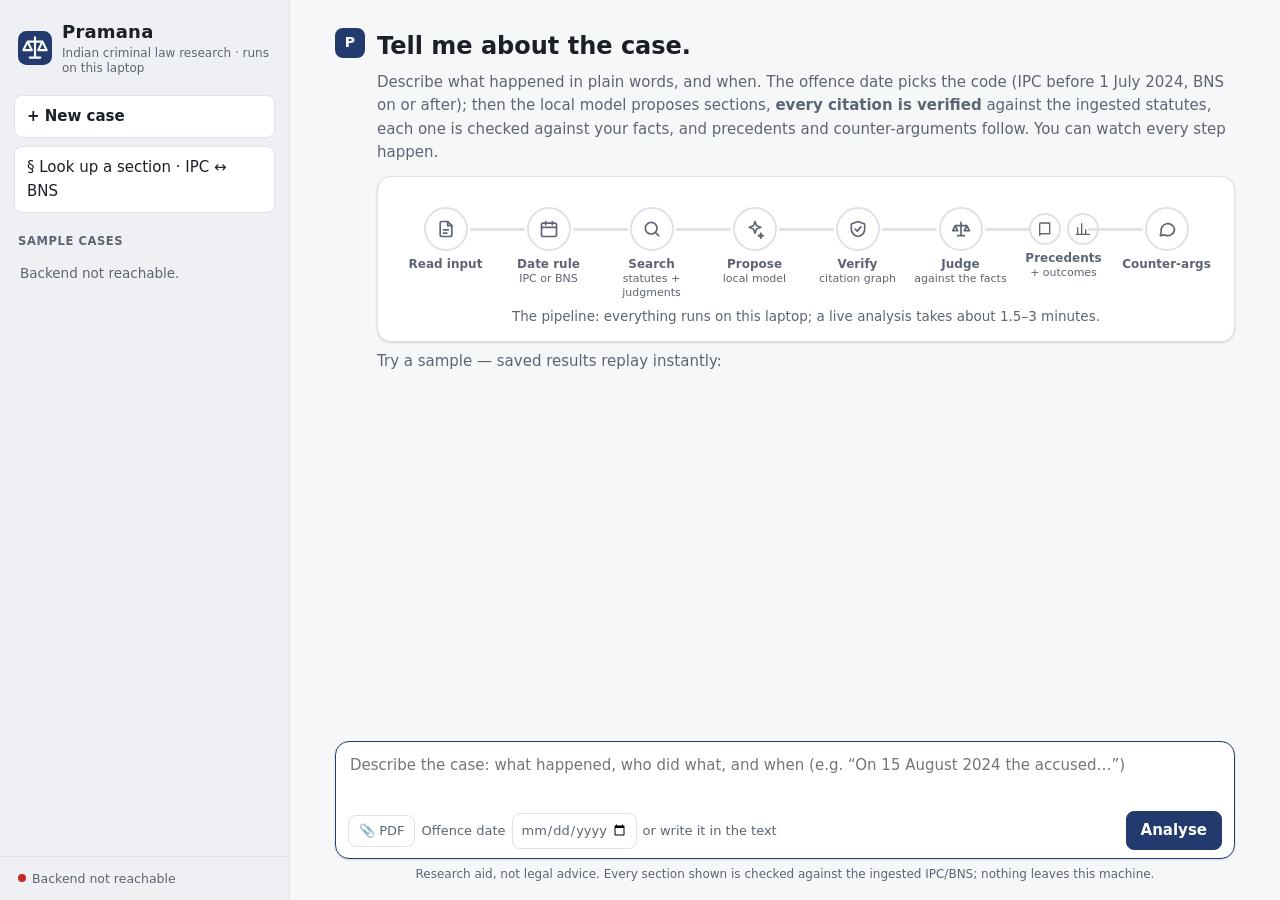
==== app/web/index.html @ 7c7cb33e "Lawyer tools: section drawer, IPC<->BNS diff, PDF upload, memo, follow-ups, summaries, bail card Eac" ====
<!doctype html>
<html lang="en">
<head>
<meta charset="utf-8">
<meta name="viewport" content="width=device-width, initial-scale=1">
<title>Pramana</title>
<link rel="icon" href="data:image/svg+xml,%3Csvg xmlns='http://www.w3.org/2000/svg' viewBox='0 0 32 32'%3E%3Crect width='32' height='32' rx='7' fill='%23233a6e'/%3E%3Cpath d='M16 6v18M9 10h14M9 10l-4 8h8zM23 10l-4 8h8zM11 25h10' stroke='%23fff' stroke-width='2' fill='none' stroke-linecap='round' stroke-linejoin='round'/%3E%3C/svg%3E">
<style>
:root {
  --bg: #f6f7f9; --panel: #ffffff; --side: #eef0f4; --ink: #1b1f27; --muted: #5d6573; --line: #dde1e8;
  --accent: #233a6e; --accent-ink: #ffffff; --accent-soft: #e3e9f6; --glow: rgba(35,58,110,.28);
  --ok: #1a7f37; --ok-soft: #e6f4ea; --doubt: #9a6700; --doubt-soft: #fff4d6;
  --bad: #c62828; --bad-soft: #fdecec; --grey: #6b7280; --grey-soft: #f0f1f3;
  --user: #233a6e; --user-ink: #ffffff; --shadow: 0 1px 2px rgba(16,24,40,.06), 0 1px 3px rgba(16,24,40,.08);
  /* charts: categorical slots 1-4 and an ordinal blue ramp (validated, see dataviz palette) */
  --s1: #2a78d6; --s2: #eb6834; --s3: #1baf7a; --s4: #eda100;
  --f1: #86b6ef; --f2: #3987e5; --f3: #1c5cab;
}
@media (prefers-color-scheme: dark) {
  :root:not([data-theme="light"]) {
    --bg: #12151b; --panel: #1a1e26; --side: #161a21; --ink: #e6e9ef; --muted: #9aa3b2; --line: #2b313d;
    --accent: #8fa8e6; --accent-ink: #0f1420; --accent-soft: #232c42; --glow: rgba(143,168,230,.35);
    --ok: #4cc26b; --ok-soft: #16301f; --doubt: #e0b443; --doubt-soft: #352b12;
    --bad: #f07171; --bad-soft: #3a1c1c; --grey: #9aa3b2; --grey-soft: #232833;
    --user: #2e4a8a; --user-ink: #f2f5fb; --shadow: none;
    --s1: #3987e5; --s2: #d95926; --s3: #199e70; --s4: #c98500;
    --f1: #256abf; --f2: #3987e5; --f3: #86b6ef;
  }
}
:root[data-theme="dark"] {
  --bg: #12151b; --panel: #1a1e26; --side: #161a21; --ink: #e6e9ef; --muted: #9aa3b2; --line: #2b313d;
  --accent: #8fa8e6; --accent-ink: #0f1420; --accent-soft: #232c42; --glow: rgba(143,168,230,.35);
  --ok: #4cc26b; --ok-soft: #16301f; --doubt: #e0b443; --doubt-soft: #352b12;
  --bad: #f07171; --bad-soft: #3a1c1c; --grey: #9aa3b2; --grey-soft: #232833;
  --user: #2e4a8a; --user-ink: #f2f5fb; --shadow: none;
  --s1: #3987e5; --s2: #d95926; --s3: #199e70; --s4: #c98500;
  --f1: #256abf; --f2: #3987e5; --f3: #86b6ef;
}
* { box-sizing: border-box; }
html, body { height: 100%; margin: 0; }
body { background: var(--bg); color: var(--ink); font: 15px/1.55 system-ui, -apple-system, "Segoe UI", Roboto, sans-serif; }
button, input, textarea { font: inherit; color: inherit; }
.app { display: grid; grid-template-columns: 290px minmax(0, 1fr); height: 100vh; }

/* ---------- sidebar ---------- */
aside { background: var(--side); border-right: 1px solid var(--line); display: flex; flex-direction: column; min-height: 0; }
.brand { display: flex; align-items: center; gap: 10px; padding: 18px 18px 6px; }
.brand svg { flex: none; }
.brand b { font-size: 18px; letter-spacing: .2px; }
.brand small { display: block; color: var(--muted); font-size: 12px; line-height: 1.3; }
.newcase { margin: 12px 14px 4px; padding: 9px 12px; border-radius: 8px; border: 1px solid var(--line); background: var(--panel); cursor: pointer; text-align: left; font-weight: 600; }
.newcase:hover { border-color: var(--accent); }
.side-h { margin: 16px 18px 6px; font-size: 11.5px; font-weight: 700; letter-spacing: .6px; text-transform: uppercase; color: var(--muted); }
.samples { overflow-y: auto; padding: 0 10px 10px; flex: 1; }
.sample { display: block; width: 100%; text-align: left; padding: 8px 10px; margin: 2px 0; border: 0; border-radius: 8px; background: transparent; cursor: pointer; }
.sample:hover { background: var(--accent-soft); }
.sample span { display: block; font-size: 13.5px; font-weight: 600; }
.sample em { display: block; font-style: normal; font-size: 12px; color: var(--muted); }
.status { padding: 12px 18px; border-top: 1px solid var(--line); font-size: 12.5px; color: var(--muted); }
.dot { display: inline-block; width: 8px; height: 8px; border-radius: 50%; margin-right: 6px; background: var(--grey); vertical-align: 1px; }
.dot.up { background: var(--ok); } .dot.down { background: var(--bad); }

/* ---------- main / thread ---------- */
main { display: flex; flex-direction: column; min-width: 0; min-height: 0; }
.topbar { display: none; align-items: center; justify-content: space-between; padding: 10px 16px; border-bottom: 1px solid var(--line); background: var(--side); }
.thread { flex: 1; overflow-y: auto; padding: 28px 16px 8px; scroll-behavior: smooth; }
.col { max-width: 900px; margin: 0 auto; }
.msg { display: flex; gap: 12px; margin: 0 0 22px; animation: rise .35s ease both; }
.avatar { flex: none; width: 30px; height: 30px; border-radius: 8px; display: grid; place-items: center; background: var(--accent); color: var(--accent-ink); font-weight: 700; font-size: 14px; }
.msg.user { justify-content: flex-end; }
.msg.user .bubble { background: var(--user); color: var(--user-ink); border-radius: 14px 14px 4px 14px; padding: 10px 14px; max-width: 78%; white-space: pre-wrap; }
.msg.bot .body { flex: 1; min-width: 0; overflow-wrap: anywhere; }
.note { color: var(--muted); font-size: 13.5px; }
.welcome h1 { font-size: 24px; margin: 0 0 6px; }
.welcome p { margin: 6px 0; color: var(--muted); }
.chips { display: flex; flex-wrap: wrap; gap: 8px; margin-top: 14px; }
.chip { border: 1px solid var(--line); background: var(--panel); border-radius: 999px; padding: 6px 12px; cursor: pointer; font-size: 13.5px; }
.chip:hover { border-color: var(--accent); color: var(--accent); }
.panel { background: var(--panel); border: 1px solid var(--line); border-radius: 14px; padding: 14px 16px; box-shadow: var(--shadow); margin: 8px 0; }
.ask { display: flex; flex-wrap: wrap; gap: 8px; align-items: center; margin-top: 10px; }
.btn { border: 1px solid var(--accent); background: var(--accent); color: var(--accent-ink); border-radius: 8px; padding: 7px 14px; cursor: pointer; font-weight: 600; }
.btn.ghost { background: transparent; color: var(--accent); }
.btn.sm { padding: 3px 10px; font-size: 13px; }
.btn:disabled { opacity: .5; cursor: default; }
input[type=date] { border: 1px solid var(--line); background: var(--panel); border-radius: 8px; padding: 6px 8px; }
.era { display: inline-block; font-weight: 700; font-size: 12px; padding: 1px 8px; border-radius: 999px; background: var(--accent-soft); color: var(--accent); }
@keyframes rise { from { opacity: 0; transform: translateY(8px); } to { opacity: 1; transform: none; } }
@keyframes pop { 0% { opacity: 0; transform: scale(.6); } 70% { transform: scale(1.06); } 100% { opacity: 1; transform: none; } }
@keyframes shake { 0%,100% { transform: none; } 20%,60% { transform: translateX(-4px); } 40%,80% { transform: translateX(4px); } }
@keyframes pulse { 0% { box-shadow: 0 0 0 0 var(--glow); } 70% { box-shadow: 0 0 0 12px transparent; } 100% { box-shadow: 0 0 0 0 transparent; } }
@keyframes flow { from { background-position: 0 0; } to { background-position: 28px 0; } }
@keyframes dash { to { stroke-dashoffset: -24; } }
@keyframes flip { 0% { transform: rotateX(90deg); opacity: 0; } 100% { transform: none; opacity: 1; } }
@keyframes spin { to { transform: rotate(360deg); } }
@keyframes flash { 0% { box-shadow: 0 0 0 3px var(--accent); } 100% { box-shadow: 0 0 0 3px transparent; } }

/* ---------- live pipeline ---------- */
.live-h { display: flex; align-items: center; justify-content: space-between; gap: 10px; flex-wrap: wrap; }
.live-h b { font-size: 15px; }
.timer { font-variant-numeric: tabular-nums; font-weight: 700; color: var(--accent); display: flex; align-items: center; gap: 8px; }
.timer i { width: 14px; height: 14px; border-radius: 50%; border: 2px solid var(--accent); border-top-color: transparent; animation: spin .8s linear infinite; }
.timer.stop i { display: none; }
.pipe { position: relative; display: grid; grid-template-columns: repeat(8, minmax(0, 1fr)); margin: 16px 0 6px; }
.cell { position: relative; display: flex; flex-direction: column; align-items: center; text-align: center; min-width: 0; }
.wire { position: absolute; top: 21px; height: 3px; left: calc(-50% + 24px); right: calc(50% + 24px); border-radius: 2px; background: var(--line); }
.cell.fork .wire { right: calc(50% + 34px); }
.wire.flow { background: repeating-linear-gradient(90deg, var(--accent) 0 8px, transparent 8px 14px); animation: flow .6s linear infinite; }
.wire.done { background: var(--accent); }
.node { width: 44px; height: 44px; border-radius: 50%; display: grid; place-items: center; background: var(--panel); border: 2px solid var(--line); color: var(--muted); position: relative; transition: background .3s, border-color .3s, color .3s; }
.node svg { width: 20px; height: 20px; }
.pair { display: flex; gap: 6px; }
.pair .node { width: 32px; height: 32px; margin-top: 6px; }
.pair .node svg { width: 16px; height: 16px; }
.node.active { border-color: var(--accent); color: var(--accent); animation: pulse 1.4s ease-out infinite; }
.node.done { background: var(--accent); border-color: var(--accent); color: var(--accent-ink); }
.node.skipped { opacity: .35; }
.node .bdg { position: absolute; top: -6px; right: -8px; min-width: 18px; height: 18px; padding: 0 5px; border-radius: 9px; font-size: 11px; font-weight: 700; line-height: 18px; display: none; animation: pop .35s ease both; }
.node .bdg.on { display: block; }
.node .bdg.ok { background: var(--ok); color: #fff; } .node .bdg.bad { background: var(--bad); color: #fff; } .node .bdg.acc { background: var(--doubt); color: #111; }
.lbl { font-size: 12px; font-weight: 600; margin-top: 6px; line-height: 1.25; color: var(--muted); }
.lbl small { display: block; font-weight: 400; font-size: 11px; }
.cell.on .lbl { color: var(--ink); }
.loop { position: absolute; left: 37.5%; width: 25%; top: -24px; height: 30px; pointer-events: none; overflow: visible; opacity: 0; transition: opacity .3s; }
.loop.on { opacity: 1; }
.loop path { fill: none; stroke: var(--doubt); stroke-width: 2; stroke-dasharray: 6 6; animation: dash .7s linear infinite; }
.now { text-align: center; font-size: 13.5px; color: var(--muted); min-height: 21px; margin: 4px 0 2px; }
.now b { color: var(--ink); }
.stamp { display: inline-flex; align-items: baseline; gap: 8px; padding: 4px 12px; border-radius: 10px; background: var(--accent-soft); animation: flip .5s ease both; }
.stamp b { font-size: 20px; color: var(--accent); letter-spacing: .5px; }
.board { display: grid; grid-template-columns: repeat(4, minmax(0, 1fr)); gap: 10px; margin-top: 12px; }
.lane { border: 1px dashed var(--line); border-radius: 10px; padding: 8px; min-height: 92px; }
.lane h4 { margin: 0 0 6px; font-size: 11.5px; letter-spacing: .5px; text-transform: uppercase; color: var(--muted); display: flex; justify-content: space-between; gap: 6px; }
.lane h4 span { font-weight: 700; color: var(--ink); }
.sc { display: inline-flex; align-items: center; gap: 4px; margin: 0 4px 5px 0; padding: 2px 8px; border-radius: 7px; font-size: 12.5px; font-weight: 600; border: 1px solid var(--line); background: var(--panel); animation: pop .4s ease both; animation-delay: var(--d, 0ms); max-width: 100%; white-space: nowrap; overflow: hidden; }
.sc small { font-weight: 400; color: var(--muted); white-space: nowrap; overflow: hidden; text-overflow: ellipsis; max-width: 120px; }
.sc.cand { color: var(--muted); }
.sc.picked { border-color: var(--accent); color: var(--accent); box-shadow: 0 0 0 1px var(--accent); }
.sc.prop { border-color: var(--accent); }
.sc.rule { border-style: dashed; }
.sc.ok { background: var(--ok-soft); border-color: var(--ok); color: var(--ok); }
.sc.bad { background: var(--bad-soft); border-color: var(--bad); color: var(--bad); text-decoration: line-through; animation: pop .4s ease both, shake .45s ease .4s; }
.sc.doubt { background: var(--doubt-soft); border-color: var(--doubt); color: var(--doubt); }
.sc.out { color: var(--grey); text-decoration: line-through; border-style: dashed; }
.sc.inc { color: var(--grey); border-style: dashed; }
.rnd { display: block; font-size: 11px; color: var(--doubt); font-weight: 700; margin: 4px 0 3px; }
.tally { display: grid; grid-template-columns: repeat(3, minmax(0, 1fr)); gap: 10px; margin-top: 10px; }
.tile { border-radius: 10px; background: var(--grey-soft); padding: 8px 12px; }
.tile b { display: block; font-size: 22px; line-height: 1.2; font-variant-numeric: tabular-nums; }
.tile span { font-size: 12px; color: var(--muted); }
.tile.on { background: var(--accent-soft); }
.replaybar { display: flex; align-items: center; gap: 10px; font-size: 13px; color: var(--muted); }

/* ---------- report ---------- */
.report h3 { font-size: 15.5px; margin: 22px 0 8px; display: flex; align-items: center; gap: 8px; }
.report h3 .n { width: 22px; height: 22px; border-radius: 6px; background: var(--accent-soft); color: var(--accent); display: grid; place-items: center; font-size: 12px; }
.report > * { animation: rise .4s ease both; }
.head { display: flex; flex-wrap: wrap; align-items: baseline; gap: 6px 12px; }
.head .code { font-size: 17px; font-weight: 700; }
.card { border: 1px solid var(--line); border-left: 5px solid var(--grey); border-radius: 8px; padding: 9px 12px; margin: 7px 0; background: var(--panel); animation: rise .4s ease both; animation-delay: var(--d, 0ms); transition: opacity .25s; }
.card.ok { border-left-color: var(--ok); } .card.doubt { border-left-color: var(--doubt); } .card.bad { border-left-color: var(--bad); }
.card .t { display: flex; flex-wrap: wrap; align-items: center; gap: 4px 8px; }
.tag { font-size: 11px; font-weight: 700; letter-spacing: .3px; padding: 1px 8px; border-radius: 999px; white-space: nowrap; }
.tag.ok { background: var(--ok-soft); color: var(--ok); } .tag.doubt { background: var(--doubt-soft); color: var(--doubt); }
.tag.bad { background: var(--bad-soft); color: var(--bad); } .tag.grey { background: var(--grey-soft); color: var(--grey); }
.sec { font-weight: 700; } .strike { text-decoration: line-through; }
.card .d { color: var(--muted); font-size: 13.5px; margin-top: 3px; }
.dim { opacity: .3; }
.flash { animation: flash 1.2s ease; }
.banner { border-radius: 8px; padding: 9px 12px; margin: 8px 0; font-size: 14px; }
.banner.warn { background: var(--doubt-soft); } .banner.info { background: var(--accent-soft); } .banner.err { background: var(--bad-soft); color: var(--bad); }
blockquote { margin: 6px 0; padding: 6px 12px; border-left: 3px solid var(--line); color: var(--muted); }
details.prec { border: 1px solid var(--line); border-radius: 8px; margin: 6px 0; background: var(--panel); animation: rise .4s ease both; animation-delay: var(--d, 0ms); transition: opacity .25s; }
details.prec summary { cursor: pointer; padding: 8px 12px; font-size: 14px; }
details.prec summary b { font-weight: 700; }
details.prec .x { padding: 0 12px 10px; font-size: 13.5px; }
details.prec .meta { color: var(--muted); font-size: 12.5px; margin-bottom: 6px; }
.foot { color: var(--muted); font-size: 12.5px; margin-top: 14px; }
.legend summary, .tbl summary { cursor: pointer; color: var(--muted); font-size: 13px; margin-top: 8px; }
.legend ul { margin: 6px 0; padding-left: 18px; color: var(--muted); font-size: 13px; }
.tabs { display: flex; gap: 6px; margin: 10px 0; }
.tabs button { border: 1px solid var(--line); background: var(--panel); border-radius: 8px; padding: 5px 12px; cursor: pointer; }
.tabs button.on { border-color: var(--accent); color: var(--accent); font-weight: 700; }
/* funnel */
.funnel { display: grid; grid-template-columns: auto minmax(0, 1fr) auto; gap: 6px 12px; align-items: center; margin: 12px 0 4px; }
.funnel .fl { font-size: 13px; color: var(--muted); white-space: nowrap; }
.funnel .track { height: 14px; }
.funnel .fill { height: 14px; border-radius: 0 4px 4px 0; width: 0; transition: width .9s cubic-bezier(.2,.8,.2,1); }
.funnel .fv { font-weight: 700; font-variant-numeric: tabular-nums; }
.funnel-note { font-size: 12.5px; color: var(--muted); }
/* evidence map */
.map { margin: 10px 0 4px; border: 1px solid var(--line); border-radius: 12px; background: var(--panel); padding: 8px 8px 4px; overflow-x: auto; }
.map svg { display: block; width: 100%; min-width: 520px; height: auto; }
.map .edge { fill: none; stroke: var(--line); stroke-width: 1.6; transition: stroke .2s, opacity .2s; }
.map .mn rect { fill: var(--panel); stroke: var(--line); stroke-width: 1.2; transition: opacity .2s, stroke .2s; }
.map .mn text { fill: var(--ink); font-size: 11.5px; font-family: inherit; }
.map .mn text.s { fill: var(--muted); font-size: 10px; }
.map .mn { cursor: pointer; }
.map .mn.ch-ok rect { stroke: var(--ok); fill: var(--ok-soft); }
.map .mn.ch-doubt rect { stroke: var(--doubt); fill: var(--doubt-soft); }
.map .mn.arg-bad rect { stroke: var(--bad); }
.map .colh { fill: var(--muted); font-size: 10.5px; font-weight: 700; letter-spacing: .5px; }
.map.hot .edge { opacity: .15; } .map.hot .mn { opacity: .3; }
.map.hot .edge.on { opacity: 1; stroke: var(--accent); stroke-width: 2.2; } .map.hot .mn.on { opacity: 1; }
.map .mn:focus { outline: none; } .map .mn:focus rect { stroke: var(--accent); stroke-width: 2; }
.maphint { font-size: 12.5px; color: var(--muted); }
/* outcome bars */
.olegend { display: flex; flex-wrap: wrap; gap: 4px 14px; font-size: 12.5px; color: var(--muted); margin: 8px 0; }
.olegend i { display: inline-block; width: 10px; height: 10px; border-radius: 3px; margin-right: 5px; vertical-align: -1px; }
.orow { display: grid; grid-template-columns: minmax(110px, 160px) minmax(0, 1fr) auto; gap: 10px; align-items: center; padding: 5px 0; font-size: 13px; }
.orow .ol { color: var(--ink); white-space: nowrap; overflow: hidden; text-overflow: ellipsis; }
.orow .ol.via { color: var(--muted); padding-left: 12px; }
.obar { display: flex; gap: 2px; height: 14px; }
.obar span { height: 100%; min-width: 2px; transform-origin: left; animation: grow .8s cubic-bezier(.2,.8,.2,1) both; animation-delay: var(--d, 0ms); }
.obar span:first-child { border-radius: 4px 0 0 4px; } .obar span:last-child { border-radius: 0 4px 4px 0; } .obar span:only-child { border-radius: 4px; }
@keyframes grow { from { transform: scaleX(0); } to { transform: none; } }
.orow .on { color: var(--muted); font-variant-numeric: tabular-nums; white-space: nowrap; }
.osup { color: var(--muted); font-style: italic; font-size: 12.5px; }
.tip { position: fixed; z-index: 50; pointer-events: none; background: var(--ink); color: var(--bg); font-size: 12.5px; padding: 5px 9px; border-radius: 6px; opacity: 0; transition: opacity .1s; }
.tablewrap { overflow-x: auto; }
table { border-collapse: collapse; width: 100%; font-size: 13px; }
th, td { text-align: left; padding: 5px 8px; border-bottom: 1px solid var(--line); white-space: nowrap; }
th { color: var(--muted); font-weight: 600; }
td.num { font-variant-numeric: tabular-nums; }

/* ---------- composer ---------- */
.composer { padding: 10px 16px 16px; }
.box { max-width: 900px; margin: 0 auto; background: var(--panel); border: 1px solid var(--line); border-radius: 14px; box-shadow: var(--shadow); padding: 10px 12px 8px; }
.box:focus-within { border-color: var(--accent); }
.box textarea { width: 100%; border: 0; outline: 0; resize: none; background: transparent; min-height: 52px; max-height: 240px; }
.row { display: flex; align-items: center; justify-content: space-between; gap: 10px; flex-wrap: wrap; }
.row label { color: var(--muted); font-size: 13px; display: flex; align-items: center; gap: 6px; }
.hint { max-width: 900px; margin: 6px auto 0; text-align: center; color: var(--muted); font-size: 12px; }

/* ---------- lawyer tools ---------- */
.secref { color: inherit; text-decoration: underline dotted; text-underline-offset: 3px; cursor: pointer; }
.secref:hover { color: var(--accent); }
.toolbar { display: flex; flex-wrap: wrap; gap: 8px; margin: 10px 0 2px; }
.drawer { position: fixed; top: 0; right: 0; bottom: 0; width: min(560px, 100vw); background: var(--panel); border-left: 1px solid var(--line);
  box-shadow: -8px 0 24px rgba(0,0,0,.18); z-index: 30; transform: translateX(105%); transition: transform .25s ease; display: flex; flex-direction: column; }
.drawer.open { transform: none; }
.drawer header { display: flex; align-items: center; gap: 8px; padding: 12px 14px; border-bottom: 1px solid var(--line); }
.drawer header b { flex: 1; }
.drawer form { display: flex; gap: 6px; padding: 10px 14px; border-bottom: 1px solid var(--line); flex-wrap: wrap; }
.drawer form select, .drawer form input { border: 1px solid var(--line); background: var(--bg); border-radius: 8px; padding: 6px 8px; }
.drawer form input { width: 110px; }
.dbody { overflow-y: auto; padding: 12px 14px 24px; flex: 1; }
.dbody h2 { font-size: 18px; margin: 0 0 2px; }
.dbody h4 { font-size: 12px; letter-spacing: .5px; text-transform: uppercase; color: var(--muted); margin: 16px 0 6px; }
.kv { display: flex; flex-wrap: wrap; gap: 6px; margin: 6px 0; }
.pill { font-size: 12px; font-weight: 700; padding: 2px 9px; border-radius: 999px; background: var(--grey-soft); color: var(--ink); }
.pill.acc { background: var(--accent-soft); color: var(--accent); } .pill.warn { background: var(--doubt-soft); color: var(--doubt); }
.pill.ok { background: var(--ok-soft); color: var(--ok); } .pill.bad { background: var(--bad-soft); color: var(--bad); }
.bigpun { display: flex; gap: 12px; flex-wrap: wrap; }
.bigpun div { border-radius: 10px; background: var(--grey-soft); padding: 8px 12px; min-width: 120px; }
.bigpun b { display: block; font-size: 17px; } .bigpun span { font-size: 12px; color: var(--muted); }
.quote { font-size: 13px; color: var(--muted); border-left: 3px solid var(--line); padding: 2px 10px; margin: 6px 0; }
.diff { font-size: 13.5px; line-height: 1.7; background: var(--bg); border: 1px solid var(--line); border-radius: 10px; padding: 10px 12px; }
.diff del { background: var(--bad-soft); color: var(--bad); text-decoration: line-through; border-radius: 3px; padding: 0 2px; }
.diff ins { background: var(--ok-soft); color: var(--ok); text-decoration: none; border-radius: 3px; padding: 0 2px; }
.cpcard { border: 1px solid var(--line); border-radius: 10px; padding: 8px 12px; margin: 6px 0; }
.bare { font-size: 13px; white-space: pre-wrap; color: var(--ink); }
.modebar { display: none; align-items: center; gap: 8px; margin-bottom: 6px; font-size: 12.5px; }
.modebar.on { display: flex; }
.modebar .chip { padding: 2px 10px; font-size: 12.5px; background: var(--accent-soft); border-color: transparent; color: var(--accent); cursor: default; max-width: 70%; overflow: hidden; text-overflow: ellipsis; white-space: nowrap; }
.modebar button { border: 0; background: transparent; color: var(--muted); cursor: pointer; text-decoration: underline; }
.clip { border: 1px solid var(--line); background: transparent; border-radius: 8px; padding: 5px 10px; cursor: pointer; color: var(--muted); }
.clip:hover { color: var(--accent); border-color: var(--accent); }
.box.drag { border-color: var(--accent); box-shadow: 0 0 0 3px var(--glow); }
.suggest { display: flex; flex-wrap: wrap; gap: 6px; margin-top: 12px; }
.suggest .chip { font-size: 13px; }
.answer .cites { display: flex; flex-wrap: wrap; gap: 6px; margin-top: 8px; }
.typing { display: inline-flex; gap: 4px; padding: 6px 0; }
.typing i { width: 7px; height: 7px; border-radius: 50%; background: var(--muted); animation: blink 1.2s infinite both; }
.typing i:nth-child(2) { animation-delay: .2s; } .typing i:nth-child(3) { animation-delay: .4s; }
@keyframes blink { 0%, 80%, 100% { opacity: .2; } 40% { opacity: 1; } }
.summary { border-top: 1px dashed var(--line); margin-top: 8px; padding-top: 8px; font-size: 13.5px; }
.summary dt { font-weight: 700; font-size: 12px; text-transform: uppercase; letter-spacing: .4px; color: var(--muted); margin-top: 6px; }
.summary dd { margin: 2px 0 0; }

@media (max-width: 820px) {
  .app { grid-template-columns: minmax(0, 1fr); }
  aside { position: fixed; inset: 0 25% 0 0; z-index: 10; transform: translateX(-105%); transition: transform .2s; }
  aside.open { transform: none; box-shadow: 0 0 0 100vmax rgba(0,0,0,.35); }
  .topbar { display: flex; }
  .msg.user .bubble { max-width: 92%; }
  .avatar { display: none; }
  .board { grid-template-columns: repeat(2, minmax(0, 1fr)); }
}
@media (max-width: 560px) {
  .lbl { display: none; }
  .node { width: 34px; height: 34px; } .node svg { width: 16px; height: 16px; }
  .pair .node { width: 24px; height: 24px; margin-top: 5px; } .pair .node svg { width: 12px; height: 12px; }
  .wire { top: 16px; left: calc(-50% + 19px); right: calc(50% + 19px); } .cell.fork .wire { right: calc(50% + 28px); }
  .board { grid-template-columns: minmax(0, 1fr); }
  .tally { grid-template-columns: repeat(3, minmax(0, 1fr)); }
  .orow { grid-template-columns: 90px minmax(0, 1fr) auto; }
}
@media (prefers-reduced-motion: reduce) {
  *, *::before, *::after { animation-duration: 1ms !important; animation-iteration-count: 1 !important; transition-duration: 1ms !important; }
}
</style>
</head>
<body>
<div class="app">
  <aside id="side">
    <div class="brand">
      <svg width="34" height="34" viewBox="0 0 32 32" aria-hidden="true"><rect width="32" height="32" rx="8" fill="var(--accent)"/><path d="M16 6v18M9 10h14M9 10l-4 8h8zM23 10l-4 8h8zM11 25h10" stroke="var(--accent-ink)" stroke-width="2" fill="none" stroke-linecap="round" stroke-linejoin="round"/></svg>
      <div><b>Pramana</b><small>Indian criminal law research · runs on this laptop</small></div>
    </div>
    <button class="newcase" id="newcase">+ New case</button>
    <button class="newcase" id="lookup" style="margin-top:4px;font-weight:500">§ Look up a section · IPC ↔ BNS</button>
    <div class="side-h">Sample cases</div>
    <div class="samples" id="samples"><div class="note" style="padding:6px 10px">Loading…</div></div>
    <div class="status" id="status"><span class="dot"></span>Checking backend…</div>
  </aside>

  <main>
    <div class="topbar"><button class="chip" id="menu">☰ Samples</button><b>Pramana</b><span></span></div>
    <div class="thread" id="thread"><div class="col" id="col"></div></div>
    <div class="composer">
      <form class="box" id="form">
        <div class="modebar" id="modebar"><span class="note">Asking about</span><span class="chip" id="modecase"></span><button type="button" id="modeoff">start a new case instead</button></div>
        <textarea id="input" rows="2" placeholder="Describe the case: what happened, who did what, and when (e.g. “On 15 August 2024 the accused…”)"></textarea>
        <div class="row">
          <label><button type="button" class="clip" id="clip" title="Attach an FIR, charge sheet or order (PDF)">📎 PDF</button><input type="file" id="file" accept="application/pdf,.pdf" hidden>
            Offence date <input type="date" id="date"> <span>or write it in the text</span></label>
          <button class="btn" id="send" type="submit">Analyse</button>
        </div>
      </form>
      <div class="hint">Research aid, not legal advice. Every section shown is checked against the ingested IPC/BNS; nothing leaves this machine.</div>
    </div>
  </main>
</div>
<div class="tip" id="tip" role="tooltip"></div>
<aside class="drawer" id="drawer" aria-label="Section viewer">
  <header><b>Section viewer</b><button class="btn ghost sm" id="dclose">Close ✕</button></header>
  <form id="dform"><select id="dcode"><option value="ipc">IPC</option><option value="bns">BNS</option></select>
    <input id="dsec" placeholder="e.g. 420" autocomplete="off"><button class="btn sm">Look up</button>
    <span class="note" style="align-self:center">shows the bare act, punishment and the IPC ↔ BNS changes</span></form>
  <div class="dbody" id="dbody"><div class="note">Pick a code, type a section number and press Look up — or click any section in a report.</div></div>
</aside>

<script>
"use strict";
const $ = (s, el = document) => el.querySelector(s);
const $$ = (s, el = document) => [...el.querySelectorAll(s)];
const esc = s => String(s ?? "").replace(/[&<>"']/g, c => ({"&": "&amp;", "<": "&lt;", ">": "&gt;", '"': "&quot;", "'": "&#39;"})[c]);
const col = $("#col"), thread = $("#thread"), input = $("#input"), dateIn = $("#date"), sendBtn = $("#send"), tip = $("#tip");
const MONTHS = ["Jan", "Feb", "Mar", "Apr", "May", "Jun", "Jul", "Aug", "Sep", "Oct", "Nov", "Dec"];
const fmt = iso => { const [y, m, d] = iso.split("-").map(Number); return `${d} ${MONTHS[m - 1]} ${y}`; };
const ERA = {ipc: "IPC", bns: "BNS"};
const secNum = s => (String(s ?? "").toUpperCase().match(/\d{1,3}[A-Z]{0,3}/) || [""])[0];
const sleep = ms => new Promise(r => setTimeout(r, ms));
let busy = false, pending = null, SAMPLE_LIST = [];
dateIn.max = new Date().toISOString().slice(0, 10);

async function api(path, body) {
  const r = await fetch(path, body === undefined ? {} : {method: "POST", headers: {"Content-Type": "application/json"}, body: JSON.stringify(body)});
  const data = await r.json().catch(() => ({}));
  if (!r.ok) throw new Error(typeof data.detail === "string" ? data.detail : JSON.stringify(data.detail || r.statusText));
  return data;
}
function scrollDown() { thread.scrollTop = thread.scrollHeight; }
function addUser(text) {
  const m = document.createElement("div"); m.className = "msg user";
  m.innerHTML = `<div class="bubble">${esc(text)}</div>`; col.append(m); scrollDown(); return m;
}
function addBot(html) {
  const m = document.createElement("div"); m.className = "msg bot";
  m.innerHTML = `<div class="avatar" aria-hidden="true">P</div><div class="body">${html}</div>`;
  col.append(m); scrollDown(); return $(".body", m);
}
function setBusy(b) { busy = b; sendBtn.disabled = b; sendBtn.textContent = b ? "Working…" : "Analyse"; }

/* ================= icons ================= */
const I = p => `<svg viewBox="0 0 24 24" fill="none" stroke="currentColor" stroke-width="2" stroke-linecap="round" stroke-linejoin="round" aria-hidden="true">${p}</svg>`;
const ICON = {
  intake: I('<path d="M14 3H7a2 2 0 0 0-2 2v14a2 2 0 0 0 2 2h10a2 2 0 0 0 2-2V8z"/><path d="M14 3v5h5M9 13h6M9 17h4"/>'),
  route: I('<rect x="3" y="5" width="18" height="16" rx="2"/><path d="M16 3v4M8 3v4M3 10h18"/>'),
  retrieve: I('<circle cx="11" cy="11" r="7"/><path d="m20 20-3.5-3.5"/>'),
  statute_identifier: I('<path d="M12 3l1.9 5.1L19 10l-5.1 1.9L12 17l-1.9-5.1L5 10l5.1-1.9z"/><path d="M19 17l.8 2.2L22 20l-2.2.8L19 23l-.8-2.2L16 20l2.2-.8z"/>'),
  verifier: I('<path d="M12 3l8 3v6c0 5-3.5 8-8 9-4.5-1-8-4-8-9V6z"/><path d="m8.5 12 2.5 2.5 4.5-5"/>'),
  applicability: I('<path d="M12 4v16M5 8h14M5 8l-3 6h6zM19 8l-3 6h6zM8 20h8"/>'),
  precedents: I('<path d="M4 5a2 2 0 0 1 2-2h13v16H6a2 2 0 0 0-2 2z"/><path d="M4 21a2 2 0 0 1 2-2h13"/>'),
  analytics: I('<path d="M4 20V10M10 20V4M16 20v-7M22 20H2"/>'),
  defense: I('<path d="M21 12a8 8 0 0 1-11.6 7.1L4 20l1-4.6A8 8 0 1 1 21 12z"/>'),
};

/* ================= live pipeline ================= */
const CELLS = [
  {st: ["intake"], label: "Read input"}, {st: ["route"], label: "Date rule", sub: "IPC or BNS"},
  {st: ["retrieve"], label: "Search", sub: "statutes + judgments"}, {st: ["statute_identifier"], label: "Propose", sub: "local model"},
  {st: ["verifier"], label: "Verify", sub: "citation graph"}, {st: ["applicability"], label: "Judge", sub: "against the facts"},
  {st: ["precedents", "analytics"], label: "Precedents", sub: "+ outcomes"}, {st: ["defense"], label: "Counter-args"}];
const NOW = {
  intake: "Checking whether this is a court order or FIR", route: "Choosing the code from the offence date",
  retrieve: "Searching the statutes and similar judgments", statute_identifier: "The local model is proposing sections",
  verifier: "Checking every citation against the citation graph", applicability: "Checking each section's ingredients against the facts",
  precedents: "Matching precedent judgments", analytics: "Aggregating outcomes", defense: "Drafting counter-arguments for the defence"};

function pipeHTML() {
  return `<div class="pipe">${CELLS.map((c, i) => `<div class="cell${c.st.length > 1 ? " fork" : ""}" data-cell="${i}">
      ${i ? `<div class="wire" data-wire="${i}"></div>` : ""}
      ${c.st.length > 1 ? `<div class="pair">${c.st.map(s => `<div class="node" data-st="${s}" title="${esc(NOW[s])}">${ICON[s]}<span class="bdg"></span></div>`).join("")}</div>`
        : `<div class="node" data-st="${c.st[0]}" title="${esc(NOW[c.st[0]])}">${ICON[c.st[0]]}<span class="bdg"></span></div>`}
      <div class="lbl">${esc(c.label)}${c.sub ? `<small>${esc(c.sub)}</small>` : ""}</div></div>`).join("")}
    <svg class="loop" viewBox="0 0 200 30" preserveAspectRatio="none"><path d="M150 28 C150 2, 50 2, 50 28"/><path d="M44 20 L50 28 L56 20" style="stroke-dasharray:none;animation:none"/></svg></div>`;
}

class LiveRun {
  constructor(body, {replay = false, date = null} = {}) {
    this.body = body; this.replay = replay; this.t0 = Date.now(); this.seen = new Set(); this.done = new Set();
    this.shownGraph = new Set(); this.rounds = 0;
    body.insertAdjacentHTML("beforeend", `<div class="panel live">
      <div class="live-h"><b>${replay ? "Replaying the saved run" : "Analysing on this laptop"}</b>
        <span class="timer"><i></i><span data-t>${replay ? "replay" : "0:00"}</span></span></div>
      ${pipeHTML()}<div class="now" data-now>Starting…</div>
      <div data-boardwrap></div></div>`);
    this.el = $(".live", body);
    if (!replay) this.tick = setInterval(() => { const s = Math.round((Date.now() - this.t0) / 1000); $("[data-t]", this.el).textContent = `${Math.floor(s / 60)}:${String(s % 60).padStart(2, "0")}`; }, 500);
  }
  node(st) { return $(`.node[data-st="${st}"]`, this.el); }
  cellOf(st) { return CELLS.findIndex(c => c.st.includes(st)); }
  setNow(html) { $("[data-now]", this.el).innerHTML = html; }
  start(st) {
    if (st === "route" && this.done.has("route")) this.resetForSecondRun();
    const n = this.node(st); if (!n) return;
    n.classList.add("active"); n.closest(".cell").classList.add("on");
    const i = this.cellOf(st), w = $(`[data-wire="${i}"]`, this.el);
    if (w) { w.classList.remove("done"); w.classList.add("flow"); }
    for (let k = 1; k < i; k++) { const ww = $(`[data-wire="${k}"]`, this.el); ww.classList.remove("flow"); ww.classList.add("done"); }
    this.setNow(`<b>${esc(NOW[st] || st)}</b>…`);
    if (st === "statute_identifier" && this.done.has("verifier")) {
      this.rounds++;
      $(".loop", this.el).classList.add("on");
      const b = $(".bdg", n); b.textContent = `↺${this.rounds}`; b.className = "bdg acc on";
      this.node("verifier").classList.remove("done");
      this.setNow(`<b>Retry ${this.rounds}:</b> the graph rejected a citation, so the model is asked again with the reason`);
    }
  }
  finishNode(st) {
    const n = this.node(st); if (!n) return;
    n.classList.remove("active"); n.classList.add("done"); this.done.add(st);
    const i = this.cellOf(st), w = $(`[data-wire="${i}"]`, this.el);
    if (w && CELLS[i].st.every(s => this.done.has(s))) { w.classList.remove("flow"); w.classList.add("done"); }
    if (st === "verifier") $(".loop", this.el).classList.remove("on");
  }
  ensureBoard(era) {
    if (this.board) return;
    $("[data-boardwrap]", this.el).innerHTML = `
      <div style="text-align:center;margin-top:6px" data-stamp></div>
      <div class="board">
        <div class="lane" data-lane="cand"><h4>Retrieved <span data-c="cand"></span></h4><div></div></div>
        <div class="lane" data-lane="prop"><h4>Proposed by the model <span data-c="prop"></span></h4><div></div></div>
        <div class="lane" data-lane="graph"><h4>Citation graph <span data-c="graph"></span></h4><div></div></div>
        <div class="lane" data-lane="judge"><h4>Checked against facts <span data-c="judge"></span></h4><div></div></div>
      </div>
      <div class="tally">
        <div class="tile" data-tile="precedents"><b>–</b><span>precedent judgments</span></div>
        <div class="tile" data-tile="analytics"><b>–</b><span>sections with outcome data</span></div>
        <div class="tile" data-tile="defense"><b>–</b><span>counter-arguments</span></div>
      </div>`;
    this.board = $(".board", this.el);
  }
  lane(name) { return $(`[data-lane="${name}"] > div`, this.el); }
  count(name, n) { const c = $(`[data-c="${name}"]`, this.el); if (c) c.textContent = n; }
  chip(lane, cls, text, small, title, i = 0) {
    const s = document.createElement("span");
    s.className = `sc ${cls}`; s.style.setProperty("--d", `${Math.min(i, 12) * 70}ms`);
    s.innerHTML = `${esc(text)}${small ? ` <small>${esc(small)}</small>` : ""}`;
    if (title) s.title = title;
    this.lane(lane).append(s); return s;
  }
  tile(name, n) {
    const t = $(`[data-tile="${name}"]`, this.el); if (!t) return;
    t.classList.add("on"); countUp($("b", t), n);
  }
  handle(ev) {
    const {stage: st, phase, data: d} = ev;
    if (phase === "start") { this.start(st); return; }
    this.finishNode(st);
    const era = this.era;
    if (st === "intake" && d && d.extracted) this.setNow("Court order / FIR detected: the alleged facts were extracted first");
    if (st === "route" && d) {
      this.era = d.era; this.ensureBoard();
      $("[data-stamp]", this.el).innerHTML = `<span class="stamp"><b>${ERA[d.era]}</b><span class="note">offence ${esc(fmt(d.offence_date))} · ${d.era === "bns" ? "on or after" : "before"} 1 July 2024</span></span>`;
    }
    if (st === "retrieve" && d) {
      this.ensureBoard();
      const c = d.candidates || [];
      if (!c.length) this.lane("cand").innerHTML = `<span class="note">${this.replay ? "not kept in the saved run" : "none"}</span>`;
      c.forEach((x, i) => this.chip("cand", "cand", `${ERA[this.era] || ""} ${x.ref}`, x.title, x.title, i).dataset.sec = secNum(x.section));
      this.count("cand", c.length || "");
      if (d.insufficient) this.setNow("<b>Insufficient data:</b> nothing close enough in the corpus — the model will not be asked");
    }
    if (st === "statute_identifier" && d) {
      this.ensureBoard();
      if (d.round > 0) this.lane("prop").insertAdjacentHTML("beforeend", `<span class="rnd">retry ${d.round}</span>`);
      (d.proposals || []).forEach((p, i) => {
        this.chip("prop", `prop${p.source === "rule" ? " rule" : ""}`, p.raw, p.source === "rule" ? "rule" : "", p.source === "rule" ? "Derived by a deterministic rule from the facts" : "", i);
        $$(`.sc.cand`, this.el).filter(c => c.dataset.sec === secNum(p.raw)).forEach(c => c.classList.add("picked"));
      });
      (d.withdrawn || []).forEach((w, i) => this.chip("prop", "out", w, "ruled out", "The model listed this but its own reason says it does not apply", i + 3));
      this.count("prop", $$(".sc", this.lane("prop")).length);
      const pr = d.profile;
      if (pr && pr.discloses_offence === false) this.setNow("The model thinks these facts may not disclose an offence — every proposal is still verified");
    }
    if (st === "verifier" && d) {
      this.ensureBoard(); let i = 0, bad = 0;
      (d.verified || []).forEach(v => {
        const k = "v" + v.ref; if (this.shownGraph.has(k)) return; this.shownGraph.add(k);
        const ch = this.chip("graph", "ok secref", `✓ ${ERA[era] || ""} ${v.ref}`, v.defined_in ? `← ${v.defined_in}` : v.title, `${v.title}${v.defined_in ? ` (charged under the punishing section of ${v.defined_in})` : ""} · click for the bare act`, i++);
        if (era && v.section) ch.dataset.secref = `${era}:${v.section}`;
      });
      (d.unconfirmed || []).forEach(u => {
        const k = "u" + u.raw + u.round; if (this.shownGraph.has(k)) return; this.shownGraph.add(k); bad++;
        this.chip("graph", "bad", `✗ ${u.raw}`, "", u.why, i++);
      });
      const nb = $$(".sc.bad", this.lane("graph")).length, b = $(".bdg", this.node("verifier"));
      if (nb) { b.textContent = `${nb}✗`; b.className = "bdg bad on"; }
      this.count("graph", $$(".sc", this.lane("graph")).length);
      if (bad) this.setNow(`<b>${bad} citation${bad > 1 ? "s" : ""} rejected</b> by the citation graph — hover a red chip for the reason`);
    }
    if (st === "applicability" && d) {
      this.ensureBoard(); this.lane("judge").innerHTML = "";
      const ch = d.checks || [];
      ch.forEach((c, i) => {
        const label = `${ERA[era] || ""} ${c.ref}`;
        if (c.included_in) this.chip("judge", "inc", label, `in ${c.included_in}`, `Covered by the supported aggravated charge ${c.included_in}`, i);
        else if (c.supported) this.chip("judge", "ok", `✓ ${label}`, "supported", c.rule || "Facts quoted for every ingredient, on both readings", i);
        else this.chip("judge", "doubt", `? ${label}`, "doubted", c.rule || "Not every ingredient was shown on both readings", i);
      });
      const ok = ch.filter(c => c.supported && !c.included_in).length;
      const b = $(".bdg", this.node("applicability")); b.textContent = `${ok}✓`; b.className = "bdg ok on";
      this.count("judge", ch.length);
    }
    if (st === "precedents" && d) this.tile("precedents", d.count);
    if (st === "analytics" && d) this.tile("analytics", (d.sections || []).length);
    if (st === "defense" && d) this.tile("defense", d.count);
  }
  resetForSecondRun() {
    $$(".node", this.el).forEach(n => n.classList.remove("active", "done"));
    $$(".wire", this.el).forEach(w => w.classList.remove("flow", "done"));
    this.done.clear(); this.shownGraph.clear(); this.rounds = 0;
    const old = this.board && this.board.parentElement;
    if (old) { old.removeAttribute("data-boardwrap"); old.style.opacity = .55; old.insertAdjacentHTML("afterend", `<div data-boardwrap></div>`); }
    this.board = null;
  }
  finish(ok, label) {
    clearInterval(this.tick);
    $(".timer", this.el).classList.add("stop");
    if (label) $("[data-t]", this.el).textContent = label;
    $$(".node", this.el).forEach(n => { n.classList.remove("active"); if (ok && !n.classList.contains("done")) n.classList.add("skipped"); });
    $$(".wire", this.el).forEach(w => { w.classList.remove("flow"); if (ok) w.classList.add("done"); });
    $(".live-h b", this.el).textContent = ok ? (this.replay ? "Replay of the saved run" : "Analysis complete") : "Analysis stopped";
    this.setNow(ok ? "Hover any chip for details. The full report follows." : "");
  }
}

function countUp(el, n) {
  const t0 = performance.now(), dur = 700;
  const step = () => { const k = Math.max(0, Math.min(1, (performance.now() - t0) / dur)); el.textContent = Math.round(n * (1 - Math.pow(1 - k, 3))); if (k < 1) requestAnimationFrame(step); };
  requestAnimationFrame(step);
  setTimeout(() => { el.textContent = n; }, dur + 100);   // always land on the real number
}

/* Events reconstructed from a saved report, for the replay. Only what the
   report holds: retrieved candidates are not saved, so that lane says so. */
function eventsFromReport(r) {
  const ref = c => c.subsection || c.section, ev = [];
  const add = (stage, data) => { ev.push({stage, phase: "start"}); ev.push({stage, phase: "done", data}); };
  add("route", {era: r.era, offence_date: r.offence_date});
  add("retrieve", {candidates: (r.review_candidates || []).map(c => ({section: c.section, ref: c.matched || c.section, title: c.title})),
                   insufficient: r.status === "insufficient_data"});
  if (r.status === "insufficient_data") return ev;
  const verified = [...r.charges, ...(r.included || [])];
  const rounds = Math.max(0, ...(r.unconfirmed || []).map(u => u.round || 0));
  for (let k = 0; k <= rounds; k++) {
    const props = k === 0 ? [...verified.map(v => ({raw: ref(v)})), ...(r.unconfirmed || []).filter(u => !u.round).map(u => ({raw: u.raw}))]
                          : (r.unconfirmed || []).filter(u => u.round === k).map(u => ({raw: u.raw}));
    add("statute_identifier", {round: k, proposals: props, withdrawn: k === 0 ? (r.withdrawn || []).map(w => w.raw) : []});
    add("verifier", {verified: k === 0 ? verified.map(v => ({ref: ref(v), section: v.section, title: v.title})) : [],
                     unconfirmed: (r.unconfirmed || []).filter(u => (u.round || 0) <= k)});
  }
  if (verified.length) {
    add("applicability", {checks: [...r.charges.map(c => ({ref: ref(c), supported: !c.doubt, rule: c.doubt})),
                                   ...(r.included || []).map(c => ({ref: ref(c), included_in: c.included_in}))]});
    ev.push({stage: "precedents", phase: "start"}, {stage: "analytics", phase: "start"});
    ev.push({stage: "analytics", phase: "done", data: {sections: ((r.analytics || {}).sections || []).map(s => s.charge)}});
    ev.push({stage: "precedents", phase: "done", data: {count: (r.precedents || []).length}});
    add("defense", {count: (r.defenses || []).length});
  }
  return ev;
}

async function replay(r, body) {
  const live = new LiveRun(body, {replay: true});
  const head = $(".live-h", live.el);
  head.insertAdjacentHTML("beforeend", `<span class="replaybar">Saved result · rebuilt from the report <button class="btn ghost sm" data-skip>Skip</button></span>`);
  let skip = false; $("[data-skip]", head).onclick = () => { skip = true; };
  for (const e of eventsFromReport(r)) {
    live.handle(e);
    if (!skip) { await sleep(e.phase === "start" ? 420 : 260); scrollDown(); }
  }
  $("[data-skip]", head).remove();
  const graphS = (r.timings || {}).graph_s;
  live.finish(true, graphS ? `live took ${Math.round(Object.values(r.timings).reduce((a, b) => a + b, 0))} s` : "");
}

/* ================= welcome / samples ================= */
function welcome() {
  col.innerHTML = ""; pending = null;
  const b = addBot(`<div class="welcome"><h1>Tell me about the case.</h1>
    <p>Describe what happened in plain words, and when. The offence date picks the code (IPC before 1 July 2024, BNS on or after);
    then the local model proposes sections, <b>every citation is verified</b> against the ingested statutes, each one is checked
    against your facts, and precedents and counter-arguments follow. You can watch every step happen.</p>
    <div class="panel" style="margin-top:12px">${pipeHTML()}<div class="note" style="text-align:center">The pipeline: everything runs on this laptop; a live analysis takes about 1.5–3 minutes.</div></div>
    <p>Try a sample — saved results replay instantly:</p><div class="chips" id="chips"></div></div>`);
  $$(".node", b).forEach((n, i) => { n.style.animation = `pop .4s ease ${i * 80}ms both`; });
  loadSamples(b);
}
async function loadSamples(welcomeBody) {
  try { if (!SAMPLE_LIST.length) SAMPLE_LIST = await api("/samples"); }
  catch { $("#samples").innerHTML = `<div class="note" style="padding:6px 10px">Backend not reachable.</div>`; return; }
  $("#samples").innerHTML = SAMPLE_LIST.map(s => `<button class="sample" data-id="${esc(s.id)}"><span>${esc(s.name)}</span>
    <em>offence ${esc(fmt(s.offence_date))}${s.saved ? " · saved result" : ""}</em></button>`).join("");
  const chips = welcomeBody && $("#chips", welcomeBody);
  if (chips) chips.innerHTML = SAMPLE_LIST.map(s => `<button class="chip" data-id="${esc(s.id)}">${esc(s.name.replace(/ \(.*\)$/, ""))}</button>`).join("");
}
document.addEventListener("click", e => {
  const b = e.target.closest("[data-id]");
  if (b && !busy) { $("#side").classList.remove("open"); openSample(b.dataset.id); }
});
async function openSample(id) {
  const s = SAMPLE_LIST.find(x => x.id === id); if (!s) return;
  pending = null;
  addUser(s.facts);
  const body = addBot(`<div class="note">Offence date <b>${fmt(s.offence_date)}</b> · sample case.
    <button class="btn ghost sm" data-live style="margin-left:6px">Run it live instead</button></div>`);
  $("[data-live]", body).onclick = ev => { ev.target.disabled = true; if (!busy) startJob(s.facts, s.offence_date, addBot("")); };
  if (!s.saved) { startJob(s.facts, s.offence_date, body); return; }
  setBusy(true);
  try {
    const rep = await api(`/samples/${encodeURIComponent(id)}`);
    await replay(rep, body);
    renderReport(rep, body);
  } catch (e) { body.insertAdjacentHTML("beforeend", `<div class="banner err">${esc(e.message)}</div>`); }
  setBusy(false);
}

/* ================= sending a case ================= */
$("#form").addEventListener("submit", e => { e.preventDefault(); send(); });
input.addEventListener("keydown", e => { if (e.key === "Enter" && !e.shiftKey) { e.preventDefault(); send(); } });
input.addEventListener("input", () => { input.style.height = "auto"; input.style.height = Math.min(input.scrollHeight, 240) + "px"; });

async function send() {
  const text = input.value.trim();
  if (busy || !text) return;
  const picked = dateIn.value;
  input.value = ""; input.style.height = "auto";
  // With a report open, a message is a follow-up question -- unless it is long
  // enough to be a new case description (or a date was picked for one).
  if (active && !pending && !picked && text.length <= 300) return askQuestion(text);
  clearActive();
  addUser(text);
  if (pending && text.length < 120) {   // answering the date question
    const found = await readDates(text);
    const ok = found ? found.dates.filter(d => !d.error) : [];
    if (ok.length === 1) { const p = pending; pending = null; return startJob(p.facts, ok[0].date, addBot("")); }
    if (text.length < 40) {
      const why = found && found.dates.some(d => d.error) ? "That date is in the future." :
        "I couldn't read an exact date in that (I need the day, month and year, e.g. 3 March 2025).";
      addBot(`<div class="note">${why} Please reply with the offence date, or pick it above.</div>`); return;
    }
  }
  if (text.length < 20) { addBot(`<div class="note">Please describe the case in a little more detail — what happened, who did it, and when.</div>`); return; }
  pending = null;
  const body = addBot("");
  if (picked) { dateIn.value = ""; return startJob(text, picked, body); }
  const found = await readDates(text);
  if (!found) { body.innerHTML = `<div class="banner err">The backend is not reachable. Start it with <b>run_web.bat</b>.</div>`; return; }
  const valid = found.dates.filter(d => !d.error);
  if (valid.length === 1) return startJob(text, valid[0].date, body);
  askDate(text, body, valid, found.month_only);
}
async function readDates(text) { try { return await api("/dates", {text}); } catch { return null; } }

function askDate(facts, body, options, monthOnly) {
  pending = {facts, body};
  let q;
  if (options.length > 1) q = `Your description mentions ${options.length} dates. Which one is the date of the <b>offence</b>? (Not the FIR or arrest date — the offence date decides IPC or BNS.)`;
  else if (monthOnly.length) q = `You mention <b>${esc(monthOnly[0])}</b>, but I need the exact day: the IPC applies to offences before 1 July 2024 and the BNS from that day, so I never guess it.`;
  else q = `When did the offence happen? The date decides the code — IPC before 1 July 2024, BNS on or after — so I need it rather than guess.`;
  body.innerHTML = `<div>${q}</div><div class="ask">
    ${options.map(o => `<button class="btn ghost" data-date="${o.date}">${fmt(o.date)} <span class="era">${ERA[o.era]}</span></button>`).join("")}
    <input type="date" max="${dateIn.max}" aria-label="Offence date"><button class="btn" data-pick>Use this date</button></div>
    <div class="note" style="margin-top:6px">…or just reply with the date.</div>`;
  $$("[data-date]", body).forEach(b => b.onclick = () => { if (!busy && pending) { pending = null; startJob(facts, b.dataset.date, addBot("")); } });
  $("[data-pick]", body).onclick = () => { const v = $("input", body).value; if (v && !busy && pending) { pending = null; startJob(facts, v, addBot("")); } };
  scrollDown();
}

async function startJob(facts, date, body) {
  clearActive();
  setBusy(true);
  body.innerHTML = `<div class="note">Offence date <b>${fmt(date)}</b></div>`;
  const live = new LiveRun(body, {date});
  let job;
  try { job = await api("/jobs", {facts, offence_date: date}); }
  catch (e) { live.finish(false); body.insertAdjacentHTML("beforeend", `<div class="banner err">${esc(e.message)}</div>`); setBusy(false); return; }
  let next = 0;
  const poll = async () => {
    let s;
    try { s = await api(`/jobs/${job.id}`); }
    catch (e) { live.finish(false); body.insertAdjacentHTML("beforeend", `<div class="banner err">${esc(e.message)}</div>`); setBusy(false); return; }
    for (; next < s.stages.length; next++) live.handle(s.stages[next]);
    if (s.state === "queued") live.setNow("Waiting for the previous analysis to finish (one at a time: the GPU is shared)");
    if (s.state === "done") {
      live.finish(true, `${Math.round(s.elapsed)} s`); renderReport(s.report, body); setBusy(false); scrollDown();
    } else if (s.state === "error") {
      live.finish(false); body.insertAdjacentHTML("beforeend", `<div class="banner err">${esc(s.error)}</div>`); setBusy(false);
    } else setTimeout(poll, 800);
  };
  poll();
}

/* ================= report ================= */
function card(kind, tag, title, desc, attrs = "", i = 0) {
  return `<div class="card ${kind}" ${attrs} style="--d:${Math.min(i, 10) * 60}ms"><div class="t"><span class="tag ${kind}">${esc(tag)}</span><span class="sec">${title}</span></div>${desc ? `<div class="d">${desc}</div>` : ""}</div>`;
}
const ref = c => esc(`${c.code} ${c.subsection || c.section}`);
const title = c => esc(String(c.title || "").replace(/[\s:.–—-]+$/, ""));

function renderReport(r, body) {
  const box = document.createElement("div"); box.className = "report"; body.append(box);
  if (r.status === "straddles_transition") {
    box.innerHTML = (r.warnings || []).map(w => `<div class="banner warn">${esc(w)}</div>`).join("") + `<div class="tabs"></div><div data-run></div>`;
    const tabs = $(".tabs", box), runEl = $("[data-run]", box), eras = Object.keys(r.runs);
    const show = era => { $$("button", tabs).forEach(b => b.classList.toggle("on", b.dataset.era === era)); runEl.innerHTML = ""; renderRun(r.runs[era], runEl); };
    tabs.innerHTML = eras.map(e => `<button data-era="${e}">${ERA[e]} run</button>`).join("");
    $$("button", tabs).forEach(b => b.onclick = () => show(b.dataset.era));
    show(eras[0]); return;
  }
  renderRun(r, box);
}

function funnelHTML(r) {
  const verified = r.charges.length + (r.included || []).length;
  const proposed = verified + (r.unconfirmed || []).length + (r.withdrawn || []).length;
  const supported = r.charges.filter(c => !c.doubt).length;
  if (!proposed) return "";
  const rows = [["Proposed by the model", proposed, "var(--f1)"], ["Verified by the citation graph", verified, "var(--f2)"], ["Supported on the facts", supported, "var(--f3)"]];
  const notes = [];
  if ((r.unconfirmed || []).length) notes.push(`${r.unconfirmed.length} rejected by the graph`);
  if ((r.withdrawn || []).length) notes.push(`${r.withdrawn.length} ruled out by the model itself`);
  if ((r.included || []).length) notes.push(`${r.included.length} included in a greater charge`);
  const doubted = r.charges.filter(c => c.doubt).length;
  if (doubted) notes.push(`${doubted} verified but doubted`);
  return `<div class="funnel">${rows.map(([l, v, c]) => `<span class="fl">${l}</span>
      <div class="track"><div class="fill" data-w="${v / proposed * 100}" style="background:${c}"></div></div><span class="fv">${v}</span>`).join("")}</div>
    ${notes.length ? `<div class="funnel-note">${esc(notes.join(" · "))}</div>` : ""}`;
}

function mapSVG(r) {
  const charges = r.charges, precs = r.precedents || [], defs = r.defenses || [];
  if (!charges.length || (!precs.length && !defs.length)) return "";
  const W = 640, NH = 26, GAP = 8, cx = [10, 245, 450], cw = [180, 150, 180];
  const n = Math.max(charges.length, precs.length, defs.length), H = 30 + n * (NH + GAP);
  const ys = k => { const top = 30 + (H - 30 - k * (NH + GAP) + GAP) / 2; return i => top + i * (NH + GAP); };
  const yP = ys(precs.length), yC = ys(charges.length), yD = ys(defs.length);
  const cIdx = s => charges.findIndex(c => secNum(c.section) === secNum(s));
  const short = (t, k) => (t.length > k ? t.slice(0, k - 1) + "…" : t);
  let edges = "", nodes = "";
  precs.forEach((p, i) => {
    const j = cIdx(p.for_charge); if (j < 0) return;
    const x1 = cx[0] + cw[0], y1 = yP(i) + NH / 2, x2 = cx[1], y2 = yC(j) + NH / 2;
    edges += `<path class="edge" data-a="p${i}" data-b="c${j}" d="M${x1} ${y1} C${x1 + 30} ${y1}, ${x2 - 30} ${y2}, ${x2} ${y2}"/>`;
  });
  defs.forEach((d, i) => {
    const j = cIdx(d.against); if (j < 0) return;
    const x1 = cx[1] + cw[1], y1 = yC(j) + NH / 2, x2 = cx[2], y2 = yD(i) + NH / 2;
    edges += `<path class="edge" data-a="c${j}" data-b="d${i}" d="M${x1} ${y1} C${x1 + 30} ${y1}, ${x2 - 30} ${y2}, ${x2} ${y2}"/>`;
  });
  const box = (id, x, y, w, cls, label, sub, tipText, sec = "") => `<g class="mn ${cls}" data-n="${id}" data-sec="${esc(sec)}" tabindex="0" role="button" aria-label="${esc(tipText)}">
      <title>${esc(tipText)}</title><rect x="${x}" y="${y}" width="${w}" height="${NH}" rx="6"/>
      <text x="${x + 8}" y="${y + 17}">${esc(label)}${sub ? `<tspan class="s" dx="6">${esc(sub)}</tspan>` : ""}</text></g>`;
  precs.forEach((p, i) => {
    const court = String(p.court || "").replace(/ High Court$/, " HC").replace(/^Supreme Court.*/, "SC");
    nodes += box(`p${i}`, cx[0], yP(i), cw[0], "", p.label, short(court || p.doc_id, 18), `${p.label}: ${p.title || p.doc_id} (${p.court || ""}) — for ${p.for_charge}`);
  });
  charges.forEach((c, i) => nodes += box(`c${i}`, cx[1], yC(i), cw[1], c.doubt ? "ch-doubt" : "ch-ok", `${c.code} ${c.subsection || c.section}`,
    short(String(c.title || "").replace(/[\s:.–—-]+$/, ""), 14), `${c.code} ${c.subsection || c.section} — ${c.title}${c.doubt ? " (doubted)" : " (supported)"}`, c.section));
  defs.forEach((d, i) => nodes += box(`d${i}`, cx[2], yD(i), cw[2], d.verified ? "" : "arg-bad", `Argument ${i + 1}`, `vs ${d.against}`, d.argument));
  const heads = `<text class="colh" x="${cx[0]}" y="16">PRECEDENTS</text><text class="colh" x="${cx[1]}" y="16">CHARGES</text><text class="colh" x="${cx[2]}" y="16">COUNTER-ARGUMENTS</text>`;
  return `<div class="map" data-map><svg viewBox="0 0 ${W} ${H}" role="img" aria-label="Evidence map: precedents and counter-arguments linked to each charge">${heads}${edges}${nodes}</svg></div>
    <div class="maphint">Hover a box to trace its links · click a charge to filter the lists below · click a precedent or argument to jump to it.</div>`;
}

function wireMap(root) {
  const map = $("[data-map]", root); if (!map) return;
  const edges = $$(".edge", map), nodes = $$(".mn", map);
  const linked = id => {
    const on = new Set([id]); const es = [];
    edges.forEach(e => { if (e.dataset.a === id || e.dataset.b === id) { es.push(e); on.add(e.dataset.a); on.add(e.dataset.b); } });
    if (id.startsWith("p") || id.startsWith("d")) {   // carry through the charge to the other side
      [...on].filter(x => x.startsWith("c")).forEach(c => edges.forEach(e => { if (e.dataset.a === c || e.dataset.b === c) { es.push(e); on.add(e.dataset.a); on.add(e.dataset.b); } }));
    }
    return {on, es};
  };
  const light = id => { map.classList.add("hot"); const {on, es} = linked(id); nodes.forEach(n => n.classList.toggle("on", on.has(n.dataset.n))); edges.forEach(e => e.classList.toggle("on", es.includes(e))); };
  const clear = () => { map.classList.remove("hot"); nodes.forEach(n => n.classList.remove("on")); edges.forEach(e => e.classList.remove("on")); };
  let filter = null;
  nodes.forEach(n => {
    n.addEventListener("mouseenter", () => light(n.dataset.n)); n.addEventListener("focus", () => light(n.dataset.n));
    n.addEventListener("mouseleave", clear); n.addEventListener("blur", clear);
    const act = () => {
      const id = n.dataset.n, k = +id.slice(1);
      if (id[0] === "c") {
        filter = filter === id ? null : id;
        const sec = n.dataset.sec;
        nodes.forEach(x => x.querySelector("rect").style.strokeWidth = filter && x === n ? "3" : "");
        $$("[data-for]", root).forEach(el => el.classList.toggle("dim", !!filter && secNum(el.dataset.for) !== secNum(sec)));
      } else {
        const el = $(`[data-${id[0] === "p" ? "prec" : "arg"}="${k}"]`, root);
        if (el) { if (el.tagName === "DETAILS") el.open = true; el.scrollIntoView({behavior: "smooth", block: "center"}); el.classList.remove("flash"); void el.offsetWidth; el.classList.add("flash"); }
      }
    };
    n.addEventListener("click", act);
    n.addEventListener("keydown", e => { if (e.key === "Enter" || e.key === " ") { e.preventDefault(); act(); } });
  });
}

const OUT = [["allowed", "Allowed", "var(--s1)"], ["partly allowed", "Partly allowed", "var(--s2)"], ["dismissed", "Dismissed", "var(--s3)"], ["other", "Other", "var(--s4)"]];
function outcomesHTML(a) {
  let rows = "", tbl = "";
  let i = 0;
  a.sections.forEach(s => [[s.charge, s.direct, false], ...s.via_ipc.map(v => [`← IPC ${v.section}`, v, true])].forEach(([label, x, via]) => {
    const c = x.counts, n = x.judgments, share = x.suppressed ? "suppressed (<5)" : (x.allowed_share != null ? Math.round(x.allowed_share * 100) + "%" : "n/a");
    let bar;
    if (x.suppressed || !n) bar = `<span class="osup">${n ? `only ${n} judgment${n > 1 ? "s" : ""} — suppressed` : "no judgments"}</span>`;
    else bar = `<div class="obar">${OUT.filter(([k]) => c[k]).map(([k, l, col]) =>
        `<span data-tip="${esc(`${l}: ${c[k]} of ${n} (${Math.round(c[k] / n * 100)}%)`)}" style="flex:${c[k]};background:${col};--d:${i * 80}ms"></span>`).join("")}</div>`;
    rows += `<div class="orow"><span class="ol${via ? " via" : ""}" title="${esc(label)}">${esc(label)}</span>${bar}<span class="on">n=${n}${x.suppressed || !n ? "" : ` · ${share} succeeded`}</span></div>`;
    tbl += `<tr><td>${esc(via ? `${s.charge} ${label}` : label)}</td><td class="num">${n}</td><td>${share}</td><td class="num">${c.allowed}</td><td class="num">${c["partly allowed"]}</td><td class="num">${c.dismissed}</td><td class="num">${c.other}</td></tr>`;
    i++;
  }));
  return `<div class="olegend">${OUT.map(([, l, col]) => `<span><i style="background:${col}"></i>${l}</span>`).join("")}</div>${rows}
    <details class="tbl"><summary>Show as a table</summary><div class="tablewrap"><table>
    <tr><th>Section</th><th>Judgments</th><th>Appellant/petitioner succeeded</th><th>Allowed</th><th>Partly</th><th>Dismissed</th><th>Other</th></tr>${tbl}</table></div></details>`;
}

function renderRun(r, box) {
  let h = `<div class="head"><span class="code">${ERA[r.era]}</span><span class="note">${esc(r.code_applied)} · chosen by the date rule, not by the model</span></div>`;
  const it = r.intake || {};
  if (it.extracted) h += `<div class="banner info"><b>Court order / FIR detected.</b> Analysed the alleged facts extracted from it — check them against the original:<blockquote>${esc(it.facts)}</blockquote></div>`;
  (r.warnings || []).forEach(w => h += `<div class="banner warn">${esc(w)}</div>`);
  if (r.status === "insufficient_data") h += `<div class="banner info">Nothing in the corpus is close enough to these facts to ground an analysis, so the model was not asked. The nearest statute sections are listed for review.</div>`;

  h += `<div class="toolbar"><button class="btn ghost sm" data-memo>⬇ Download research memo</button>
    ${r.charges.length ? `<button class="btn ghost sm" data-askfocus>💬 Ask about this case</button>` : ""}
    <span class="note" style="align-self:center">Click any section to open the bare act and the IPC ↔ BNS changes.</span></div>`;
  h += funnelHTML(r);
  const sup = r.charges.filter(c => !c.doubt), dbt = r.charges.filter(c => c.doubt);
  let k = 0;
  h += `<h3><span class="n">1</span>Applicable sections</h3>`;
  if (!r.charges.length) h += `<div class="note">No section was both proposed and verified for these facts.</div>`;
  const chg = c => `data-charge="${esc(r.era)}:${esc(c.section)}:${esc(c.subsection || "")}"`;
  sup.forEach(c => h += card("ok", "VERIFIED · SUPPORTED", `${secLink(c, r.era)} — ${title(c)}`, esc(c.reason), chg(c), k++));
  dbt.forEach(c => h += card("doubt", "VERIFIED · APPLICABILITY DOUBTED", `${secLink(c, r.era)} — ${title(c)}`, `<b>Doubt:</b> ${esc(c.doubt)}`, chg(c), k++));
  (r.included || []).forEach(c => h += card("grey", `INCLUDED IN ${c.included_in}`, `${secLink(c, r.era)} — ${title(c)}`,
    `${esc(c.included_in)} is an aggravated form of this offence and is supported, so it covers this one.`, "", k++));
  (r.withdrawn || []).forEach(w => h += card("grey", "CONSIDERED · RULED OUT BY THE MODEL", esc(`${w.code} ${w.raw}`), `${esc(w.reason)} (not verified, not charged)`, "", k++));
  (r.unconfirmed || []).forEach(u => h += card("bad", "UNCONFIRMED · REJECTED BY CITATION GRAPH", `<span class="strike">${esc(`${u.code} ${u.raw || u.section}`)}</span>`,
    esc(u.why) + (u.round != null ? ` (round ${u.round})` : ""), "", k++));
  if ((r.review_candidates || []).length) {
    h += `<div class="note" style="margin-top:8px"><b>Nearest statute sections, for review</b> (retrieval results, not verified charges):</div>`;
    r.review_candidates.forEach(c => h += card("grey", "NOT VERIFIED · FOR REVIEW", esc(`${ERA[r.era]} ${c.matched || c.section} — ${c.title || ""}`), "", "", k++));
  }
  h += `<details class="legend"><summary>How to read this</summary><ul>
    <li><b>Verified</b>: the section exists in the ingested code, checked against the citation graph. The model's proposals are never shown as real without it.</li>
    <li><b>Supported / doubted</b>: a second check — the model must quote the facts for every ingredient, on two readings. Rules also apply (rioting needs five people, murder needs a death).</li>
    <li><b>Included in</b>: a lesser offence covered by a supported aggravated charge, so it is not counted twice.</li>
    <li><b>Unconfirmed</b>: proposed by the model and rejected by the graph — shown so nothing is hidden.</li></ul></details>`;

  const map = mapSVG(r);
  if (map) h += `<h3><span class="n">2</span>Evidence map</h3>${map}`;

  h += `<h3><span class="n">${map ? 3 : 2}</span>Precedents</h3>`;
  if (!(r.precedents || []).length) h += `<div class="note">No precedent: no verified section to match.</div>`;
  (r.precedents || []).forEach((p, i) => {
    const via = p.via_ipc_predecessor ? ` · via IPC predecessor (${esc(p.via_ipc_predecessor)})` : "";
    const sim = p.similarity ? ` · similarity ${p.similarity.toFixed(2)}` : " · most cited";
    h += `<details class="prec" data-prec="${i}" data-for="${esc(p.for_charge)}" style="--d:${Math.min(i, 10) * 50}ms"><summary><b>[${esc(p.label)}]</b> ${esc(p.title || p.doc_id)} <span class="note">— ${esc(p.court || "")} · for ${esc(p.for_charge)}${via}</span></summary>
      <div class="x"><div class="meta"><span class="tag ok">VERIFIED JUDGMENT</span> applies ${esc(p.applies)}${sim} · ${esc(p.date || "")} ${esc(p.citation || "")} · disposal: ${esc(p.disposal_nature || "n/a")} · id ${esc(p.doc_id)}</div>${esc(p.excerpt || "")}
      <div style="margin-top:8px"><button class="btn ghost sm" data-summ="${esc(p.doc_id)}">✨ Summarise this judgment</button></div><div data-summout></div></div></details>`;
  });

  h += `<h3><span class="n">${map ? 4 : 3}</span>Counter-arguments for the defence</h3>`;
  if (!(r.defenses || []).length) h += `<div class="note">None generated (no verified section).</div>`;
  (r.defenses || []).forEach((d, i) => {
    let desc = esc(d.argument);
    if (d.fact_quote) desc += `<br><b>Turns on:</b> “${esc(d.fact_quote)}”`;
    if ((d.precedents || []).length) desc += `<br><b>Relies on:</b> ${d.precedents.map(x => `${esc(x.label)} (${esc(x.title || x.doc_id)})`).join(", ")}`;
    if ((d.issues || []).length) desc += `<br><b>Issues:</b> ${esc(d.issues.join("; "))}`;
    h += card(d.verified ? "ok" : "bad", d.verified ? "GROUNDED · CHECKED" : "FAILED FINAL CHECK", `Argument ${i + 1} · against ${esc(d.against)}`, desc,
      `data-arg="${i}" data-for="${esc(d.against)}"`, i);
  });

  h += `<h3><span class="n">${map ? 5 : 4}</span>Outcome analytics</h3>`;
  const a = r.analytics || {};
  if (a.error) h += `<div class="banner err">${esc(a.error)}</div>`;
  else if ((a.sections || []).length) h += `<div class="note">${esc(a.note)} Figures under ${esc(a.min_judgments)} judgments are suppressed. ← rows are IPC-predecessor judgments counted for a BNS section.</div>${outcomesHTML(a)}`;
  else h += `<div class="note">No verified section to aggregate.</div>`;

  const t = r.timings || {};
  h += `<div class="foot">Run time: ${Object.entries(t).map(([kk, v]) => `${kk.replace(/_s$/, "")} ${v}s`).join(", ")} · generated locally (Ollama); nothing left this machine.</div>`;
  box.insertAdjacentHTML("beforeend", h);
  requestAnimationFrame(() => $$(".funnel .fill", box).forEach(f => f.style.width = f.dataset.w + "%"));
  wireMap(box);
  wireReport(r, box);
  decorateCharges(box);
}

/* ================= lawyer tools ================= */
const DEFAULT_PH = input.placeholder;
const secLink = (c, era) => `<a class="secref" data-secref="${esc(String(era || "").toLowerCase())}:${esc(c.section)}" title="Open the bare act and IPC ↔ BNS changes">${ref(c)}</a>`;
let active = null;   // the report follow-up questions are about: {report, body, history}

function setActive(r, body) {
  if (!r || !r.era || !(r.charges || []).length) return;
  if (!active || active.report !== r) active = {report: r, body, history: []};
  const facts = String(r.facts || "").replace(/\s+/g, " ");
  $("#modecase").textContent = facts.length > 70 ? facts.slice(0, 68) + "…" : facts;
  $("#modebar").classList.add("on");
  input.placeholder = "Ask a follow-up about this case — e.g. why was a section doubted? what must the prosecution prove?";
}
function clearActive() { active = null; $("#modebar").classList.remove("on"); input.placeholder = DEFAULT_PH; }
$("#modeoff").onclick = () => { clearActive(); input.focus(); };

function wireReport(r, box) {
  const m = $("[data-memo]", box); if (m) m.onclick = () => memo(r);
  const af = $("[data-askfocus]", box); if (af) af.onclick = () => { setActive(r, box); input.focus(); };
  $$("[data-summ]", box).forEach(b => b.onclick = () => summarise(b));
  if (!(r.charges || []).length) return;
  const qs = [], d = r.charges.find(c => c.doubt), s = r.charges.find(c => !c.doubt);
  if (d) qs.push(`Why was ${d.code} ${d.subsection || d.section} doubted?`);
  if (s) qs.push(`What must the prosecution prove for ${s.code} ${s.subsection || s.section}?`);
  if ((r.precedents || []).length) qs.push("Which precedent helps the defence most, and why?");
  qs.push("What is the weakest point in the prosecution's case?");
  const cmp = r.era === "bns" ? (s || r.charges[0]) : null;
  box.insertAdjacentHTML("beforeend", `<div class="suggest"><span class="note" style="align-self:center">Ask next:</span>
    ${qs.map(q => `<button class="chip" data-q="${esc(q)}">${esc(q)}</button>`).join("")}
    ${cmp ? `<button class="chip" data-secref="bns:${esc(cmp.section)}">What changed from the IPC for BNS ${esc(cmp.section)}?</button>` : ""}</div>`);
  $$("[data-q]", box).forEach(b => b.onclick = () => { setActive(r, box); askQuestion(b.dataset.q); });
  setActive(r, box);
}

/* ---- punishment + bail line on each charge card ---- */
async function decorateCharges(box) {
  for (const el of $$("[data-charge]", box)) {
    const [code, sec, sub] = el.dataset.charge.split(":");
    try {
      const i = await api(`/section/${code}/${encodeURIComponent(sec)}`);
      const p = i.punishment || {}, rows = (i.schedule || {}).rows || [];
      const row = rows.find(x => x.ref === sub) || (rows.length === 1 ? rows[0] : null);
      const bits = [];
      if (p.max) bits.push(`<span class="pill" title="${esc(`from the ${p.max_source || "section text"}`)}">max ${esc(p.max)}${p.min ? ` · min ${esc(p.min)}` : ""}</span>`);
      if (row) {
        const [cl, cc] = COG[row.cognizable_flag] || [row.cognizable, ""], [bl, bc] = BAIL[row.bailable_flag] || [row.bailable, ""];
        bits.push(`<span class="pill ${cc}">${esc(cl)}</span><span class="pill ${bc}">${esc(bl)}</span><span class="pill">${esc(row.triable)}</span>`);
      } else if (rows.length > 1) bits.push(`<span class="pill">bail and court vary by sub-section — open the section</span>`);
      if (bits.length) el.insertAdjacentHTML("beforeend", `<div class="kv" style="margin-top:6px">${bits.join("")}</div>`);
    } catch { /* the card stands without it */ }
  }
}

/* ---- follow-up questions ---- */
async function askQuestion(q) {
  if (!active || busy) return;
  addUser(q);
  const body = addBot(`<div class="typing"><i></i><i></i><i></i></div> <span class="note">Reading this case's report… (local model, about 20–40 s)</span>`);
  setBusy(true);
  try {
    const out = await api("/ask", {report: active.report, question: q, history: active.history});
    active.history.push([q, out.answer]);
    body.innerHTML = answerHTML(out);
  } catch (e) { body.innerHTML = `<div class="banner err">${esc(e.message)}</div>`; }
  setBusy(false); scrollDown();
}
function answerHTML(out) {
  const text = esc(out.answer).replace(/\[?\bP(\d{1,2})\b\]?/g, (m, n) => `<a class="secref" data-plabel="P${n}">[P${n}]</a>`);
  const chips = out.citations.map(c => c.status === "verified"
      ? `<a class="sc ok secref" data-secref="${c.code}:${esc(c.section)}" title="${esc(c.title || "")} — verified in the citation graph">✓ ${esc(c.code.toUpperCase())} ${esc(c.subsection || c.section)}${c.in_report ? "" : " <small>not in the report</small>"}</a>`
      : c.status === "other_act"
        ? `<span class="sc out" title="${esc(c.why)}">${esc(c.mention)} <small>other Act · not checked</small></span>`
        : `<span class="sc bad" title="${esc(c.why)}">✗ ${esc(c.mention)} <small>not a real section</small></span>`).join("");
  const bad = out.precedents.filter(p => !p.valid);
  return `<div class="answer"><div style="white-space:pre-wrap">${text}</div>
    ${chips ? `<div class="cites"><span class="note" style="align-self:center">Sections cited:</span>${chips}</div>` : ""}
    ${bad.length ? `<div class="banner err">The answer mentions ${esc(bad.map(p => p.label).join(", "))}, which ${bad.length > 1 ? "are" : "is"} not a precedent in this report. Ignore that reference.</div>` : ""}
    <div class="note" style="margin-top:6px">Answered only from this case's report · every section mentioned is checked against the citation graph · research aid, not legal advice.</div></div>`;
}

/* ---- precedent summaries ---- */
async function summarise(btn) {
  if (busy) return;
  const out = btn.parentElement.nextElementSibling; btn.disabled = true;
  out.innerHTML = `<div class="summary"><div class="typing"><i></i><i></i><i></i></div> <span class="note">Reading the judgment (local model, about 20–40 s)…</span></div>`;
  setBusy(true);
  try {
    const s = await api("/summarise", {doc_id: btn.dataset.summ});
    out.innerHTML = `<dl class="summary"><dt>Facts</dt><dd>${esc(s.facts)}</dd><dt>Question</dt><dd>${esc(s.question)}</dd>
      <dt>Held</dt><dd>${esc(s.held)}</dd><dt>Outcome</dt><dd>${esc(s.outcome)}</dd>
      ${s.key_quote ? `<dt>Key line <span class="pill ok">✓ found word for word in the judgment</span></dt><dd class="quote">“${esc(s.key_quote)}”</dd>`
        : s.quote_dropped ? `<dt>Key line</dt><dd class="note">The model's quote was not found word for word in the judgment, so it is not shown.</dd>` : ""}
      <dd class="note" style="margin-top:6px">AI summary of ${s.read_chars < s.full_chars ? `the opening and closing parts (${s.read_chars.toLocaleString()} of ${s.full_chars.toLocaleString()} characters)` : "the full ingested text"}. Read the judgment before relying on it.</dd></dl>`;
    btn.remove();
  } catch (e) { out.innerHTML = `<div class="banner err">${esc(e.message)}</div>`; btn.disabled = false; }
  setBusy(false);
}

/* ---- section drawer: bare act, punishment, IPC <-> BNS ---- */
const drawer = $("#drawer");
async function openDrawer(code, sec) {
  drawer.classList.add("open");
  $("#dcode").value = code; $("#dsec").value = sec;
  const b = $("#dbody"); b.innerHTML = `<div class="typing"><i></i><i></i><i></i></div>`;
  try {
    const info = await api(`/section/${encodeURIComponent(code)}/${encodeURIComponent(sec)}`);
    b.innerHTML = sectionHTML(info);
    if ((info.counterparts || []).some(c => c.section)) {
      const c = await api(`/compare/${encodeURIComponent(code)}/${encodeURIComponent(info.section)}`);
      $("[data-cmp]", b).innerHTML = compareHTML(c);
    }
  } catch (e) { b.innerHTML = `<div class="banner err">${esc(e.message)}</div>
    <div class="note" style="margin-top:8px">Only sections that exist in the ingested ${esc(code.toUpperCase())} are shown — the same check every charge goes through.</div>`; }
}
const CLASS = {offence: ["chargeable offence", "ok"], liability: ["extends liability — charged with an offence", "acc"]};
const COG = {yes: ["Cognizable", "acc", "police may arrest without warrant"], no: ["Non-cognizable", "", "police may not arrest without warrant"],
  depends: ["Depends", "", ""], conditional: ["Cognizable — conditional", "warn", ""], unclear: ["Unclear in source", "warn", ""]};
const BAIL = {yes: ["Bailable", "ok", "bail as of right"], no: ["Non-bailable", "bad", "bail at the court's discretion"],
  depends: ["Depends", "", ""], conditional: ["Conditional", "warn", ""], unclear: ["Unclear in source", "warn", ""]};
function scheduleHTML(s) {
  const pill = (map, e, k) => {
    const [label, cls, gloss] = map[e[`${k}_flag`]] || [e[k] || "?", "", ""];
    const tipText = [e[k], gloss, e[`${k}_note`]].filter(Boolean).join(" — ");
    return `<span class="pill ${cls}" title="${esc(tipText)}">${esc(label)}</span>`;
  };
  return s.rows.map(e => `<div class="cpcard"><div class="note"><b>${esc(e.ref)}</b> · ${esc(e.offence)}</div>
      <div class="kv">${pill(COG, e, "cognizable")}${pill(BAIL, e, "bailable")}<span class="pill">triable by: ${esc(e.triable)}</span></div>
      ${e.cognizable_flag === "conditional" || e.cognizable_flag === "depends" ? `<div class="quote">${esc(e.cognizable)}</div>` : ""}
      ${e.bailable_note || e.cognizable_note ? `<div class="note">⚠ ${esc(e.bailable_note || e.cognizable_note)}</div>` : ""}</div>`).join("")
    + `<div class="note">From the official First Schedule: ${esc(s.source || "")} (p. ${esc(s.rows[0].page)}). ${esc(s.caveat)}</div>`;
}
function sectionHTML(i) {
  const [cl, ck] = CLASS[i.class] || (i.class === "non_chargeable" ? [`not a charge: ${i.class_why || ""}`, "warn"] : ["", ""]);
  const p = i.punishment || {}, C = i.code.toUpperCase();
  return `<div class="note">${C} · Chapter ${esc(i.chapter || "")}${i.chapter_title ? ` · ${esc(i.chapter_title)}` : ""}</div>
    <h2>${C} ${esc(i.section)} — ${esc(String(i.title || "").replace(/[\s:.–—-]+$/, ""))}</h2>
    <div class="kv"><span class="pill ok">✓ in the ingested ${C}</span>${cl ? `<span class="pill ${ck}">${esc(cl)}</span>` : ""}</div>
    <h4>Punishment, as the section states it</h4>
    ${p.max || p.min ? `<div class="bigpun">${p.max ? `<div><b>${esc(p.max)}</b><span>maximum</span></div>` : ""}${p.min ? `<div><b>${esc(p.min)}</b><span>minimum</span></div>` : ""}</div>`
      : `<div class="note">${(p.sentences || []).length ? "No term could be read reliably — the section's own words:" : "This section states no punishment itself (a definition, or punished by another section)."}</div>`}
    ${p.max_source ? `<div class="note">Maximum from the ${esc(p.max_source)}.</div>` : ""}
    ${p.text_incomplete ? `<div class="banner warn">The ingested text of this section ends mid-sentence — the source copy is cut short, so a later limb may be missing below. The First Schedule rows list every limb.</div>` : ""}
    ${(p.sentences || []).map(x => `<div class="quote">“${esc(x)}”</div>`).join("")}
    <h4>Bail and court</h4>${i.schedule ? scheduleHTML(i.schedule) : `<div class="note">Not available for this section.</div>`}
    <h4>${i.code === "ipc" ? "BNS counterpart" : "IPC predecessor"} (verified mapping)</h4>${cpHTML(i)}
    <div data-cmp></div>
    <h4>Bare act text</h4><details open><summary class="note" style="cursor:pointer">${i.text.length.toLocaleString()} characters</summary><div class="bare">${esc(i.text)}</div></details>`;
}
function cpHTML(i) {
  const cps = i.counterparts || [];
  if (!cps.length) return `<div class="note">No counterpart in the verified mapping.</div>`;
  return cps.map(c => c.section
    ? `<div class="cpcard"><a class="secref" data-secref="${c.code}:${esc(c.section)}"><b>${c.code.toUpperCase()} ${esc(c.subsection || c.section)}</b></a> — ${esc(c.title || "")}${c.note ? `<div class="quote">${esc(c.note)}</div>` : ""}</div>`
    : `<div class="cpcard"><span class="pill warn">no ${c.code.toUpperCase()} equivalent</span> <span class="note">${esc(c.note || "")}</span></div>`).join("");
}
function compareHTML(c) {
  if (!c || !c.diff) return "";
  const ipc = c.from.code === "ipc" ? c.from : c.to, bns = c.from.code === "bns" ? c.from : c.to;
  const pun = x => [x.punishment.max, x.punishment.min && `min ${x.punishment.min}`].filter(Boolean).join(", ") || "not read";
  const diff = c.diff.map(([op, t]) => op === "eq" ? esc(t) : op === "del" ? `<del>${esc(t)}</del>` : `<ins>${esc(t)}</ins>`).join(" ");
  return `<h4>What changed: IPC ${esc(c.ipc)} → BNS ${esc(c.versus)}</h4>
    <div class="kv"><span class="pill ${c.changed_share < .1 ? "ok" : "acc"}">${Math.round(c.changed_share * 100)}% of the wording changed</span>
      ${c.punishment_changed ? `<span class="pill warn">punishment: IPC ${esc(pun(ipc))} → BNS ${esc(pun(bns))}</span>` : `<span class="pill">same punishment (${esc(pun(bns))})</span>`}</div>
    <div class="diff">${diff}</div>
    <div class="note" style="margin-top:6px"><del>struck</del> only in the IPC · <ins>green</ins> new in the BNS. Explanations, illustrations, sub-section numbers and quote marks are left out, so only wording changes show.</div>`;
}
$("#dform").addEventListener("submit", e => { e.preventDefault(); const s = $("#dsec").value.trim(); if (s) openDrawer($("#dcode").value, s); });
$("#dclose").onclick = () => drawer.classList.remove("open");
$("#lookup").onclick = () => { $("#side").classList.remove("open"); drawer.classList.add("open"); $("#dsec").focus(); };
document.addEventListener("keydown", e => { if (e.key === "Escape") drawer.classList.remove("open"); });
document.addEventListener("click", e => {
  const s = e.target.closest("[data-secref]");
  if (s) { e.preventDefault(); const [c, n] = s.dataset.secref.split(":"); if (c && n) openDrawer(c, n); return; }
  const pl = e.target.closest("[data-plabel]");
  if (pl && active) {
    const el = $(`[data-prec="${+pl.dataset.plabel.slice(1) - 1}"]`, active.body);
    if (el) { el.open = true; el.scrollIntoView({behavior: "smooth", block: "center"}); el.classList.remove("flash"); void el.offsetWidth; el.classList.add("flash"); }
  }
});

/* ---- PDF upload ---- */
$("#clip").onclick = () => $("#file").click();
$("#file").onchange = e => { const f = e.target.files[0]; if (f) readPdf(f); e.target.value = ""; };
const formEl = $("#form");
["dragenter", "dragover"].forEach(t => formEl.addEventListener(t, e => { e.preventDefault(); formEl.classList.add("drag"); }));
["dragleave", "drop"].forEach(t => formEl.addEventListener(t, e => { e.preventDefault(); formEl.classList.remove("drag"); }));
formEl.addEventListener("drop", e => {
  const f = [...e.dataTransfer.files].find(x => x.type === "application/pdf" || /\.pdf$/i.test(x.name));
  if (f) readPdf(f);
});
async function readPdf(f) {
  if (busy) return;
  clearActive();
  const b = addBot(`<div class="note">Reading <b>${esc(f.name)}</b>…</div>`);
  try {
    const r = await fetch("/pdf", {method: "POST", headers: {"Content-Type": "application/pdf"}, body: f});
    const d = await r.json().catch(() => ({}));
    if (!r.ok) throw new Error(d.detail || r.statusText);
    if (d.scanned) {
      b.innerHTML = `<div class="banner err"><b>${esc(f.name)}</b> looks like a scanned image (${d.pages} page${d.pages > 1 ? "s" : ""}, almost no text in it). Text recognition (OCR) isn't included — paste the text instead.</div>`;
      return;
    }
    input.value = d.text; input.dispatchEvent(new Event("input"));
    b.innerHTML = `<div class="note">📄 Read <b>${esc(f.name)}</b>: ${d.pages} page${d.pages > 1 ? "s" : ""}, ${d.chars.toLocaleString()} characters${d.truncated ? " (only the first 12,000 characters are used)" : ""}.
      The text is in the box below — check it, then press <b>Analyse</b>. An FIR or court order is reduced to its alleged facts first, and you'll see what was extracted.</div>`;
    input.focus();
  } catch (e) { b.innerHTML = `<div class="banner err">${esc(e.message)}</div>`; }
}

/* ---- research memo (print to PDF) ---- */
function memo(r) {
  const w = window.open("", "_blank");
  if (!w) { alert("Allow pop-ups for this page to download the memo."); return; }
  const qa = active && active.report === r ? active.history : [];
  const C = (c) => `${c.code} ${c.subsection || c.section}`;
  const a = r.analytics || {};
  const html = `<!doctype html><html><head><meta charset="utf-8"><title>Pramana research memo</title><style>
    body { font: 11pt/1.5 Georgia, "Times New Roman", serif; color: #111; max-width: 760px; margin: 28px auto; padding: 0 20px; }
    h1 { font-size: 20pt; margin: 0; } h2 { font-size: 13pt; border-bottom: 1px solid #999; padding-bottom: 3px; margin-top: 22px; }
    .meta, .small { color: #555; font-size: 9.5pt; } table { border-collapse: collapse; width: 100%; font-size: 10pt; }
    th, td { border: 1px solid #bbb; padding: 5px 7px; text-align: left; vertical-align: top; } th { background: #eee; }
    .warn { border: 1px solid #c90; background: #fff8e1; padding: 6px 10px; font-size: 9.5pt; } li { margin: 4px 0; }
    @media print { .noprint { display: none; } body { margin: 0 auto; } }
  </style></head><body>
    <p class="noprint small">Use your browser's print dialog and choose <b>Save as PDF</b>.</p>
    <h1>Research memo</h1>
    <div class="meta">Prepared with Pramana (local AI legal research aid) on ${new Date().toLocaleString()} · ${esc(r.code_applied)} · offence date ${esc(r.offence_date || "")}</div>
    <p class="warn">Research aid, not legal advice. Every section listed exists in the ingested ${esc(r.era.toUpperCase())} (checked against the citation graph); whether it applies is the AI's assessment and must be verified by counsel.</p>
    <h2>1. Facts as given</h2><p>${esc(r.facts || "")}</p>
    <h2>2. Applicable sections</h2>
    ${r.charges.length ? `<table><tr><th>Section</th><th>Title</th><th>Assessment</th><th>Reason</th></tr>
      ${r.charges.map(c => `<tr><td><b>${esc(C(c))}</b></td><td>${esc(c.title)}</td><td>${c.doubt ? `Doubted: ${esc(c.doubt)}` : "Supported on the facts"}</td><td>${esc(c.reason || "")}</td></tr>`).join("")}</table>` : "<p>No section was both proposed and verified.</p>"}
    ${(r.included || []).length ? `<p class="small">Included in a greater charge: ${r.included.map(c => `${esc(C(c))} (in ${esc(c.included_in)})`).join("; ")}.</p>` : ""}
    ${(r.unconfirmed || []).length ? `<p class="small">Proposed but rejected by the citation graph: ${r.unconfirmed.map(u => esc(u.raw)).join(", ")}.</p>` : ""}
    <h2>3. Precedents</h2>
    ${(r.precedents || []).length ? `<ol>${r.precedents.map(p => `<li><b>${esc(p.title || p.doc_id)}</b> — ${esc(p.court || "")}${p.date ? `, ${esc(p.date)}` : ""}${p.citation ? `, ${esc(p.citation)}` : ""}. For ${esc(p.for_charge)}${p.via_ipc_predecessor ? ` (via IPC predecessor ${esc(p.via_ipc_predecessor)})` : ""}. Disposal: ${esc(p.disposal_nature || "n/a")}.<br><span class="small">${esc((p.excerpt || "").slice(0, 400))}${(p.excerpt || "").length > 400 ? "…" : ""}</span></li>`).join("")}</ol>` : "<p>None.</p>"}
    <h2>4. Counter-arguments for the defence</h2>
    ${(r.defenses || []).length ? `<ol>${r.defenses.map(d => `<li><b>Against ${esc(d.against)}.</b> ${esc(d.argument)}${d.fact_quote ? `<br><span class="small">Turns on: “${esc(d.fact_quote)}”</span>` : ""}${d.verified ? "" : `<br><span class="small">Failed the final check: ${esc((d.issues || []).join("; "))}</span>`}</li>`).join("")}</ol>` : "<p>None.</p>"}
    ${(a.sections || []).length ? `<h2>5. Outcome analytics</h2><p class="small">${esc(a.note || "")}</p><table><tr><th>Section</th><th>Judgments</th><th>Appellant/petitioner succeeded</th></tr>
      ${a.sections.flatMap(s => [[s.charge, s.direct], ...s.via_ipc.map(v => [`${s.charge} ← IPC ${v.section}`, v])]).map(([l, x]) => `<tr><td>${esc(l)}</td><td>${x.judgments}</td><td>${x.suppressed ? "suppressed (&lt;5)" : x.allowed_share != null ? Math.round(x.allowed_share * 100) + "%" : "n/a"}</td></tr>`).join("")}</table>` : ""}
    ${qa.length ? `<h2>${(a.sections || []).length ? 6 : 5}. Questions asked</h2>${qa.map(([q, ans]) => `<p><b>Q: ${esc(q)}</b><br>${esc(ans)}</p>`).join("")}` : ""}
    <p class="small" style="margin-top:28px">Generated entirely on the user's machine (local model via Ollama); no case facts left the device.</p>
    <script>window.onload = () => setTimeout(() => window.print(), 300);<\/script></body></html>`;
  w.document.open(); w.document.write(html); w.document.close();
}

/* tooltips for chart marks */
document.addEventListener("mousemove", e => {
  const t = e.target.closest && e.target.closest("[data-tip]");
  if (!t) { tip.style.opacity = 0; return; }
  tip.textContent = t.dataset.tip; tip.style.opacity = 1;
  const x = Math.min(e.clientX + 12, innerWidth - tip.offsetWidth - 8);
  tip.style.left = x + "px"; tip.style.top = (e.clientY + 14) + "px";
});

/* ================= health ================= */
async function checkHealth() {
  const el = $("#status");
  try {
    const h = await api("/health");
    el.innerHTML = `<span class="dot ${h.ollama ? "up" : "down"}"></span>Backend up · ${esc(h.model)} · Ollama ${h.ollama ? "up" : "DOWN"}`;
  } catch { el.innerHTML = `<span class="dot down"></span>Backend not reachable`; }
}

$("#newcase").onclick = () => { if (!busy) { clearActive(); welcome(); input.focus(); } };
$("#menu").onclick = () => $("#side").classList.toggle("open");
welcome(); checkHealth(); setInterval(checkHealth, 30000);
input.focus();
// Deep link for demos: /#sample=group_assault replays that saved case directly.
const deep = location.hash.match(/^#sample=([\w-]+)$/);
if (deep) loadSamples().then(() => openSample(deep[1]));
</script>
</body>
</html>
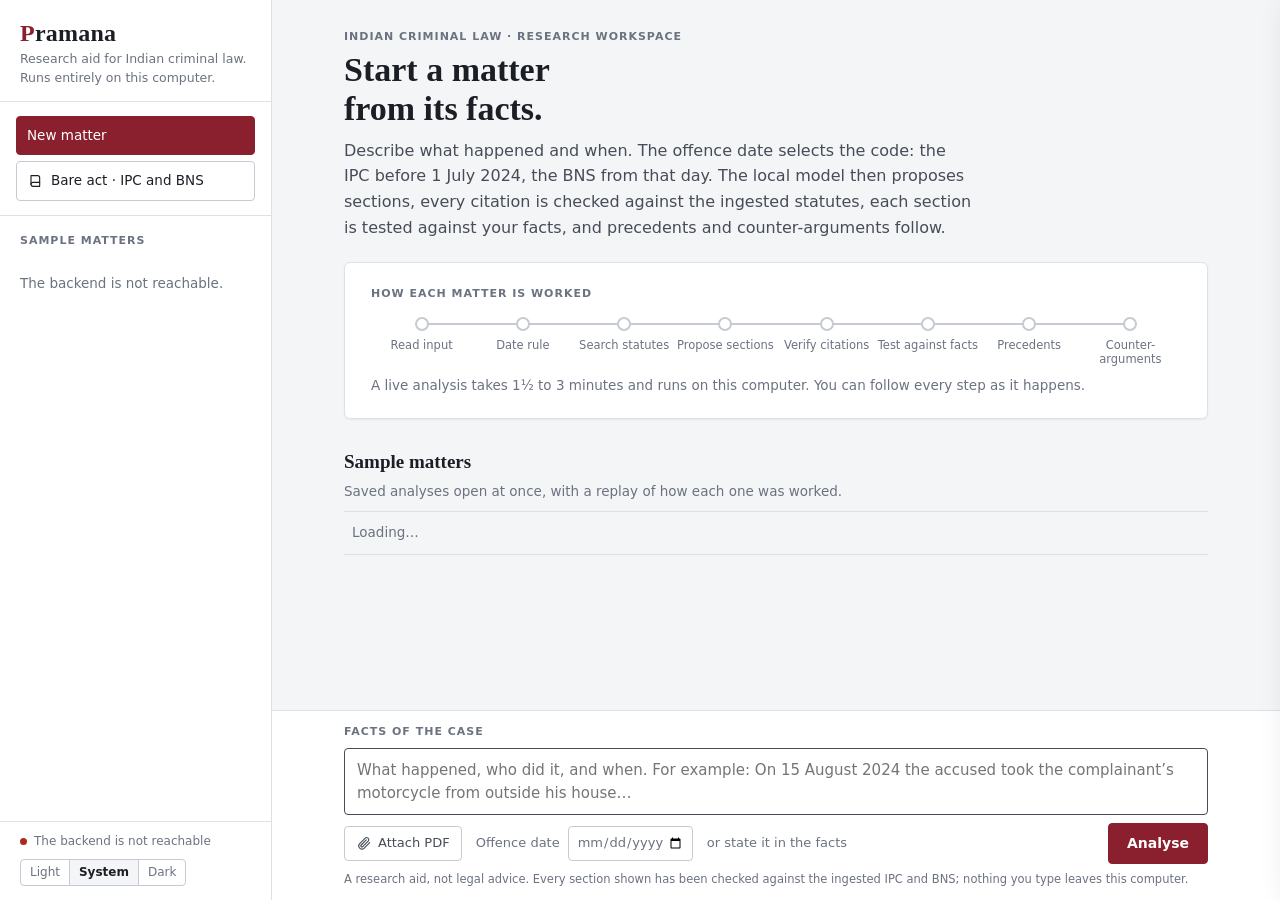
==== commit a5b8681f: "Web interface redesign: law-report layout, live verification ledger, local fonts Replaces the chat-b" ====
--- a/app/web/index.html
+++ b/app/web/index.html
@@ -2,342 +2,408 @@
 <html lang="en">
 <head>
 <meta charset="utf-8">
-<meta name="viewport" content="width=device-width, initial-scale=1">
+<meta name="viewport" content="width=device-width, initial-scale=1, viewport-fit=cover">
 <title>Pramana</title>
-<link rel="icon" href="data:image/svg+xml,%3Csvg xmlns='http://www.w3.org/2000/svg' viewBox='0 0 32 32'%3E%3Crect width='32' height='32' rx='7' fill='%23233a6e'/%3E%3Cpath d='M16 6v18M9 10h14M9 10l-4 8h8zM23 10l-4 8h8zM11 25h10' stroke='%23fff' stroke-width='2' fill='none' stroke-linecap='round' stroke-linejoin='round'/%3E%3C/svg%3E">
+<link rel="icon" href="data:image/svg+xml,%3Csvg xmlns='http://www.w3.org/2000/svg' viewBox='0 0 32 32'%3E%3Crect width='32' height='32' rx='4' fill='%238a1f2d'/%3E%3Ctext x='16' y='23' font-family='Georgia,serif' font-size='20' text-anchor='middle' fill='%23fff'%3EP%3C/text%3E%3C/svg%3E">
+<link rel="stylesheet" href="/static/fonts/fonts.css">
 <style>
+/* Layout: a register of matters on the left; one reading column for the matter file, set like a
+   law report (section numbers in the margin, case names in italics); a docked instructions bar. */
 :root {
-  --bg: #f6f7f9; --panel: #ffffff; --side: #eef0f4; --ink: #1b1f27; --muted: #5d6573; --line: #dde1e8;
-  --accent: #233a6e; --accent-ink: #ffffff; --accent-soft: #e3e9f6; --glow: rgba(35,58,110,.28);
-  --ok: #1a7f37; --ok-soft: #e6f4ea; --doubt: #9a6700; --doubt-soft: #fff4d6;
-  --bad: #c62828; --bad-soft: #fdecec; --grey: #6b7280; --grey-soft: #f0f1f3;
-  --user: #233a6e; --user-ink: #ffffff; --shadow: 0 1px 2px rgba(16,24,40,.06), 0 1px 3px rgba(16,24,40,.08);
-  /* charts: categorical slots 1-4 and an ordinal blue ramp (validated, see dataviz palette) */
+  --paper: #f4f5f6;  --sheet: #ffffff;  --ink: #1b1e25;  --ink-2: #464c58;  --muted: #6b7280;
+  --rule: #dde0e5;   --rule-2: #c6cbd3; --accent: #8a1f2d; --accent-ink: #ffffff; --accent-wash: #f5e9eb; --fill: #8a1f2d; --fill-ink: #ffffff;
+  --ok: #1d6b3b;     --ok-wash: #e7f2eb; --warn: #8f5600;  --warn-wash: #faf0de; --bad: #ae2a1f; --bad-wash: #faebe9;
+  --hl: #fff4c2;
+  /* outcome chart: categorical slots 1-4, validated for colour-blind separation */
   --s1: #2a78d6; --s2: #eb6834; --s3: #1baf7a; --s4: #eda100;
-  --f1: #86b6ef; --f2: #3987e5; --f3: #1c5cab;
+  --f-display: "Spectral", Georgia, "Times New Roman", serif;
+  --f-body: "IBM Plex Sans", "Segoe UI", system-ui, -apple-system, sans-serif;
+  --f-mono: "IBM Plex Mono", Consolas, "Courier New", monospace;
+  --shadow: 0 1px 2px rgba(20, 24, 33, .05);
+  color-scheme: light;
 }
 @media (prefers-color-scheme: dark) {
   :root:not([data-theme="light"]) {
-    --bg: #12151b; --panel: #1a1e26; --side: #161a21; --ink: #e6e9ef; --muted: #9aa3b2; --line: #2b313d;
-    --accent: #8fa8e6; --accent-ink: #0f1420; --accent-soft: #232c42; --glow: rgba(143,168,230,.35);
-    --ok: #4cc26b; --ok-soft: #16301f; --doubt: #e0b443; --doubt-soft: #352b12;
-    --bad: #f07171; --bad-soft: #3a1c1c; --grey: #9aa3b2; --grey-soft: #232833;
-    --user: #2e4a8a; --user-ink: #f2f5fb; --shadow: none;
+    --paper: #121418; --sheet: #191c22; --ink: #e6e8ec; --ink-2: #b8bdc7; --muted: #8b929e;
+    --rule: #2a2e36;  --rule-2: #3a3f49; --accent: #df8691; --accent-ink: #1d0e11; --accent-wash: #37202a; --fill: #9b3341; --fill-ink: #ffffff;
+    --ok: #6cc38a;    --ok-wash: #16291d; --warn: #e3b25a; --warn-wash: #33290f; --bad: #f08b81; --bad-wash: #381c1a;
+    --hl: #4a4220;
     --s1: #3987e5; --s2: #d95926; --s3: #199e70; --s4: #c98500;
-    --f1: #256abf; --f2: #3987e5; --f3: #86b6ef;
+    --shadow: none; color-scheme: dark;
   }
 }
 :root[data-theme="dark"] {
-  --bg: #12151b; --panel: #1a1e26; --side: #161a21; --ink: #e6e9ef; --muted: #9aa3b2; --line: #2b313d;
-  --accent: #8fa8e6; --accent-ink: #0f1420; --accent-soft: #232c42; --glow: rgba(143,168,230,.35);
-  --ok: #4cc26b; --ok-soft: #16301f; --doubt: #e0b443; --doubt-soft: #352b12;
-  --bad: #f07171; --bad-soft: #3a1c1c; --grey: #9aa3b2; --grey-soft: #232833;
-  --user: #2e4a8a; --user-ink: #f2f5fb; --shadow: none;
+  --paper: #121418; --sheet: #191c22; --ink: #e6e8ec; --ink-2: #b8bdc7; --muted: #8b929e;
+  --rule: #2a2e36;  --rule-2: #3a3f49; --accent: #df8691; --accent-ink: #1d0e11; --accent-wash: #37202a; --fill: #9b3341; --fill-ink: #ffffff;
+  --ok: #6cc38a;    --ok-wash: #16291d; --warn: #e3b25a; --warn-wash: #33290f; --bad: #f08b81; --bad-wash: #381c1a;
+  --hl: #4a4220;
   --s1: #3987e5; --s2: #d95926; --s3: #199e70; --s4: #c98500;
-  --f1: #256abf; --f2: #3987e5; --f3: #86b6ef;
+  --shadow: none; color-scheme: dark;
 }
 * { box-sizing: border-box; }
 html, body { height: 100%; margin: 0; }
-body { background: var(--bg); color: var(--ink); font: 15px/1.55 system-ui, -apple-system, "Segoe UI", Roboto, sans-serif; }
-button, input, textarea { font: inherit; color: inherit; }
-.app { display: grid; grid-template-columns: 290px minmax(0, 1fr); height: 100vh; }
-
-/* ---------- sidebar ---------- */
-aside { background: var(--side); border-right: 1px solid var(--line); display: flex; flex-direction: column; min-height: 0; }
-.brand { display: flex; align-items: center; gap: 10px; padding: 18px 18px 6px; }
-.brand svg { flex: none; }
-.brand b { font-size: 18px; letter-spacing: .2px; }
-.brand small { display: block; color: var(--muted); font-size: 12px; line-height: 1.3; }
-.newcase { margin: 12px 14px 4px; padding: 9px 12px; border-radius: 8px; border: 1px solid var(--line); background: var(--panel); cursor: pointer; text-align: left; font-weight: 600; }
-.newcase:hover { border-color: var(--accent); }
-.side-h { margin: 16px 18px 6px; font-size: 11.5px; font-weight: 700; letter-spacing: .6px; text-transform: uppercase; color: var(--muted); }
-.samples { overflow-y: auto; padding: 0 10px 10px; flex: 1; }
-.sample { display: block; width: 100%; text-align: left; padding: 8px 10px; margin: 2px 0; border: 0; border-radius: 8px; background: transparent; cursor: pointer; }
-.sample:hover { background: var(--accent-soft); }
-.sample span { display: block; font-size: 13.5px; font-weight: 600; }
-.sample em { display: block; font-style: normal; font-size: 12px; color: var(--muted); }
-.status { padding: 12px 18px; border-top: 1px solid var(--line); font-size: 12.5px; color: var(--muted); }
-.dot { display: inline-block; width: 8px; height: 8px; border-radius: 50%; margin-right: 6px; background: var(--grey); vertical-align: 1px; }
-.dot.up { background: var(--ok); } .dot.down { background: var(--bad); }
-
-/* ---------- main / thread ---------- */
+body { background: var(--paper); color: var(--ink); font: 15px/1.6 var(--f-body); -webkit-font-smoothing: antialiased; }
+button, input, textarea, select { font: inherit; color: inherit; }
+.mono { font-family: var(--f-mono); font-variant-numeric: tabular-nums; }
+.muted { color: var(--muted); }
+:focus-visible { outline: 2px solid var(--accent); outline-offset: 2px; }
+h1, h2, h3 { text-wrap: balance; }
+
+.app { display: grid; grid-template-columns: 272px minmax(0, 1fr); height: 100%; }
+
+/* ---------- register (left) ---------- */
+.register { background: var(--sheet); border-right: 1px solid var(--rule); display: flex; flex-direction: column; min-height: 0; }
+.brand { padding: 20px 20px 14px; border-bottom: 1px solid var(--rule); }
+.brand .name { font-family: var(--f-display); font-size: 24px; font-weight: 600; letter-spacing: .01em; line-height: 1.1; }
+.brand .name::first-letter { color: var(--accent); }
+.brand p { margin: 4px 0 0; font-size: 12.5px; color: var(--muted); line-height: 1.45; }
+.reg-actions { display: grid; gap: 6px; padding: 14px 16px; border-bottom: 1px solid var(--rule); }
+.reg-btn { display: flex; align-items: center; gap: 8px; width: 100%; padding: 8px 10px; border: 1px solid var(--rule-2); border-radius: 4px;
+  background: var(--sheet); cursor: pointer; text-align: left; font-size: 13.5px; font-weight: 500; }
+.reg-btn:hover { border-color: var(--ink-2); }
+.reg-btn.primary { background: var(--fill); border-color: var(--fill); color: var(--fill-ink); }
+.reg-btn.primary:hover { filter: brightness(1.06); }
+.reg-h { margin: 16px 20px 6px; font-size: 11px; font-weight: 600; letter-spacing: .09em; text-transform: uppercase; color: var(--muted); }
+.matters { overflow-y: auto; padding: 0 8px 12px; flex: 1; }
+.matter-link { display: grid; grid-template-columns: 38px minmax(0, 1fr); gap: 2px 8px; width: 100%; padding: 8px 12px; border: 0; border-radius: 4px;
+  background: transparent; cursor: pointer; text-align: left; }
+.matter-link:hover { background: var(--paper); }
+.matter-link .code { grid-row: span 2; font-family: var(--f-mono); font-size: 11.5px; font-weight: 500; color: var(--accent); padding-top: 2px; }
+.matter-link .t { font-size: 13.5px; font-weight: 500; line-height: 1.35; }
+.matter-link .d { font-size: 12px; color: var(--muted); }
+.reg-foot { border-top: 1px solid var(--rule); padding: 10px 20px 14px; display: grid; gap: 8px; font-size: 12px; color: var(--muted); }
+.health { display: flex; align-items: center; gap: 7px; }
+.health i { width: 7px; height: 7px; border-radius: 50%; background: var(--muted); flex: none; }
+.health i.up { background: var(--ok); } .health i.down { background: var(--bad); }
+.theme { display: flex; border: 1px solid var(--rule-2); border-radius: 4px; overflow: hidden; width: max-content; }
+.theme button { border: 0; background: transparent; padding: 3px 9px; font-size: 12px; cursor: pointer; color: var(--muted); }
+.theme button + button { border-left: 1px solid var(--rule-2); }
+.theme button[aria-pressed="true"] { background: var(--paper); color: var(--ink); font-weight: 600; }
+
+/* ---------- main column ---------- */
 main { display: flex; flex-direction: column; min-width: 0; min-height: 0; }
-.topbar { display: none; align-items: center; justify-content: space-between; padding: 10px 16px; border-bottom: 1px solid var(--line); background: var(--side); }
-.thread { flex: 1; overflow-y: auto; padding: 28px 16px 8px; scroll-behavior: smooth; }
-.col { max-width: 900px; margin: 0 auto; }
-.msg { display: flex; gap: 12px; margin: 0 0 22px; animation: rise .35s ease both; }
-.avatar { flex: none; width: 30px; height: 30px; border-radius: 8px; display: grid; place-items: center; background: var(--accent); color: var(--accent-ink); font-weight: 700; font-size: 14px; }
-.msg.user { justify-content: flex-end; }
-.msg.user .bubble { background: var(--user); color: var(--user-ink); border-radius: 14px 14px 4px 14px; padding: 10px 14px; max-width: 78%; white-space: pre-wrap; }
-.msg.bot .body { flex: 1; min-width: 0; overflow-wrap: anywhere; }
+.topbar { display: none; align-items: center; justify-content: space-between; gap: 12px; padding: 10px 16px; border-bottom: 1px solid var(--rule); background: var(--sheet); }
+.topbar .name { font-family: var(--f-display); font-size: 19px; font-weight: 600; }
+.thread { flex: 1; overflow-y: auto; scroll-behavior: smooth; }
+.col { max-width: 920px; margin: 0 auto; padding: 28px 28px 24px; display: grid; gap: 22px; }
+.entry { animation: rise .3s ease both; min-width: 0; }
+.label { font-size: 11px; font-weight: 600; letter-spacing: .09em; text-transform: uppercase; color: var(--muted); margin-bottom: 4px; }
+.entry.facts, .entry.question { border-left: 2px solid var(--rule-2); padding: 2px 0 2px 16px; }
+.entry.facts p, .entry.question p { margin: 0; white-space: pre-wrap; font-family: var(--f-display); font-size: 17px; line-height: 1.55; color: var(--ink); }
+.entry.question p { font-style: italic; }
 .note { color: var(--muted); font-size: 13.5px; }
-.welcome h1 { font-size: 24px; margin: 0 0 6px; }
-.welcome p { margin: 6px 0; color: var(--muted); }
-.chips { display: flex; flex-wrap: wrap; gap: 8px; margin-top: 14px; }
-.chip { border: 1px solid var(--line); background: var(--panel); border-radius: 999px; padding: 6px 12px; cursor: pointer; font-size: 13.5px; }
-.chip:hover { border-color: var(--accent); color: var(--accent); }
-.panel { background: var(--panel); border: 1px solid var(--line); border-radius: 14px; padding: 14px 16px; box-shadow: var(--shadow); margin: 8px 0; }
-.ask { display: flex; flex-wrap: wrap; gap: 8px; align-items: center; margin-top: 10px; }
-.btn { border: 1px solid var(--accent); background: var(--accent); color: var(--accent-ink); border-radius: 8px; padding: 7px 14px; cursor: pointer; font-weight: 600; }
-.btn.ghost { background: transparent; color: var(--accent); }
-.btn.sm { padding: 3px 10px; font-size: 13px; }
-.btn:disabled { opacity: .5; cursor: default; }
-input[type=date] { border: 1px solid var(--line); background: var(--panel); border-radius: 8px; padding: 6px 8px; }
-.era { display: inline-block; font-weight: 700; font-size: 12px; padding: 1px 8px; border-radius: 999px; background: var(--accent-soft); color: var(--accent); }
-@keyframes rise { from { opacity: 0; transform: translateY(8px); } to { opacity: 1; transform: none; } }
-@keyframes pop { 0% { opacity: 0; transform: scale(.6); } 70% { transform: scale(1.06); } 100% { opacity: 1; transform: none; } }
-@keyframes shake { 0%,100% { transform: none; } 20%,60% { transform: translateX(-4px); } 40%,80% { transform: translateX(4px); } }
-@keyframes pulse { 0% { box-shadow: 0 0 0 0 var(--glow); } 70% { box-shadow: 0 0 0 12px transparent; } 100% { box-shadow: 0 0 0 0 transparent; } }
-@keyframes flow { from { background-position: 0 0; } to { background-position: 28px 0; } }
-@keyframes dash { to { stroke-dashoffset: -24; } }
-@keyframes flip { 0% { transform: rotateX(90deg); opacity: 0; } 100% { transform: none; opacity: 1; } }
+.sheet { background: var(--sheet); border: 1px solid var(--rule); border-radius: 6px; box-shadow: var(--shadow); padding: 22px 26px; }
+.btn { border: 1px solid var(--fill); background: var(--fill); color: var(--fill-ink); border-radius: 4px; padding: 8px 18px; cursor: pointer; font-weight: 600; font-size: 14px; }
+.btn:hover { filter: brightness(1.06); }
+.btn:disabled { opacity: .45; cursor: default; filter: none; }
+.tbtn { display: inline-flex; align-items: center; gap: 6px; border: 1px solid var(--rule-2); background: var(--sheet); border-radius: 4px; padding: 6px 11px; cursor: pointer; font-size: 13px; font-weight: 500; color: var(--ink-2); }
+.tbtn:hover { border-color: var(--ink-2); color: var(--ink); }
+.tbtn:disabled { opacity: .45; cursor: default; }
+.tbtn[aria-pressed="true"] { border-color: var(--accent); color: var(--accent); }
+.link { border: 0; background: none; padding: 0; color: var(--accent); cursor: pointer; font-size: inherit; text-decoration: underline; text-underline-offset: 3px; text-decoration-thickness: 1px; }
+.ic { width: 16px; height: 16px; flex: none; }
+.banner { border: 1px solid var(--rule); border-radius: 4px; padding: 10px 14px; font-size: 14px; background: var(--paper); }
+.banner.warn { border-color: color-mix(in srgb, var(--warn) 40%, transparent); background: var(--warn-wash); }
+.banner.err { border-color: color-mix(in srgb, var(--bad) 40%, transparent); background: var(--bad-wash); color: var(--bad); }
+.banner.info { background: var(--accent-wash); border-color: color-mix(in srgb, var(--accent) 25%, transparent); }
+@keyframes rise { from { opacity: 0; transform: translateY(6px); } to { opacity: 1; transform: none; } }
+@keyframes rowin { from { opacity: 0; } to { opacity: 1; } }
+@keyframes cellin { from { background: var(--hl); } to { background: transparent; } }
+@keyframes pulse { 0% { box-shadow: 0 0 0 0 color-mix(in srgb, var(--accent) 45%, transparent); } 100% { box-shadow: 0 0 0 9px transparent; } }
+@keyframes flow { from { background-position: 0 0; } to { background-position: 12px 0; } }
+@keyframes flash { from { background: var(--hl); } to { background: transparent; } }
 @keyframes spin { to { transform: rotate(360deg); } }
-@keyframes flash { 0% { box-shadow: 0 0 0 3px var(--accent); } 100% { box-shadow: 0 0 0 3px transparent; } }
-
-/* ---------- live pipeline ---------- */
-.live-h { display: flex; align-items: center; justify-content: space-between; gap: 10px; flex-wrap: wrap; }
-.live-h b { font-size: 15px; }
-.timer { font-variant-numeric: tabular-nums; font-weight: 700; color: var(--accent); display: flex; align-items: center; gap: 8px; }
-.timer i { width: 14px; height: 14px; border-radius: 50%; border: 2px solid var(--accent); border-top-color: transparent; animation: spin .8s linear infinite; }
-.timer.stop i { display: none; }
-.pipe { position: relative; display: grid; grid-template-columns: repeat(8, minmax(0, 1fr)); margin: 16px 0 6px; }
-.cell { position: relative; display: flex; flex-direction: column; align-items: center; text-align: center; min-width: 0; }
-.wire { position: absolute; top: 21px; height: 3px; left: calc(-50% + 24px); right: calc(50% + 24px); border-radius: 2px; background: var(--line); }
-.cell.fork .wire { right: calc(50% + 34px); }
-.wire.flow { background: repeating-linear-gradient(90deg, var(--accent) 0 8px, transparent 8px 14px); animation: flow .6s linear infinite; }
-.wire.done { background: var(--accent); }
-.node { width: 44px; height: 44px; border-radius: 50%; display: grid; place-items: center; background: var(--panel); border: 2px solid var(--line); color: var(--muted); position: relative; transition: background .3s, border-color .3s, color .3s; }
-.node svg { width: 20px; height: 20px; }
-.pair { display: flex; gap: 6px; }
-.pair .node { width: 32px; height: 32px; margin-top: 6px; }
-.pair .node svg { width: 16px; height: 16px; }
-.node.active { border-color: var(--accent); color: var(--accent); animation: pulse 1.4s ease-out infinite; }
-.node.done { background: var(--accent); border-color: var(--accent); color: var(--accent-ink); }
-.node.skipped { opacity: .35; }
-.node .bdg { position: absolute; top: -6px; right: -8px; min-width: 18px; height: 18px; padding: 0 5px; border-radius: 9px; font-size: 11px; font-weight: 700; line-height: 18px; display: none; animation: pop .35s ease both; }
-.node .bdg.on { display: block; }
-.node .bdg.ok { background: var(--ok); color: #fff; } .node .bdg.bad { background: var(--bad); color: #fff; } .node .bdg.acc { background: var(--doubt); color: #111; }
-.lbl { font-size: 12px; font-weight: 600; margin-top: 6px; line-height: 1.25; color: var(--muted); }
-.lbl small { display: block; font-weight: 400; font-size: 11px; }
-.cell.on .lbl { color: var(--ink); }
-.loop { position: absolute; left: 37.5%; width: 25%; top: -24px; height: 30px; pointer-events: none; overflow: visible; opacity: 0; transition: opacity .3s; }
-.loop.on { opacity: 1; }
-.loop path { fill: none; stroke: var(--doubt); stroke-width: 2; stroke-dasharray: 6 6; animation: dash .7s linear infinite; }
-.now { text-align: center; font-size: 13.5px; color: var(--muted); min-height: 21px; margin: 4px 0 2px; }
-.now b { color: var(--ink); }
-.stamp { display: inline-flex; align-items: baseline; gap: 8px; padding: 4px 12px; border-radius: 10px; background: var(--accent-soft); animation: flip .5s ease both; }
-.stamp b { font-size: 20px; color: var(--accent); letter-spacing: .5px; }
-.board { display: grid; grid-template-columns: repeat(4, minmax(0, 1fr)); gap: 10px; margin-top: 12px; }
-.lane { border: 1px dashed var(--line); border-radius: 10px; padding: 8px; min-height: 92px; }
-.lane h4 { margin: 0 0 6px; font-size: 11.5px; letter-spacing: .5px; text-transform: uppercase; color: var(--muted); display: flex; justify-content: space-between; gap: 6px; }
-.lane h4 span { font-weight: 700; color: var(--ink); }
-.sc { display: inline-flex; align-items: center; gap: 4px; margin: 0 4px 5px 0; padding: 2px 8px; border-radius: 7px; font-size: 12.5px; font-weight: 600; border: 1px solid var(--line); background: var(--panel); animation: pop .4s ease both; animation-delay: var(--d, 0ms); max-width: 100%; white-space: nowrap; overflow: hidden; }
-.sc small { font-weight: 400; color: var(--muted); white-space: nowrap; overflow: hidden; text-overflow: ellipsis; max-width: 120px; }
-.sc.cand { color: var(--muted); }
-.sc.picked { border-color: var(--accent); color: var(--accent); box-shadow: 0 0 0 1px var(--accent); }
-.sc.prop { border-color: var(--accent); }
-.sc.rule { border-style: dashed; }
-.sc.ok { background: var(--ok-soft); border-color: var(--ok); color: var(--ok); }
-.sc.bad { background: var(--bad-soft); border-color: var(--bad); color: var(--bad); text-decoration: line-through; animation: pop .4s ease both, shake .45s ease .4s; }
-.sc.doubt { background: var(--doubt-soft); border-color: var(--doubt); color: var(--doubt); }
-.sc.out { color: var(--grey); text-decoration: line-through; border-style: dashed; }
-.sc.inc { color: var(--grey); border-style: dashed; }
-.rnd { display: block; font-size: 11px; color: var(--doubt); font-weight: 700; margin: 4px 0 3px; }
-.tally { display: grid; grid-template-columns: repeat(3, minmax(0, 1fr)); gap: 10px; margin-top: 10px; }
-.tile { border-radius: 10px; background: var(--grey-soft); padding: 8px 12px; }
-.tile b { display: block; font-size: 22px; line-height: 1.2; font-variant-numeric: tabular-nums; }
-.tile span { font-size: 12px; color: var(--muted); }
-.tile.on { background: var(--accent-soft); }
-.replaybar { display: flex; align-items: center; gap: 10px; font-size: 13px; color: var(--muted); }
-
-/* ---------- report ---------- */
-.report h3 { font-size: 15.5px; margin: 22px 0 8px; display: flex; align-items: center; gap: 8px; }
-.report h3 .n { width: 22px; height: 22px; border-radius: 6px; background: var(--accent-soft); color: var(--accent); display: grid; place-items: center; font-size: 12px; }
-.report > * { animation: rise .4s ease both; }
-.head { display: flex; flex-wrap: wrap; align-items: baseline; gap: 6px 12px; }
-.head .code { font-size: 17px; font-weight: 700; }
-.card { border: 1px solid var(--line); border-left: 5px solid var(--grey); border-radius: 8px; padding: 9px 12px; margin: 7px 0; background: var(--panel); animation: rise .4s ease both; animation-delay: var(--d, 0ms); transition: opacity .25s; }
-.card.ok { border-left-color: var(--ok); } .card.doubt { border-left-color: var(--doubt); } .card.bad { border-left-color: var(--bad); }
-.card .t { display: flex; flex-wrap: wrap; align-items: center; gap: 4px 8px; }
-.tag { font-size: 11px; font-weight: 700; letter-spacing: .3px; padding: 1px 8px; border-radius: 999px; white-space: nowrap; }
-.tag.ok { background: var(--ok-soft); color: var(--ok); } .tag.doubt { background: var(--doubt-soft); color: var(--doubt); }
-.tag.bad { background: var(--bad-soft); color: var(--bad); } .tag.grey { background: var(--grey-soft); color: var(--grey); }
-.sec { font-weight: 700; } .strike { text-decoration: line-through; }
-.card .d { color: var(--muted); font-size: 13.5px; margin-top: 3px; }
-.dim { opacity: .3; }
-.flash { animation: flash 1.2s ease; }
-.banner { border-radius: 8px; padding: 9px 12px; margin: 8px 0; font-size: 14px; }
-.banner.warn { background: var(--doubt-soft); } .banner.info { background: var(--accent-soft); } .banner.err { background: var(--bad-soft); color: var(--bad); }
-blockquote { margin: 6px 0; padding: 6px 12px; border-left: 3px solid var(--line); color: var(--muted); }
-details.prec { border: 1px solid var(--line); border-radius: 8px; margin: 6px 0; background: var(--panel); animation: rise .4s ease both; animation-delay: var(--d, 0ms); transition: opacity .25s; }
-details.prec summary { cursor: pointer; padding: 8px 12px; font-size: 14px; }
-details.prec summary b { font-weight: 700; }
-details.prec .x { padding: 0 12px 10px; font-size: 13.5px; }
-details.prec .meta { color: var(--muted); font-size: 12.5px; margin-bottom: 6px; }
-.foot { color: var(--muted); font-size: 12.5px; margin-top: 14px; }
-.legend summary, .tbl summary { cursor: pointer; color: var(--muted); font-size: 13px; margin-top: 8px; }
-.legend ul { margin: 6px 0; padding-left: 18px; color: var(--muted); font-size: 13px; }
-.tabs { display: flex; gap: 6px; margin: 10px 0; }
-.tabs button { border: 1px solid var(--line); background: var(--panel); border-radius: 8px; padding: 5px 12px; cursor: pointer; }
-.tabs button.on { border-color: var(--accent); color: var(--accent); font-weight: 700; }
-/* funnel */
-.funnel { display: grid; grid-template-columns: auto minmax(0, 1fr) auto; gap: 6px 12px; align-items: center; margin: 12px 0 4px; }
-.funnel .fl { font-size: 13px; color: var(--muted); white-space: nowrap; }
-.funnel .track { height: 14px; }
-.funnel .fill { height: 14px; border-radius: 0 4px 4px 0; width: 0; transition: width .9s cubic-bezier(.2,.8,.2,1); }
-.funnel .fv { font-weight: 700; font-variant-numeric: tabular-nums; }
-.funnel-note { font-size: 12.5px; color: var(--muted); }
+@keyframes grow { from { transform: scaleX(0); } to { transform: none; } }
+
+/* ---------- welcome ---------- */
+.welcome h1 { font-family: var(--f-display); font-size: 34px; line-height: 1.15; font-weight: 600; margin: 4px 0 10px; max-width: 18ch; }
+.welcome .lede { font-size: 16px; color: var(--ink-2); max-width: 62ch; margin: 0 0 22px; }
+.welcome h2 { font-family: var(--f-display); font-size: 19px; font-weight: 600; margin: 28px 0 4px; }
+.samples-table { width: 100%; border-collapse: collapse; }
+.samples-table td { padding: 10px 8px; border-top: 1px solid var(--rule); vertical-align: top; }
+.samples-table tr:last-child td { border-bottom: 1px solid var(--rule); }
+.samples-table tr[data-id] { cursor: pointer; }
+.samples-table tr[data-id]:hover td { background: var(--paper); }
+.samples-table .code { font-family: var(--f-mono); font-size: 12px; color: var(--accent); width: 44px; padding-top: 12px; }
+.samples-table .t { font-weight: 500; }
+.samples-table .d { font-family: var(--f-mono); font-size: 12px; color: var(--muted); white-space: nowrap; text-align: right; padding-top: 12px; }
+
+/* ---------- the pipeline track ---------- */
+.track { list-style: none; margin: 14px 0 6px; padding: 0; display: grid; grid-template-columns: repeat(8, minmax(0, 1fr)); }
+.track li { position: relative; display: flex; flex-direction: column; align-items: center; text-align: center; gap: 7px; min-width: 0; }
+.track li + li::before { content: ""; position: absolute; top: 6px; right: 50%; width: 100%; height: 2px; background: var(--rule-2); }
+.track .dot { position: relative; z-index: 1; width: 14px; height: 14px; border-radius: 50%; border: 2px solid var(--rule-2); background: var(--sheet); transition: background .25s, border-color .25s; }
+.track .lbl { font-size: 11.5px; color: var(--muted); line-height: 1.25; }
+.track li.on .dot { border-color: var(--accent); animation: pulse 1.3s ease-out infinite; }
+.track li.on::before { background: repeating-linear-gradient(90deg, var(--accent) 0 7px, transparent 7px 12px); animation: flow .5s linear infinite; }
+.track li.on .lbl { color: var(--ink); font-weight: 600; }
+.track li.done .dot { background: var(--ink); border-color: var(--ink); }
+.track li.done::before { background: var(--ink); }
+.track li.done .lbl { color: var(--ink-2); }
+.track li.skip .dot { border-style: dashed; }
+.track li .ret { position: absolute; top: -18px; font-family: var(--f-mono); font-size: 10.5px; color: var(--warn); white-space: nowrap; }
+
+/* ---------- the live run ---------- */
+.run-h { display: flex; justify-content: space-between; align-items: baseline; gap: 12px; flex-wrap: wrap; }
+.run-title { font-family: var(--f-display); font-size: 19px; font-weight: 600; }
+.run-meta { font-size: 13px; color: var(--muted); display: inline-flex; align-items: center; gap: 10px; }
+.spin { display: inline-block; width: 11px; height: 11px; border-radius: 50%; border: 1.5px solid var(--accent); border-top-color: transparent; animation: spin .8s linear infinite; flex: none; }
+.now { font-size: 14px; color: var(--ink-2); margin: 6px 0 0; min-height: 22px; }
+.stamp { display: inline-flex; align-items: baseline; gap: 10px; margin-top: 14px; padding: 6px 12px; border: 3px double var(--accent); border-radius: 2px; color: var(--accent); animation: rise .35s ease both; }
+.stamp b { font-family: var(--f-mono); font-size: 18px; letter-spacing: .08em; }
+.stamp span { font-size: 12.5px; }
+.ledger-wrap { overflow-x: auto; margin-top: 16px; }
+.ledger { width: 100%; border-collapse: collapse; font-size: 13.5px; min-width: 560px; }
+.ledger th { text-align: left; font-size: 11px; font-weight: 600; letter-spacing: .08em; text-transform: uppercase; color: var(--muted); padding: 6px 10px; border-bottom: 1px solid var(--rule-2); white-space: nowrap; }
+.ledger td { padding: 8px 10px; border-bottom: 1px solid var(--rule); vertical-align: top; }
+.ledger tr { animation: rowin .5s ease both; }
+.ledger td.fresh { animation: cellin 1.2s ease both; }
+.ledger .sec { font-family: var(--f-mono); font-weight: 500; white-space: nowrap; }
+.ledger .tt { display: block; color: var(--muted); font-size: 12.5px; line-height: 1.35; max-width: 26ch; }
+.ledger tr.struck .sec { text-decoration: line-through; color: var(--muted); }
+.mk-ok { color: var(--ok); font-weight: 500; } .mk-bad { color: var(--bad); font-weight: 500; } .mk-warn { color: var(--warn); font-weight: 500; }
+.mk-dim { color: var(--muted); }
+.cands { font-size: 13px; color: var(--muted); margin: 12px 0 0; }
+.cands .mono { color: var(--ink-2); }
+.tally { display: flex; flex-wrap: wrap; gap: 6px 26px; margin-top: 14px; padding-top: 12px; border-top: 1px solid var(--rule); font-size: 13.5px; color: var(--ink-2); }
+.tally b { font-family: var(--f-mono); font-size: 17px; font-weight: 500; color: var(--ink); margin-right: 6px; }
+
+/* ---------- the matter file (report) ---------- */
+.matter-h { display: flex; flex-wrap: wrap; justify-content: space-between; gap: 14px 28px; align-items: flex-end; padding-bottom: 16px; border-bottom: 1px solid var(--rule-2); }
+.codemark .code { font-family: var(--f-mono); font-size: 30px; font-weight: 500; letter-spacing: .06em; color: var(--accent); line-height: 1; }
+.codemark .full { display: block; font-family: var(--f-display); font-size: 16px; margin-top: 6px; }
+.meta { display: flex; gap: 26px; margin: 0; flex-wrap: wrap; }
+.meta div { display: grid; }
+.meta dt { font-size: 11px; font-weight: 600; letter-spacing: .08em; text-transform: uppercase; color: var(--muted); }
+.meta dd { margin: 0; font-family: var(--f-mono); font-size: 14px; }
+.verdict { margin: 16px 0 8px; font-size: 15px; }
+.vbar { display: flex; height: 8px; gap: 2px; margin-bottom: 6px; max-width: 520px; }
+.vbar span { height: 100%; border-radius: 1px; transform-origin: left; animation: grow .8s cubic-bezier(.2,.8,.2,1) both; }
+.vkey { display: flex; flex-wrap: wrap; gap: 4px 16px; font-size: 12px; color: var(--muted); }
+.vkey i { display: inline-block; width: 9px; height: 9px; border-radius: 1px; margin-right: 5px; vertical-align: -1px; }
+.toolbar { display: flex; flex-wrap: wrap; gap: 8px; margin: 18px 0 4px; }
+.matter h2 { font-family: var(--f-display); font-size: 21px; font-weight: 600; margin: 34px 0 4px; padding-bottom: 8px; border-bottom: 1px solid var(--rule); }
+.matter h2 small { font-family: var(--f-body); font-size: 13px; font-weight: 400; color: var(--muted); margin-left: 10px; }
+
+.charge { display: grid; grid-template-columns: 76px minmax(0, 1fr); gap: 0 18px; padding: 16px 0; border-bottom: 1px solid var(--rule); animation: rise .35s ease both; animation-delay: var(--d, 0ms); }
+.margin { display: flex; flex-direction: column; align-items: flex-end; text-decoration: none; color: inherit; padding-top: 2px; border-right: 2px solid var(--rule-2); padding-right: 12px; cursor: pointer; }
+.charge.ok .margin { border-right-color: var(--ok); } .charge.warn .margin { border-right-color: var(--warn); }
+.margin .c { font-family: var(--f-mono); font-size: 11px; letter-spacing: .08em; color: var(--muted); }
+.margin .n { font-family: var(--f-mono); font-size: 22px; font-weight: 500; line-height: 1.15; }
+.margin:hover .n { color: var(--accent); }
+.ch-h { display: flex; flex-wrap: wrap; align-items: baseline; justify-content: space-between; gap: 4px 14px; }
+.ch-h h3 { font-family: var(--f-display); font-size: 18px; font-weight: 600; margin: 0; }
+.status { font-size: 12px; font-weight: 600; letter-spacing: .06em; text-transform: uppercase; white-space: nowrap; }
+.status::before { content: ""; display: inline-block; width: 8px; height: 8px; margin-right: 6px; }
+.status.ok { color: var(--ok); } .status.ok::before { background: var(--ok); }
+.status.warn { color: var(--warn); } .status.warn::before { background: var(--warn); }
+.status.dim { color: var(--ink-2); } .status.dim::before { background: var(--muted); }
+.charge p { margin: 6px 0 0; color: var(--ink-2); max-width: 70ch; }
+.charge .doubt { color: var(--ink); background: var(--warn-wash); padding: 6px 10px; border-radius: 3px; }
+.pb { display: flex; flex-wrap: wrap; gap: 6px 28px; margin: 12px 0 0; }
+.pb div { display: grid; }
+.pb dt { font-size: 10.5px; font-weight: 600; letter-spacing: .08em; text-transform: uppercase; color: var(--muted); }
+.pb dd { margin: 0; font-size: 14px; font-weight: 500; }
+.pb dd.bad { color: var(--bad); } .pb dd.ok { color: var(--ok); } .pb dd.warn { color: var(--warn); }
+.minor { margin-top: 14px; font-size: 13.5px; }
+.minor .label { margin-top: 12px; }
+.minor ul { margin: 2px 0 0; padding-left: 0; list-style: none; display: grid; gap: 4px; }
+.minor li { color: var(--ink-2); }
+.minor .sx { font-family: var(--f-mono); font-weight: 500; color: var(--ink); margin-right: 8px; }
+.minor .sx.struck { text-decoration: line-through; color: var(--bad); }
+.secref { cursor: pointer; text-decoration: underline; text-decoration-style: dotted; text-underline-offset: 3px; color: inherit; }
+.secref:hover { color: var(--accent); }
+.legend-x summary { cursor: pointer; color: var(--muted); font-size: 13px; margin-top: 12px; }
+.legend-x ul { margin: 6px 0 0; padding-left: 18px; color: var(--ink-2); font-size: 13.5px; }
+
+.precs { list-style: none; margin: 0; padding: 0; }
+.precs > li { border-bottom: 1px solid var(--rule); transition: opacity .2s; }
+.precs details > summary { list-style: none; cursor: pointer; display: grid; grid-template-columns: 34px minmax(0, 1fr); gap: 0 12px; padding: 12px 0; }
+.precs details > summary::-webkit-details-marker { display: none; }
+.precs details[open] > summary .case { color: var(--accent); }
+.precs .lab { font-family: var(--f-mono); font-size: 12px; color: var(--accent); padding-top: 3px; }
+.precs .case { font-family: var(--f-display); font-style: italic; font-size: 16.5px; line-height: 1.35; }
+.precs .cite { display: block; font-size: 12.5px; color: var(--muted); margin-top: 2px; }
+.precs .x { padding: 0 0 14px 46px; font-size: 14px; color: var(--ink-2); }
+.precs .x blockquote { margin: 8px 0 10px; padding-left: 14px; border-left: 2px solid var(--rule-2); font-family: var(--f-display); font-size: 15px; color: var(--ink); }
+.summary { margin: 10px 0 0; display: grid; grid-template-columns: max-content minmax(0, 1fr); gap: 4px 14px; font-size: 14px; }
+.summary dt { font-size: 11px; font-weight: 600; letter-spacing: .08em; text-transform: uppercase; color: var(--muted); padding-top: 3px; }
+.summary dd { margin: 0; color: var(--ink); }
+.args { list-style: none; counter-reset: arg; margin: 0; padding: 0; }
+.args > li { counter-increment: arg; display: grid; grid-template-columns: 34px minmax(0, 1fr); gap: 0 12px; padding: 14px 0; border-bottom: 1px solid var(--rule); transition: opacity .2s; }
+.args > li::before { content: counter(arg) "."; font-family: var(--f-display); font-size: 17px; color: var(--muted); }
+.args h3 { margin: 0 0 4px; font-size: 14.5px; font-weight: 600; }
+.args p { margin: 4px 0 0; color: var(--ink-2); max-width: 72ch; }
+.args blockquote { margin: 8px 0 0; padding-left: 14px; border-left: 2px solid var(--rule-2); font-family: var(--f-display); font-style: italic; color: var(--ink); }
+.args .relies { font-size: 13px; color: var(--muted); }
+.dim { opacity: .28; }
+.flash { animation: flash 1.4s ease; }
+
 /* evidence map */
-.map { margin: 10px 0 4px; border: 1px solid var(--line); border-radius: 12px; background: var(--panel); padding: 8px 8px 4px; overflow-x: auto; }
-.map svg { display: block; width: 100%; min-width: 520px; height: auto; }
-.map .edge { fill: none; stroke: var(--line); stroke-width: 1.6; transition: stroke .2s, opacity .2s; }
-.map .mn rect { fill: var(--panel); stroke: var(--line); stroke-width: 1.2; transition: opacity .2s, stroke .2s; }
-.map .mn text { fill: var(--ink); font-size: 11.5px; font-family: inherit; }
-.map .mn text.s { fill: var(--muted); font-size: 10px; }
+.map { margin-top: 10px; overflow-x: auto; }
+.map svg { display: block; width: 100%; min-width: 540px; height: auto; }
+.map .edge { fill: none; stroke: var(--rule-2); stroke-width: 1.4; transition: stroke .2s, opacity .2s; }
+.map .mn rect { fill: var(--sheet); stroke: var(--rule-2); stroke-width: 1; transition: opacity .2s; }
+.map .mn text { fill: var(--ink); font-size: 11.5px; font-family: var(--f-body); }
+.map .mn text .s { fill: var(--muted); font-size: 10.5px; }
+.map .mn.ch-ok rect { stroke: var(--ok); stroke-width: 1.5; } .map .mn.ch-doubt rect { stroke: var(--warn); stroke-width: 1.5; }
+.map .mn.arg-bad rect { stroke: var(--bad); }
 .map .mn { cursor: pointer; }
-.map .mn.ch-ok rect { stroke: var(--ok); fill: var(--ok-soft); }
-.map .mn.ch-doubt rect { stroke: var(--doubt); fill: var(--doubt-soft); }
-.map .mn.arg-bad rect { stroke: var(--bad); }
-.map .colh { fill: var(--muted); font-size: 10.5px; font-weight: 700; letter-spacing: .5px; }
-.map.hot .edge { opacity: .15; } .map.hot .mn { opacity: .3; }
-.map.hot .edge.on { opacity: 1; stroke: var(--accent); stroke-width: 2.2; } .map.hot .mn.on { opacity: 1; }
+.map .colh { fill: var(--muted); font-size: 10px; font-weight: 600; letter-spacing: .08em; font-family: var(--f-body); }
+.map.hot .edge { opacity: .12; } .map.hot .mn { opacity: .3; }
+.map.hot .edge.on { opacity: 1; stroke: var(--accent); stroke-width: 2; } .map.hot .mn.on { opacity: 1; }
 .map .mn:focus { outline: none; } .map .mn:focus rect { stroke: var(--accent); stroke-width: 2; }
-.maphint { font-size: 12.5px; color: var(--muted); }
+
 /* outcome bars */
-.olegend { display: flex; flex-wrap: wrap; gap: 4px 14px; font-size: 12.5px; color: var(--muted); margin: 8px 0; }
-.olegend i { display: inline-block; width: 10px; height: 10px; border-radius: 3px; margin-right: 5px; vertical-align: -1px; }
-.orow { display: grid; grid-template-columns: minmax(110px, 160px) minmax(0, 1fr) auto; gap: 10px; align-items: center; padding: 5px 0; font-size: 13px; }
-.orow .ol { color: var(--ink); white-space: nowrap; overflow: hidden; text-overflow: ellipsis; }
-.orow .ol.via { color: var(--muted); padding-left: 12px; }
-.obar { display: flex; gap: 2px; height: 14px; }
+.olegend { display: flex; flex-wrap: wrap; gap: 4px 16px; font-size: 12.5px; color: var(--muted); margin: 10px 0 6px; }
+.olegend i { display: inline-block; width: 10px; height: 10px; border-radius: 2px; margin-right: 6px; vertical-align: -1px; }
+.orow { display: grid; grid-template-columns: minmax(120px, 170px) minmax(0, 1fr) auto; gap: 12px; align-items: center; padding: 6px 0; font-size: 13.5px; border-bottom: 1px solid var(--rule); }
+.orow .ol { font-family: var(--f-mono); font-size: 13px; white-space: nowrap; overflow: hidden; text-overflow: ellipsis; }
+.orow .ol.via { color: var(--muted); padding-left: 14px; }
+.obar { display: flex; gap: 2px; height: 12px; }
 .obar span { height: 100%; min-width: 2px; transform-origin: left; animation: grow .8s cubic-bezier(.2,.8,.2,1) both; animation-delay: var(--d, 0ms); }
-.obar span:first-child { border-radius: 4px 0 0 4px; } .obar span:last-child { border-radius: 0 4px 4px 0; } .obar span:only-child { border-radius: 4px; }
-@keyframes grow { from { transform: scaleX(0); } to { transform: none; } }
-.orow .on { color: var(--muted); font-variant-numeric: tabular-nums; white-space: nowrap; }
-.osup { color: var(--muted); font-style: italic; font-size: 12.5px; }
-.tip { position: fixed; z-index: 50; pointer-events: none; background: var(--ink); color: var(--bg); font-size: 12.5px; padding: 5px 9px; border-radius: 6px; opacity: 0; transition: opacity .1s; }
+.obar span:first-child { border-radius: 3px 0 0 3px; } .obar span:last-child { border-radius: 0 3px 3px 0; } .obar span:only-child { border-radius: 3px; }
+.orow .on { font-family: var(--f-mono); font-size: 12.5px; color: var(--muted); white-space: nowrap; }
+.osup { color: var(--muted); font-style: italic; font-size: 13px; }
+.tbl summary { cursor: pointer; color: var(--muted); font-size: 13px; margin-top: 10px; }
 .tablewrap { overflow-x: auto; }
-table { border-collapse: collapse; width: 100%; font-size: 13px; }
-th, td { text-align: left; padding: 5px 8px; border-bottom: 1px solid var(--line); white-space: nowrap; }
-th { color: var(--muted); font-weight: 600; }
-td.num { font-variant-numeric: tabular-nums; }
-
-/* ---------- composer ---------- */
-.composer { padding: 10px 16px 16px; }
-.box { max-width: 900px; margin: 0 auto; background: var(--panel); border: 1px solid var(--line); border-radius: 14px; box-shadow: var(--shadow); padding: 10px 12px 8px; }
-.box:focus-within { border-color: var(--accent); }
-.box textarea { width: 100%; border: 0; outline: 0; resize: none; background: transparent; min-height: 52px; max-height: 240px; }
-.row { display: flex; align-items: center; justify-content: space-between; gap: 10px; flex-wrap: wrap; }
-.row label { color: var(--muted); font-size: 13px; display: flex; align-items: center; gap: 6px; }
-.hint { max-width: 900px; margin: 6px auto 0; text-align: center; color: var(--muted); font-size: 12px; }
-
-/* ---------- lawyer tools ---------- */
-.secref { color: inherit; text-decoration: underline dotted; text-underline-offset: 3px; cursor: pointer; }
-.secref:hover { color: var(--accent); }
-.toolbar { display: flex; flex-wrap: wrap; gap: 8px; margin: 10px 0 2px; }
-.drawer { position: fixed; top: 0; right: 0; bottom: 0; width: min(560px, 100vw); background: var(--panel); border-left: 1px solid var(--line);
-  box-shadow: -8px 0 24px rgba(0,0,0,.18); z-index: 30; transform: translateX(105%); transition: transform .25s ease; display: flex; flex-direction: column; }
+table.data { border-collapse: collapse; width: 100%; font-size: 13px; margin-top: 6px; }
+table.data th, table.data td { text-align: left; padding: 6px 8px; border-bottom: 1px solid var(--rule); white-space: nowrap; }
+table.data th { color: var(--muted); font-weight: 600; font-size: 11.5px; }
+table.data td.num { font-family: var(--f-mono); }
+.tip { position: fixed; z-index: 50; pointer-events: none; background: var(--ink); color: var(--paper); font-size: 12.5px; padding: 5px 9px; border-radius: 3px; opacity: 0; transition: opacity .1s; }
+.foot { margin-top: 28px; padding-top: 12px; border-top: 1px solid var(--rule); font-size: 12px; color: var(--muted); }
+.suggest { margin-top: 22px; }
+.suggest ul { list-style: none; margin: 4px 0 0; padding: 0; display: grid; gap: 2px; }
+.suggest li button { border: 0; background: none; padding: 5px 0; cursor: pointer; text-align: left; color: var(--accent); font-size: 14.5px; display: inline-flex; gap: 8px; align-items: center; }
+.suggest li button:hover { text-decoration: underline; text-underline-offset: 3px; }
+.answer p { margin: 0; white-space: pre-wrap; max-width: 72ch; }
+.answer .cited { margin-top: 12px; font-size: 13.5px; color: var(--ink-2); display: flex; flex-wrap: wrap; gap: 4px 14px; }
+.answer .cited a, .answer .cited span.c { font-family: var(--f-mono); font-size: 13px; }
+.cite-ok { color: var(--ok); text-decoration: none; } .cite-bad { color: var(--bad); text-decoration: line-through; } .cite-other { color: var(--muted); }
+.fine { font-size: 12px; color: var(--muted); margin: 10px 0 0; }
+.wait { display: inline-flex; align-items: center; gap: 10px; color: var(--muted); font-size: 14px; margin: 0; }
+.ask-date { display: flex; flex-wrap: wrap; gap: 8px; align-items: center; margin-top: 12px; }
+input[type=date] { border: 1px solid var(--rule-2); background: var(--sheet); border-radius: 4px; padding: 5px 8px; }
+
+/* ---------- drawer: the bare act ---------- */
+.drawer { position: fixed; top: 0; right: 0; bottom: 0; width: min(580px, 100vw); background: var(--sheet); border-left: 1px solid var(--rule-2);
+  box-shadow: -12px 0 30px rgba(10, 12, 18, .14); z-index: 30; transform: translateX(104%); transition: transform .22s ease; display: flex; flex-direction: column;
+  padding-bottom: env(safe-area-inset-bottom, 0px); }
 .drawer.open { transform: none; }
-.drawer header { display: flex; align-items: center; gap: 8px; padding: 12px 14px; border-bottom: 1px solid var(--line); }
-.drawer header b { flex: 1; }
-.drawer form { display: flex; gap: 6px; padding: 10px 14px; border-bottom: 1px solid var(--line); flex-wrap: wrap; }
-.drawer form select, .drawer form input { border: 1px solid var(--line); background: var(--bg); border-radius: 8px; padding: 6px 8px; }
-.drawer form input { width: 110px; }
-.dbody { overflow-y: auto; padding: 12px 14px 24px; flex: 1; }
-.dbody h2 { font-size: 18px; margin: 0 0 2px; }
-.dbody h4 { font-size: 12px; letter-spacing: .5px; text-transform: uppercase; color: var(--muted); margin: 16px 0 6px; }
-.kv { display: flex; flex-wrap: wrap; gap: 6px; margin: 6px 0; }
-.pill { font-size: 12px; font-weight: 700; padding: 2px 9px; border-radius: 999px; background: var(--grey-soft); color: var(--ink); }
-.pill.acc { background: var(--accent-soft); color: var(--accent); } .pill.warn { background: var(--doubt-soft); color: var(--doubt); }
-.pill.ok { background: var(--ok-soft); color: var(--ok); } .pill.bad { background: var(--bad-soft); color: var(--bad); }
-.bigpun { display: flex; gap: 12px; flex-wrap: wrap; }
-.bigpun div { border-radius: 10px; background: var(--grey-soft); padding: 8px 12px; min-width: 120px; }
-.bigpun b { display: block; font-size: 17px; } .bigpun span { font-size: 12px; color: var(--muted); }
-.quote { font-size: 13px; color: var(--muted); border-left: 3px solid var(--line); padding: 2px 10px; margin: 6px 0; }
-.diff { font-size: 13.5px; line-height: 1.7; background: var(--bg); border: 1px solid var(--line); border-radius: 10px; padding: 10px 12px; }
-.diff del { background: var(--bad-soft); color: var(--bad); text-decoration: line-through; border-radius: 3px; padding: 0 2px; }
-.diff ins { background: var(--ok-soft); color: var(--ok); text-decoration: none; border-radius: 3px; padding: 0 2px; }
-.cpcard { border: 1px solid var(--line); border-radius: 10px; padding: 8px 12px; margin: 6px 0; }
-.bare { font-size: 13px; white-space: pre-wrap; color: var(--ink); }
-.modebar { display: none; align-items: center; gap: 8px; margin-bottom: 6px; font-size: 12.5px; }
-.modebar.on { display: flex; }
-.modebar .chip { padding: 2px 10px; font-size: 12.5px; background: var(--accent-soft); border-color: transparent; color: var(--accent); cursor: default; max-width: 70%; overflow: hidden; text-overflow: ellipsis; white-space: nowrap; }
-.modebar button { border: 0; background: transparent; color: var(--muted); cursor: pointer; text-decoration: underline; }
-.clip { border: 1px solid var(--line); background: transparent; border-radius: 8px; padding: 5px 10px; cursor: pointer; color: var(--muted); }
-.clip:hover { color: var(--accent); border-color: var(--accent); }
-.box.drag { border-color: var(--accent); box-shadow: 0 0 0 3px var(--glow); }
-.suggest { display: flex; flex-wrap: wrap; gap: 6px; margin-top: 12px; }
-.suggest .chip { font-size: 13px; }
-.answer .cites { display: flex; flex-wrap: wrap; gap: 6px; margin-top: 8px; }
-.typing { display: inline-flex; gap: 4px; padding: 6px 0; }
-.typing i { width: 7px; height: 7px; border-radius: 50%; background: var(--muted); animation: blink 1.2s infinite both; }
-.typing i:nth-child(2) { animation-delay: .2s; } .typing i:nth-child(3) { animation-delay: .4s; }
-@keyframes blink { 0%, 80%, 100% { opacity: .2; } 40% { opacity: 1; } }
-.summary { border-top: 1px dashed var(--line); margin-top: 8px; padding-top: 8px; font-size: 13.5px; }
-.summary dt { font-weight: 700; font-size: 12px; text-transform: uppercase; letter-spacing: .4px; color: var(--muted); margin-top: 6px; }
-.summary dd { margin: 2px 0 0; }
-
-@media (max-width: 820px) {
+.drawer header { display: flex; align-items: center; gap: 10px; padding: 14px 18px; border-bottom: 1px solid var(--rule); }
+.drawer header b { flex: 1; font-family: var(--f-display); font-size: 18px; font-weight: 600; }
+.drawer form { display: flex; flex-wrap: wrap; gap: 8px; padding: 12px 18px; border-bottom: 1px solid var(--rule); background: var(--paper); align-items: center; }
+.drawer select, .drawer input[type=text] { border: 1px solid var(--rule-2); background: var(--sheet); border-radius: 4px; padding: 6px 9px; }
+.drawer input[type=text] { width: 120px; font-family: var(--f-mono); }
+.dbody { overflow-y: auto; padding: 18px 18px 30px; flex: 1; }
+.act-h { display: grid; grid-template-columns: auto minmax(0, 1fr); gap: 0 14px; align-items: baseline; }
+.act-h .num { font-family: var(--f-mono); font-size: 24px; font-weight: 500; color: var(--accent); white-space: nowrap; }
+.act-h h2 { font-family: var(--f-display); font-size: 22px; font-weight: 600; margin: 0; line-height: 1.25; }
+.act-h .ch { grid-column: 2; font-size: 12.5px; color: var(--muted); margin-top: 2px; }
+.dbody h4 { font-size: 11px; font-weight: 600; letter-spacing: .09em; text-transform: uppercase; color: var(--muted); margin: 22px 0 8px; }
+.kv { display: flex; flex-wrap: wrap; gap: 8px 28px; margin: 0; }
+.kv div { display: grid; } .kv dt { font-size: 10.5px; font-weight: 600; letter-spacing: .08em; text-transform: uppercase; color: var(--muted); } .kv dd { margin: 0; font-size: 15px; font-weight: 500; }
+.verified { color: var(--ok); font-size: 13px; font-weight: 500; }
+.quote { font-family: var(--f-display); font-size: 14.5px; color: var(--ink-2); border-left: 2px solid var(--rule-2); padding: 1px 12px; margin: 6px 0; }
+.sched { width: 100%; border-collapse: collapse; font-size: 13px; }
+.sched th { text-align: left; font-size: 10.5px; font-weight: 600; letter-spacing: .07em; text-transform: uppercase; color: var(--muted); padding: 5px 8px 5px 0; border-bottom: 1px solid var(--rule-2); }
+.sched td { padding: 7px 8px 7px 0; border-bottom: 1px solid var(--rule); vertical-align: top; }
+.sched td.bad { color: var(--bad); font-weight: 500; } .sched td.ok { color: var(--ok); font-weight: 500; } .sched td.warn { color: var(--warn); font-weight: 500; }
+.cp { padding: 8px 0; border-bottom: 1px solid var(--rule); }
+.diff { font-family: var(--f-display); font-size: 15px; line-height: 1.75; }
+.diff del { color: var(--bad); text-decoration: line-through; text-decoration-thickness: 1px; background: var(--bad-wash); }
+.diff ins { color: var(--ok); text-decoration: none; background: var(--ok-wash); border-bottom: 1px solid var(--ok); }
+.bare { font-family: var(--f-display); font-size: 15.5px; line-height: 1.7; white-space: pre-wrap; color: var(--ink); }
+
+/* ---------- dock: instructions ---------- */
+.dock { border-top: 1px solid var(--rule); background: var(--sheet); padding: 12px 16px calc(12px + env(safe-area-inset-bottom, 0px)); }
+.dock form { max-width: 864px; margin: 0 auto; display: grid; gap: 8px; }
+.dock .lbl-row { display: flex; justify-content: space-between; align-items: baseline; gap: 10px; flex-wrap: wrap; }
+.modebar { display: none; font-size: 13px; color: var(--muted); gap: 8px; align-items: baseline; }
+.modebar.on { display: flex; flex-wrap: wrap; }
+.modebar .case { color: var(--ink); font-style: italic; font-family: var(--f-display); max-width: 44ch; overflow: hidden; text-overflow: ellipsis; white-space: nowrap; }
+textarea#input { width: 100%; resize: none; border: 1px solid var(--rule-2); border-radius: 4px; background: var(--sheet); padding: 10px 12px; min-height: 64px; max-height: 240px; line-height: 1.5; }
+textarea#input:focus { outline: none; border-color: var(--ink-2); }
+.dock.drag textarea#input { border-color: var(--accent); background: var(--accent-wash); }
+.dock .row { display: flex; justify-content: space-between; align-items: center; gap: 10px; flex-wrap: wrap; }
+.dock .left { display: flex; align-items: center; gap: 14px; flex-wrap: wrap; font-size: 13px; color: var(--muted); }
+.dock .left label { display: inline-flex; align-items: center; gap: 8px; }
+.disclaimer { max-width: 864px; margin: 6px auto 0; font-size: 11.5px; color: var(--muted); }
+
+@media (max-width: 860px) {
   .app { grid-template-columns: minmax(0, 1fr); }
-  aside { position: fixed; inset: 0 25% 0 0; z-index: 10; transform: translateX(-105%); transition: transform .2s; }
-  aside.open { transform: none; box-shadow: 0 0 0 100vmax rgba(0,0,0,.35); }
+  .register { position: fixed; inset: 0 auto 0 0; width: min(300px, 86vw); z-index: 25; transform: translateX(-104%); transition: transform .2s; }
+  .register.open { transform: none; box-shadow: 0 0 0 100vmax rgba(0, 0, 0, .35); }
   .topbar { display: flex; }
-  .msg.user .bubble { max-width: 92%; }
-  .avatar { display: none; }
-  .board { grid-template-columns: repeat(2, minmax(0, 1fr)); }
+  .col { padding: 20px 16px 20px; }
+  .sheet { padding: 18px 16px; }
 }
 @media (max-width: 560px) {
-  .lbl { display: none; }
-  .node { width: 34px; height: 34px; } .node svg { width: 16px; height: 16px; }
-  .pair .node { width: 24px; height: 24px; margin-top: 5px; } .pair .node svg { width: 12px; height: 12px; }
-  .wire { top: 16px; left: calc(-50% + 19px); right: calc(50% + 19px); } .cell.fork .wire { right: calc(50% + 28px); }
-  .board { grid-template-columns: minmax(0, 1fr); }
-  .tally { grid-template-columns: repeat(3, minmax(0, 1fr)); }
-  .orow { grid-template-columns: 90px minmax(0, 1fr) auto; }
+  .track .lbl { display: none; }
+  .track li.on .lbl { display: block; position: absolute; top: 20px; white-space: nowrap; }
+  .track { margin-bottom: 26px; }
+  .charge { grid-template-columns: 56px minmax(0, 1fr); gap: 0 12px; }
+  .margin .n { font-size: 18px; }
+  .welcome h1 { font-size: 27px; }
+  .orow { grid-template-columns: 96px minmax(0, 1fr) auto; }
+  .precs .x { padding-left: 0; }
+  #datehint { display: none; }
 }
 @media (prefers-reduced-motion: reduce) {
-  *, *::before, *::after { animation-duration: 1ms !important; animation-iteration-count: 1 !important; transition-duration: 1ms !important; }
+  *, *::before, *::after { animation-duration: 1ms !important; animation-iteration-count: 1 !important; transition-duration: 1ms !important; scroll-behavior: auto !important; }
 }
 </style>
 </head>
 <body>
 <div class="app">
-  <aside id="side">
-    <div class="brand">
-      <svg width="34" height="34" viewBox="0 0 32 32" aria-hidden="true"><rect width="32" height="32" rx="8" fill="var(--accent)"/><path d="M16 6v18M9 10h14M9 10l-4 8h8zM23 10l-4 8h8zM11 25h10" stroke="var(--accent-ink)" stroke-width="2" fill="none" stroke-linecap="round" stroke-linejoin="round"/></svg>
-      <div><b>Pramana</b><small>Indian criminal law research · runs on this laptop</small></div>
+  <aside class="register" id="side" aria-label="Matters">
+    <div class="brand"><div class="name">Pramana</div><p>Research aid for Indian criminal law. Runs entirely on this computer.</p></div>
+    <div class="reg-actions">
+      <button class="reg-btn primary" id="newcase">New matter</button>
+      <button class="reg-btn" id="lookup"></button>
     </div>
-    <button class="newcase" id="newcase">+ New case</button>
-    <button class="newcase" id="lookup" style="margin-top:4px;font-weight:500">§ Look up a section · IPC ↔ BNS</button>
-    <div class="side-h">Sample cases</div>
-    <div class="samples" id="samples"><div class="note" style="padding:6px 10px">Loading…</div></div>
-    <div class="status" id="status"><span class="dot"></span>Checking backend…</div>
+    <div class="reg-h">Sample matters</div>
+    <div class="matters" id="samples"><p class="note" style="padding:4px 12px">Loading…</p></div>
+    <div class="reg-foot">
+      <div class="health" id="status"><i></i>Checking the backend…</div>
+      <div class="theme" role="group" aria-label="Theme">
+        <button type="button" data-theme-set="light">Light</button><button type="button" data-theme-set="system">System</button><button type="button" data-theme-set="dark">Dark</button>
+      </div>
+    </div>
   </aside>
 
   <main>
-    <div class="topbar"><button class="chip" id="menu">☰ Samples</button><b>Pramana</b><span></span></div>
+    <div class="topbar"><button class="tbtn" id="menu">Matters</button><span class="name">Pramana</span><button class="tbtn" id="lookup2">Bare act</button></div>
     <div class="thread" id="thread"><div class="col" id="col"></div></div>
-    <div class="composer">
-      <form class="box" id="form">
-        <div class="modebar" id="modebar"><span class="note">Asking about</span><span class="chip" id="modecase"></span><button type="button" id="modeoff">start a new case instead</button></div>
-        <textarea id="input" rows="2" placeholder="Describe the case: what happened, who did what, and when (e.g. “On 15 August 2024 the accused…”)"></textarea>
+    <div class="dock" id="dock">
+      <form id="form">
+        <div class="lbl-row">
+          <label class="label" for="input" id="inlabel" style="margin:0">Facts of the case</label>
+          <div class="modebar" id="modebar">Asking about <span class="case" id="modecase"></span><button type="button" class="link" id="modeoff">Start a new matter instead</button></div>
+        </div>
+        <textarea id="input" rows="2" placeholder="What happened, who did it, and when. For example: On 15 August 2024 the accused took the complainant’s motorcycle from outside his house…"></textarea>
         <div class="row">
-          <label><button type="button" class="clip" id="clip" title="Attach an FIR, charge sheet or order (PDF)">📎 PDF</button><input type="file" id="file" accept="application/pdf,.pdf" hidden>
-            Offence date <input type="date" id="date"> <span>or write it in the text</span></label>
+          <div class="left">
+            <button type="button" class="tbtn" id="clip" title="Attach an FIR, charge sheet or order (a PDF with a text layer)"></button><input type="file" id="file" accept="application/pdf,.pdf" hidden>
+            <label for="date">Offence date <input type="date" id="date"></label><span id="datehint">or state it in the facts</span>
+          </div>
           <button class="btn" id="send" type="submit">Analyse</button>
         </div>
       </form>
-      <div class="hint">Research aid, not legal advice. Every section shown is checked against the ingested IPC/BNS; nothing leaves this machine.</div>
+      <p class="disclaimer">A research aid, not legal advice. Every section shown has been checked against the ingested IPC and BNS; nothing you type leaves this computer.</p>
     </div>
   </main>
 </div>
 <div class="tip" id="tip" role="tooltip"></div>
-<aside class="drawer" id="drawer" aria-label="Section viewer">
-  <header><b>Section viewer</b><button class="btn ghost sm" id="dclose">Close ✕</button></header>
-  <form id="dform"><select id="dcode"><option value="ipc">IPC</option><option value="bns">BNS</option></select>
-    <input id="dsec" placeholder="e.g. 420" autocomplete="off"><button class="btn sm">Look up</button>
-    <span class="note" style="align-self:center">shows the bare act, punishment and the IPC ↔ BNS changes</span></form>
-  <div class="dbody" id="dbody"><div class="note">Pick a code, type a section number and press Look up — or click any section in a report.</div></div>
+<aside class="drawer" id="drawer" aria-label="Bare act">
+  <header><b>Bare act</b><button class="tbtn" id="dclose">Close</button></header>
+  <form id="dform">
+    <select id="dcode" aria-label="Code"><option value="ipc">IPC</option><option value="bns">BNS</option></select>
+    <input type="text" id="dsec" placeholder="e.g. 420" autocomplete="off" aria-label="Section number">
+    <button class="btn" style="padding:6px 14px">Look up</button>
+  </form>
+  <div class="dbody" id="dbody"><p class="note">Choose a code and enter a section number, or click any section in a matter. You will see its text, the punishment, how it is classified for arrest and bail, and what changed between the IPC and the BNS.</p></div>
 </aside>
 
 <script>
@@ -347,12 +413,26 @@
 const esc = s => String(s ?? "").replace(/[&<>"']/g, c => ({"&": "&amp;", "<": "&lt;", ">": "&gt;", '"': "&quot;", "'": "&#39;"})[c]);
 const col = $("#col"), thread = $("#thread"), input = $("#input"), dateIn = $("#date"), sendBtn = $("#send"), tip = $("#tip");
 const MONTHS = ["Jan", "Feb", "Mar", "Apr", "May", "Jun", "Jul", "Aug", "Sep", "Oct", "Nov", "Dec"];
-const fmt = iso => { const [y, m, d] = iso.split("-").map(Number); return `${d} ${MONTHS[m - 1]} ${y}`; };
+const fmt = iso => { const [y, m, d] = String(iso).split("-").map(Number); return y && m && d ? `${d} ${MONTHS[m - 1]} ${y}` : String(iso || ""); };
 const ERA = {ipc: "IPC", bns: "BNS"};
+const CODE_FULL = {ipc: "Indian Penal Code, 1860", bns: "Bharatiya Nyaya Sanhita, 2023"};
 const secNum = s => (String(s ?? "").toUpperCase().match(/\d{1,3}[A-Z]{0,3}/) || [""])[0];
 const sleep = ms => new Promise(r => setTimeout(r, ms));
-let busy = false, pending = null, SAMPLE_LIST = [];
+const cleanTitle = t => String(t || "").replace(/[\s:.–—-]+$/, "");
+let busy = false, pending = null, SAMPLE_LIST = [], active = null;
 dateIn.max = new Date().toISOString().slice(0, 10);
+
+/* ---- icons: plain strokes ---- */
+const I = p => `<svg class="ic" viewBox="0 0 24 24" fill="none" stroke="currentColor" stroke-width="1.7" stroke-linecap="round" stroke-linejoin="round" aria-hidden="true">${p}</svg>`;
+const ICON = {
+  clip: I('<path d="M20.5 11.5 12.4 19.6a4.8 4.8 0 0 1-6.8-6.8l8.2-8.2a3.2 3.2 0 0 1 4.5 4.5l-8.2 8.2a1.6 1.6 0 0 1-2.3-2.3l7.6-7.6"/>'),
+  download: I('<path d="M12 4v11m0 0-4-4m4 4 4-4M5 20h14"/>'),
+  ask: I('<path d="M4 5h16v11H10l-5 4z"/>'),
+  book: I('<path d="M6 4h10a3 3 0 0 1 3 3v13H9a3 3 0 0 1-3-3z"/><path d="M6 17a3 3 0 0 1 3-3h10"/>'),
+  arrow: I('<path d="M5 12h14m-5-5 5 5-5 5"/>'),
+};
+$("#clip").innerHTML = `${ICON.clip}Attach PDF`;
+$("#lookup").innerHTML = `${ICON.book}Bare act · IPC and BNS`;
 
 async function api(path, body) {
   const r = await fetch(path, body === undefined ? {} : {method: "POST", headers: {"Content-Type": "application/json"}, body: JSON.stringify(body)});
@@ -361,211 +441,184 @@
   return data;
 }
 function scrollDown() { thread.scrollTop = thread.scrollHeight; }
-function addUser(text) {
-  const m = document.createElement("div"); m.className = "msg user";
-  m.innerHTML = `<div class="bubble">${esc(text)}</div>`; col.append(m); scrollDown(); return m;
-}
-function addBot(html) {
-  const m = document.createElement("div"); m.className = "msg bot";
-  m.innerHTML = `<div class="avatar" aria-hidden="true">P</div><div class="body">${html}</div>`;
-  col.append(m); scrollDown(); return $(".body", m);
-}
-function setBusy(b) { busy = b; sendBtn.disabled = b; sendBtn.textContent = b ? "Working…" : "Analyse"; }
-
-/* ================= icons ================= */
-const I = p => `<svg viewBox="0 0 24 24" fill="none" stroke="currentColor" stroke-width="2" stroke-linecap="round" stroke-linejoin="round" aria-hidden="true">${p}</svg>`;
-const ICON = {
-  intake: I('<path d="M14 3H7a2 2 0 0 0-2 2v14a2 2 0 0 0 2 2h10a2 2 0 0 0 2-2V8z"/><path d="M14 3v5h5M9 13h6M9 17h4"/>'),
-  route: I('<rect x="3" y="5" width="18" height="16" rx="2"/><path d="M16 3v4M8 3v4M3 10h18"/>'),
-  retrieve: I('<circle cx="11" cy="11" r="7"/><path d="m20 20-3.5-3.5"/>'),
-  statute_identifier: I('<path d="M12 3l1.9 5.1L19 10l-5.1 1.9L12 17l-1.9-5.1L5 10l5.1-1.9z"/><path d="M19 17l.8 2.2L22 20l-2.2.8L19 23l-.8-2.2L16 20l2.2-.8z"/>'),
-  verifier: I('<path d="M12 3l8 3v6c0 5-3.5 8-8 9-4.5-1-8-4-8-9V6z"/><path d="m8.5 12 2.5 2.5 4.5-5"/>'),
-  applicability: I('<path d="M12 4v16M5 8h14M5 8l-3 6h6zM19 8l-3 6h6zM8 20h8"/>'),
-  precedents: I('<path d="M4 5a2 2 0 0 1 2-2h13v16H6a2 2 0 0 0-2 2z"/><path d="M4 21a2 2 0 0 1 2-2h13"/>'),
-  analytics: I('<path d="M4 20V10M10 20V4M16 20v-7M22 20H2"/>'),
-  defense: I('<path d="M21 12a8 8 0 0 1-11.6 7.1L4 20l1-4.6A8 8 0 1 1 21 12z"/>'),
-};
-
-/* ================= live pipeline ================= */
-const CELLS = [
-  {st: ["intake"], label: "Read input"}, {st: ["route"], label: "Date rule", sub: "IPC or BNS"},
-  {st: ["retrieve"], label: "Search", sub: "statutes + judgments"}, {st: ["statute_identifier"], label: "Propose", sub: "local model"},
-  {st: ["verifier"], label: "Verify", sub: "citation graph"}, {st: ["applicability"], label: "Judge", sub: "against the facts"},
-  {st: ["precedents", "analytics"], label: "Precedents", sub: "+ outcomes"}, {st: ["defense"], label: "Counter-args"}];
+function entry(kind, html) {
+  const s = document.createElement("section"); s.className = `entry ${kind}`; s.innerHTML = html;
+  col.append(s); scrollDown(); return s;
+}
+const addFacts = (text, label = "Facts as instructed") => entry("facts", `<div class="label">${esc(label)}</div><p>${esc(text)}</p>`);
+const addQuestion = q => entry("question", `<div class="label">Question</div><p>${esc(q)}</p>`);
+const addOut = (html = "") => entry("out", html);
+function setBusy(b) { busy = b; sendBtn.disabled = b; sendBtn.textContent = b ? "Working…" : (active ? "Ask" : "Analyse"); }
+
+/* ================= theme ================= */
+function setTheme(t) {
+  if (t === "system") document.documentElement.removeAttribute("data-theme"); else document.documentElement.setAttribute("data-theme", t);
+  $$("[data-theme-set]").forEach(b => b.setAttribute("aria-pressed", String(b.dataset.themeSet === t)));
+  try { localStorage.setItem("pramana-theme", t); } catch { /* storage unavailable: the theme still applies */ }
+}
+$$("[data-theme-set]").forEach(b => b.onclick = () => setTheme(b.dataset.themeSet));
+let savedTheme = "system";
+try { savedTheme = localStorage.getItem("pramana-theme") || "system"; } catch { /* ignore */ }
+setTheme(savedTheme);
+
+/* ================= the pipeline track ================= */
+const STAGES = [
+  {ids: ["intake"], label: "Read input"}, {ids: ["route"], label: "Date rule"}, {ids: ["retrieve"], label: "Search statutes"},
+  {ids: ["statute_identifier"], label: "Propose sections"}, {ids: ["verifier"], label: "Verify citations"},
+  {ids: ["applicability"], label: "Test against facts"}, {ids: ["precedents", "analytics"], label: "Precedents"}, {ids: ["defense"], label: "Counter-arguments"}];
+const stageIndex = id => STAGES.findIndex(s => s.ids.includes(id));
 const NOW = {
   intake: "Checking whether this is a court order or FIR", route: "Choosing the code from the offence date",
   retrieve: "Searching the statutes and similar judgments", statute_identifier: "The local model is proposing sections",
-  verifier: "Checking every citation against the citation graph", applicability: "Checking each section's ingredients against the facts",
-  precedents: "Matching precedent judgments", analytics: "Aggregating outcomes", defense: "Drafting counter-arguments for the defence"};
-
-function pipeHTML() {
-  return `<div class="pipe">${CELLS.map((c, i) => `<div class="cell${c.st.length > 1 ? " fork" : ""}" data-cell="${i}">
-      ${i ? `<div class="wire" data-wire="${i}"></div>` : ""}
-      ${c.st.length > 1 ? `<div class="pair">${c.st.map(s => `<div class="node" data-st="${s}" title="${esc(NOW[s])}">${ICON[s]}<span class="bdg"></span></div>`).join("")}</div>`
-        : `<div class="node" data-st="${c.st[0]}" title="${esc(NOW[c.st[0]])}">${ICON[c.st[0]]}<span class="bdg"></span></div>`}
-      <div class="lbl">${esc(c.label)}${c.sub ? `<small>${esc(c.sub)}</small>` : ""}</div></div>`).join("")}
-    <svg class="loop" viewBox="0 0 200 30" preserveAspectRatio="none"><path d="M150 28 C150 2, 50 2, 50 28"/><path d="M44 20 L50 28 L56 20" style="stroke-dasharray:none;animation:none"/></svg></div>`;
-}
-
+  verifier: "Checking every citation against the citation graph", applicability: "Testing each section’s ingredients against the facts",
+  precedents: "Matching precedent judgments", analytics: "Counting outcomes in past judgments", defense: "Drafting counter-arguments for the defence"};
+const trackHTML = () => `<ol class="track">${STAGES.map((s, i) => `<li data-i="${i}"><span class="dot"></span><span class="lbl">${esc(s.label)}</span></li>`).join("")}</ol>`;
+
+/* ================= live run: track + verification ledger ================= */
 class LiveRun {
-  constructor(body, {replay = false, date = null} = {}) {
-    this.body = body; this.replay = replay; this.t0 = Date.now(); this.seen = new Set(); this.done = new Set();
-    this.shownGraph = new Set(); this.rounds = 0;
-    body.insertAdjacentHTML("beforeend", `<div class="panel live">
-      <div class="live-h"><b>${replay ? "Replaying the saved run" : "Analysing on this laptop"}</b>
-        <span class="timer"><i></i><span data-t>${replay ? "replay" : "0:00"}</span></span></div>
-      ${pipeHTML()}<div class="now" data-now>Starting…</div>
-      <div data-boardwrap></div></div>`);
-    this.el = $(".live", body);
-    if (!replay) this.tick = setInterval(() => { const s = Math.round((Date.now() - this.t0) / 1000); $("[data-t]", this.el).textContent = `${Math.floor(s / 60)}:${String(s % 60).padStart(2, "0")}`; }, 500);
-  }
-  node(st) { return $(`.node[data-st="${st}"]`, this.el); }
-  cellOf(st) { return CELLS.findIndex(c => c.st.includes(st)); }
+  constructor(host, {replay = false} = {}) {
+    this.replay = replay; this.t0 = Date.now(); this.done = new Set(); this.rows = new Map(); this.bySec = new Map();
+    this.cands = new Map(); this.rounds = 0; this.era = null;
+    host.insertAdjacentHTML("beforeend", `<div class="sheet run">
+      <div class="run-h"><span class="run-title">${replay ? "Replay of the saved analysis" : "Analysis in progress"}</span>
+        <span class="run-meta">${replay ? "" : `<span class="spin"></span>`}<span class="mono" data-t>${replay ? "" : "0:00"}</span></span></div>
+      ${trackHTML()}
+      <p class="now" data-now>Starting…</p>
+      <div data-stamp></div>
+      <p class="cands" data-cands hidden></p>
+      <div class="ledger-wrap" data-ledger hidden><table class="ledger">
+        <thead><tr><th>Section</th><th>Retrieved</th><th>Proposed</th><th>Citation graph</th><th>Facts</th></tr></thead><tbody></tbody></table></div>
+      <div class="tally" data-tally hidden><span><b data-n="precedents">–</b>precedent judgments</span><span><b data-n="analytics">–</b>sections with outcome data</span><span><b data-n="defense">–</b>counter-arguments</span></div>
+    </div>`);
+    this.el = host.lastElementChild;
+    if (!replay) this.tick = setInterval(() => {
+      const s = Math.round((Date.now() - this.t0) / 1000);
+      $("[data-t]", this.el).textContent = `${Math.floor(s / 60)}:${String(s % 60).padStart(2, "0")}`;
+    }, 500);
+  }
+  li(id) { return $(`.track li[data-i="${stageIndex(id)}"]`, this.el); }
   setNow(html) { $("[data-now]", this.el).innerHTML = html; }
   start(st) {
-    if (st === "route" && this.done.has("route")) this.resetForSecondRun();
-    const n = this.node(st); if (!n) return;
-    n.classList.add("active"); n.closest(".cell").classList.add("on");
-    const i = this.cellOf(st), w = $(`[data-wire="${i}"]`, this.el);
-    if (w) { w.classList.remove("done"); w.classList.add("flow"); }
-    for (let k = 1; k < i; k++) { const ww = $(`[data-wire="${k}"]`, this.el); ww.classList.remove("flow"); ww.classList.add("done"); }
-    this.setNow(`<b>${esc(NOW[st] || st)}</b>…`);
+    if (st === "route" && this.done.has("route")) this.secondRun();
+    const li = this.li(st); if (!li) return;
+    const i = stageIndex(st);
+    $$(".track li", this.el).forEach((x, k) => { if (k < i && !x.classList.contains("on")) x.classList.add("done"); });
+    li.classList.remove("done"); li.classList.add("on");
+    this.setNow(esc(NOW[st] || st) + "…");
     if (st === "statute_identifier" && this.done.has("verifier")) {
       this.rounds++;
-      $(".loop", this.el).classList.add("on");
-      const b = $(".bdg", n); b.textContent = `↺${this.rounds}`; b.className = "bdg acc on";
-      this.node("verifier").classList.remove("done");
-      this.setNow(`<b>Retry ${this.rounds}:</b> the graph rejected a citation, so the model is asked again with the reason`);
+      this.li("verifier").classList.remove("done");
+      $(".ret", li)?.remove();
+      li.insertAdjacentHTML("afterbegin", `<span class="ret">retry ${this.rounds}</span>`);
+      this.setNow(`<b>Retry ${this.rounds}.</b> The citation graph rejected a section, so the model is asked again with the reason.`);
     }
   }
-  finishNode(st) {
-    const n = this.node(st); if (!n) return;
-    n.classList.remove("active"); n.classList.add("done"); this.done.add(st);
-    const i = this.cellOf(st), w = $(`[data-wire="${i}"]`, this.el);
-    if (w && CELLS[i].st.every(s => this.done.has(s))) { w.classList.remove("flow"); w.classList.add("done"); }
-    if (st === "verifier") $(".loop", this.el).classList.remove("on");
-  }
-  ensureBoard(era) {
-    if (this.board) return;
-    $("[data-boardwrap]", this.el).innerHTML = `
-      <div style="text-align:center;margin-top:6px" data-stamp></div>
-      <div class="board">
-        <div class="lane" data-lane="cand"><h4>Retrieved <span data-c="cand"></span></h4><div></div></div>
-        <div class="lane" data-lane="prop"><h4>Proposed by the model <span data-c="prop"></span></h4><div></div></div>
-        <div class="lane" data-lane="graph"><h4>Citation graph <span data-c="graph"></span></h4><div></div></div>
-        <div class="lane" data-lane="judge"><h4>Checked against facts <span data-c="judge"></span></h4><div></div></div>
-      </div>
-      <div class="tally">
-        <div class="tile" data-tile="precedents"><b>–</b><span>precedent judgments</span></div>
-        <div class="tile" data-tile="analytics"><b>–</b><span>sections with outcome data</span></div>
-        <div class="tile" data-tile="defense"><b>–</b><span>counter-arguments</span></div>
-      </div>`;
-    this.board = $(".board", this.el);
-  }
-  lane(name) { return $(`[data-lane="${name}"] > div`, this.el); }
-  count(name, n) { const c = $(`[data-c="${name}"]`, this.el); if (c) c.textContent = n; }
-  chip(lane, cls, text, small, title, i = 0) {
-    const s = document.createElement("span");
-    s.className = `sc ${cls}`; s.style.setProperty("--d", `${Math.min(i, 12) * 70}ms`);
-    s.innerHTML = `${esc(text)}${small ? ` <small>${esc(small)}</small>` : ""}`;
-    if (title) s.title = title;
-    this.lane(lane).append(s); return s;
-  }
-  tile(name, n) {
-    const t = $(`[data-tile="${name}"]`, this.el); if (!t) return;
-    t.classList.add("on"); countUp($("b", t), n);
+  finishStage(st) {
+    this.done.add(st);
+    const li = this.li(st); if (!li) return;
+    if (STAGES[stageIndex(st)].ids.every(x => this.done.has(x))) { li.classList.remove("on"); li.classList.add("done"); }
+  }
+  row(key, label) {
+    if (this.rows.has(key)) return this.rows.get(key);
+    $("[data-ledger]", this.el).hidden = false;
+    const tr = document.createElement("tr");
+    tr.innerHTML = `<td><span class="sec">${esc(label)}</span><span class="tt"></span></td><td></td><td></td><td></td><td></td>`;
+    $("tbody", this.el).append(tr);
+    const r = {tr, cells: $$("td", tr)};
+    this.rows.set(key, r); return r;
+  }
+  cell(r, i, html, title) {
+    const c = r.cells[i]; c.innerHTML = html; c.classList.remove("fresh"); void c.offsetWidth; c.classList.add("fresh");
+    if (title) c.title = title;
   }
   handle(ev) {
     const {stage: st, phase, data: d} = ev;
     if (phase === "start") { this.start(st); return; }
-    this.finishNode(st);
-    const era = this.era;
-    if (st === "intake" && d && d.extracted) this.setNow("Court order / FIR detected: the alleged facts were extracted first");
+    this.finishStage(st);
+    const E = ERA[this.era] || "";
+    if (st === "intake" && d && d.extracted) this.setNow("Court order or FIR detected: the alleged facts were extracted first.");
     if (st === "route" && d) {
-      this.era = d.era; this.ensureBoard();
-      $("[data-stamp]", this.el).innerHTML = `<span class="stamp"><b>${ERA[d.era]}</b><span class="note">offence ${esc(fmt(d.offence_date))} · ${d.era === "bns" ? "on or after" : "before"} 1 July 2024</span></span>`;
+      this.era = d.era;
+      $("[data-stamp]", this.el).innerHTML = `<span class="stamp"><b>${ERA[d.era]}</b><span>offence ${esc(fmt(d.offence_date))} · ${d.era === "bns" ? "on or after" : "before"} 1 July 2024</span></span>`;
     }
     if (st === "retrieve" && d) {
-      this.ensureBoard();
-      const c = d.candidates || [];
-      if (!c.length) this.lane("cand").innerHTML = `<span class="note">${this.replay ? "not kept in the saved run" : "none"}</span>`;
-      c.forEach((x, i) => this.chip("cand", "cand", `${ERA[this.era] || ""} ${x.ref}`, x.title, x.title, i).dataset.sec = secNum(x.section));
-      this.count("cand", c.length || "");
-      if (d.insufficient) this.setNow("<b>Insufficient data:</b> nothing close enough in the corpus — the model will not be asked");
+      (d.candidates || []).forEach((c, i) => this.cands.set(secNum(c.section), {rank: i + 1, ref: c.ref, title: c.title}));
+      const p = $("[data-cands]", this.el); p.hidden = false;
+      p.innerHTML = this.cands.size
+        ? `${this.cands.size} candidate sections retrieved: <span class="mono">${[...this.cands.values()].map(c => esc(c.ref)).join(", ")}</span>`
+        : (this.replay ? "Retrieved candidates are not kept in a saved analysis." : "No candidate sections were retrieved.");
+      if (d.insufficient) this.setNow("<b>Insufficient data.</b> Nothing in the corpus is close enough, so the model will not be asked.");
     }
     if (st === "statute_identifier" && d) {
-      this.ensureBoard();
-      if (d.round > 0) this.lane("prop").insertAdjacentHTML("beforeend", `<span class="rnd">retry ${d.round}</span>`);
-      (d.proposals || []).forEach((p, i) => {
-        this.chip("prop", `prop${p.source === "rule" ? " rule" : ""}`, p.raw, p.source === "rule" ? "rule" : "", p.source === "rule" ? "Derived by a deterministic rule from the facts" : "", i);
-        $$(`.sc.cand`, this.el).filter(c => c.dataset.sec === secNum(p.raw)).forEach(c => c.classList.add("picked"));
+      (d.proposals || []).forEach(p => {
+        const key = secNum(p.raw), r = this.row(key, `${E} ${String(p.raw).replace(/^(IPC|BNS)\s*/i, "")}`);
+        const c = this.cands.get(key);
+        this.cell(r, 1, c ? `<span class="mono">#${c.rank}</span>` : `<span class="mk-dim">${this.replay ? "—" : "not in list"}</span>`);
+        this.cell(r, 2, p.source === "rule" ? `<span title="Derived by a fixed rule from the facts">rule</span>` : (d.round ? `<span class="mk-warn">retry ${d.round}</span>` : "model"));
+        if (c && c.title) $(".tt", r.tr).textContent = cleanTitle(c.title);
       });
-      (d.withdrawn || []).forEach((w, i) => this.chip("prop", "out", w, "ruled out", "The model listed this but its own reason says it does not apply", i + 3));
-      this.count("prop", $$(".sc", this.lane("prop")).length);
-      const pr = d.profile;
-      if (pr && pr.discloses_offence === false) this.setNow("The model thinks these facts may not disclose an offence — every proposal is still verified");
+      (d.withdrawn || []).forEach(w => {
+        const r = this.row("w" + secNum(w), `${E} ${w}`); r.tr.classList.add("struck");
+        this.cell(r, 2, `<span class="mk-dim" title="Listed by the model, but its own reason says it does not apply">ruled out</span>`);
+        this.cell(r, 3, `<span class="mk-dim">—</span>`); this.cell(r, 4, `<span class="mk-dim">—</span>`);
+      });
+      if (d.profile && d.profile.discloses_offence === false) this.setNow("The model thinks these facts may not disclose an offence. Every proposal is still verified.");
     }
     if (st === "verifier" && d) {
-      this.ensureBoard(); let i = 0, bad = 0;
+      let bad = 0;
       (d.verified || []).forEach(v => {
-        const k = "v" + v.ref; if (this.shownGraph.has(k)) return; this.shownGraph.add(k);
-        const ch = this.chip("graph", "ok secref", `✓ ${ERA[era] || ""} ${v.ref}`, v.defined_in ? `← ${v.defined_in}` : v.title, `${v.title}${v.defined_in ? ` (charged under the punishing section of ${v.defined_in})` : ""} · click for the bare act`, i++);
-        if (era && v.section) ch.dataset.secref = `${era}:${v.section}`;
+        const key = secNum(v.raw || v.ref), r = this.row(key, `${E} ${v.ref}`);
+        this.bySec.set(v.section, r);
+        $(".sec", r.tr).textContent = `${E} ${v.ref}`; $(".tt", r.tr).textContent = cleanTitle(v.title);
+        if (!r.cells[3].textContent) this.cell(r, 3, `<span class="mk-ok">verified</span>${v.defined_in ? ` <span class="mk-dim">(from ${esc(v.defined_in)})</span>` : ""}`,
+          v.defined_in ? `Proposed as ${v.defined_in}, a definition; charged under the section that punishes it` : "A section of the ingested code");
       });
       (d.unconfirmed || []).forEach(u => {
-        const k = "u" + u.raw + u.round; if (this.shownGraph.has(k)) return; this.shownGraph.add(k); bad++;
-        this.chip("graph", "bad", `✗ ${u.raw}`, "", u.why, i++);
+        const r = this.row(secNum(u.raw), `${E} ${u.raw}`);
+        if (r.cells[3].dataset.bad) return;
+        r.cells[3].dataset.bad = "1"; bad++;
+        r.tr.classList.add("struck"); this.cell(r, 3, `<span class="mk-bad">rejected</span>`, u.why);
+        this.cell(r, 4, `<span class="mk-dim">—</span>`);
       });
-      const nb = $$(".sc.bad", this.lane("graph")).length, b = $(".bdg", this.node("verifier"));
-      if (nb) { b.textContent = `${nb}✗`; b.className = "bdg bad on"; }
-      this.count("graph", $$(".sc", this.lane("graph")).length);
-      if (bad) this.setNow(`<b>${bad} citation${bad > 1 ? "s" : ""} rejected</b> by the citation graph — hover a red chip for the reason`);
+      if (bad) this.setNow(`<b>${bad} citation${bad > 1 ? "s" : ""} rejected</b> by the citation graph. Hover over “rejected” for the reason.`);
     }
     if (st === "applicability" && d) {
-      this.ensureBoard(); this.lane("judge").innerHTML = "";
-      const ch = d.checks || [];
-      ch.forEach((c, i) => {
-        const label = `${ERA[era] || ""} ${c.ref}`;
-        if (c.included_in) this.chip("judge", "inc", label, `in ${c.included_in}`, `Covered by the supported aggravated charge ${c.included_in}`, i);
-        else if (c.supported) this.chip("judge", "ok", `✓ ${label}`, "supported", c.rule || "Facts quoted for every ingredient, on both readings", i);
-        else this.chip("judge", "doubt", `? ${label}`, "doubted", c.rule || "Not every ingredient was shown on both readings", i);
+      (d.checks || []).forEach(c => {
+        const r = this.bySec.get(c.section) || this.rows.get(secNum(c.ref)); if (!r) return;
+        if (c.included_in) this.cell(r, 4, `<span class="mk-dim">in ${esc(c.included_in)}</span>`, `Covered by the supported aggravated charge ${c.included_in}`);
+        else if (c.supported) this.cell(r, 4, `<span class="mk-ok">supported</span>`, c.rule || "Facts quoted for every ingredient, on both readings");
+        else this.cell(r, 4, `<span class="mk-warn">doubted</span>`, c.rule || "Not every ingredient was shown on both readings");
       });
-      const ok = ch.filter(c => c.supported && !c.included_in).length;
-      const b = $(".bdg", this.node("applicability")); b.textContent = `${ok}✓`; b.className = "bdg ok on";
-      this.count("judge", ch.length);
     }
-    if (st === "precedents" && d) this.tile("precedents", d.count);
-    if (st === "analytics" && d) this.tile("analytics", (d.sections || []).length);
-    if (st === "defense" && d) this.tile("defense", d.count);
-  }
-  resetForSecondRun() {
-    $$(".node", this.el).forEach(n => n.classList.remove("active", "done"));
-    $$(".wire", this.el).forEach(w => w.classList.remove("flow", "done"));
-    this.done.clear(); this.shownGraph.clear(); this.rounds = 0;
-    const old = this.board && this.board.parentElement;
-    if (old) { old.removeAttribute("data-boardwrap"); old.style.opacity = .55; old.insertAdjacentHTML("afterend", `<div data-boardwrap></div>`); }
-    this.board = null;
+    if (["precedents", "analytics", "defense"].includes(st) && d) {
+      $("[data-tally]", this.el).hidden = false;
+      countUp($(`[data-n="${st}"]`, this.el), (st === "analytics" ? (d.sections || []).length : d.count) || 0);
+    }
+  }
+  secondRun() {
+    $$(".track li", this.el).forEach(x => { x.classList.remove("on", "done"); $(".ret", x)?.remove(); });
+    this.done.clear(); this.bySec.clear(); this.rounds = 0;
+    $("tbody", this.el).insertAdjacentHTML("beforeend", `<tr><td colspan="5" class="mk-dim">Second run, for the part of the period on the other side of 1 July 2024</td></tr>`);
+    this.rows = new Map();
   }
   finish(ok, label) {
     clearInterval(this.tick);
-    $(".timer", this.el).classList.add("stop");
+    $(".spin", this.el)?.remove();
     if (label) $("[data-t]", this.el).textContent = label;
-    $$(".node", this.el).forEach(n => { n.classList.remove("active"); if (ok && !n.classList.contains("done")) n.classList.add("skipped"); });
-    $$(".wire", this.el).forEach(w => { w.classList.remove("flow"); if (ok) w.classList.add("done"); });
-    $(".live-h b", this.el).textContent = ok ? (this.replay ? "Replay of the saved run" : "Analysis complete") : "Analysis stopped";
-    this.setNow(ok ? "Hover any chip for details. The full report follows." : "");
-  }
-}
-
+    $$(".track li", this.el).forEach(x => { x.classList.remove("on"); if (ok && !x.classList.contains("done")) x.classList.add("skip"); });
+    $(".run-title", this.el).textContent = ok ? (this.replay ? "Replay of the saved analysis" : "Analysis complete") : "Analysis stopped";
+    this.setNow(ok ? "Hover over any entry in the ledger for the reason behind it. The matter file follows." : "");
+  }
+}
 function countUp(el, n) {
   const t0 = performance.now(), dur = 700;
   const step = () => { const k = Math.max(0, Math.min(1, (performance.now() - t0) / dur)); el.textContent = Math.round(n * (1 - Math.pow(1 - k, 3))); if (k < 1) requestAnimationFrame(step); };
   requestAnimationFrame(step);
-  setTimeout(() => { el.textContent = n; }, dur + 100);   // always land on the real number
-}
-
-/* Events reconstructed from a saved report, for the replay. Only what the
-   report holds: retrieved candidates are not saved, so that lane says so. */
+  setTimeout(() => { el.textContent = n; }, dur + 100);
+}
+
+/* A saved report replayed as the same events. Only what the report holds:
+   retrieved candidates are not saved, so the ledger says so. */
 function eventsFromReport(r) {
   const ref = c => c.subsection || c.section, ev = [];
   const add = (stage, data) => { ev.push({stage, phase: "start"}); ev.push({stage, phase: "done", data}); };
@@ -576,15 +629,16 @@
   const verified = [...r.charges, ...(r.included || [])];
   const rounds = Math.max(0, ...(r.unconfirmed || []).map(u => u.round || 0));
   for (let k = 0; k <= rounds; k++) {
-    const props = k === 0 ? [...verified.map(v => ({raw: ref(v)})), ...(r.unconfirmed || []).filter(u => !u.round).map(u => ({raw: u.raw}))]
+    const props = k === 0 ? [...verified.map(v => ({raw: ref(v), source: /^rule:/.test(v.reason || "") ? "rule" : "llm"})),
+                             ...(r.unconfirmed || []).filter(u => !u.round).map(u => ({raw: u.raw}))]
                           : (r.unconfirmed || []).filter(u => u.round === k).map(u => ({raw: u.raw}));
     add("statute_identifier", {round: k, proposals: props, withdrawn: k === 0 ? (r.withdrawn || []).map(w => w.raw) : []});
-    add("verifier", {verified: k === 0 ? verified.map(v => ({ref: ref(v), section: v.section, title: v.title})) : [],
+    add("verifier", {verified: k === 0 ? verified.map(v => ({ref: ref(v), raw: ref(v), section: v.section, title: v.title})) : [],
                      unconfirmed: (r.unconfirmed || []).filter(u => (u.round || 0) <= k)});
   }
   if (verified.length) {
-    add("applicability", {checks: [...r.charges.map(c => ({ref: ref(c), supported: !c.doubt, rule: c.doubt})),
-                                   ...(r.included || []).map(c => ({ref: ref(c), included_in: c.included_in}))]});
+    add("applicability", {checks: [...r.charges.map(c => ({ref: ref(c), section: c.section, supported: !c.doubt, rule: c.doubt})),
+                                   ...(r.included || []).map(c => ({ref: ref(c), section: c.section, included_in: c.included_in}))]});
     ev.push({stage: "precedents", phase: "start"}, {stage: "analytics", phase: "start"});
     ev.push({stage: "analytics", phase: "done", data: {sections: ((r.analytics || {}).sections || []).map(s => s.charge)}});
     ev.push({stage: "precedents", phase: "done", data: {count: (r.precedents || []).length}});
@@ -592,63 +646,70 @@
   }
   return ev;
 }
-
-async function replay(r, body) {
-  const live = new LiveRun(body, {replay: true});
-  const head = $(".live-h", live.el);
-  head.insertAdjacentHTML("beforeend", `<span class="replaybar">Saved result · rebuilt from the report <button class="btn ghost sm" data-skip>Skip</button></span>`);
-  let skip = false; $("[data-skip]", head).onclick = () => { skip = true; };
+async function replay(r, host) {
+  const live = new LiveRun(host, {replay: true});
+  const h = $(".run-h", live.el);
+  h.insertAdjacentHTML("beforeend", `<button class="link" data-skip style="font-size:13px">Skip the replay</button>`);
+  let skip = false; $("[data-skip]", h).onclick = () => { skip = true; };
   for (const e of eventsFromReport(r)) {
     live.handle(e);
-    if (!skip) { await sleep(e.phase === "start" ? 420 : 260); scrollDown(); }
-  }
-  $("[data-skip]", head).remove();
-  const graphS = (r.timings || {}).graph_s;
-  live.finish(true, graphS ? `live took ${Math.round(Object.values(r.timings).reduce((a, b) => a + b, 0))} s` : "");
+    if (!skip) { await sleep(e.phase === "start" ? 380 : 240); scrollDown(); }
+  }
+  $("[data-skip]", h)?.remove();
+  const total = Math.round(Object.values(r.timings || {}).reduce((a, b) => a + b, 0));
+  live.finish(true, total ? `the live run took ${total} s` : "");
 }
 
 /* ================= welcome / samples ================= */
 function welcome() {
   col.innerHTML = ""; pending = null;
-  const b = addBot(`<div class="welcome"><h1>Tell me about the case.</h1>
-    <p>Describe what happened in plain words, and when. The offence date picks the code (IPC before 1 July 2024, BNS on or after);
-    then the local model proposes sections, <b>every citation is verified</b> against the ingested statutes, each one is checked
-    against your facts, and precedents and counter-arguments follow. You can watch every step happen.</p>
-    <div class="panel" style="margin-top:12px">${pipeHTML()}<div class="note" style="text-align:center">The pipeline: everything runs on this laptop; a live analysis takes about 1.5–3 minutes.</div></div>
-    <p>Try a sample — saved results replay instantly:</p><div class="chips" id="chips"></div></div>`);
-  $$(".node", b).forEach((n, i) => { n.style.animation = `pop .4s ease ${i * 80}ms both`; });
-  loadSamples(b);
-}
-async function loadSamples(welcomeBody) {
+  entry("welcome", `<div class="label">Indian criminal law · research workspace</div>
+    <h1>Start a matter from its facts.</h1>
+    <p class="lede">Describe what happened and when. The offence date selects the code: the IPC before 1 July 2024, the BNS from that day. The local model then proposes sections, every citation is checked against the ingested statutes, each section is tested against your facts, and precedents and counter-arguments follow.</p>
+    <div class="sheet"><div class="label">How each matter is worked</div>${trackHTML()}
+      <p class="note" style="margin:8px 0 0">A live analysis takes 1½ to 3 minutes and runs on this computer. You can follow every step as it happens.</p></div>
+    <h2>Sample matters</h2>
+    <p class="note" style="margin:0 0 8px">Saved analyses open at once, with a replay of how each one was worked.</p>
+    <table class="samples-table" id="samplerows"><tbody><tr><td class="note">Loading…</td></tr></tbody></table>`);
+  loadSamples();
+}
+async function loadSamples() {
   try { if (!SAMPLE_LIST.length) SAMPLE_LIST = await api("/samples"); }
-  catch { $("#samples").innerHTML = `<div class="note" style="padding:6px 10px">Backend not reachable.</div>`; return; }
-  $("#samples").innerHTML = SAMPLE_LIST.map(s => `<button class="sample" data-id="${esc(s.id)}"><span>${esc(s.name)}</span>
-    <em>offence ${esc(fmt(s.offence_date))}${s.saved ? " · saved result" : ""}</em></button>`).join("");
-  const chips = welcomeBody && $("#chips", welcomeBody);
-  if (chips) chips.innerHTML = SAMPLE_LIST.map(s => `<button class="chip" data-id="${esc(s.id)}">${esc(s.name.replace(/ \(.*\)$/, ""))}</button>`).join("");
+  catch { $("#samples").innerHTML = `<p class="note" style="padding:4px 12px">The backend is not reachable.</p>`; return; }
+  const short = n => n.replace(/ \((.*)\)$/, "");
+  const code = s => s.offence_date < "2024-07-01" ? "IPC" : "BNS";   // label only; the server's router decides
+  $("#samples").innerHTML = SAMPLE_LIST.map(s => `<button class="matter-link" data-id="${esc(s.id)}">
+      <span class="code">${code(s)}</span><span class="t">${esc(short(s.name))}</span><span class="d mono">${esc(fmt(s.offence_date))}</span></button>`).join("");
+  const rows = $("#samplerows");
+  if (rows) rows.innerHTML = `<tbody>${SAMPLE_LIST.map(s => `<tr data-id="${esc(s.id)}" tabindex="0">
+      <td class="code">${code(s)}</td><td><span class="t">${esc(short(s.name))}</span>
+      <div class="note">${esc(s.facts.length > 120 ? s.facts.slice(0, 118) + "…" : s.facts)}</div></td><td class="d">${esc(fmt(s.offence_date))}</td></tr>`).join("")}</tbody>`;
 }
 document.addEventListener("click", e => {
   const b = e.target.closest("[data-id]");
   if (b && !busy) { $("#side").classList.remove("open"); openSample(b.dataset.id); }
 });
+document.addEventListener("keydown", e => {
+  const b = e.target.closest && e.target.closest("tr[data-id]");
+  if (b && e.key === "Enter" && !busy) openSample(b.dataset.id);
+});
 async function openSample(id) {
   const s = SAMPLE_LIST.find(x => x.id === id); if (!s) return;
-  pending = null;
-  addUser(s.facts);
-  const body = addBot(`<div class="note">Offence date <b>${fmt(s.offence_date)}</b> · sample case.
-    <button class="btn ghost sm" data-live style="margin-left:6px">Run it live instead</button></div>`);
-  $("[data-live]", body).onclick = ev => { ev.target.disabled = true; if (!busy) startJob(s.facts, s.offence_date, addBot("")); };
-  if (!s.saved) { startJob(s.facts, s.offence_date, body); return; }
+  pending = null; clearActive();
+  addFacts(s.facts, `Facts · sample matter · offence ${fmt(s.offence_date)}`);
+  const out = addOut(`<p class="note" style="margin:0 0 10px">A saved analysis of this sample. <button class="link" data-live>Run it live instead</button></p>`);
+  $("[data-live]", out).onclick = ev => { ev.target.disabled = true; if (!busy) startJob(s.facts, s.offence_date, addOut()); };
+  if (!s.saved) { startJob(s.facts, s.offence_date, out); return; }
   setBusy(true);
   try {
     const rep = await api(`/samples/${encodeURIComponent(id)}`);
-    await replay(rep, body);
-    renderReport(rep, body);
-  } catch (e) { body.insertAdjacentHTML("beforeend", `<div class="banner err">${esc(e.message)}</div>`); }
+    await replay(rep, out);
+    renderReport(rep, out);
+  } catch (e) { out.insertAdjacentHTML("beforeend", `<div class="banner err">${esc(e.message)}</div>`); }
   setBusy(false);
 }
 
-/* ================= sending a case ================= */
+/* ================= sending ================= */
 $("#form").addEventListener("submit", e => { e.preventDefault(); send(); });
 input.addEventListener("keydown", e => { if (e.key === "Enter" && !e.shiftKey) { e.preventDefault(); send(); } });
 input.addEventListener("input", () => { input.style.height = "auto"; input.style.height = Math.min(input.scrollHeight, 240) + "px"; });
@@ -658,113 +719,192 @@
   if (busy || !text) return;
   const picked = dateIn.value;
   input.value = ""; input.style.height = "auto";
-  // With a report open, a message is a follow-up question -- unless it is long
-  // enough to be a new case description (or a date was picked for one).
+  // With a matter open, a message is a follow-up question, unless it is long
+  // enough to be a new set of facts (or a date was picked for one).
   if (active && !pending && !picked && text.length <= 300) return askQuestion(text);
   clearActive();
-  addUser(text);
   if (pending && text.length < 120) {   // answering the date question
+    addFacts(text, "Reply");
     const found = await readDates(text);
     const ok = found ? found.dates.filter(d => !d.error) : [];
-    if (ok.length === 1) { const p = pending; pending = null; return startJob(p.facts, ok[0].date, addBot("")); }
+    if (ok.length === 1) { const p = pending; pending = null; return startJob(p.facts, ok[0].date, addOut()); }
     if (text.length < 40) {
       const why = found && found.dates.some(d => d.error) ? "That date is in the future." :
-        "I couldn't read an exact date in that (I need the day, month and year, e.g. 3 March 2025).";
-      addBot(`<div class="note">${why} Please reply with the offence date, or pick it above.</div>`); return;
+        "No exact date could be read in that. The day, month and year are needed, for example 3 March 2025.";
+      addOut(`<p class="note">${why} Reply with the offence date, or choose it above.</p>`); return;
     }
   }
-  if (text.length < 20) { addBot(`<div class="note">Please describe the case in a little more detail — what happened, who did it, and when.</div>`); return; }
+  addFacts(text);
+  if (text.length < 20) { addOut(`<p class="note">Please describe the case in a little more detail: what happened, who did it, and when.</p>`); return; }
   pending = null;
-  const body = addBot("");
-  if (picked) { dateIn.value = ""; return startJob(text, picked, body); }
+  const out = addOut();
+  if (picked) { dateIn.value = ""; return startJob(text, picked, out); }
   const found = await readDates(text);
-  if (!found) { body.innerHTML = `<div class="banner err">The backend is not reachable. Start it with <b>run_web.bat</b>.</div>`; return; }
+  if (!found) { out.innerHTML = `<div class="banner err">The backend is not reachable. Start it with run_web.bat.</div>`; return; }
   const valid = found.dates.filter(d => !d.error);
-  if (valid.length === 1) return startJob(text, valid[0].date, body);
-  askDate(text, body, valid, found.month_only);
+  if (valid.length === 1) return startJob(text, valid[0].date, out);
+  askDate(text, out, valid, found.month_only);
 }
 async function readDates(text) { try { return await api("/dates", {text}); } catch { return null; } }
 
-function askDate(facts, body, options, monthOnly) {
-  pending = {facts, body};
+function askDate(facts, out, options, monthOnly) {
+  pending = {facts};
   let q;
-  if (options.length > 1) q = `Your description mentions ${options.length} dates. Which one is the date of the <b>offence</b>? (Not the FIR or arrest date — the offence date decides IPC or BNS.)`;
-  else if (monthOnly.length) q = `You mention <b>${esc(monthOnly[0])}</b>, but I need the exact day: the IPC applies to offences before 1 July 2024 and the BNS from that day, so I never guess it.`;
-  else q = `When did the offence happen? The date decides the code — IPC before 1 July 2024, BNS on or after — so I need it rather than guess.`;
-  body.innerHTML = `<div>${q}</div><div class="ask">
-    ${options.map(o => `<button class="btn ghost" data-date="${o.date}">${fmt(o.date)} <span class="era">${ERA[o.era]}</span></button>`).join("")}
-    <input type="date" max="${dateIn.max}" aria-label="Offence date"><button class="btn" data-pick>Use this date</button></div>
-    <div class="note" style="margin-top:6px">…or just reply with the date.</div>`;
-  $$("[data-date]", body).forEach(b => b.onclick = () => { if (!busy && pending) { pending = null; startJob(facts, b.dataset.date, addBot("")); } });
-  $("[data-pick]", body).onclick = () => { const v = $("input", body).value; if (v && !busy && pending) { pending = null; startJob(facts, v, addBot("")); } };
+  if (options.length > 1) q = `The facts mention ${options.length} dates. Which is the date of the <b>offence</b>? The offence date, not the FIR or arrest date, decides whether the IPC or the BNS applies.`;
+  else if (monthOnly.length) q = `The facts give <b>${esc(monthOnly[0])}</b> but not the day. The IPC applies to offences before 1 July 2024 and the BNS from that day, so the exact date is needed.`;
+  else q = `When was the offence committed? The date decides the code: the IPC before 1 July 2024, the BNS on or after.`;
+  out.innerHTML = `<div class="sheet"><p style="margin:0">${q}</p><div class="ask-date">
+    ${options.map(o => `<button class="tbtn" data-date="${o.date}">${fmt(o.date)} <span class="mono" style="color:var(--accent)">${ERA[o.era]}</span></button>`).join("")}
+    <input type="date" id="askdate" max="${dateIn.max}" aria-label="Offence date"><button class="btn" data-pick style="padding:6px 14px">Use this date</button></div>
+    <p class="note" style="margin:8px 0 0">Or reply with the date below.</p></div>`;
+  $$("[data-date]", out).forEach(b => b.onclick = () => { if (!busy && pending) { pending = null; startJob(facts, b.dataset.date, addOut()); } });
+  $("[data-pick]", out).onclick = () => { const v = $("#askdate", out).value; if (v && !busy && pending) { pending = null; startJob(facts, v, addOut()); } };
   scrollDown();
 }
 
-async function startJob(facts, date, body) {
-  clearActive();
-  setBusy(true);
-  body.innerHTML = `<div class="note">Offence date <b>${fmt(date)}</b></div>`;
-  const live = new LiveRun(body, {date});
+async function startJob(facts, date, out) {
+  clearActive(); setBusy(true);
+  out.innerHTML = "";
+  const live = new LiveRun(out);
   let job;
   try { job = await api("/jobs", {facts, offence_date: date}); }
-  catch (e) { live.finish(false); body.insertAdjacentHTML("beforeend", `<div class="banner err">${esc(e.message)}</div>`); setBusy(false); return; }
+  catch (e) { live.finish(false); out.insertAdjacentHTML("beforeend", `<div class="banner err">${esc(e.message)}</div>`); setBusy(false); return; }
   let next = 0;
   const poll = async () => {
     let s;
     try { s = await api(`/jobs/${job.id}`); }
-    catch (e) { live.finish(false); body.insertAdjacentHTML("beforeend", `<div class="banner err">${esc(e.message)}</div>`); setBusy(false); return; }
+    catch (e) { live.finish(false); out.insertAdjacentHTML("beforeend", `<div class="banner err">${esc(e.message)}</div>`); setBusy(false); return; }
     for (; next < s.stages.length; next++) live.handle(s.stages[next]);
-    if (s.state === "queued") live.setNow("Waiting for the previous analysis to finish (one at a time: the GPU is shared)");
-    if (s.state === "done") {
-      live.finish(true, `${Math.round(s.elapsed)} s`); renderReport(s.report, body); setBusy(false); scrollDown();
-    } else if (s.state === "error") {
-      live.finish(false); body.insertAdjacentHTML("beforeend", `<div class="banner err">${esc(s.error)}</div>`); setBusy(false);
-    } else setTimeout(poll, 800);
+    if (s.state === "queued") live.setNow("Waiting for the previous analysis to finish. Analyses run one at a time because they share the graphics card.");
+    if (s.state === "done") { live.finish(true, `${Math.round(s.elapsed)} s`); renderReport(s.report, out); setBusy(false); }
+    else if (s.state === "error") { live.finish(false); out.insertAdjacentHTML("beforeend", `<div class="banner err">${esc(s.error)}</div>`); setBusy(false); }
+    else setTimeout(poll, 800);
   };
   poll();
 }
 
-/* ================= report ================= */
-function card(kind, tag, title, desc, attrs = "", i = 0) {
-  return `<div class="card ${kind}" ${attrs} style="--d:${Math.min(i, 10) * 60}ms"><div class="t"><span class="tag ${kind}">${esc(tag)}</span><span class="sec">${title}</span></div>${desc ? `<div class="d">${desc}</div>` : ""}</div>`;
-}
-const ref = c => esc(`${c.code} ${c.subsection || c.section}`);
-const title = c => esc(String(c.title || "").replace(/[\s:.–—-]+$/, ""));
-
-function renderReport(r, body) {
-  const box = document.createElement("div"); box.className = "report"; body.append(box);
+/* ================= the matter file ================= */
+const caseName = t => String(t || "").replace(/\s+versus\s+/i, " v. ").replace(/\b([A-Z][A-Z@.&']{2,})\b/g,
+  w => /^(AIR|SCC|SCR|UOI|CBI|NCB|NIA)$/.test(w) ? w : w.charAt(0) + w.slice(1).toLowerCase()).replace(/\b(Of|The|And)\b/g, (m, x, i) => i ? m.toLowerCase() : m);
+function precTitle(p) {
+  if (p.title) return caseName(p.title);
+  const y = (String(p.doc_id).match(/_(\d{4})_/) || [])[1];
+  return `${p.court || "Judgment"}${y ? `, ${y}` : ""}`;
+}
+
+function renderReport(r, host) {
+  const box = document.createElement("div"); box.className = "sheet matter"; box.style.marginTop = "14px"; host.append(box);
   if (r.status === "straddles_transition") {
-    box.innerHTML = (r.warnings || []).map(w => `<div class="banner warn">${esc(w)}</div>`).join("") + `<div class="tabs"></div><div data-run></div>`;
-    const tabs = $(".tabs", box), runEl = $("[data-run]", box), eras = Object.keys(r.runs);
-    const show = era => { $$("button", tabs).forEach(b => b.classList.toggle("on", b.dataset.era === era)); runEl.innerHTML = ""; renderRun(r.runs[era], runEl); };
-    tabs.innerHTML = eras.map(e => `<button data-era="${e}">${ERA[e]} run</button>`).join("");
+    box.innerHTML = (r.warnings || []).map(w => `<div class="banner warn">${esc(w)}</div>`).join("") + `<div class="toolbar" data-tabs></div><div data-run></div>`;
+    const tabs = $("[data-tabs]", box), runEl = $("[data-run]", box), eras = Object.keys(r.runs);
+    const show = era => { $$("button", tabs).forEach(b => b.setAttribute("aria-pressed", String(b.dataset.era === era))); runEl.innerHTML = ""; renderRun(r.runs[era], runEl); };
+    tabs.innerHTML = eras.map(e => `<button class="tbtn" data-era="${e}">${ERA[e]} part of the period</button>`).join("");
     $$("button", tabs).forEach(b => b.onclick = () => show(b.dataset.era));
     show(eras[0]); return;
   }
   renderRun(r, box);
 }
 
-function funnelHTML(r) {
-  const verified = r.charges.length + (r.included || []).length;
-  const proposed = verified + (r.unconfirmed || []).length + (r.withdrawn || []).length;
-  const supported = r.charges.filter(c => !c.doubt).length;
-  if (!proposed) return "";
-  const rows = [["Proposed by the model", proposed, "var(--f1)"], ["Verified by the citation graph", verified, "var(--f2)"], ["Supported on the facts", supported, "var(--f3)"]];
-  const notes = [];
-  if ((r.unconfirmed || []).length) notes.push(`${r.unconfirmed.length} rejected by the graph`);
-  if ((r.withdrawn || []).length) notes.push(`${r.withdrawn.length} ruled out by the model itself`);
-  if ((r.included || []).length) notes.push(`${r.included.length} included in a greater charge`);
-  const doubted = r.charges.filter(c => c.doubt).length;
-  if (doubted) notes.push(`${doubted} verified but doubted`);
-  return `<div class="funnel">${rows.map(([l, v, c]) => `<span class="fl">${l}</span>
-      <div class="track"><div class="fill" data-w="${v / proposed * 100}" style="background:${c}"></div></div><span class="fv">${v}</span>`).join("")}</div>
-    ${notes.length ? `<div class="funnel-note">${esc(notes.join(" · "))}</div>` : ""}`;
+function verdictHTML(r) {
+  const sup = r.charges.filter(c => !c.doubt).length, dbt = r.charges.filter(c => c.doubt).length;
+  const inc = (r.included || []).length, rej = (r.unconfirmed || []).length, out = (r.withdrawn || []).length;
+  const parts = [];
+  if (sup) parts.push(`<b>${sup}</b> section${sup > 1 ? "s" : ""} supported on the facts`);
+  if (dbt) parts.push(`<b>${dbt}</b> doubted`);
+  if (inc) parts.push(`<b>${inc}</b> included in a greater charge`);
+  if (rej) parts.push(`<b>${rej}</b> citation${rej > 1 ? "s" : ""} rejected by the graph`);
+  if (out) parts.push(`<b>${out}</b> ruled out by the model`);
+  if (!parts.length) return `<p class="verdict">No section was both proposed and verified for these facts.</p>`;
+  const segs = [[sup, "var(--ok)", "supported"], [dbt, "var(--warn)", "doubted"], [inc, "var(--rule-2)", "included"], [rej, "var(--bad)", "rejected"]].filter(s => s[0]);
+  return `<p class="verdict">${parts.join(" · ")}.</p>
+    ${segs.length ? `<div class="vbar" role="img" aria-label="${esc(parts.join(", ").replace(/<\/?b>/g, ""))}">${segs.map(([n, c, l], i) => `<span style="flex:${n};background:${c};animation-delay:${i * 90}ms" data-tip="${n} ${l}"></span>`).join("")}</div>
+    <div class="vkey">${segs.map(([, c, l]) => `<span><i style="background:${c}"></i>${l}</span>`).join("")}</div>` : ""}`;
+}
+
+function chargeHTML(c, era, kind, i) {
+  const st = kind === "ok" ? `<span class="status ok">Supported</span>` : kind === "warn" ? `<span class="status warn">Doubted</span>`
+    : `<span class="status dim">Included in ${esc(c.included_in)}</span>`;
+  const body = kind === "warn" ? `<p class="doubt"><b>Doubt.</b> ${esc(c.doubt)}</p>${c.reason ? `<p>${esc(c.reason)}</p>` : ""}`
+    : kind === "dim" ? `<p>${esc(c.included_in)} is an aggravated form of this offence and is supported, so it covers this one.</p>`
+    : `<p>${esc(c.reason || "")}</p>`;
+  return `<article class="charge ${kind}" style="--d:${i * 60}ms" ${kind !== "dim" ? `data-charge="${esc(era)}:${esc(c.section)}:${esc(c.subsection || "")}"` : ""}>
+    <a class="margin" data-secref="${esc(era)}:${esc(c.section)}" title="Open the bare act"><span class="c">${esc(c.code)}</span><span class="n">${esc(c.subsection || c.section)}</span></a>
+    <div><div class="ch-h"><h3>${esc(cleanTitle(c.title))}</h3>${st}</div>${body}${kind !== "dim" ? `<dl class="pb" data-pb></dl>` : ""}</div></article>`;
+}
+
+function renderRun(r, box) {
+  let h = `<header class="matter-h"><div class="codemark"><span class="code">${ERA[r.era]}</span><span class="full">${esc(CODE_FULL[r.era])}</span></div>
+    <dl class="meta"><div><dt>Offence date</dt><dd>${esc(fmt(r.offence_date))}</dd></div><div><dt>Code chosen by</dt><dd>date rule</dd></div>
+    <div><dt>Prepared</dt><dd>${esc(new Date().toLocaleDateString("en-IN", {day: "numeric", month: "short", year: "numeric"}))}</dd></div></dl></header>`;
+  const it = r.intake || {};
+  if (it.extracted) h += `<div class="banner info" style="margin-top:14px"><b>Court order or FIR detected.</b> The analysis is of the alleged facts extracted from it. Check them against the original:<p style="font-family:var(--f-display);margin:6px 0 0">${esc(it.facts)}</p></div>`;
+  (r.warnings || []).forEach(w => h += `<div class="banner warn" style="margin-top:12px">${esc(w)}</div>`);
+  if (r.status === "insufficient_data") h += `<div class="banner info" style="margin-top:12px">Nothing in the corpus is close enough to these facts to ground an analysis, so the model was not asked. The nearest statute sections are listed for review.</div>`;
+  h += verdictHTML(r);
+  h += `<div class="toolbar"><button class="tbtn" data-memo>${ICON.download}Download research memo</button>
+    ${r.charges.length ? `<button class="tbtn" data-askfocus>${ICON.ask}Ask about this matter</button>` : ""}</div>`;
+
+  const sup = r.charges.filter(c => !c.doubt), dbt = r.charges.filter(c => c.doubt);
+  let k = 0;
+  h += `<h2>Applicable sections<small>select a section number for the bare act</small></h2>`;
+  if (!r.charges.length) h += `<p class="note">No section was both proposed and verified for these facts.</p>`;
+  sup.forEach(c => h += chargeHTML(c, r.era, "ok", k++));
+  dbt.forEach(c => h += chargeHTML(c, r.era, "warn", k++));
+  (r.included || []).forEach(c => h += chargeHTML(c, r.era, "dim", k++));
+  const minors = [];
+  if ((r.unconfirmed || []).length) minors.push(`<div class="label">Rejected by the citation graph</div><ul>${r.unconfirmed.map(u =>
+    `<li><span class="sx struck">${esc(`${u.code} ${u.raw || u.section}`)}</span>${esc(u.why || "")}${u.round != null ? ` (round ${u.round})` : ""}</li>`).join("")}</ul>`);
+  if ((r.withdrawn || []).length) minors.push(`<div class="label">Considered and ruled out by the model</div><ul>${r.withdrawn.map(w =>
+    `<li><span class="sx">${esc(`${w.code} ${w.raw}`)}</span>${esc(w.reason || "")}</li>`).join("")}</ul>`);
+  if ((r.review_candidates || []).length) minors.push(`<div class="label">Nearest sections, for review (retrieved, not verified)</div><ul>${r.review_candidates.map(c =>
+    `<li><a class="sx secref" data-secref="${esc(r.era)}:${esc(c.section)}">${esc(`${ERA[r.era]} ${c.matched || c.section}`)}</a>${esc(c.title || "")}</li>`).join("")}</ul>`);
+  if (minors.length) h += `<div class="minor">${minors.join("")}</div>`;
+  h += `<details class="legend-x"><summary>How to read this</summary><ul>
+    <li><b>Verified</b>: the section exists in the ingested code, checked against the citation graph. Nothing the model proposes is shown as real without this check.</li>
+    <li><b>Supported or doubted</b>: a second check. The model must quote the facts for every ingredient, on two separate readings. Fixed rules also apply: rioting needs five people, murder needs a death.</li>
+    <li><b>Included in</b>: a lesser offence covered by a supported aggravated charge, so it is not counted twice.</li>
+    <li><b>Arrest and bail</b> come from the First Schedule of the BNSS or the CrPC; the maximum punishment from the section itself.</li></ul></details>`;
+
+  const map = mapSVG(r);
+  if (map) h += `<h2>Evidence map<small>hover to trace links, select a charge to filter</small></h2>${map}`;
+
+  h += `<h2>Precedents<small>${(r.precedents || []).length} verified judgments</small></h2>`;
+  if (!(r.precedents || []).length) h += `<p class="note">No precedent: there is no verified section to match.</p>`;
+  else h += `<ol class="precs">${r.precedents.map((p, i) => {
+    const via = p.via_ipc_predecessor ? ` · through the IPC predecessor` : "";
+    const yr = p.date ? String(p.date).slice(0, 4) : (String(p.doc_id).match(/_(\d{4})_/) || [])[1];
+    return `<li data-prec="${i}" data-for="${esc(p.for_charge)}"><details><summary><span class="lab">${esc(p.label)}</span>
+      <span><span class="case">${esc(precTitle(p))}</span><span class="cite">${esc(p.court || "")}${yr ? ` · ${esc(yr)}` : ""}${p.citation ? ` · ${esc(p.citation)}` : ""} · for ${esc(p.for_charge)}${via}</span></span></summary>
+      <div class="x"><div class="note">${p.similarity ? `Similarity to these facts ${p.similarity.toFixed(2)}` : "Most cited for this section"} · disposal: ${esc(p.disposal_nature || "not recorded")}${p.via_ipc_predecessor ? ` · ${esc(p.via_ipc_predecessor)}` : ""}</div>
+      ${p.excerpt ? `<blockquote>${esc(p.excerpt)}</blockquote>` : ""}
+      <button class="link" data-summ="${esc(p.doc_id)}">Summarise this judgment</button><div data-summout></div></div></details></li>`;
+  }).join("")}</ol>`;
+
+  h += `<h2>Counter-arguments for the defence</h2>`;
+  if (!(r.defenses || []).length) h += `<p class="note">None drafted: there is no verified section.</p>`;
+  else h += `<ol class="args">${r.defenses.map((d, i) => `<li data-arg="${i}" data-for="${esc(d.against)}"><div>
+      <h3>Against ${esc(d.against)}${d.verified ? "" : ` <span class="status warn" style="margin-left:8px">Failed the final check</span>`}</h3>
+      <p>${esc(d.argument)}</p>
+      ${d.fact_quote ? `<blockquote>“${esc(d.fact_quote)}”</blockquote>` : ""}
+      ${(d.precedents || []).length ? `<p class="relies">Relies on ${d.precedents.map(x => `${esc(x.label)}, ${esc(precTitle(x))}`).join("; ")}</p>` : ""}
+      ${(d.issues || []).length ? `<p class="relies">${esc(d.issues.join("; "))}</p>` : ""}</div></li>`).join("")}</ol>`;
+
+  h += `<h2>Outcomes in past judgments</h2>`;
+  const a = r.analytics || {};
+  if (a.error) h += `<div class="banner err">${esc(a.error)}</div>`;
+  else if ((a.sections || []).length) h += `<p class="note">${esc(a.note)} Figures under ${esc(a.min_judgments)} judgments are not shown. Rows marked ← count IPC-predecessor judgments for a BNS section.</p>${outcomesHTML(a)}`;
+  else h += `<p class="note">No verified section to count.</p>`;
+
+  const t = r.timings || {};
+  h += `<p class="foot">Run time ${Math.round(Object.values(t).reduce((x, y) => x + y, 0))} s (${Object.entries(t).map(([kk, v]) => `${kk.replace(/_s$/, "")} ${v} s`).join(", ")}). Generated on this computer by a local model; nothing was sent elsewhere.</p>`;
+  box.insertAdjacentHTML("beforeend", h);
+  wireMap(box); wireReport(r, box); decorateCharges(box);
 }
 
 function mapSVG(r) {
   const charges = r.charges, precs = r.precedents || [], defs = r.defenses || [];
   if (!charges.length || (!precs.length && !defs.length)) return "";
-  const W = 640, NH = 26, GAP = 8, cx = [10, 245, 450], cw = [180, 150, 180];
+  const W = 640, NH = 26, GAP = 8, cx = [4, 248, 456], cw = [178, 150, 180];
   const n = Math.max(charges.length, precs.length, defs.length), H = 30 + n * (NH + GAP);
   const ys = k => { const top = 30 + (H - 30 - k * (NH + GAP) + GAP) / 2; return i => top + i * (NH + GAP); };
   const yP = ys(precs.length), yC = ys(charges.length), yD = ys(defs.length);
@@ -774,37 +914,35 @@
   precs.forEach((p, i) => {
     const j = cIdx(p.for_charge); if (j < 0) return;
     const x1 = cx[0] + cw[0], y1 = yP(i) + NH / 2, x2 = cx[1], y2 = yC(j) + NH / 2;
-    edges += `<path class="edge" data-a="p${i}" data-b="c${j}" d="M${x1} ${y1} C${x1 + 30} ${y1}, ${x2 - 30} ${y2}, ${x2} ${y2}"/>`;
+    edges += `<path class="edge" data-a="p${i}" data-b="c${j}" d="M${x1} ${y1} C${x1 + 32} ${y1}, ${x2 - 32} ${y2}, ${x2} ${y2}"/>`;
   });
   defs.forEach((d, i) => {
     const j = cIdx(d.against); if (j < 0) return;
     const x1 = cx[1] + cw[1], y1 = yC(j) + NH / 2, x2 = cx[2], y2 = yD(i) + NH / 2;
-    edges += `<path class="edge" data-a="c${j}" data-b="d${i}" d="M${x1} ${y1} C${x1 + 30} ${y1}, ${x2 - 30} ${y2}, ${x2} ${y2}"/>`;
+    edges += `<path class="edge" data-a="c${j}" data-b="d${i}" d="M${x1} ${y1} C${x1 + 32} ${y1}, ${x2 - 32} ${y2}, ${x2} ${y2}"/>`;
   });
   const box = (id, x, y, w, cls, label, sub, tipText, sec = "") => `<g class="mn ${cls}" data-n="${id}" data-sec="${esc(sec)}" tabindex="0" role="button" aria-label="${esc(tipText)}">
-      <title>${esc(tipText)}</title><rect x="${x}" y="${y}" width="${w}" height="${NH}" rx="6"/>
-      <text x="${x + 8}" y="${y + 17}">${esc(label)}${sub ? `<tspan class="s" dx="6">${esc(sub)}</tspan>` : ""}</text></g>`;
+      <title>${esc(tipText)}</title><rect x="${x}" y="${y}" width="${w}" height="${NH}" rx="3"/>
+      <text x="${x + 9}" y="${y + 17}">${esc(label)}${sub ? `<tspan class="s" dx="7">${esc(sub)}</tspan>` : ""}</text></g>`;
   precs.forEach((p, i) => {
-    const court = String(p.court || "").replace(/ High Court$/, " HC").replace(/^Supreme Court.*/, "SC");
-    nodes += box(`p${i}`, cx[0], yP(i), cw[0], "", p.label, short(court || p.doc_id, 18), `${p.label}: ${p.title || p.doc_id} (${p.court || ""}) — for ${p.for_charge}`);
+    const court = String(p.court || "").replace(/ High Court$/, " HC").replace(/^Supreme Court.*/, "Supreme Court");
+    nodes += box(`p${i}`, cx[0], yP(i), cw[0], "", p.label, short(court || p.doc_id, 20), `${p.label}: ${precTitle(p)}, for ${p.for_charge}`);
   });
   charges.forEach((c, i) => nodes += box(`c${i}`, cx[1], yC(i), cw[1], c.doubt ? "ch-doubt" : "ch-ok", `${c.code} ${c.subsection || c.section}`,
-    short(String(c.title || "").replace(/[\s:.–—-]+$/, ""), 14), `${c.code} ${c.subsection || c.section} — ${c.title}${c.doubt ? " (doubted)" : " (supported)"}`, c.section));
-  defs.forEach((d, i) => nodes += box(`d${i}`, cx[2], yD(i), cw[2], d.verified ? "" : "arg-bad", `Argument ${i + 1}`, `vs ${d.against}`, d.argument));
+    short(cleanTitle(c.title), 13), `${c.code} ${c.subsection || c.section}: ${c.title}${c.doubt ? " (doubted)" : " (supported)"}`, c.section));
+  defs.forEach((d, i) => nodes += box(`d${i}`, cx[2], yD(i), cw[2], d.verified ? "" : "arg-bad", `Argument ${i + 1}`, `against ${d.against}`, d.argument));
   const heads = `<text class="colh" x="${cx[0]}" y="16">PRECEDENTS</text><text class="colh" x="${cx[1]}" y="16">CHARGES</text><text class="colh" x="${cx[2]}" y="16">COUNTER-ARGUMENTS</text>`;
-  return `<div class="map" data-map><svg viewBox="0 0 ${W} ${H}" role="img" aria-label="Evidence map: precedents and counter-arguments linked to each charge">${heads}${edges}${nodes}</svg></div>
-    <div class="maphint">Hover a box to trace its links · click a charge to filter the lists below · click a precedent or argument to jump to it.</div>`;
+  return `<div class="map" data-map><svg viewBox="0 0 ${W} ${H}" role="img" aria-label="Evidence map: precedents and counter-arguments linked to each charge">${heads}${edges}${nodes}</svg></div>`;
 }
 
 function wireMap(root) {
   const map = $("[data-map]", root); if (!map) return;
   const edges = $$(".edge", map), nodes = $$(".mn", map);
   const linked = id => {
-    const on = new Set([id]); const es = [];
-    edges.forEach(e => { if (e.dataset.a === id || e.dataset.b === id) { es.push(e); on.add(e.dataset.a); on.add(e.dataset.b); } });
-    if (id.startsWith("p") || id.startsWith("d")) {   // carry through the charge to the other side
-      [...on].filter(x => x.startsWith("c")).forEach(c => edges.forEach(e => { if (e.dataset.a === c || e.dataset.b === c) { es.push(e); on.add(e.dataset.a); on.add(e.dataset.b); } }));
-    }
+    const on = new Set([id]), es = [];
+    const via = x => edges.forEach(e => { if (e.dataset.a === x || e.dataset.b === x) { es.push(e); on.add(e.dataset.a); on.add(e.dataset.b); } });
+    via(id);
+    if (id[0] !== "c") [...on].filter(x => x[0] === "c").forEach(via);
     return {on, es};
   };
   const light = id => { map.classList.add("hot"); const {on, es} = linked(id); nodes.forEach(n => n.classList.toggle("on", on.has(n.dataset.n))); edges.forEach(e => e.classList.toggle("on", es.includes(e))); };
@@ -817,12 +955,11 @@
       const id = n.dataset.n, k = +id.slice(1);
       if (id[0] === "c") {
         filter = filter === id ? null : id;
-        const sec = n.dataset.sec;
-        nodes.forEach(x => x.querySelector("rect").style.strokeWidth = filter && x === n ? "3" : "");
-        $$("[data-for]", root).forEach(el => el.classList.toggle("dim", !!filter && secNum(el.dataset.for) !== secNum(sec)));
+        $$("[data-for]", root).forEach(el => el.classList.toggle("dim", !!filter && secNum(el.dataset.for) !== secNum(n.dataset.sec)));
+        nodes.forEach(x => { x.querySelector("rect").style.strokeWidth = filter && x === n ? "3" : ""; });
       } else {
         const el = $(`[data-${id[0] === "p" ? "prec" : "arg"}="${k}"]`, root);
-        if (el) { if (el.tagName === "DETAILS") el.open = true; el.scrollIntoView({behavior: "smooth", block: "center"}); el.classList.remove("flash"); void el.offsetWidth; el.classList.add("flash"); }
+        if (el) { const d = $("details", el); if (d) d.open = true; el.scrollIntoView({behavior: "smooth", block: "center"}); el.classList.remove("flash"); void el.offsetWidth; el.classList.add("flash"); }
       }
     };
     n.addEventListener("click", act);
@@ -832,109 +969,60 @@
 
 const OUT = [["allowed", "Allowed", "var(--s1)"], ["partly allowed", "Partly allowed", "var(--s2)"], ["dismissed", "Dismissed", "var(--s3)"], ["other", "Other", "var(--s4)"]];
 function outcomesHTML(a) {
-  let rows = "", tbl = "";
-  let i = 0;
+  let rows = "", tbl = "", i = 0;
   a.sections.forEach(s => [[s.charge, s.direct, false], ...s.via_ipc.map(v => [`← IPC ${v.section}`, v, true])].forEach(([label, x, via]) => {
-    const c = x.counts, n = x.judgments, share = x.suppressed ? "suppressed (<5)" : (x.allowed_share != null ? Math.round(x.allowed_share * 100) + "%" : "n/a");
-    let bar;
-    if (x.suppressed || !n) bar = `<span class="osup">${n ? `only ${n} judgment${n > 1 ? "s" : ""} — suppressed` : "no judgments"}</span>`;
-    else bar = `<div class="obar">${OUT.filter(([k]) => c[k]).map(([k, l, col]) =>
-        `<span data-tip="${esc(`${l}: ${c[k]} of ${n} (${Math.round(c[k] / n * 100)}%)`)}" style="flex:${c[k]};background:${col};--d:${i * 80}ms"></span>`).join("")}</div>`;
-    rows += `<div class="orow"><span class="ol${via ? " via" : ""}" title="${esc(label)}">${esc(label)}</span>${bar}<span class="on">n=${n}${x.suppressed || !n ? "" : ` · ${share} succeeded`}</span></div>`;
+    const c = x.counts, n = x.judgments, share = x.suppressed ? "not shown (fewer than 5)" : (x.allowed_share != null ? Math.round(x.allowed_share * 100) + "%" : "n/a");
+    const bar = (x.suppressed || !n) ? `<span class="osup">${n ? `only ${n} judgment${n > 1 ? "s" : ""}, not shown` : "no judgments"}</span>`
+      : `<div class="obar">${OUT.filter(([kk]) => c[kk]).map(([kk, l, colr]) =>
+          `<span data-tip="${esc(`${l}: ${c[kk]} of ${n} (${Math.round(c[kk] / n * 100)}%)`)}" style="flex:${c[kk]};background:${colr};--d:${i * 80}ms"></span>`).join("")}</div>`;
+    rows += `<div class="orow"><span class="ol${via ? " via" : ""}" title="${esc(label)}">${esc(label)}</span>${bar}<span class="on">n = ${n}${x.suppressed || !n ? "" : ` · ${share} succeeded`}</span></div>`;
     tbl += `<tr><td>${esc(via ? `${s.charge} ${label}` : label)}</td><td class="num">${n}</td><td>${share}</td><td class="num">${c.allowed}</td><td class="num">${c["partly allowed"]}</td><td class="num">${c.dismissed}</td><td class="num">${c.other}</td></tr>`;
     i++;
   }));
-  return `<div class="olegend">${OUT.map(([, l, col]) => `<span><i style="background:${col}"></i>${l}</span>`).join("")}</div>${rows}
-    <details class="tbl"><summary>Show as a table</summary><div class="tablewrap"><table>
-    <tr><th>Section</th><th>Judgments</th><th>Appellant/petitioner succeeded</th><th>Allowed</th><th>Partly</th><th>Dismissed</th><th>Other</th></tr>${tbl}</table></div></details>`;
-}
-
-function renderRun(r, box) {
-  let h = `<div class="head"><span class="code">${ERA[r.era]}</span><span class="note">${esc(r.code_applied)} · chosen by the date rule, not by the model</span></div>`;
-  const it = r.intake || {};
-  if (it.extracted) h += `<div class="banner info"><b>Court order / FIR detected.</b> Analysed the alleged facts extracted from it — check them against the original:<blockquote>${esc(it.facts)}</blockquote></div>`;
-  (r.warnings || []).forEach(w => h += `<div class="banner warn">${esc(w)}</div>`);
-  if (r.status === "insufficient_data") h += `<div class="banner info">Nothing in the corpus is close enough to these facts to ground an analysis, so the model was not asked. The nearest statute sections are listed for review.</div>`;
-
-  h += `<div class="toolbar"><button class="btn ghost sm" data-memo>⬇ Download research memo</button>
-    ${r.charges.length ? `<button class="btn ghost sm" data-askfocus>💬 Ask about this case</button>` : ""}
-    <span class="note" style="align-self:center">Click any section to open the bare act and the IPC ↔ BNS changes.</span></div>`;
-  h += funnelHTML(r);
-  const sup = r.charges.filter(c => !c.doubt), dbt = r.charges.filter(c => c.doubt);
-  let k = 0;
-  h += `<h3><span class="n">1</span>Applicable sections</h3>`;
-  if (!r.charges.length) h += `<div class="note">No section was both proposed and verified for these facts.</div>`;
-  const chg = c => `data-charge="${esc(r.era)}:${esc(c.section)}:${esc(c.subsection || "")}"`;
-  sup.forEach(c => h += card("ok", "VERIFIED · SUPPORTED", `${secLink(c, r.era)} — ${title(c)}`, esc(c.reason), chg(c), k++));
-  dbt.forEach(c => h += card("doubt", "VERIFIED · APPLICABILITY DOUBTED", `${secLink(c, r.era)} — ${title(c)}`, `<b>Doubt:</b> ${esc(c.doubt)}`, chg(c), k++));
-  (r.included || []).forEach(c => h += card("grey", `INCLUDED IN ${c.included_in}`, `${secLink(c, r.era)} — ${title(c)}`,
-    `${esc(c.included_in)} is an aggravated form of this offence and is supported, so it covers this one.`, "", k++));
-  (r.withdrawn || []).forEach(w => h += card("grey", "CONSIDERED · RULED OUT BY THE MODEL", esc(`${w.code} ${w.raw}`), `${esc(w.reason)} (not verified, not charged)`, "", k++));
-  (r.unconfirmed || []).forEach(u => h += card("bad", "UNCONFIRMED · REJECTED BY CITATION GRAPH", `<span class="strike">${esc(`${u.code} ${u.raw || u.section}`)}</span>`,
-    esc(u.why) + (u.round != null ? ` (round ${u.round})` : ""), "", k++));
-  if ((r.review_candidates || []).length) {
-    h += `<div class="note" style="margin-top:8px"><b>Nearest statute sections, for review</b> (retrieval results, not verified charges):</div>`;
-    r.review_candidates.forEach(c => h += card("grey", "NOT VERIFIED · FOR REVIEW", esc(`${ERA[r.era]} ${c.matched || c.section} — ${c.title || ""}`), "", "", k++));
-  }
-  h += `<details class="legend"><summary>How to read this</summary><ul>
-    <li><b>Verified</b>: the section exists in the ingested code, checked against the citation graph. The model's proposals are never shown as real without it.</li>
-    <li><b>Supported / doubted</b>: a second check — the model must quote the facts for every ingredient, on two readings. Rules also apply (rioting needs five people, murder needs a death).</li>
-    <li><b>Included in</b>: a lesser offence covered by a supported aggravated charge, so it is not counted twice.</li>
-    <li><b>Unconfirmed</b>: proposed by the model and rejected by the graph — shown so nothing is hidden.</li></ul></details>`;
-
-  const map = mapSVG(r);
-  if (map) h += `<h3><span class="n">2</span>Evidence map</h3>${map}`;
-
-  h += `<h3><span class="n">${map ? 3 : 2}</span>Precedents</h3>`;
-  if (!(r.precedents || []).length) h += `<div class="note">No precedent: no verified section to match.</div>`;
-  (r.precedents || []).forEach((p, i) => {
-    const via = p.via_ipc_predecessor ? ` · via IPC predecessor (${esc(p.via_ipc_predecessor)})` : "";
-    const sim = p.similarity ? ` · similarity ${p.similarity.toFixed(2)}` : " · most cited";
-    h += `<details class="prec" data-prec="${i}" data-for="${esc(p.for_charge)}" style="--d:${Math.min(i, 10) * 50}ms"><summary><b>[${esc(p.label)}]</b> ${esc(p.title || p.doc_id)} <span class="note">— ${esc(p.court || "")} · for ${esc(p.for_charge)}${via}</span></summary>
-      <div class="x"><div class="meta"><span class="tag ok">VERIFIED JUDGMENT</span> applies ${esc(p.applies)}${sim} · ${esc(p.date || "")} ${esc(p.citation || "")} · disposal: ${esc(p.disposal_nature || "n/a")} · id ${esc(p.doc_id)}</div>${esc(p.excerpt || "")}
-      <div style="margin-top:8px"><button class="btn ghost sm" data-summ="${esc(p.doc_id)}">✨ Summarise this judgment</button></div><div data-summout></div></div></details>`;
-  });
-
-  h += `<h3><span class="n">${map ? 4 : 3}</span>Counter-arguments for the defence</h3>`;
-  if (!(r.defenses || []).length) h += `<div class="note">None generated (no verified section).</div>`;
-  (r.defenses || []).forEach((d, i) => {
-    let desc = esc(d.argument);
-    if (d.fact_quote) desc += `<br><b>Turns on:</b> “${esc(d.fact_quote)}”`;
-    if ((d.precedents || []).length) desc += `<br><b>Relies on:</b> ${d.precedents.map(x => `${esc(x.label)} (${esc(x.title || x.doc_id)})`).join(", ")}`;
-    if ((d.issues || []).length) desc += `<br><b>Issues:</b> ${esc(d.issues.join("; "))}`;
-    h += card(d.verified ? "ok" : "bad", d.verified ? "GROUNDED · CHECKED" : "FAILED FINAL CHECK", `Argument ${i + 1} · against ${esc(d.against)}`, desc,
-      `data-arg="${i}" data-for="${esc(d.against)}"`, i);
-  });
-
-  h += `<h3><span class="n">${map ? 5 : 4}</span>Outcome analytics</h3>`;
-  const a = r.analytics || {};
-  if (a.error) h += `<div class="banner err">${esc(a.error)}</div>`;
-  else if ((a.sections || []).length) h += `<div class="note">${esc(a.note)} Figures under ${esc(a.min_judgments)} judgments are suppressed. ← rows are IPC-predecessor judgments counted for a BNS section.</div>${outcomesHTML(a)}`;
-  else h += `<div class="note">No verified section to aggregate.</div>`;
-
-  const t = r.timings || {};
-  h += `<div class="foot">Run time: ${Object.entries(t).map(([kk, v]) => `${kk.replace(/_s$/, "")} ${v}s`).join(", ")} · generated locally (Ollama); nothing left this machine.</div>`;
-  box.insertAdjacentHTML("beforeend", h);
-  requestAnimationFrame(() => $$(".funnel .fill", box).forEach(f => f.style.width = f.dataset.w + "%"));
-  wireMap(box);
-  wireReport(r, box);
-  decorateCharges(box);
-}
-
-/* ================= lawyer tools ================= */
+  return `<div class="olegend">${OUT.map(([, l, colr]) => `<span><i style="background:${colr}"></i>${l}</span>`).join("")}</div>${rows}
+    <details class="tbl"><summary>Show as a table</summary><div class="tablewrap"><table class="data">
+    <tr><th>Section</th><th>Judgments</th><th>Appellant or petitioner succeeded</th><th>Allowed</th><th>Partly</th><th>Dismissed</th><th>Other</th></tr>${tbl}</table></div></details>`;
+}
+
+/* ---- punishment, arrest and bail on each charge ---- */
+const COG = {yes: ["Cognizable", "", "police may arrest without warrant"], no: ["Non-cognizable", "", "police may not arrest without warrant"],
+  depends: ["Depends on the offence abetted", "", ""], conditional: ["Cognizable, conditionally", "warn", ""], unclear: ["Unclear in the source", "warn", ""]};
+const BAIL = {yes: ["Bailable", "ok", "bail as of right"], no: ["Non-bailable", "bad", "bail at the court’s discretion"],
+  depends: ["Depends on the offence abetted", "", ""], conditional: ["Conditional", "warn", ""], unclear: ["Unclear in the source", "warn", ""]};
+async function decorateCharges(box) {
+  for (const el of $$("[data-charge]", box)) {
+    const [code, sec, sub] = el.dataset.charge.split(":");
+    try {
+      const i = await api(`/section/${code}/${encodeURIComponent(sec)}`);
+      const p = i.punishment || {}, rows = (i.schedule || {}).rows || [];
+      const row = rows.find(x => x.ref === sub) || (rows.length === 1 ? rows[0] : null);
+      const bits = [];
+      if (p.max) bits.push(`<div><dt>Maximum</dt><dd title="${esc(`From the ${p.max_source || "section text"}`)}">${esc(p.max)}</dd></div>`);
+      if (p.min) bits.push(`<div><dt>Minimum</dt><dd>${esc(p.min)}</dd></div>`);
+      if (row) {
+        const [cl, cc, cg] = COG[row.cognizable_flag] || [row.cognizable, ""], [bl, bc, bg] = BAIL[row.bailable_flag] || [row.bailable, ""];
+        bits.push(`<div><dt>Arrest</dt><dd class="${cc}" title="${esc(cg || row.cognizable)}">${esc(cl)}</dd></div><div><dt>Bail</dt><dd class="${bc}" title="${esc(bg || row.bailable)}">${esc(bl)}</dd></div><div><dt>Triable by</dt><dd>${esc(row.triable.replace(/\.$/, ""))}</dd></div>`);
+      } else if (rows.length > 1) bits.push(`<div><dt>Arrest and bail</dt><dd><a class="secref" data-secref="${esc(code)}:${esc(sec)}">varies by sub-section</a></dd></div>`);
+      const dl = $("[data-pb]", el); if (dl && bits.length) dl.innerHTML = bits.join("");
+    } catch { /* the entry stands without it */ }
+  }
+}
+
+/* ================= follow-up questions ================= */
 const DEFAULT_PH = input.placeholder;
-const secLink = (c, era) => `<a class="secref" data-secref="${esc(String(era || "").toLowerCase())}:${esc(c.section)}" title="Open the bare act and IPC ↔ BNS changes">${ref(c)}</a>`;
-let active = null;   // the report follow-up questions are about: {report, body, history}
-
 function setActive(r, body) {
   if (!r || !r.era || !(r.charges || []).length) return;
   if (!active || active.report !== r) active = {report: r, body, history: []};
   const facts = String(r.facts || "").replace(/\s+/g, " ");
   $("#modecase").textContent = facts.length > 70 ? facts.slice(0, 68) + "…" : facts;
-  $("#modebar").classList.add("on");
-  input.placeholder = "Ask a follow-up about this case — e.g. why was a section doubted? what must the prosecution prove?";
-}
-function clearActive() { active = null; $("#modebar").classList.remove("on"); input.placeholder = DEFAULT_PH; }
+  $("#modebar").classList.add("on"); $("#inlabel").textContent = "Question about this matter";
+  input.placeholder = "For example: why was a section doubted? What must the prosecution prove?";
+  if (!busy) sendBtn.textContent = "Ask";
+}
+function clearActive() {
+  active = null; $("#modebar").classList.remove("on"); $("#inlabel").textContent = "Facts of the case";
+  input.placeholder = DEFAULT_PH; if (!busy) sendBtn.textContent = "Analyse";
+}
 $("#modeoff").onclick = () => { clearActive(); input.focus(); };
 
 function wireReport(r, box) {
@@ -946,150 +1034,122 @@
   if (d) qs.push(`Why was ${d.code} ${d.subsection || d.section} doubted?`);
   if (s) qs.push(`What must the prosecution prove for ${s.code} ${s.subsection || s.section}?`);
   if ((r.precedents || []).length) qs.push("Which precedent helps the defence most, and why?");
-  qs.push("What is the weakest point in the prosecution's case?");
+  qs.push("What is the weakest point in the prosecution’s case?");
   const cmp = r.era === "bns" ? (s || r.charges[0]) : null;
-  box.insertAdjacentHTML("beforeend", `<div class="suggest"><span class="note" style="align-self:center">Ask next:</span>
-    ${qs.map(q => `<button class="chip" data-q="${esc(q)}">${esc(q)}</button>`).join("")}
-    ${cmp ? `<button class="chip" data-secref="bns:${esc(cmp.section)}">What changed from the IPC for BNS ${esc(cmp.section)}?</button>` : ""}</div>`);
+  box.insertAdjacentHTML("beforeend", `<div class="suggest"><div class="label">Questions you can ask next</div><ul>
+    ${qs.map(q => `<li><button data-q="${esc(q)}">${ICON.arrow}${esc(q)}</button></li>`).join("")}
+    ${cmp ? `<li><button data-secref="bns:${esc(cmp.section)}">${ICON.book}What changed from the IPC for BNS ${esc(cmp.section)}?</button></li>` : ""}</ul></div>`);
   $$("[data-q]", box).forEach(b => b.onclick = () => { setActive(r, box); askQuestion(b.dataset.q); });
   setActive(r, box);
 }
-
-/* ---- punishment + bail line on each charge card ---- */
-async function decorateCharges(box) {
-  for (const el of $$("[data-charge]", box)) {
-    const [code, sec, sub] = el.dataset.charge.split(":");
-    try {
-      const i = await api(`/section/${code}/${encodeURIComponent(sec)}`);
-      const p = i.punishment || {}, rows = (i.schedule || {}).rows || [];
-      const row = rows.find(x => x.ref === sub) || (rows.length === 1 ? rows[0] : null);
-      const bits = [];
-      if (p.max) bits.push(`<span class="pill" title="${esc(`from the ${p.max_source || "section text"}`)}">max ${esc(p.max)}${p.min ? ` · min ${esc(p.min)}` : ""}</span>`);
-      if (row) {
-        const [cl, cc] = COG[row.cognizable_flag] || [row.cognizable, ""], [bl, bc] = BAIL[row.bailable_flag] || [row.bailable, ""];
-        bits.push(`<span class="pill ${cc}">${esc(cl)}</span><span class="pill ${bc}">${esc(bl)}</span><span class="pill">${esc(row.triable)}</span>`);
-      } else if (rows.length > 1) bits.push(`<span class="pill">bail and court vary by sub-section — open the section</span>`);
-      if (bits.length) el.insertAdjacentHTML("beforeend", `<div class="kv" style="margin-top:6px">${bits.join("")}</div>`);
-    } catch { /* the card stands without it */ }
-  }
-}
-
-/* ---- follow-up questions ---- */
 async function askQuestion(q) {
   if (!active || busy) return;
-  addUser(q);
-  const body = addBot(`<div class="typing"><i></i><i></i><i></i></div> <span class="note">Reading this case's report… (local model, about 20–40 s)</span>`);
+  addQuestion(q);
+  const out = addOut(`<div class="sheet"><p class="wait"><span class="spin"></span>Reading this matter’s report. The local model takes about 20 to 40 seconds.</p></div>`);
   setBusy(true);
   try {
-    const out = await api("/ask", {report: active.report, question: q, history: active.history});
-    active.history.push([q, out.answer]);
-    body.innerHTML = answerHTML(out);
-  } catch (e) { body.innerHTML = `<div class="banner err">${esc(e.message)}</div>`; }
+    const res = await api("/ask", {report: active.report, question: q, history: active.history});
+    active.history.push([q, res.answer]);
+    out.innerHTML = answerHTML(res);
+  } catch (e) { out.innerHTML = `<div class="banner err">${esc(e.message)}</div>`; }
   setBusy(false); scrollDown();
 }
-function answerHTML(out) {
-  const text = esc(out.answer).replace(/\[?\bP(\d{1,2})\b\]?/g, (m, n) => `<a class="secref" data-plabel="P${n}">[P${n}]</a>`);
-  const chips = out.citations.map(c => c.status === "verified"
-      ? `<a class="sc ok secref" data-secref="${c.code}:${esc(c.section)}" title="${esc(c.title || "")} — verified in the citation graph">✓ ${esc(c.code.toUpperCase())} ${esc(c.subsection || c.section)}${c.in_report ? "" : " <small>not in the report</small>"}</a>`
-      : c.status === "other_act"
-        ? `<span class="sc out" title="${esc(c.why)}">${esc(c.mention)} <small>other Act · not checked</small></span>`
-        : `<span class="sc bad" title="${esc(c.why)}">✗ ${esc(c.mention)} <small>not a real section</small></span>`).join("");
-  const bad = out.precedents.filter(p => !p.valid);
-  return `<div class="answer"><div style="white-space:pre-wrap">${text}</div>
-    ${chips ? `<div class="cites"><span class="note" style="align-self:center">Sections cited:</span>${chips}</div>` : ""}
-    ${bad.length ? `<div class="banner err">The answer mentions ${esc(bad.map(p => p.label).join(", "))}, which ${bad.length > 1 ? "are" : "is"} not a precedent in this report. Ignore that reference.</div>` : ""}
-    <div class="note" style="margin-top:6px">Answered only from this case's report · every section mentioned is checked against the citation graph · research aid, not legal advice.</div></div>`;
-}
-
-/* ---- precedent summaries ---- */
+function answerHTML(res) {
+  const text = esc(res.answer).replace(/\[?\bP(\d{1,2})\b\]?/g, (m, n) => `<a class="secref" data-plabel="P${n}">[P${n}]</a>`);
+  const cites = res.citations.map(c => c.status === "verified"
+      ? `<a class="cite-ok secref" data-secref="${c.code}:${esc(c.section)}" title="${esc(c.title || "")}: verified in the citation graph">✓ ${esc(c.code.toUpperCase())} ${esc(c.subsection || c.section)}${c.in_report ? "" : " (not in this matter)"}</a>`
+      : c.status === "other_act" ? `<span class="c cite-other" title="${esc(c.why)}">${esc(c.mention)} (another Act, not checked)</span>`
+      : `<span class="c cite-bad" title="${esc(c.why)}">${esc(c.mention)}</span>`).join("");
+  const bad = res.precedents.filter(p => !p.valid);
+  return `<div class="sheet answer"><div class="label">Answer</div><p>${text}</p>
+    ${cites ? `<div class="cited"><span>Sections cited:</span>${cites}</div>` : ""}
+    ${bad.length ? `<div class="banner err" style="margin-top:10px">The answer mentions ${esc(bad.map(p => p.label).join(", "))}, which ${bad.length > 1 ? "are" : "is"} not a precedent in this matter. Disregard that reference.</div>` : ""}
+    <p class="fine">Answered only from this matter’s report. Every section it mentions was checked against the citation graph; a struck-through number is not a real section. A research aid, not legal advice.</p></div>`;
+}
+
+/* ================= precedent summaries ================= */
 async function summarise(btn) {
   if (busy) return;
-  const out = btn.parentElement.nextElementSibling; btn.disabled = true;
-  out.innerHTML = `<div class="summary"><div class="typing"><i></i><i></i><i></i></div> <span class="note">Reading the judgment (local model, about 20–40 s)…</span></div>`;
+  const out = btn.nextElementSibling; btn.disabled = true;
+  out.innerHTML = `<p class="wait" style="margin-top:10px"><span class="spin"></span>Reading the judgment. This takes about 20 to 40 seconds.</p>`;
   setBusy(true);
   try {
     const s = await api("/summarise", {doc_id: btn.dataset.summ});
     out.innerHTML = `<dl class="summary"><dt>Facts</dt><dd>${esc(s.facts)}</dd><dt>Question</dt><dd>${esc(s.question)}</dd>
       <dt>Held</dt><dd>${esc(s.held)}</dd><dt>Outcome</dt><dd>${esc(s.outcome)}</dd>
-      ${s.key_quote ? `<dt>Key line <span class="pill ok">✓ found word for word in the judgment</span></dt><dd class="quote">“${esc(s.key_quote)}”</dd>`
-        : s.quote_dropped ? `<dt>Key line</dt><dd class="note">The model's quote was not found word for word in the judgment, so it is not shown.</dd>` : ""}
-      <dd class="note" style="margin-top:6px">AI summary of ${s.read_chars < s.full_chars ? `the opening and closing parts (${s.read_chars.toLocaleString()} of ${s.full_chars.toLocaleString()} characters)` : "the full ingested text"}. Read the judgment before relying on it.</dd></dl>`;
+      ${s.key_quote ? `<dt>Key line</dt><dd><span style="font-family:var(--f-display);font-style:italic">“${esc(s.key_quote)}”</span> <span class="verified">found word for word in the judgment</span></dd>`
+        : s.quote_dropped ? `<dt>Key line</dt><dd class="note">The model’s quotation was not found word for word in the judgment, so it is not shown.</dd>` : ""}</dl>
+      <p class="fine">Summary of ${s.read_chars < s.full_chars ? `the opening and closing parts (${s.read_chars.toLocaleString()} of ${s.full_chars.toLocaleString()} characters)` : "the full ingested text"} by the local model. Read the judgment before relying on it.</p>`;
     btn.remove();
-  } catch (e) { out.innerHTML = `<div class="banner err">${esc(e.message)}</div>`; btn.disabled = false; }
+  } catch (e) { out.innerHTML = `<div class="banner err" style="margin-top:8px">${esc(e.message)}</div>`; btn.disabled = false; }
   setBusy(false);
 }
 
-/* ---- section drawer: bare act, punishment, IPC <-> BNS ---- */
+/* ================= bare act drawer ================= */
 const drawer = $("#drawer");
 async function openDrawer(code, sec) {
   drawer.classList.add("open");
   $("#dcode").value = code; $("#dsec").value = sec;
-  const b = $("#dbody"); b.innerHTML = `<div class="typing"><i></i><i></i><i></i></div>`;
+  const b = $("#dbody"); b.innerHTML = `<p class="wait"><span class="spin"></span>Opening ${esc(code.toUpperCase())} ${esc(sec)}…</p>`;
   try {
     const info = await api(`/section/${encodeURIComponent(code)}/${encodeURIComponent(sec)}`);
-    b.innerHTML = sectionHTML(info);
+    b.innerHTML = sectionHTML(info); b.scrollTop = 0;
     if ((info.counterparts || []).some(c => c.section)) {
       const c = await api(`/compare/${encodeURIComponent(code)}/${encodeURIComponent(info.section)}`);
       $("[data-cmp]", b).innerHTML = compareHTML(c);
     }
-  } catch (e) { b.innerHTML = `<div class="banner err">${esc(e.message)}</div>
-    <div class="note" style="margin-top:8px">Only sections that exist in the ingested ${esc(code.toUpperCase())} are shown — the same check every charge goes through.</div>`; }
-}
-const CLASS = {offence: ["chargeable offence", "ok"], liability: ["extends liability — charged with an offence", "acc"]};
-const COG = {yes: ["Cognizable", "acc", "police may arrest without warrant"], no: ["Non-cognizable", "", "police may not arrest without warrant"],
-  depends: ["Depends", "", ""], conditional: ["Cognizable — conditional", "warn", ""], unclear: ["Unclear in source", "warn", ""]};
-const BAIL = {yes: ["Bailable", "ok", "bail as of right"], no: ["Non-bailable", "bad", "bail at the court's discretion"],
-  depends: ["Depends", "", ""], conditional: ["Conditional", "warn", ""], unclear: ["Unclear in source", "warn", ""]};
+  } catch (e) {
+    b.innerHTML = `<div class="banner err">${esc(e.message)}</div><p class="note">Only sections that exist in the ingested ${esc(code.toUpperCase())} are shown: the same check every proposed charge goes through.</p>`;
+  }
+}
 function scheduleHTML(s) {
-  const pill = (map, e, k) => {
-    const [label, cls, gloss] = map[e[`${k}_flag`]] || [e[k] || "?", "", ""];
-    const tipText = [e[k], gloss, e[`${k}_note`]].filter(Boolean).join(" — ");
-    return `<span class="pill ${cls}" title="${esc(tipText)}">${esc(label)}</span>`;
-  };
-  return s.rows.map(e => `<div class="cpcard"><div class="note"><b>${esc(e.ref)}</b> · ${esc(e.offence)}</div>
-      <div class="kv">${pill(COG, e, "cognizable")}${pill(BAIL, e, "bailable")}<span class="pill">triable by: ${esc(e.triable)}</span></div>
-      ${e.cognizable_flag === "conditional" || e.cognizable_flag === "depends" ? `<div class="quote">${esc(e.cognizable)}</div>` : ""}
-      ${e.bailable_note || e.cognizable_note ? `<div class="note">⚠ ${esc(e.bailable_note || e.cognizable_note)}</div>` : ""}</div>`).join("")
-    + `<div class="note">From the official First Schedule: ${esc(s.source || "")} (p. ${esc(s.rows[0].page)}). ${esc(s.caveat)}</div>`;
+  return `<table class="sched"><tr><th>Entry</th><th>Arrest</th><th>Bail</th><th>Triable by</th></tr>${s.rows.map(e => {
+    const [cl, cc, cg] = COG[e.cognizable_flag] || [e.cognizable, ""], [bl, bc, bg] = BAIL[e.bailable_flag] || [e.bailable, ""];
+    return `<tr><td><span class="mono">${esc(e.ref)}</span> ${esc(e.offence)}${e.bailable_note || e.cognizable_note ? `<div class="note">${esc(e.bailable_note || e.cognizable_note)}</div>` : ""}
+      ${e.cognizable_flag === "conditional" || e.cognizable_flag === "depends" ? `<div class="note">${esc(e.cognizable)}</div>` : ""}</td>
+      <td class="${cc}" title="${esc(cg || "")}">${esc(cl)}</td><td class="${bc}" title="${esc(bg || "")}">${esc(bl)}</td><td>${esc(e.triable.replace(/\.$/, ""))}</td></tr>`;
+  }).join("")}</table><p class="fine">From the First Schedule: ${esc(s.source || "")}, p. ${esc(s.rows[0].page)}. ${esc(s.caveat)}</p>`;
 }
 function sectionHTML(i) {
-  const [cl, ck] = CLASS[i.class] || (i.class === "non_chargeable" ? [`not a charge: ${i.class_why || ""}`, "warn"] : ["", ""]);
-  const p = i.punishment || {}, C = i.code.toUpperCase();
-  return `<div class="note">${C} · Chapter ${esc(i.chapter || "")}${i.chapter_title ? ` · ${esc(i.chapter_title)}` : ""}</div>
-    <h2>${C} ${esc(i.section)} — ${esc(String(i.title || "").replace(/[\s:.–—-]+$/, ""))}</h2>
-    <div class="kv"><span class="pill ok">✓ in the ingested ${C}</span>${cl ? `<span class="pill ${ck}">${esc(cl)}</span>` : ""}</div>
-    <h4>Punishment, as the section states it</h4>
-    ${p.max || p.min ? `<div class="bigpun">${p.max ? `<div><b>${esc(p.max)}</b><span>maximum</span></div>` : ""}${p.min ? `<div><b>${esc(p.min)}</b><span>minimum</span></div>` : ""}</div>`
-      : `<div class="note">${(p.sentences || []).length ? "No term could be read reliably — the section's own words:" : "This section states no punishment itself (a definition, or punished by another section)."}</div>`}
-    ${p.max_source ? `<div class="note">Maximum from the ${esc(p.max_source)}.</div>` : ""}
-    ${p.text_incomplete ? `<div class="banner warn">The ingested text of this section ends mid-sentence — the source copy is cut short, so a later limb may be missing below. The First Schedule rows list every limb.</div>` : ""}
-    ${(p.sentences || []).map(x => `<div class="quote">“${esc(x)}”</div>`).join("")}
-    <h4>Bail and court</h4>${i.schedule ? scheduleHTML(i.schedule) : `<div class="note">Not available for this section.</div>`}
-    <h4>${i.code === "ipc" ? "BNS counterpart" : "IPC predecessor"} (verified mapping)</h4>${cpHTML(i)}
+  const C = i.code.toUpperCase(), p = i.punishment || {};
+  const cls = i.class === "offence" ? "a chargeable offence" : i.class === "liability" ? "extends liability; charged together with an offence"
+    : i.class === "non_chargeable" ? `not a charge: ${i.class_why || ""}` : "";
+  return `<div class="act-h"><span class="num">${C} ${esc(i.section)}</span><h2>${esc(cleanTitle(i.title))}</h2>
+      <div class="ch">Chapter ${esc(i.chapter || "")}${i.chapter_title ? ` · ${esc(i.chapter_title)}` : ""}</div></div>
+    <p class="verified" style="margin:10px 0 0">In the ingested ${esc(CODE_FULL[i.code])}${cls ? `<span style="color:var(--ink-2)"> · ${esc(cls)}</span>` : ""}</p>
+    <h4>Punishment</h4>
+    ${p.max || p.min ? `<dl class="kv">${p.max ? `<div><dt>Maximum</dt><dd>${esc(p.max)}</dd></div>` : ""}${p.min ? `<div><dt>Minimum</dt><dd>${esc(p.min)}</dd></div>` : ""}</dl>
+      ${p.max_source ? `<p class="fine" style="margin-top:4px">Maximum read from the ${esc(p.max_source)}.</p>` : ""}`
+      : `<p class="note">${(p.sentences || []).length ? "No term could be read reliably; the section’s own words follow." : "This section states no punishment itself: it is a definition, or another section punishes it."}</p>`}
+    ${p.text_incomplete ? `<div class="banner warn" style="margin-top:8px">The ingested text of this section ends mid-sentence: the source copy is cut short, so a later limb may be missing. The First Schedule below lists every limb.</div>` : ""}
+    ${(p.sentences || []).map(x => `<div class="quote">${esc(x)}</div>`).join("")}
+    <h4>Arrest, bail and court</h4>${i.schedule ? scheduleHTML(i.schedule) : `<p class="note">The First Schedule has no entry for this section.</p>`}
+    <h4>${i.code === "ipc" ? "BNS counterpart" : "IPC predecessor"} · verified mapping</h4>${cpHTML(i)}
     <div data-cmp></div>
-    <h4>Bare act text</h4><details open><summary class="note" style="cursor:pointer">${i.text.length.toLocaleString()} characters</summary><div class="bare">${esc(i.text)}</div></details>`;
+    <h4>Text of the section</h4><div class="bare">${esc(i.text)}</div>`;
 }
 function cpHTML(i) {
   const cps = i.counterparts || [];
-  if (!cps.length) return `<div class="note">No counterpart in the verified mapping.</div>`;
+  if (!cps.length) return `<p class="note">No counterpart in the verified mapping.</p>`;
   return cps.map(c => c.section
-    ? `<div class="cpcard"><a class="secref" data-secref="${c.code}:${esc(c.section)}"><b>${c.code.toUpperCase()} ${esc(c.subsection || c.section)}</b></a> — ${esc(c.title || "")}${c.note ? `<div class="quote">${esc(c.note)}</div>` : ""}</div>`
-    : `<div class="cpcard"><span class="pill warn">no ${c.code.toUpperCase()} equivalent</span> <span class="note">${esc(c.note || "")}</span></div>`).join("");
+    ? `<div class="cp"><a class="secref mono" data-secref="${c.code}:${esc(c.section)}">${c.code.toUpperCase()} ${esc(c.subsection || c.section)}</a> · ${esc(c.title || "")}${c.note ? `<div class="quote">${esc(c.note)}</div>` : ""}</div>`
+    : `<div class="cp"><b>No ${c.code.toUpperCase()} equivalent.</b> <span class="note">${esc(c.note || "")}</span></div>`).join("");
 }
 function compareHTML(c) {
   if (!c || !c.diff) return "";
   const ipc = c.from.code === "ipc" ? c.from : c.to, bns = c.from.code === "bns" ? c.from : c.to;
-  const pun = x => [x.punishment.max, x.punishment.min && `min ${x.punishment.min}`].filter(Boolean).join(", ") || "not read";
+  const pun = x => [x.punishment.max, x.punishment.min && `minimum ${x.punishment.min}`].filter(Boolean).join(", ") || "not stated";
   const diff = c.diff.map(([op, t]) => op === "eq" ? esc(t) : op === "del" ? `<del>${esc(t)}</del>` : `<ins>${esc(t)}</ins>`).join(" ");
-  return `<h4>What changed: IPC ${esc(c.ipc)} → BNS ${esc(c.versus)}</h4>
-    <div class="kv"><span class="pill ${c.changed_share < .1 ? "ok" : "acc"}">${Math.round(c.changed_share * 100)}% of the wording changed</span>
-      ${c.punishment_changed ? `<span class="pill warn">punishment: IPC ${esc(pun(ipc))} → BNS ${esc(pun(bns))}</span>` : `<span class="pill">same punishment (${esc(pun(bns))})</span>`}</div>
-    <div class="diff">${diff}</div>
-    <div class="note" style="margin-top:6px"><del>struck</del> only in the IPC · <ins>green</ins> new in the BNS. Explanations, illustrations, sub-section numbers and quote marks are left out, so only wording changes show.</div>`;
+  return `<h4>What changed · IPC ${esc(c.ipc)} to BNS ${esc(c.versus)}</h4>
+    <dl class="kv"><div><dt>Wording changed</dt><dd>${Math.round(c.changed_share * 100)}%</dd></div>
+      <div><dt>Punishment</dt><dd>${c.punishment_changed ? `IPC ${esc(pun(ipc))} → BNS ${esc(pun(bns))}` : `unchanged (${esc(pun(bns))})`}</dd></div></dl>
+    <div class="diff" style="margin-top:10px">${diff}</div>
+    <p class="fine"><del>Struck</del> appears only in the IPC; <ins>underlined</ins> is new in the BNS. Explanations, illustrations, sub-section numbers and quotation marks are left out, so only changes of wording show.</p>`;
 }
 $("#dform").addEventListener("submit", e => { e.preventDefault(); const s = $("#dsec").value.trim(); if (s) openDrawer($("#dcode").value, s); });
 $("#dclose").onclick = () => drawer.classList.remove("open");
-$("#lookup").onclick = () => { $("#side").classList.remove("open"); drawer.classList.add("open"); $("#dsec").focus(); };
+const openLookup = () => { $("#side").classList.remove("open"); drawer.classList.add("open"); $("#dsec").focus(); };
+$("#lookup").onclick = openLookup; $("#lookup2").onclick = openLookup;
 document.addEventListener("keydown", e => { if (e.key === "Escape") drawer.classList.remove("open"); });
 document.addEventListener("click", e => {
   const s = e.target.closest("[data-secref]");
@@ -1097,99 +1157,99 @@
   const pl = e.target.closest("[data-plabel]");
   if (pl && active) {
     const el = $(`[data-prec="${+pl.dataset.plabel.slice(1) - 1}"]`, active.body);
-    if (el) { el.open = true; el.scrollIntoView({behavior: "smooth", block: "center"}); el.classList.remove("flash"); void el.offsetWidth; el.classList.add("flash"); }
+    if (el) { const d = $("details", el); if (d) d.open = true; el.scrollIntoView({behavior: "smooth", block: "center"}); el.classList.remove("flash"); void el.offsetWidth; el.classList.add("flash"); }
   }
 });
 
-/* ---- PDF upload ---- */
+/* ================= PDF upload ================= */
 $("#clip").onclick = () => $("#file").click();
 $("#file").onchange = e => { const f = e.target.files[0]; if (f) readPdf(f); e.target.value = ""; };
-const formEl = $("#form");
-["dragenter", "dragover"].forEach(t => formEl.addEventListener(t, e => { e.preventDefault(); formEl.classList.add("drag"); }));
-["dragleave", "drop"].forEach(t => formEl.addEventListener(t, e => { e.preventDefault(); formEl.classList.remove("drag"); }));
-formEl.addEventListener("drop", e => {
+const dock = $("#dock");
+["dragenter", "dragover"].forEach(t => dock.addEventListener(t, e => { e.preventDefault(); dock.classList.add("drag"); }));
+["dragleave", "drop"].forEach(t => dock.addEventListener(t, e => { e.preventDefault(); dock.classList.remove("drag"); }));
+dock.addEventListener("drop", e => {
   const f = [...e.dataTransfer.files].find(x => x.type === "application/pdf" || /\.pdf$/i.test(x.name));
   if (f) readPdf(f);
 });
 async function readPdf(f) {
   if (busy) return;
   clearActive();
-  const b = addBot(`<div class="note">Reading <b>${esc(f.name)}</b>…</div>`);
+  const out = addOut(`<p class="wait"><span class="spin"></span>Reading ${esc(f.name)}…</p>`);
   try {
     const r = await fetch("/pdf", {method: "POST", headers: {"Content-Type": "application/pdf"}, body: f});
     const d = await r.json().catch(() => ({}));
     if (!r.ok) throw new Error(d.detail || r.statusText);
     if (d.scanned) {
-      b.innerHTML = `<div class="banner err"><b>${esc(f.name)}</b> looks like a scanned image (${d.pages} page${d.pages > 1 ? "s" : ""}, almost no text in it). Text recognition (OCR) isn't included — paste the text instead.</div>`;
+      out.innerHTML = `<div class="banner err"><b>${esc(f.name)}</b> appears to be a scanned image (${d.pages} page${d.pages > 1 ? "s" : ""} with almost no text). Text recognition is not included; paste the text instead.</div>`;
       return;
     }
     input.value = d.text; input.dispatchEvent(new Event("input"));
-    b.innerHTML = `<div class="note">📄 Read <b>${esc(f.name)}</b>: ${d.pages} page${d.pages > 1 ? "s" : ""}, ${d.chars.toLocaleString()} characters${d.truncated ? " (only the first 12,000 characters are used)" : ""}.
-      The text is in the box below — check it, then press <b>Analyse</b>. An FIR or court order is reduced to its alleged facts first, and you'll see what was extracted.</div>`;
+    out.innerHTML = `<div class="banner info">Read <b>${esc(f.name)}</b>: ${d.pages} page${d.pages > 1 ? "s" : ""}, ${d.chars.toLocaleString()} characters${d.truncated ? " (the first 12,000 are used)" : ""}. The text is in the box below. Check it, then choose Analyse. An FIR or court order is reduced to its alleged facts first, and you will see what was extracted.</div>`;
     input.focus();
-  } catch (e) { b.innerHTML = `<div class="banner err">${esc(e.message)}</div>`; }
-}
-
-/* ---- research memo (print to PDF) ---- */
+  } catch (e) { out.innerHTML = `<div class="banner err">${esc(e.message)}</div>`; }
+}
+
+/* ================= research memo (the browser's print dialog saves it as PDF) ================= */
 function memo(r) {
   const w = window.open("", "_blank");
-  if (!w) { alert("Allow pop-ups for this page to download the memo."); return; }
+  if (!w) { addOut(`<div class="banner err">The memo opens in a new window. Allow pop-ups for this page and try again.</div>`); return; }
   const qa = active && active.report === r ? active.history : [];
-  const C = (c) => `${c.code} ${c.subsection || c.section}`;
+  const C = c => `${c.code} ${c.subsection || c.section}`;
   const a = r.analytics || {};
-  const html = `<!doctype html><html><head><meta charset="utf-8"><title>Pramana research memo</title><style>
-    body { font: 11pt/1.5 Georgia, "Times New Roman", serif; color: #111; max-width: 760px; margin: 28px auto; padding: 0 20px; }
-    h1 { font-size: 20pt; margin: 0; } h2 { font-size: 13pt; border-bottom: 1px solid #999; padding-bottom: 3px; margin-top: 22px; }
-    .meta, .small { color: #555; font-size: 9.5pt; } table { border-collapse: collapse; width: 100%; font-size: 10pt; }
-    th, td { border: 1px solid #bbb; padding: 5px 7px; text-align: left; vertical-align: top; } th { background: #eee; }
-    .warn { border: 1px solid #c90; background: #fff8e1; padding: 6px 10px; font-size: 9.5pt; } li { margin: 4px 0; }
+  const html = `<!doctype html><html><head><meta charset="utf-8"><title>Research memo · Pramana</title>
+  <link rel="stylesheet" href="${location.origin}/static/fonts/fonts.css"><style>
+    body { font: 11pt/1.55 "Spectral", Georgia, serif; color: #111; max-width: 740px; margin: 30px auto; padding: 0 22px; }
+    h1 { font-size: 21pt; margin: 0; font-weight: 600; } h2 { font: 600 9.5pt "IBM Plex Sans", Arial, sans-serif; letter-spacing: .08em; text-transform: uppercase; border-bottom: 1px solid #999; padding-bottom: 3px; margin-top: 24px; color: #333; }
+    .meta, .small { color: #555; font: 9pt/1.5 "IBM Plex Sans", Arial, sans-serif; } table { border-collapse: collapse; width: 100%; font: 9.5pt/1.45 "IBM Plex Sans", Arial, sans-serif; }
+    th, td { border-bottom: 1px solid #ccc; padding: 5px 6px; text-align: left; vertical-align: top; } th { color: #444; font-weight: 600; }
+    .sec { font-family: "IBM Plex Mono", Consolas, monospace; font-weight: 500; white-space: nowrap; }
+    .warn { border: 1px solid #b98a2e; padding: 7px 10px; font: 9pt/1.5 "IBM Plex Sans", Arial, sans-serif; } li { margin: 6px 0; }
     @media print { .noprint { display: none; } body { margin: 0 auto; } }
   </style></head><body>
-    <p class="noprint small">Use your browser's print dialog and choose <b>Save as PDF</b>.</p>
+    <p class="noprint small">Use the print dialog and choose “Save as PDF”.</p>
     <h1>Research memo</h1>
-    <div class="meta">Prepared with Pramana (local AI legal research aid) on ${new Date().toLocaleString()} · ${esc(r.code_applied)} · offence date ${esc(r.offence_date || "")}</div>
-    <p class="warn">Research aid, not legal advice. Every section listed exists in the ingested ${esc(r.era.toUpperCase())} (checked against the citation graph); whether it applies is the AI's assessment and must be verified by counsel.</p>
-    <h2>1. Facts as given</h2><p>${esc(r.facts || "")}</p>
-    <h2>2. Applicable sections</h2>
+    <div class="meta">Prepared with Pramana on ${esc(new Date().toLocaleString("en-IN"))} · ${esc(r.code_applied)} · offence date ${esc(fmt(r.offence_date))}</div>
+    <p class="warn">A research aid, not legal advice. Every section listed exists in the ingested ${esc(r.era.toUpperCase())}, checked against the citation graph. Whether it applies is the model’s assessment and must be verified by counsel.</p>
+    <h2>Facts as given</h2><p>${esc(r.facts || "")}</p>
+    <h2>Applicable sections</h2>
     ${r.charges.length ? `<table><tr><th>Section</th><th>Title</th><th>Assessment</th><th>Reason</th></tr>
-      ${r.charges.map(c => `<tr><td><b>${esc(C(c))}</b></td><td>${esc(c.title)}</td><td>${c.doubt ? `Doubted: ${esc(c.doubt)}` : "Supported on the facts"}</td><td>${esc(c.reason || "")}</td></tr>`).join("")}</table>` : "<p>No section was both proposed and verified.</p>"}
+      ${r.charges.map(c => `<tr><td class="sec">${esc(C(c))}</td><td>${esc(c.title)}</td><td>${c.doubt ? `Doubted: ${esc(c.doubt)}` : "Supported on the facts"}</td><td>${esc(c.reason || "")}</td></tr>`).join("")}</table>` : "<p>No section was both proposed and verified.</p>"}
     ${(r.included || []).length ? `<p class="small">Included in a greater charge: ${r.included.map(c => `${esc(C(c))} (in ${esc(c.included_in)})`).join("; ")}.</p>` : ""}
     ${(r.unconfirmed || []).length ? `<p class="small">Proposed but rejected by the citation graph: ${r.unconfirmed.map(u => esc(u.raw)).join(", ")}.</p>` : ""}
-    <h2>3. Precedents</h2>
-    ${(r.precedents || []).length ? `<ol>${r.precedents.map(p => `<li><b>${esc(p.title || p.doc_id)}</b> — ${esc(p.court || "")}${p.date ? `, ${esc(p.date)}` : ""}${p.citation ? `, ${esc(p.citation)}` : ""}. For ${esc(p.for_charge)}${p.via_ipc_predecessor ? ` (via IPC predecessor ${esc(p.via_ipc_predecessor)})` : ""}. Disposal: ${esc(p.disposal_nature || "n/a")}.<br><span class="small">${esc((p.excerpt || "").slice(0, 400))}${(p.excerpt || "").length > 400 ? "…" : ""}</span></li>`).join("")}</ol>` : "<p>None.</p>"}
-    <h2>4. Counter-arguments for the defence</h2>
+    <h2>Precedents</h2>
+    ${(r.precedents || []).length ? `<ol>${r.precedents.map(p => `<li><i>${esc(precTitle(p))}</i>, ${esc(p.court || "")}${p.date ? `, ${esc(p.date)}` : ""}${p.citation ? `, ${esc(p.citation)}` : ""}. For ${esc(p.for_charge)}${p.via_ipc_predecessor ? ", through the IPC predecessor" : ""}. Disposal: ${esc(p.disposal_nature || "not recorded")}.<br><span class="small">${esc((p.excerpt || "").slice(0, 400))}${(p.excerpt || "").length > 400 ? "…" : ""}</span></li>`).join("")}</ol>` : "<p>None.</p>"}
+    <h2>Counter-arguments for the defence</h2>
     ${(r.defenses || []).length ? `<ol>${r.defenses.map(d => `<li><b>Against ${esc(d.against)}.</b> ${esc(d.argument)}${d.fact_quote ? `<br><span class="small">Turns on: “${esc(d.fact_quote)}”</span>` : ""}${d.verified ? "" : `<br><span class="small">Failed the final check: ${esc((d.issues || []).join("; "))}</span>`}</li>`).join("")}</ol>` : "<p>None.</p>"}
-    ${(a.sections || []).length ? `<h2>5. Outcome analytics</h2><p class="small">${esc(a.note || "")}</p><table><tr><th>Section</th><th>Judgments</th><th>Appellant/petitioner succeeded</th></tr>
-      ${a.sections.flatMap(s => [[s.charge, s.direct], ...s.via_ipc.map(v => [`${s.charge} ← IPC ${v.section}`, v])]).map(([l, x]) => `<tr><td>${esc(l)}</td><td>${x.judgments}</td><td>${x.suppressed ? "suppressed (&lt;5)" : x.allowed_share != null ? Math.round(x.allowed_share * 100) + "%" : "n/a"}</td></tr>`).join("")}</table>` : ""}
-    ${qa.length ? `<h2>${(a.sections || []).length ? 6 : 5}. Questions asked</h2>${qa.map(([q, ans]) => `<p><b>Q: ${esc(q)}</b><br>${esc(ans)}</p>`).join("")}` : ""}
-    <p class="small" style="margin-top:28px">Generated entirely on the user's machine (local model via Ollama); no case facts left the device.</p>
-    <script>window.onload = () => setTimeout(() => window.print(), 300);<\/script></body></html>`;
+    ${(a.sections || []).length ? `<h2>Outcomes in past judgments</h2><p class="small">${esc(a.note || "")}</p><table><tr><th>Section</th><th>Judgments</th><th>Appellant or petitioner succeeded</th></tr>
+      ${a.sections.flatMap(s => [[s.charge, s.direct], ...s.via_ipc.map(v => [`${s.charge} ← IPC ${v.section}`, v])]).map(([l, x]) => `<tr><td class="sec">${esc(l)}</td><td>${x.judgments}</td><td>${x.suppressed ? "not shown (fewer than 5)" : x.allowed_share != null ? Math.round(x.allowed_share * 100) + "%" : "n/a"}</td></tr>`).join("")}</table>` : ""}
+    ${qa.length ? `<h2>Questions asked</h2>${qa.map(([q, ans]) => `<p><b>${esc(q)}</b><br>${esc(ans)}</p>`).join("")}` : ""}
+    <p class="small" style="margin-top:30px">Generated on the user’s computer by a local model; no case facts left the device.</p>
+    <script>window.onload = () => setTimeout(() => window.print(), 400);<\/script></body></html>`;
   w.document.open(); w.document.write(html); w.document.close();
 }
 
-/* tooltips for chart marks */
+/* ================= chart tooltips ================= */
 document.addEventListener("mousemove", e => {
   const t = e.target.closest && e.target.closest("[data-tip]");
   if (!t) { tip.style.opacity = 0; return; }
   tip.textContent = t.dataset.tip; tip.style.opacity = 1;
-  const x = Math.min(e.clientX + 12, innerWidth - tip.offsetWidth - 8);
-  tip.style.left = x + "px"; tip.style.top = (e.clientY + 14) + "px";
+  tip.style.left = Math.min(e.clientX + 12, innerWidth - tip.offsetWidth - 8) + "px"; tip.style.top = (e.clientY + 14) + "px";
 });
 
-/* ================= health ================= */
+/* ================= backend status ================= */
 async function checkHealth() {
   const el = $("#status");
   try {
     const h = await api("/health");
-    el.innerHTML = `<span class="dot ${h.ollama ? "up" : "down"}"></span>Backend up · ${esc(h.model)} · Ollama ${h.ollama ? "up" : "DOWN"}`;
-  } catch { el.innerHTML = `<span class="dot down"></span>Backend not reachable`; }
-}
-
-$("#newcase").onclick = () => { if (!busy) { clearActive(); welcome(); input.focus(); } };
+    el.innerHTML = `<i class="${h.ollama ? "up" : "down"}"></i>${h.ollama ? `Ready · local model ${esc(h.model)}` : "The local model (Ollama) is not running"}`;
+  } catch { el.innerHTML = `<i class="down"></i>The backend is not reachable`; }
+}
+
+$("#newcase").onclick = () => { if (!busy) { clearActive(); welcome(); $("#side").classList.remove("open"); input.focus(); } };
 $("#menu").onclick = () => $("#side").classList.toggle("open");
 welcome(); checkHealth(); setInterval(checkHealth, 30000);
 input.focus();
-// Deep link for demos: /#sample=group_assault replays that saved case directly.
+// Deep link for demonstrations: /#sample=group_assault replays that saved matter.
 const deep = location.hash.match(/^#sample=([\w-]+)$/);
 if (deep) loadSamples().then(() => openSample(deep[1]));
 </script>
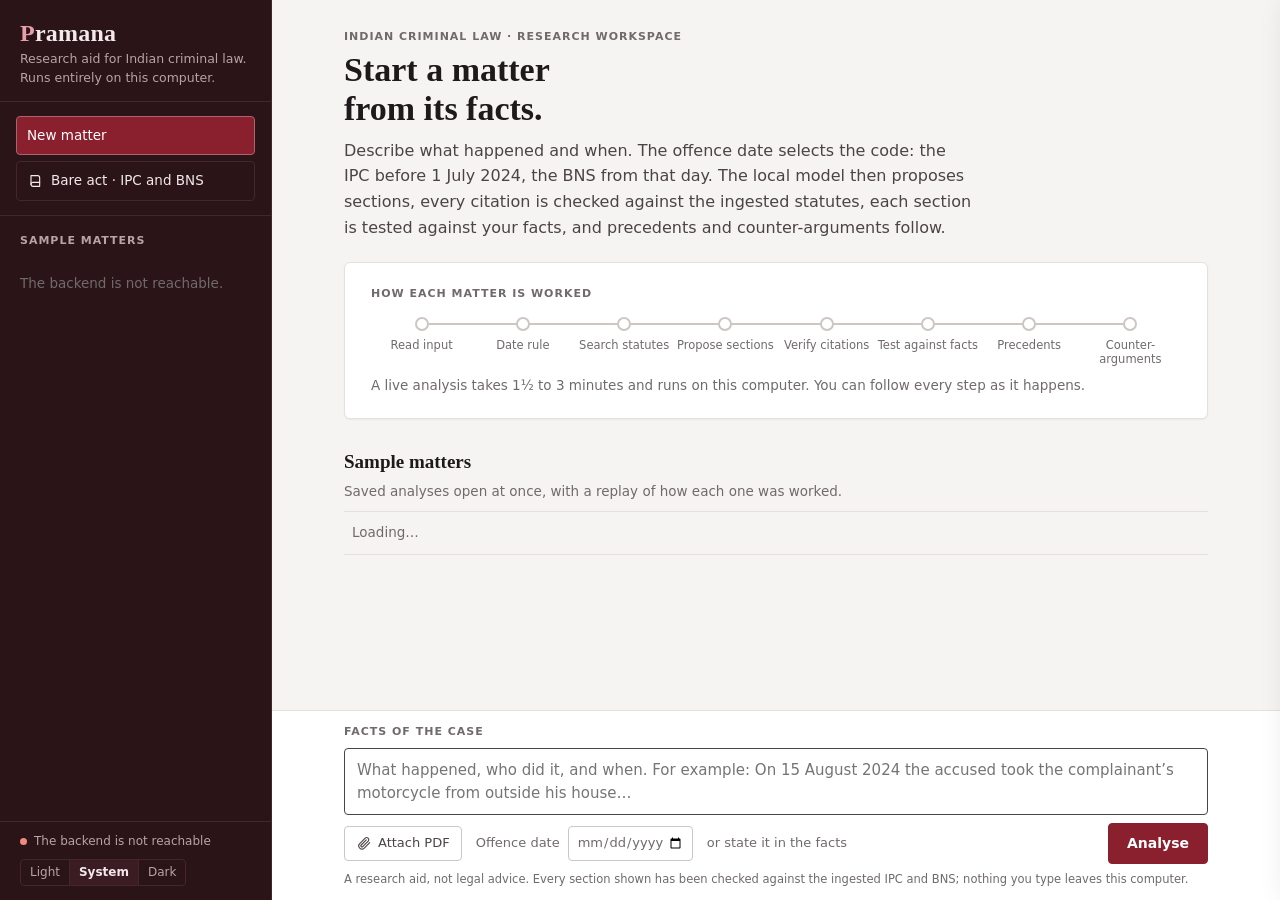
==== commit 62ffa5dc: "Colour grading: oxblood register and matter band, warm greys, status washes Owner chose the 'richer " ====
--- a/app/web/index.html
+++ b/app/web/index.html
@@ -10,10 +10,14 @@
 /* Layout: a register of matters on the left; one reading column for the matter file, set like a
    law report (section numbers in the margin, case names in italics); a docked instructions bar. */
 :root {
-  --paper: #f4f5f6;  --sheet: #ffffff;  --ink: #1b1e25;  --ink-2: #464c58;  --muted: #6b7280;
-  --rule: #dde0e5;   --rule-2: #c6cbd3; --accent: #8a1f2d; --accent-ink: #ffffff; --accent-wash: #f5e9eb; --fill: #8a1f2d; --fill-ink: #ffffff;
-  --ok: #1d6b3b;     --ok-wash: #e7f2eb; --warn: #8f5600;  --warn-wash: #faf0de; --bad: #ae2a1f; --bad-wash: #faebe9;
-  --hl: #fff4c2;
+  /* warm greys, biased toward the oxblood accent */
+  --paper: #f6f4f2;  --sheet: #ffffff;  --ink: #1e1a1b;  --ink-2: #4b4446;  --muted: #716a6b;
+  --rule: #e6e0dd;   --rule-2: #cec6c3; --accent: #8a1f2d; --accent-ink: #ffffff; --accent-wash: #f6eaeb; --fill: #8a1f2d; --fill-ink: #ffffff;
+  --ok: #1d6b3b;     --ok-wash: #eef6f0; --warn: #8f5600;  --warn-wash: #fbf3e4; --bad: #ae2a1f; --bad-wash: #fbeeec;
+  --hl: #fff2c4;
+  /* the register (left panel) and the matter band */
+  --reg-bg: #2a1418; --reg-ink: #f3e9ea; --reg-muted: #b9a3a6; --reg-rule: #44262b; --reg-hover: #3a1c22; --reg-accent: #e7a0a9;
+  --band-1: #8a1f2d; --band-2: #5e1520; --band-ink: #ffffff; --band-muted: #f0cfd3;
   /* outcome chart: categorical slots 1-4, validated for colour-blind separation */
   --s1: #2a78d6; --s2: #eb6834; --s3: #1baf7a; --s4: #eda100;
   --f-display: "Spectral", Georgia, "Times New Roman", serif;
@@ -24,19 +28,23 @@
 }
 @media (prefers-color-scheme: dark) {
   :root:not([data-theme="light"]) {
-    --paper: #121418; --sheet: #191c22; --ink: #e6e8ec; --ink-2: #b8bdc7; --muted: #8b929e;
-    --rule: #2a2e36;  --rule-2: #3a3f49; --accent: #df8691; --accent-ink: #1d0e11; --accent-wash: #37202a; --fill: #9b3341; --fill-ink: #ffffff;
-    --ok: #6cc38a;    --ok-wash: #16291d; --warn: #e3b25a; --warn-wash: #33290f; --bad: #f08b81; --bad-wash: #381c1a;
-    --hl: #4a4220;
+    --paper: #151213; --sheet: #1d191b; --ink: #ede7e8; --ink-2: #c5bcbe; --muted: #988e91;
+    --rule: #322b2e;  --rule-2: #463d41; --accent: #e08b96; --accent-ink: #1d0e11; --accent-wash: #3a2128; --fill: #9b3341; --fill-ink: #ffffff;
+    --ok: #6cc38a;    --ok-wash: #17271c; --warn: #e3b25a; --warn-wash: #2f2612; --bad: #f08b81; --bad-wash: #34191a;
+    --hl: #4a3f20;
+    --reg-bg: #0f0a0c; --reg-ink: #ede2e4; --reg-muted: #9c878b; --reg-rule: #2b1c20; --reg-hover: #22151a; --reg-accent: #e08b96;
+    --band-1: #6a1823; --band-2: #3e0e16; --band-ink: #ffffff; --band-muted: #e6c2c7;
     --s1: #3987e5; --s2: #d95926; --s3: #199e70; --s4: #c98500;
     --shadow: none; color-scheme: dark;
   }
 }
 :root[data-theme="dark"] {
-  --paper: #121418; --sheet: #191c22; --ink: #e6e8ec; --ink-2: #b8bdc7; --muted: #8b929e;
-  --rule: #2a2e36;  --rule-2: #3a3f49; --accent: #df8691; --accent-ink: #1d0e11; --accent-wash: #37202a; --fill: #9b3341; --fill-ink: #ffffff;
-  --ok: #6cc38a;    --ok-wash: #16291d; --warn: #e3b25a; --warn-wash: #33290f; --bad: #f08b81; --bad-wash: #381c1a;
-  --hl: #4a4220;
+  --paper: #151213; --sheet: #1d191b; --ink: #ede7e8; --ink-2: #c5bcbe; --muted: #988e91;
+  --rule: #322b2e;  --rule-2: #463d41; --accent: #e08b96; --accent-ink: #1d0e11; --accent-wash: #3a2128; --fill: #9b3341; --fill-ink: #ffffff;
+  --ok: #6cc38a;    --ok-wash: #17271c; --warn: #e3b25a; --warn-wash: #2f2612; --bad: #f08b81; --bad-wash: #34191a;
+  --hl: #4a3f20;
+  --reg-bg: #0f0a0c; --reg-ink: #ede2e4; --reg-muted: #9c878b; --reg-rule: #2b1c20; --reg-hover: #22151a; --reg-accent: #e08b96;
+  --band-1: #6a1823; --band-2: #3e0e16; --band-ink: #ffffff; --band-muted: #e6c2c7;
   --s1: #3987e5; --s2: #d95926; --s3: #199e70; --s4: #c98500;
   --shadow: none; color-scheme: dark;
 }
@@ -52,33 +60,34 @@
 .app { display: grid; grid-template-columns: 272px minmax(0, 1fr); height: 100%; }
 
 /* ---------- register (left) ---------- */
-.register { background: var(--sheet); border-right: 1px solid var(--rule); display: flex; flex-direction: column; min-height: 0; }
-.brand { padding: 20px 20px 14px; border-bottom: 1px solid var(--rule); }
+.register { background: var(--reg-bg); color: var(--reg-ink); border-right: 1px solid var(--reg-rule); display: flex; flex-direction: column; min-height: 0; }
+.brand { padding: 20px 20px 14px; border-bottom: 1px solid var(--reg-rule); }
 .brand .name { font-family: var(--f-display); font-size: 24px; font-weight: 600; letter-spacing: .01em; line-height: 1.1; }
-.brand .name::first-letter { color: var(--accent); }
-.brand p { margin: 4px 0 0; font-size: 12.5px; color: var(--muted); line-height: 1.45; }
-.reg-actions { display: grid; gap: 6px; padding: 14px 16px; border-bottom: 1px solid var(--rule); }
-.reg-btn { display: flex; align-items: center; gap: 8px; width: 100%; padding: 8px 10px; border: 1px solid var(--rule-2); border-radius: 4px;
-  background: var(--sheet); cursor: pointer; text-align: left; font-size: 13.5px; font-weight: 500; }
-.reg-btn:hover { border-color: var(--ink-2); }
-.reg-btn.primary { background: var(--fill); border-color: var(--fill); color: var(--fill-ink); }
+.brand .name::first-letter { color: var(--reg-accent); }
+.brand p { margin: 4px 0 0; font-size: 12.5px; color: var(--reg-muted); line-height: 1.45; }
+.reg-actions { display: grid; gap: 6px; padding: 14px 16px; border-bottom: 1px solid var(--reg-rule); }
+.reg-btn { display: flex; align-items: center; gap: 8px; width: 100%; padding: 8px 10px; border: 1px solid var(--reg-rule); border-radius: 4px;
+  background: transparent; color: var(--reg-ink); cursor: pointer; text-align: left; font-size: 13.5px; font-weight: 500; }
+.reg-btn:hover { background: var(--reg-hover); border-color: var(--reg-muted); }
+.reg-btn.primary { background: var(--fill); border-color: color-mix(in srgb, var(--fill) 70%, #ffffff); color: var(--fill-ink); }
 .reg-btn.primary:hover { filter: brightness(1.06); }
-.reg-h { margin: 16px 20px 6px; font-size: 11px; font-weight: 600; letter-spacing: .09em; text-transform: uppercase; color: var(--muted); }
+.reg-h { margin: 16px 20px 6px; font-size: 11px; font-weight: 600; letter-spacing: .09em; text-transform: uppercase; color: var(--reg-muted); }
 .matters { overflow-y: auto; padding: 0 8px 12px; flex: 1; }
 .matter-link { display: grid; grid-template-columns: 38px minmax(0, 1fr); gap: 2px 8px; width: 100%; padding: 8px 12px; border: 0; border-radius: 4px;
   background: transparent; cursor: pointer; text-align: left; }
-.matter-link:hover { background: var(--paper); }
-.matter-link .code { grid-row: span 2; font-family: var(--f-mono); font-size: 11.5px; font-weight: 500; color: var(--accent); padding-top: 2px; }
+.matter-link { color: var(--reg-ink); }
+.matter-link:hover { background: var(--reg-hover); }
+.matter-link .code { grid-row: span 2; font-family: var(--f-mono); font-size: 11.5px; font-weight: 500; color: var(--reg-accent); padding-top: 2px; }
 .matter-link .t { font-size: 13.5px; font-weight: 500; line-height: 1.35; }
-.matter-link .d { font-size: 12px; color: var(--muted); }
-.reg-foot { border-top: 1px solid var(--rule); padding: 10px 20px 14px; display: grid; gap: 8px; font-size: 12px; color: var(--muted); }
+.matter-link .d { font-size: 12px; color: var(--reg-muted); }
+.reg-foot { border-top: 1px solid var(--reg-rule); padding: 10px 20px 14px; display: grid; gap: 8px; font-size: 12px; color: var(--reg-muted); }
 .health { display: flex; align-items: center; gap: 7px; }
-.health i { width: 7px; height: 7px; border-radius: 50%; background: var(--muted); flex: none; }
-.health i.up { background: var(--ok); } .health i.down { background: var(--bad); }
-.theme { display: flex; border: 1px solid var(--rule-2); border-radius: 4px; overflow: hidden; width: max-content; }
-.theme button { border: 0; background: transparent; padding: 3px 9px; font-size: 12px; cursor: pointer; color: var(--muted); }
-.theme button + button { border-left: 1px solid var(--rule-2); }
-.theme button[aria-pressed="true"] { background: var(--paper); color: var(--ink); font-weight: 600; }
+.health i { width: 7px; height: 7px; border-radius: 50%; background: var(--reg-muted); flex: none; }
+.health i.up { background: #5fbf7f; } .health i.down { background: #f08b81; }
+.theme { display: flex; border: 1px solid var(--reg-rule); border-radius: 4px; overflow: hidden; width: max-content; }
+.theme button { border: 0; background: transparent; padding: 3px 9px; font-size: 12px; cursor: pointer; color: var(--reg-muted); }
+.theme button + button { border-left: 1px solid var(--reg-rule); }
+.theme button[aria-pressed="true"] { background: var(--reg-hover); color: var(--reg-ink); font-weight: 600; }
 
 /* ---------- main column ---------- */
 main { display: flex; flex-direction: column; min-width: 0; min-height: 0; }
@@ -108,7 +117,8 @@
 .banner.info { background: var(--accent-wash); border-color: color-mix(in srgb, var(--accent) 25%, transparent); }
 @keyframes rise { from { opacity: 0; transform: translateY(6px); } to { opacity: 1; transform: none; } }
 @keyframes rowin { from { opacity: 0; } to { opacity: 1; } }
-@keyframes cellin { from { background: var(--hl); } to { background: transparent; } }
+/* an inset shadow, not a background: the cell keeps its status wash underneath */
+@keyframes cellin { from { box-shadow: inset 0 0 0 999px var(--hl); } to { box-shadow: inset 0 0 0 999px transparent; } }
 @keyframes pulse { 0% { box-shadow: 0 0 0 0 color-mix(in srgb, var(--accent) 45%, transparent); } 100% { box-shadow: 0 0 0 9px transparent; } }
 @keyframes flow { from { background-position: 0 0; } to { background-position: 12px 0; } }
 @keyframes flash { from { background: var(--hl); } to { background: transparent; } }
@@ -162,6 +172,9 @@
 .ledger .tt { display: block; color: var(--muted); font-size: 12.5px; line-height: 1.35; max-width: 26ch; }
 .ledger tr.struck .sec { text-decoration: line-through; color: var(--muted); }
 .mk-ok { color: var(--ok); font-weight: 500; } .mk-bad { color: var(--bad); font-weight: 500; } .mk-warn { color: var(--warn); font-weight: 500; }
+.ledger td:has(> .mk-ok) { background: var(--ok-wash); } .ledger td:has(> .mk-warn) { background: var(--warn-wash); }
+.ledger td:has(> .mk-bad) { background: var(--bad-wash); }
+.ledger tr.struck td:first-child { background: var(--bad-wash); }
 .mk-dim { color: var(--muted); }
 .cands { font-size: 13px; color: var(--muted); margin: 12px 0 0; }
 .cands .mono { color: var(--ink-2); }
@@ -169,13 +182,16 @@
 .tally b { font-family: var(--f-mono); font-size: 17px; font-weight: 500; color: var(--ink); margin-right: 6px; }
 
 /* ---------- the matter file (report) ---------- */
-.matter-h { display: flex; flex-wrap: wrap; justify-content: space-between; gap: 14px 28px; align-items: flex-end; padding-bottom: 16px; border-bottom: 1px solid var(--rule-2); }
-.codemark .code { font-family: var(--f-mono); font-size: 30px; font-weight: 500; letter-spacing: .06em; color: var(--accent); line-height: 1; }
-.codemark .full { display: block; font-family: var(--f-display); font-size: 16px; margin-top: 6px; }
+.sheet.matter { padding-top: 0; overflow: hidden; }
+.matter-h { display: flex; flex-wrap: wrap; justify-content: space-between; gap: 14px 28px; align-items: flex-end;
+  margin: 0 -26px; padding: 22px 26px 18px; color: var(--band-ink);
+  background: linear-gradient(115deg, var(--band-1) 0%, var(--band-2) 100%); }
+.codemark .code { font-family: var(--f-mono); font-size: 30px; font-weight: 500; letter-spacing: .06em; color: var(--band-ink); line-height: 1; }
+.codemark .full { display: block; font-family: var(--f-display); font-size: 16px; margin-top: 6px; color: var(--band-ink); }
 .meta { display: flex; gap: 26px; margin: 0; flex-wrap: wrap; }
 .meta div { display: grid; }
-.meta dt { font-size: 11px; font-weight: 600; letter-spacing: .08em; text-transform: uppercase; color: var(--muted); }
-.meta dd { margin: 0; font-family: var(--f-mono); font-size: 14px; }
+.meta dt { font-size: 11px; font-weight: 600; letter-spacing: .08em; text-transform: uppercase; color: var(--band-muted); }
+.meta dd { margin: 0; font-family: var(--f-mono); font-size: 14px; color: var(--band-ink); }
 .verdict { margin: 16px 0 8px; font-size: 15px; }
 .vbar { display: flex; height: 8px; gap: 2px; margin-bottom: 6px; max-width: 520px; }
 .vbar span { height: 100%; border-radius: 1px; transform-origin: left; animation: grow .8s cubic-bezier(.2,.8,.2,1) both; }
@@ -185,7 +201,9 @@
 .matter h2 { font-family: var(--f-display); font-size: 21px; font-weight: 600; margin: 34px 0 4px; padding-bottom: 8px; border-bottom: 1px solid var(--rule); }
 .matter h2 small { font-family: var(--f-body); font-size: 13px; font-weight: 400; color: var(--muted); margin-left: 10px; }
 
-.charge { display: grid; grid-template-columns: 76px minmax(0, 1fr); gap: 0 18px; padding: 16px 0; border-bottom: 1px solid var(--rule); animation: rise .35s ease both; animation-delay: var(--d, 0ms); }
+.charge { display: grid; grid-template-columns: 76px minmax(0, 1fr); gap: 0 18px; padding: 16px 14px 16px 0; margin: 0 -14px 0 0; border-bottom: 1px solid var(--rule); animation: rise .35s ease both; animation-delay: var(--d, 0ms); }
+.charge.ok { background: linear-gradient(90deg, transparent 0, transparent 76px, var(--ok-wash) 76px); }
+.charge.warn { background: linear-gradient(90deg, transparent 0, transparent 76px, var(--warn-wash) 76px); }
 .margin { display: flex; flex-direction: column; align-items: flex-end; text-decoration: none; color: inherit; padding-top: 2px; border-right: 2px solid var(--rule-2); padding-right: 12px; cursor: pointer; }
 .charge.ok .margin { border-right-color: var(--ok); } .charge.warn .margin { border-right-color: var(--warn); }
 .margin .c { font-family: var(--f-mono); font-size: 11px; letter-spacing: .08em; color: var(--muted); }
@@ -199,7 +217,8 @@
 .status.warn { color: var(--warn); } .status.warn::before { background: var(--warn); }
 .status.dim { color: var(--ink-2); } .status.dim::before { background: var(--muted); }
 .charge p { margin: 6px 0 0; color: var(--ink-2); max-width: 70ch; }
-.charge .doubt { color: var(--ink); background: var(--warn-wash); padding: 6px 10px; border-radius: 3px; }
+.charge .doubt { color: var(--ink); background: var(--sheet); border: 1px solid color-mix(in srgb, var(--warn) 35%, transparent); padding: 6px 10px; border-radius: 3px; }
+.charge > div { padding-left: 0; }
 .pb { display: flex; flex-wrap: wrap; gap: 6px 28px; margin: 12px 0 0; }
 .pb div { display: grid; }
 .pb dt { font-size: 10.5px; font-weight: 600; letter-spacing: .08em; text-transform: uppercase; color: var(--muted); }
@@ -338,6 +357,7 @@
   .topbar { display: flex; }
   .col { padding: 20px 16px 20px; }
   .sheet { padding: 18px 16px; }
+  .matter-h { margin: 0 -16px; padding: 18px 16px 16px; }
 }
 @media (max-width: 560px) {
   .track .lbl { display: none; }
@@ -815,7 +835,7 @@
   if (rej) parts.push(`<b>${rej}</b> citation${rej > 1 ? "s" : ""} rejected by the graph`);
   if (out) parts.push(`<b>${out}</b> ruled out by the model`);
   if (!parts.length) return `<p class="verdict">No section was both proposed and verified for these facts.</p>`;
-  const segs = [[sup, "var(--ok)", "supported"], [dbt, "var(--warn)", "doubted"], [inc, "var(--rule-2)", "included"], [rej, "var(--bad)", "rejected"]].filter(s => s[0]);
+  const segs = [[sup, "var(--ok)", "supported"], [dbt, "var(--warn)", "doubted"], [inc, "var(--muted)", "included"], [rej, "var(--bad)", "rejected"]].filter(s => s[0]);
   return `<p class="verdict">${parts.join(" · ")}.</p>
     ${segs.length ? `<div class="vbar" role="img" aria-label="${esc(parts.join(", ").replace(/<\/?b>/g, ""))}">${segs.map(([n, c, l], i) => `<span style="flex:${n};background:${c};animation-delay:${i * 90}ms" data-tip="${n} ${l}"></span>`).join("")}</div>
     <div class="vkey">${segs.map(([, c, l]) => `<span><i style="background:${c}"></i>${l}</span>`).join("")}</div>` : ""}`;
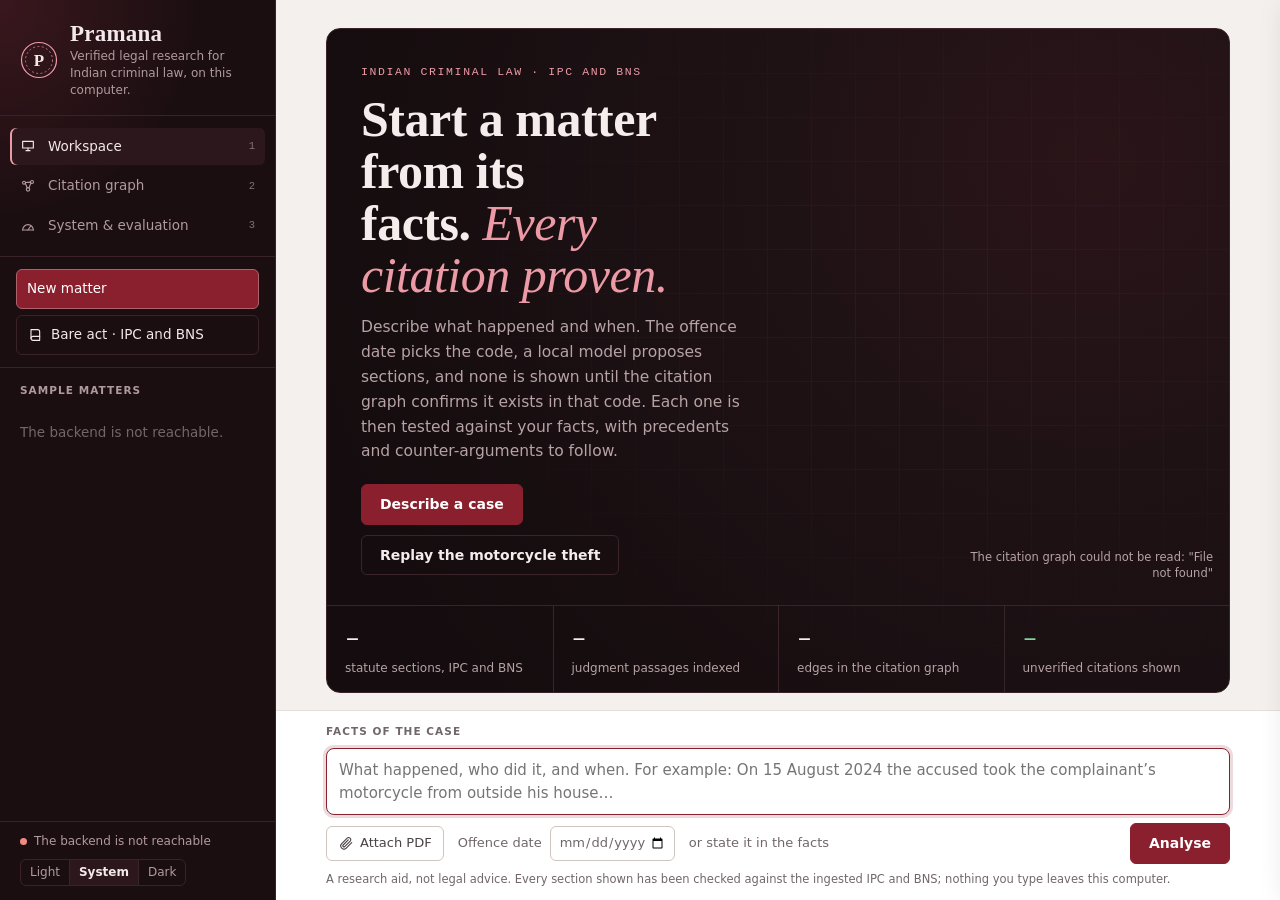
==== commit 45ba8d90: "Final demo: redesigned interface, animated deck, expanded guide, paper - Web interface redesigned wi" ====
--- a/app/web/index.html
+++ b/app/web/index.html
@@ -7,44 +7,60 @@
 <link rel="icon" href="data:image/svg+xml,%3Csvg xmlns='http://www.w3.org/2000/svg' viewBox='0 0 32 32'%3E%3Crect width='32' height='32' rx='4' fill='%238a1f2d'/%3E%3Ctext x='16' y='23' font-family='Georgia,serif' font-size='20' text-anchor='middle' fill='%23fff'%3EP%3C/text%3E%3C/svg%3E">
 <link rel="stylesheet" href="/static/fonts/fonts.css">
 <style>
-/* Layout: a register of matters on the left; one reading column for the matter file, set like a
-   law report (section numbers in the margin, case names in italics); a docked instructions bar. */
+/* Layout: a dark register rail (navigation, sample matters) beside three views - the Workspace
+   (a law-report matter file, opened by a dark "chamber" that shows the real citation graph),
+   the Graph explorer and the System view. Every figure and graph is drawn from live API data. */
 :root {
   /* warm greys, biased toward the oxblood accent */
-  --paper: #f6f4f2;  --sheet: #ffffff;  --ink: #1e1a1b;  --ink-2: #4b4446;  --muted: #716a6b;
-  --rule: #e6e0dd;   --rule-2: #cec6c3; --accent: #8a1f2d; --accent-ink: #ffffff; --accent-wash: #f6eaeb; --fill: #8a1f2d; --fill-ink: #ffffff;
-  --ok: #1d6b3b;     --ok-wash: #eef6f0; --warn: #8f5600;  --warn-wash: #fbf3e4; --bad: #ae2a1f; --bad-wash: #fbeeec;
-  --hl: #fff2c4;
-  /* the register (left panel) and the matter band */
-  --reg-bg: #2a1418; --reg-ink: #f3e9ea; --reg-muted: #b9a3a6; --reg-rule: #44262b; --reg-hover: #3a1c22; --reg-accent: #e7a0a9;
-  --band-1: #8a1f2d; --band-2: #5e1520; --band-ink: #ffffff; --band-muted: #f0cfd3;
+  --paper: #f3f0ed;  --sheet: #ffffff;  --ink: #1c1718;  --ink-2: #4a4244;  --muted: #71676a;
+  --rule: #e6dfdb;   --rule-2: #cfc5c1; --accent: #8a1f2d; --accent-ink: #ffffff; --accent-wash: #f6e9eb; --fill: #8a1f2d; --fill-ink: #ffffff;
+  --brass: #8a5f0a;  --brass-wash: #f7efdc;
+  --ok: #1d6b3b;     --ok-wash: #ecf5ef; --warn: #8f5600;  --warn-wash: #fbf2e2; --bad: #ae2a1f; --bad-wash: #fbedeb;
+  --hl: #fff0bd;
+  /* the register (rail) */
+  --reg-bg: #1b0e11; --reg-ink: #f3e9ea; --reg-muted: #b19a9e; --reg-rule: #3a2328; --reg-hover: #2c171c; --reg-accent: #ec9aa6;
+  /* the chamber: a deliberately dark stage in both themes, for the live graphs */
+  --ch-bg: #140c0e; --ch-bg-2: #1f1215; --ch-ink: #f5ecec; --ch-muted: #b7a2a5; --ch-rule: #3b2429; --ch-glow: rgba(216, 74, 96, .22);
+  /* the matter band */
+  --band-1: #8a1f2d; --band-2: #5a1420; --band-ink: #ffffff; --band-muted: #f0cfd3;
+  /* graph roles, categorical, validated (charge, IPC<->BNS counterpart, judgment, co-cited section) */
+  --g1: #b3263c; --g2: #c08a00; --g3: #0f8f82; --g4: #3b6fd0;
+  /* the same roles on the chamber's dark ground, validated against it */
+  --cg1: #d84a60; --cg2: #b8860e; --cg3: #14998b; --cg4: #5a7fe0;
   /* outcome chart: categorical slots 1-4, validated for colour-blind separation */
   --s1: #2a78d6; --s2: #eb6834; --s3: #1baf7a; --s4: #eda100;
   --f-display: "Spectral", Georgia, "Times New Roman", serif;
   --f-body: "IBM Plex Sans", "Segoe UI", system-ui, -apple-system, sans-serif;
   --f-mono: "IBM Plex Mono", Consolas, "Courier New", monospace;
-  --shadow: 0 1px 2px rgba(20, 24, 33, .05);
+  --shadow: 0 1px 2px rgba(28, 16, 18, .05), 0 6px 24px -12px rgba(28, 16, 18, .14);
+  --ease: cubic-bezier(.2, .8, .2, 1);
   color-scheme: light;
 }
 @media (prefers-color-scheme: dark) {
   :root:not([data-theme="light"]) {
-    --paper: #151213; --sheet: #1d191b; --ink: #ede7e8; --ink-2: #c5bcbe; --muted: #988e91;
-    --rule: #322b2e;  --rule-2: #463d41; --accent: #e08b96; --accent-ink: #1d0e11; --accent-wash: #3a2128; --fill: #9b3341; --fill-ink: #ffffff;
-    --ok: #6cc38a;    --ok-wash: #17271c; --warn: #e3b25a; --warn-wash: #2f2612; --bad: #f08b81; --bad-wash: #34191a;
+    --paper: #120e0f; --sheet: #1b1618; --ink: #efe8e9; --ink-2: #c7bdbf; --muted: #9a8f92;
+    --rule: #30292c;  --rule-2: #463d41; --accent: #e58b98; --accent-ink: #1d0e11; --accent-wash: #37202a; --fill: #a3384a; --fill-ink: #ffffff;
+    --brass: #dcae55; --brass-wash: #2c2412;
+    --ok: #6cc38a;    --ok-wash: #15251a; --warn: #e3b25a; --warn-wash: #2e2512; --bad: #f08b81; --bad-wash: #331819;
     --hl: #4a3f20;
-    --reg-bg: #0f0a0c; --reg-ink: #ede2e4; --reg-muted: #9c878b; --reg-rule: #2b1c20; --reg-hover: #22151a; --reg-accent: #e08b96;
-    --band-1: #6a1823; --band-2: #3e0e16; --band-ink: #ffffff; --band-muted: #e6c2c7;
+    --reg-bg: #0c0809; --reg-ink: #ede2e4; --reg-muted: #9c878b; --reg-rule: #2a1b1f; --reg-hover: #1e1316; --reg-accent: #e58b98;
+    --ch-bg: #0e0a0b; --ch-bg-2: #181012; --ch-rule: #33222a;
+    --band-1: #6a1823; --band-2: #3c0e16; --band-ink: #ffffff; --band-muted: #e6c2c7;
+    --g1: #d84a60; --g2: #b8860e; --g3: #14998b; --g4: #5a7fe0;
     --s1: #3987e5; --s2: #d95926; --s3: #199e70; --s4: #c98500;
     --shadow: none; color-scheme: dark;
   }
 }
 :root[data-theme="dark"] {
-  --paper: #151213; --sheet: #1d191b; --ink: #ede7e8; --ink-2: #c5bcbe; --muted: #988e91;
-  --rule: #322b2e;  --rule-2: #463d41; --accent: #e08b96; --accent-ink: #1d0e11; --accent-wash: #3a2128; --fill: #9b3341; --fill-ink: #ffffff;
-  --ok: #6cc38a;    --ok-wash: #17271c; --warn: #e3b25a; --warn-wash: #2f2612; --bad: #f08b81; --bad-wash: #34191a;
+  --paper: #120e0f; --sheet: #1b1618; --ink: #efe8e9; --ink-2: #c7bdbf; --muted: #9a8f92;
+  --rule: #30292c;  --rule-2: #463d41; --accent: #e58b98; --accent-ink: #1d0e11; --accent-wash: #37202a; --fill: #a3384a; --fill-ink: #ffffff;
+  --brass: #dcae55; --brass-wash: #2c2412;
+  --ok: #6cc38a;    --ok-wash: #15251a; --warn: #e3b25a; --warn-wash: #2e2512; --bad: #f08b81; --bad-wash: #331819;
   --hl: #4a3f20;
-  --reg-bg: #0f0a0c; --reg-ink: #ede2e4; --reg-muted: #9c878b; --reg-rule: #2b1c20; --reg-hover: #22151a; --reg-accent: #e08b96;
-  --band-1: #6a1823; --band-2: #3e0e16; --band-ink: #ffffff; --band-muted: #e6c2c7;
+  --reg-bg: #0c0809; --reg-ink: #ede2e4; --reg-muted: #9c878b; --reg-rule: #2a1b1f; --reg-hover: #1e1316; --reg-accent: #e58b98;
+  --ch-bg: #0e0a0b; --ch-bg-2: #181012; --ch-rule: #33222a;
+  --band-1: #6a1823; --band-2: #3c0e16; --band-ink: #ffffff; --band-muted: #e6c2c7;
+  --g1: #d84a60; --g2: #b8860e; --g3: #14998b; --g4: #5a7fe0;
   --s1: #3987e5; --s2: #d95926; --s3: #199e70; --s4: #c98500;
   --shadow: none; color-scheme: dark;
 }
@@ -57,34 +73,43 @@
 :focus-visible { outline: 2px solid var(--accent); outline-offset: 2px; }
 h1, h2, h3 { text-wrap: balance; }
 
-.app { display: grid; grid-template-columns: 272px minmax(0, 1fr); height: 100%; }
-
-/* ---------- register (left) ---------- */
-.register { background: var(--reg-bg); color: var(--reg-ink); border-right: 1px solid var(--reg-rule); display: flex; flex-direction: column; min-height: 0; }
-.brand { padding: 20px 20px 14px; border-bottom: 1px solid var(--reg-rule); }
-.brand .name { font-family: var(--f-display); font-size: 24px; font-weight: 600; letter-spacing: .01em; line-height: 1.1; }
-.brand .name::first-letter { color: var(--reg-accent); }
-.brand p { margin: 4px 0 0; font-size: 12.5px; color: var(--reg-muted); line-height: 1.45; }
-.reg-actions { display: grid; gap: 6px; padding: 14px 16px; border-bottom: 1px solid var(--reg-rule); }
-.reg-btn { display: flex; align-items: center; gap: 8px; width: 100%; padding: 8px 10px; border: 1px solid var(--reg-rule); border-radius: 4px;
+.app { display: grid; grid-template-columns: 276px minmax(0, 1fr); height: 100%; }
+
+/* ---------- register (rail) ---------- */
+.register { background: var(--reg-bg); color: var(--reg-ink); border-right: 1px solid var(--reg-rule); display: flex; flex-direction: column; min-height: 0; position: relative; }
+.register::after { content: ""; position: absolute; inset: 0; pointer-events: none;
+  background: radial-gradient(120% 40% at 0% 0%, rgba(216, 74, 96, .16), transparent 60%); }
+.brand { padding: 22px 20px 16px; border-bottom: 1px solid var(--reg-rule); display: grid; grid-template-columns: 38px minmax(0, 1fr); gap: 0 12px; align-items: center; position: relative; z-index: 1; }
+.seal { width: 38px; height: 38px; grid-row: span 2; }
+.seal circle { fill: none; stroke: var(--reg-accent); }
+.seal text { fill: var(--reg-ink); font-family: var(--f-display); font-size: 17px; font-weight: 600; }
+.brand .name { font-family: var(--f-display); font-size: 23px; font-weight: 600; letter-spacing: .01em; line-height: 1.05; }
+.brand p { margin: 2px 0 0; font-size: 12px; color: var(--reg-muted); line-height: 1.4; }
+.nav { display: grid; gap: 2px; padding: 12px 10px; border-bottom: 1px solid var(--reg-rule); position: relative; z-index: 1; }
+.nav button { display: grid; grid-template-columns: 18px minmax(0, 1fr) auto; align-items: center; gap: 10px; border: 0; background: transparent; color: var(--reg-muted);
+  padding: 8px 10px; border-radius: 6px; cursor: pointer; text-align: left; font-size: 13.5px; font-weight: 500; transition: background .15s, color .15s; }
+.nav button:hover { background: var(--reg-hover); color: var(--reg-ink); }
+.nav button[aria-current="page"] { background: var(--reg-hover); color: var(--reg-ink); box-shadow: inset 2px 0 0 var(--reg-accent); }
+.nav button .k { font-family: var(--f-mono); font-size: 10.5px; color: var(--reg-muted); opacity: .7; }
+.reg-actions { display: grid; gap: 6px; padding: 12px 16px; border-bottom: 1px solid var(--reg-rule); position: relative; z-index: 1; }
+.reg-btn { display: flex; align-items: center; gap: 8px; width: 100%; padding: 8px 10px; border: 1px solid var(--reg-rule); border-radius: 6px;
   background: transparent; color: var(--reg-ink); cursor: pointer; text-align: left; font-size: 13.5px; font-weight: 500; }
 .reg-btn:hover { background: var(--reg-hover); border-color: var(--reg-muted); }
 .reg-btn.primary { background: var(--fill); border-color: color-mix(in srgb, var(--fill) 70%, #ffffff); color: var(--fill-ink); }
-.reg-btn.primary:hover { filter: brightness(1.06); }
-.reg-h { margin: 16px 20px 6px; font-size: 11px; font-weight: 600; letter-spacing: .09em; text-transform: uppercase; color: var(--reg-muted); }
-.matters { overflow-y: auto; padding: 0 8px 12px; flex: 1; }
-.matter-link { display: grid; grid-template-columns: 38px minmax(0, 1fr); gap: 2px 8px; width: 100%; padding: 8px 12px; border: 0; border-radius: 4px;
-  background: transparent; cursor: pointer; text-align: left; }
-.matter-link { color: var(--reg-ink); }
+.reg-btn.primary:hover { filter: brightness(1.08); }
+.reg-h { margin: 14px 20px 6px; font-size: 10.5px; font-weight: 600; letter-spacing: .1em; text-transform: uppercase; color: var(--reg-muted); position: relative; z-index: 1; }
+.matters { overflow-y: auto; padding: 0 8px 12px; flex: 1; position: relative; z-index: 1; }
+.matter-link { display: grid; grid-template-columns: 38px minmax(0, 1fr); gap: 2px 8px; width: 100%; padding: 8px 12px; border: 0; border-radius: 6px;
+  background: transparent; cursor: pointer; text-align: left; color: var(--reg-ink); }
 .matter-link:hover { background: var(--reg-hover); }
 .matter-link .code { grid-row: span 2; font-family: var(--f-mono); font-size: 11.5px; font-weight: 500; color: var(--reg-accent); padding-top: 2px; }
 .matter-link .t { font-size: 13.5px; font-weight: 500; line-height: 1.35; }
 .matter-link .d { font-size: 12px; color: var(--reg-muted); }
-.reg-foot { border-top: 1px solid var(--reg-rule); padding: 10px 20px 14px; display: grid; gap: 8px; font-size: 12px; color: var(--reg-muted); }
+.reg-foot { border-top: 1px solid var(--reg-rule); padding: 10px 20px 14px; display: grid; gap: 8px; font-size: 12px; color: var(--reg-muted); position: relative; z-index: 1; }
 .health { display: flex; align-items: center; gap: 7px; }
 .health i { width: 7px; height: 7px; border-radius: 50%; background: var(--reg-muted); flex: none; }
-.health i.up { background: #5fbf7f; } .health i.down { background: #f08b81; }
-.theme { display: flex; border: 1px solid var(--reg-rule); border-radius: 4px; overflow: hidden; width: max-content; }
+.health i.up { background: #5fbf7f; box-shadow: 0 0 0 3px rgba(95, 191, 127, .18); } .health i.down { background: #f08b81; }
+.theme { display: flex; border: 1px solid var(--reg-rule); border-radius: 6px; overflow: hidden; width: max-content; }
 .theme button { border: 0; background: transparent; padding: 3px 9px; font-size: 12px; cursor: pointer; color: var(--reg-muted); }
 .theme button + button { border-left: 1px solid var(--reg-rule); }
 .theme button[aria-pressed="true"] { background: var(--reg-hover); color: var(--reg-ink); font-weight: 600; }
@@ -93,61 +118,154 @@
 main { display: flex; flex-direction: column; min-width: 0; min-height: 0; }
 .topbar { display: none; align-items: center; justify-content: space-between; gap: 12px; padding: 10px 16px; border-bottom: 1px solid var(--rule); background: var(--sheet); }
 .topbar .name { font-family: var(--f-display); font-size: 19px; font-weight: 600; }
+.view { flex: 1; min-height: 0; display: flex; flex-direction: column; }
+.view[hidden] { display: none !important; }
 .thread { flex: 1; overflow-y: auto; scroll-behavior: smooth; }
-.col { max-width: 920px; margin: 0 auto; padding: 28px 28px 24px; display: grid; gap: 22px; }
-.entry { animation: rise .3s ease both; min-width: 0; }
-.label { font-size: 11px; font-weight: 600; letter-spacing: .09em; text-transform: uppercase; color: var(--muted); margin-bottom: 4px; }
-.entry.facts, .entry.question { border-left: 2px solid var(--rule-2); padding: 2px 0 2px 16px; }
-.entry.facts p, .entry.question p { margin: 0; white-space: pre-wrap; font-family: var(--f-display); font-size: 17px; line-height: 1.55; color: var(--ink); }
+.col { max-width: 960px; margin: 0 auto; padding: 28px 28px 24px; display: grid; grid-template-columns: minmax(0, 1fr); gap: 22px; }
+.col > *, .sheet { min-width: 0; }
+.entry { animation: rise .4s var(--ease) both; min-width: 0; }
+.label { font-size: 10.5px; font-weight: 600; letter-spacing: .1em; text-transform: uppercase; color: var(--muted); margin-bottom: 4px; }
+.entry.facts, .entry.question { border-left: 2px solid var(--accent); padding: 2px 0 2px 16px; }
+.entry.facts p, .entry.question p { margin: 0; white-space: pre-wrap; font-family: var(--f-display); font-size: 17.5px; line-height: 1.55; color: var(--ink); }
 .entry.question p { font-style: italic; }
 .note { color: var(--muted); font-size: 13.5px; }
-.sheet { background: var(--sheet); border: 1px solid var(--rule); border-radius: 6px; box-shadow: var(--shadow); padding: 22px 26px; }
-.btn { border: 1px solid var(--fill); background: var(--fill); color: var(--fill-ink); border-radius: 4px; padding: 8px 18px; cursor: pointer; font-weight: 600; font-size: 14px; }
-.btn:hover { filter: brightness(1.06); }
+.sheet { background: var(--sheet); border: 1px solid var(--rule); border-radius: 10px; box-shadow: var(--shadow); padding: 22px 26px; }
+.btn { border: 1px solid var(--fill); background: var(--fill); color: var(--fill-ink); border-radius: 6px; padding: 8px 18px; cursor: pointer; font-weight: 600; font-size: 14px; transition: filter .15s, transform .15s; }
+.btn:hover { filter: brightness(1.08); }
+.btn:active { transform: translateY(1px); }
 .btn:disabled { opacity: .45; cursor: default; filter: none; }
-.tbtn { display: inline-flex; align-items: center; gap: 6px; border: 1px solid var(--rule-2); background: var(--sheet); border-radius: 4px; padding: 6px 11px; cursor: pointer; font-size: 13px; font-weight: 500; color: var(--ink-2); }
+.tbtn { display: inline-flex; align-items: center; gap: 6px; border: 1px solid var(--rule-2); background: var(--sheet); border-radius: 6px; padding: 6px 11px; cursor: pointer; font-size: 13px; font-weight: 500; color: var(--ink-2); }
 .tbtn:hover { border-color: var(--ink-2); color: var(--ink); }
 .tbtn:disabled { opacity: .45; cursor: default; }
-.tbtn[aria-pressed="true"] { border-color: var(--accent); color: var(--accent); }
+.tbtn[aria-pressed="true"] { border-color: var(--accent); color: var(--accent); background: var(--accent-wash); }
 .link { border: 0; background: none; padding: 0; color: var(--accent); cursor: pointer; font-size: inherit; text-decoration: underline; text-underline-offset: 3px; text-decoration-thickness: 1px; }
 .ic { width: 16px; height: 16px; flex: none; }
-.banner { border: 1px solid var(--rule); border-radius: 4px; padding: 10px 14px; font-size: 14px; background: var(--paper); }
+.banner { border: 1px solid var(--rule); border-radius: 6px; padding: 10px 14px; font-size: 14px; background: var(--paper); }
 .banner.warn { border-color: color-mix(in srgb, var(--warn) 40%, transparent); background: var(--warn-wash); }
 .banner.err { border-color: color-mix(in srgb, var(--bad) 40%, transparent); background: var(--bad-wash); color: var(--bad); }
 .banner.info { background: var(--accent-wash); border-color: color-mix(in srgb, var(--accent) 25%, transparent); }
-@keyframes rise { from { opacity: 0; transform: translateY(6px); } to { opacity: 1; transform: none; } }
+@keyframes rise { from { opacity: 0; transform: translateY(8px); } to { opacity: 1; transform: none; } }
 @keyframes rowin { from { opacity: 0; } to { opacity: 1; } }
-/* an inset shadow, not a background: the cell keeps its status wash underneath */
 @keyframes cellin { from { box-shadow: inset 0 0 0 999px var(--hl); } to { box-shadow: inset 0 0 0 999px transparent; } }
-@keyframes pulse { 0% { box-shadow: 0 0 0 0 color-mix(in srgb, var(--accent) 45%, transparent); } 100% { box-shadow: 0 0 0 9px transparent; } }
+@keyframes pulse { 0% { box-shadow: 0 0 0 0 color-mix(in srgb, var(--accent) 45%, transparent); } 100% { box-shadow: 0 0 0 10px transparent; } }
 @keyframes flow { from { background-position: 0 0; } to { background-position: 12px 0; } }
 @keyframes flash { from { background: var(--hl); } to { background: transparent; } }
 @keyframes spin { to { transform: rotate(360deg); } }
 @keyframes grow { from { transform: scaleX(0); } to { transform: none; } }
+@keyframes growy { from { transform: scaleY(0); } to { transform: none; } }
+@keyframes dash { to { stroke-dashoffset: -24; } }
+@keyframes fadein { from { opacity: 0; } to { opacity: 1; } }
+
+/* ---------- the chamber (dark stage for graphs, both themes) ---------- */
+.chamber { position: relative; overflow: hidden; border-radius: 14px; color: var(--ch-ink); border: 1px solid var(--ch-rule);
+  background: radial-gradient(90% 120% at 85% 20%, #2a1419 0%, var(--ch-bg-2) 38%, var(--ch-bg) 100%); }
+.chamber::before { content: ""; position: absolute; inset: 0; pointer-events: none; opacity: .5;
+  background-image: linear-gradient(var(--ch-rule) 1px, transparent 1px), linear-gradient(90deg, var(--ch-rule) 1px, transparent 1px);
+  background-size: 44px 44px; mask-image: radial-gradient(80% 80% at 70% 40%, #000 0%, transparent 75%); -webkit-mask-image: radial-gradient(80% 80% at 70% 40%, #000 0%, transparent 75%); }
+.chamber .label { color: var(--ch-muted); }
+.hero { display: grid; grid-template-columns: minmax(0, 1fr) minmax(0, 1.08fr); min-height: 420px; }
+.hero-copy { position: relative; z-index: 2; padding: 34px 10px 30px 34px; display: flex; flex-direction: column; justify-content: center; }
+.hero-copy .eyebrow { font-family: var(--f-mono); font-size: 11.5px; letter-spacing: .14em; text-transform: uppercase; color: var(--reg-accent); }
+.hero h1 { font-family: var(--f-display); font-weight: 600; font-size: clamp(34px, 4.2vw, 50px); line-height: 1.04; margin: 12px 0 14px; letter-spacing: -.01em; max-width: 13ch; }
+.hero h1 em { font-style: italic; font-weight: 500; color: var(--reg-accent); }
+.hero .lede { margin: 0 0 20px; color: var(--ch-muted); font-size: 15.5px; max-width: 46ch; line-height: 1.6; }
+.hero .cta { display: flex; gap: 10px; flex-wrap: wrap; }
+.btn.ghost { background: transparent; border-color: var(--ch-rule); color: var(--ch-ink); }
+.btn.ghost:hover { border-color: var(--ch-muted); }
+.hero-graph { position: relative; min-height: 360px; }
+.hero-graph svg { position: absolute; inset: 0; width: 100%; height: 100%; }
+.hero-graph .cap { position: absolute; right: 16px; bottom: 12px; z-index: 2; font-size: 11.5px; color: var(--ch-muted); text-align: right; max-width: 34ch; line-height: 1.4; }
+.hero-graph .cap b { color: var(--ch-ink); font-weight: 600; }
+.hero-graph .gl { position: absolute; right: 16px; top: 16px; z-index: 2; justify-content: flex-end; max-width: 60%; }
+.figures { display: grid; grid-template-columns: repeat(4, minmax(0, 1fr)); border-top: 1px solid var(--ch-rule); position: relative; z-index: 2; }
+.figures div { padding: 14px 18px 16px; border-left: 1px solid var(--ch-rule); }
+.figures div:first-child { border-left: 0; }
+.figures b { display: block; font-family: var(--f-mono); font-size: 25px; font-weight: 500; letter-spacing: -.01em; color: var(--ch-ink); font-variant-numeric: tabular-nums; }
+.figures span { font-size: 12px; color: var(--ch-muted); line-height: 1.35; display: block; }
+.figures b.zero { color: #7fd69b; }
+
+/* graph legends (both grounds) */
+.glegend { display: flex; flex-wrap: wrap; gap: 4px 14px; font-size: 11.5px; color: var(--muted); }
+.chamber .glegend { color: var(--ch-muted); }
+.glegend span { display: inline-flex; align-items: center; gap: 6px; }
+.glegend i { width: 10px; height: 10px; border-radius: 50%; display: inline-block; }
+.glegend i.sq { border-radius: 2px; }
+.glegend i.ring { border: 2px solid; }
+
+/* force graphs */
+.fg { display: block; width: 100%; height: 100%; touch-action: none; user-select: none; }
+.fg .e { fill: none; stroke-linecap: round; }
+.fg .e.cites { stroke: var(--rule-2); stroke-width: 1; }
+.fg .e.maps_to { stroke: var(--g2); stroke-width: 2.2; stroke-dasharray: 6 6; animation: dash 1.4s linear infinite; }
+.fg .e.co_cited { stroke: var(--g4); stroke-width: 1; stroke-opacity: .45; }
+.chamber .fg .e.cites { stroke: #5a3d44; }
+.chamber .fg .e.maps_to { stroke: var(--cg2); }
+.chamber .fg .e.co_cited { stroke: var(--cg4); }
+.fg .n { cursor: pointer; }
+.fg .n circle.halo { fill: none; stroke-width: 0; transition: stroke-width .2s; }
+.fg .n circle.dot { stroke: var(--sheet); stroke-width: 2; }
+.chamber .fg .n circle.dot { stroke: var(--ch-bg); }
+.fg .n.r-charge circle.dot { fill: var(--g1); } .fg .n.r-counterpart circle.dot { fill: var(--g2); }
+.fg .n.r-case circle.dot { fill: var(--g3); } .fg .n.r-cocited circle.dot { fill: var(--g4); }
+.fg .n.r-precedent circle.dot { fill: var(--g3); stroke: var(--g1); stroke-width: 2.5; }
+.chamber .fg .n.r-charge circle.dot { fill: var(--cg1); } .chamber .fg .n.r-counterpart circle.dot { fill: var(--cg2); }
+.chamber .fg .n.r-case circle.dot { fill: var(--cg3); } .chamber .fg .n.r-cocited circle.dot { fill: var(--cg4); }
+.chamber .fg .n.r-precedent circle.dot { fill: var(--cg3); stroke: var(--cg1); }
+.fg .n.r-charge circle.halo { stroke: var(--g1); stroke-opacity: .25; stroke-width: 9; }
+.chamber .fg .n.r-charge circle.halo { stroke: var(--cg1); stroke-opacity: .3; }
+.fg .n text { font-family: var(--f-mono); font-size: 11px; fill: var(--ink); paint-order: stroke; stroke: var(--sheet); stroke-width: 3.5px; stroke-linejoin: round; pointer-events: none; }
+.chamber .fg .n text { fill: var(--ch-ink); stroke: var(--ch-bg); }
+.fg .n.r-charge text { font-size: 13px; font-weight: 500; }
+.fg .n.r-case text { font-family: var(--f-body); font-size: 10.5px; opacity: 0; transition: opacity .15s; }
+.fg .n.nolab text { opacity: 0; transition: opacity .15s; }
+.fg .n:hover text, .fg .n.on text, .fg .n:focus text { opacity: 1; }
+.fg.hot .e { opacity: .08; } .fg.hot .n { opacity: .22; }
+.fg.hot .e.on { opacity: 1; } .fg.hot .n.on { opacity: 1; }
+.fg .n:focus { outline: none; } .fg .n:focus circle.dot { stroke: var(--accent); stroke-width: 3; }
 
 /* ---------- welcome ---------- */
-.welcome h1 { font-family: var(--f-display); font-size: 34px; line-height: 1.15; font-weight: 600; margin: 4px 0 10px; max-width: 18ch; }
-.welcome .lede { font-size: 16px; color: var(--ink-2); max-width: 62ch; margin: 0 0 22px; }
-.welcome h2 { font-family: var(--f-display); font-size: 19px; font-weight: 600; margin: 28px 0 4px; }
-.samples-table { width: 100%; border-collapse: collapse; }
-.samples-table td { padding: 10px 8px; border-top: 1px solid var(--rule); vertical-align: top; }
-.samples-table tr:last-child td { border-bottom: 1px solid var(--rule); }
-.samples-table tr[data-id] { cursor: pointer; }
-.samples-table tr[data-id]:hover td { background: var(--paper); }
-.samples-table .code { font-family: var(--f-mono); font-size: 12px; color: var(--accent); width: 44px; padding-top: 12px; }
-.samples-table .t { font-weight: 500; }
-.samples-table .d { font-family: var(--f-mono); font-size: 12px; color: var(--muted); white-space: nowrap; text-align: right; padding-top: 12px; }
-
-/* ---------- the pipeline track ---------- */
-.track { list-style: none; margin: 14px 0 6px; padding: 0; display: grid; grid-template-columns: repeat(8, minmax(0, 1fr)); }
+.welcome h2 { font-family: var(--f-display); font-size: 21px; font-weight: 600; margin: 34px 0 4px; }
+.welcome h2 + .note { margin: 0 0 12px; }
+.cards { display: grid; grid-template-columns: repeat(3, minmax(0, 1fr)); gap: 12px; }
+.card { display: grid; gap: 6px; align-content: start; text-align: left; border: 1px solid var(--rule); background: var(--sheet); border-radius: 10px; padding: 14px 16px 15px; cursor: pointer;
+  transition: border-color .15s, transform .2s var(--ease), box-shadow .2s; box-shadow: var(--shadow); color: var(--ink); }
+.card:hover { border-color: var(--accent); transform: translateY(-2px); }
+.card .top { display: flex; justify-content: space-between; align-items: baseline; gap: 8px; }
+.card .code { font-family: var(--f-mono); font-size: 11.5px; font-weight: 500; color: var(--accent); letter-spacing: .06em; }
+.card .d { font-family: var(--f-mono); font-size: 11.5px; color: var(--muted); }
+.card .t { font-family: var(--f-display); font-size: 17px; font-weight: 600; line-height: 1.25; }
+.card .x { font-size: 13px; color: var(--ink-2); line-height: 1.45; display: -webkit-box; -webkit-line-clamp: 3; -webkit-box-orient: vertical; overflow: hidden; }
+.card .res { font-family: var(--f-mono); font-size: 11.5px; color: var(--muted); border-top: 1px solid var(--rule); padding-top: 8px; margin-top: 4px; }
+
+/* the schematic of the pipeline */
+.schema { overflow-x: auto; }
+.schema svg { display: block; width: 100%; min-width: 700px; height: auto; }
+.schema .box rect { fill: var(--sheet); stroke: var(--rule-2); stroke-width: 1.2; }
+.schema .box.det rect { stroke: var(--ink-2); }
+.schema .box.llm rect { stroke: var(--accent); stroke-width: 1.6; }
+.schema .box.graph rect { stroke: var(--g2); stroke-width: 1.6; }
+.schema .box text { font-family: var(--f-body); font-size: 12px; fill: var(--ink); }
+.schema .box text.s { font-size: 10.5px; fill: var(--muted); }
+.schema .box text.k { font-family: var(--f-mono); font-size: 9.5px; fill: var(--muted); letter-spacing: .08em; }
+.schema .wire { fill: none; stroke: var(--rule-2); stroke-width: 1.4; }
+.schema .wire.retry { stroke: var(--warn); stroke-dasharray: 4 4; }
+.schema .pkt { fill: var(--accent); }
+.schema .legend text { font-size: 10.5px; fill: var(--muted); font-family: var(--f-body); }
+
+/* ---------- the pipeline track (live) ---------- */
+.track { list-style: none; margin: 16px 0 6px; padding: 0; display: grid; grid-template-columns: repeat(8, minmax(0, 1fr)); }
 .track li { position: relative; display: flex; flex-direction: column; align-items: center; text-align: center; gap: 7px; min-width: 0; }
-.track li + li::before { content: ""; position: absolute; top: 6px; right: 50%; width: 100%; height: 2px; background: var(--rule-2); }
-.track .dot { position: relative; z-index: 1; width: 14px; height: 14px; border-radius: 50%; border: 2px solid var(--rule-2); background: var(--sheet); transition: background .25s, border-color .25s; }
+.track li + li::before { content: ""; position: absolute; top: 8px; right: 50%; width: 100%; height: 2px; background: var(--rule-2); }
+.track .dot { position: relative; z-index: 1; width: 18px; height: 18px; border-radius: 50%; border: 2px solid var(--rule-2); background: var(--sheet); transition: background .25s, border-color .25s; display: grid; place-items: center; }
+.track .dot::after { content: ""; width: 6px; height: 6px; border-radius: 50%; background: transparent; transition: background .25s; }
 .track .lbl { font-size: 11.5px; color: var(--muted); line-height: 1.25; }
+.track .tm { font-family: var(--f-mono); font-size: 10px; color: var(--muted); min-height: 13px; }
 .track li.on .dot { border-color: var(--accent); animation: pulse 1.3s ease-out infinite; }
+.track li.on .dot::after { background: var(--accent); }
 .track li.on::before { background: repeating-linear-gradient(90deg, var(--accent) 0 7px, transparent 7px 12px); animation: flow .5s linear infinite; }
 .track li.on .lbl { color: var(--ink); font-weight: 600; }
 .track li.done .dot { background: var(--ink); border-color: var(--ink); }
+.track li.done .dot::after { background: var(--sheet); }
 .track li.done::before { background: var(--ink); }
 .track li.done .lbl { color: var(--ink-2); }
 .track li.skip .dot { border-style: dashed; }
@@ -155,7 +273,7 @@
 
 /* ---------- the live run ---------- */
 .run-h { display: flex; justify-content: space-between; align-items: baseline; gap: 12px; flex-wrap: wrap; }
-.run-title { font-family: var(--f-display); font-size: 19px; font-weight: 600; }
+.run-title { font-family: var(--f-display); font-size: 20px; font-weight: 600; }
 .run-meta { font-size: 13px; color: var(--muted); display: inline-flex; align-items: center; gap: 10px; }
 .spin { display: inline-block; width: 11px; height: 11px; border-radius: 50%; border: 1.5px solid var(--accent); border-top-color: transparent; animation: spin .8s linear infinite; flex: none; }
 .now { font-size: 14px; color: var(--ink-2); margin: 6px 0 0; min-height: 22px; }
@@ -164,7 +282,7 @@
 .stamp span { font-size: 12.5px; }
 .ledger-wrap { overflow-x: auto; margin-top: 16px; }
 .ledger { width: 100%; border-collapse: collapse; font-size: 13.5px; min-width: 560px; }
-.ledger th { text-align: left; font-size: 11px; font-weight: 600; letter-spacing: .08em; text-transform: uppercase; color: var(--muted); padding: 6px 10px; border-bottom: 1px solid var(--rule-2); white-space: nowrap; }
+.ledger th { text-align: left; font-size: 10.5px; font-weight: 600; letter-spacing: .09em; text-transform: uppercase; color: var(--muted); padding: 6px 10px; border-bottom: 1px solid var(--rule-2); white-space: nowrap; }
 .ledger td { padding: 8px 10px; border-bottom: 1px solid var(--rule); vertical-align: top; }
 .ledger tr { animation: rowin .5s ease both; }
 .ledger td.fresh { animation: cellin 1.2s ease both; }
@@ -179,26 +297,63 @@
 .cands { font-size: 13px; color: var(--muted); margin: 12px 0 0; }
 .cands .mono { color: var(--ink-2); }
 .tally { display: flex; flex-wrap: wrap; gap: 6px 26px; margin-top: 14px; padding-top: 12px; border-top: 1px solid var(--rule); font-size: 13.5px; color: var(--ink-2); }
+.tally i { font-style: normal; }
 .tally b { font-family: var(--f-mono); font-size: 17px; font-weight: 500; color: var(--ink); margin-right: 6px; }
+
+/* panels inside the run: retrieval, embedding space, funnel */
+.panels { display: grid; grid-template-columns: minmax(0, 1.15fr) minmax(0, 1fr); gap: 14px; margin-top: 16px; }
+.panel { border: 1px solid var(--rule); border-radius: 8px; padding: 14px 16px 12px; background: var(--sheet); min-width: 0; animation: rise .4s var(--ease) both; }
+.panel.wide { grid-column: 1 / -1; }
+.panel h4 { margin: 0; font-size: 13.5px; font-weight: 600; }
+.panel .sub { font-size: 12px; color: var(--muted); margin: 2px 0 10px; line-height: 1.45; }
+.rbars { display: grid; gap: 3px; }
+.rbar { display: grid; grid-template-columns: 66px minmax(0, 1fr) 54px; gap: 10px; align-items: center; font-size: 12.5px; padding: 2px 0; border-radius: 4px; }
+.rbar .s { font-family: var(--f-mono); font-weight: 500; white-space: nowrap; overflow: hidden; text-overflow: ellipsis; }
+.rbar .track2 { position: relative; height: 16px; }
+.rbar .fill { position: absolute; left: 0; top: 4px; height: 8px; border-radius: 0 4px 4px 0; background: var(--g4); transform-origin: left; animation: grow .8s var(--ease) both; animation-delay: var(--d, 0ms); }
+.rbar.text .fill { background: color-mix(in srgb, var(--g4) 45%, transparent); }
+.rbar .ttl { position: absolute; left: 0; top: -1px; font-size: 11px; color: var(--muted); white-space: nowrap; overflow: hidden; text-overflow: ellipsis; max-width: 100%; display: none; }
+.rbar .sig { font-family: var(--f-mono); font-size: 10.5px; color: var(--muted); white-space: nowrap; text-align: right; }
+.rbar.prop .s { color: var(--accent); }
+.rbar.prop .s::before { content: "\25CF"; font-size: 8px; margin-right: 4px; vertical-align: 2px; }
+.rbar:hover { background: var(--paper); }
+.rkey { display: flex; flex-wrap: wrap; gap: 4px 14px; font-size: 11.5px; color: var(--muted); margin-top: 8px; }
+.rkey i { display: inline-block; width: 14px; height: 6px; border-radius: 0 3px 3px 0; margin-right: 6px; vertical-align: 1px; background: var(--g4); }
+.rkey i.t { background: color-mix(in srgb, var(--g4) 45%, transparent); }
+.emb svg { display: block; width: 100%; height: auto; }
+.emb .ax { stroke: var(--rule); stroke-width: 1; }
+.emb .pt { cursor: pointer; transition: r .15s; }
+.emb .pt.statute { fill: var(--g1); stroke: var(--sheet); stroke-width: 1.5; }
+.emb .pt.judgment { fill: var(--g3); fill-opacity: .75; stroke: var(--sheet); stroke-width: 1; }
+.emb .pt.query { fill: var(--ink); stroke: var(--sheet); stroke-width: 2; }
+.emb .ql { font-family: var(--f-mono); font-size: 10.5px; fill: var(--ink); paint-order: stroke; stroke: var(--sheet); stroke-width: 3px; }
+.emb .ring { fill: none; stroke: var(--ink); stroke-opacity: .25; stroke-dasharray: 3 4; }
+.emb .lbl2 { font-family: var(--f-mono); font-size: 10px; fill: var(--ink-2); paint-order: stroke; stroke: var(--sheet); stroke-width: 3px; pointer-events: none; }
+.funnel { display: grid; gap: 6px; }
+.fun { display: grid; grid-template-columns: 168px minmax(0, 1fr) 30px; gap: 10px; align-items: center; font-size: 12.5px; }
+.fun .bar { height: 14px; border-radius: 0 4px 4px 0; transform-origin: left; animation: grow .9s var(--ease) both; animation-delay: var(--d, 0ms); min-width: 3px; }
+.fun b { font-family: var(--f-mono); font-weight: 500; text-align: right; }
 
 /* ---------- the matter file (report) ---------- */
 .sheet.matter { padding-top: 0; overflow: hidden; }
 .matter-h { display: flex; flex-wrap: wrap; justify-content: space-between; gap: 14px 28px; align-items: flex-end;
-  margin: 0 -26px; padding: 22px 26px 18px; color: var(--band-ink);
+  margin: 0 -26px; padding: 24px 26px 20px; color: var(--band-ink); position: relative; overflow: hidden;
   background: linear-gradient(115deg, var(--band-1) 0%, var(--band-2) 100%); }
-.codemark .code { font-family: var(--f-mono); font-size: 30px; font-weight: 500; letter-spacing: .06em; color: var(--band-ink); line-height: 1; }
+.matter-h::after { content: ""; position: absolute; right: -60px; top: -80px; width: 260px; height: 260px; border-radius: 50%;
+  border: 1px solid rgba(255, 255, 255, .14); box-shadow: 0 0 0 26px rgba(255, 255, 255, .03), 0 0 0 54px rgba(255, 255, 255, .025); pointer-events: none; }
+.codemark .code { font-family: var(--f-mono); font-size: 32px; font-weight: 500; letter-spacing: .06em; color: var(--band-ink); line-height: 1; }
 .codemark .full { display: block; font-family: var(--f-display); font-size: 16px; margin-top: 6px; color: var(--band-ink); }
-.meta { display: flex; gap: 26px; margin: 0; flex-wrap: wrap; }
+.meta { display: flex; gap: 26px; margin: 0; flex-wrap: wrap; position: relative; z-index: 1; }
 .meta div { display: grid; }
-.meta dt { font-size: 11px; font-weight: 600; letter-spacing: .08em; text-transform: uppercase; color: var(--band-muted); }
+.meta dt { font-size: 10.5px; font-weight: 600; letter-spacing: .09em; text-transform: uppercase; color: var(--band-muted); }
 .meta dd { margin: 0; font-family: var(--f-mono); font-size: 14px; color: var(--band-ink); }
-.verdict { margin: 16px 0 8px; font-size: 15px; }
+.verdict { margin: 18px 0 8px; font-size: 15px; }
 .vbar { display: flex; height: 8px; gap: 2px; margin-bottom: 6px; max-width: 520px; }
-.vbar span { height: 100%; border-radius: 1px; transform-origin: left; animation: grow .8s cubic-bezier(.2,.8,.2,1) both; }
+.vbar span { height: 100%; border-radius: 1px; transform-origin: left; animation: grow .8s var(--ease) both; }
 .vkey { display: flex; flex-wrap: wrap; gap: 4px 16px; font-size: 12px; color: var(--muted); }
 .vkey i { display: inline-block; width: 9px; height: 9px; border-radius: 1px; margin-right: 5px; vertical-align: -1px; }
 .toolbar { display: flex; flex-wrap: wrap; gap: 8px; margin: 18px 0 4px; }
-.matter h2 { font-family: var(--f-display); font-size: 21px; font-weight: 600; margin: 34px 0 4px; padding-bottom: 8px; border-bottom: 1px solid var(--rule); }
+.matter h2 { font-family: var(--f-display); font-size: 21px; font-weight: 600; margin: 36px 0 4px; padding-bottom: 8px; border-bottom: 1px solid var(--rule); }
 .matter h2 small { font-family: var(--f-body); font-size: 13px; font-weight: 400; color: var(--muted); margin-left: 10px; }
 
 .charge { display: grid; grid-template-columns: 76px minmax(0, 1fr); gap: 0 18px; padding: 16px 14px 16px 0; margin: 0 -14px 0 0; border-bottom: 1px solid var(--rule); animation: rise .35s ease both; animation-delay: var(--d, 0ms); }
@@ -211,13 +366,13 @@
 .margin:hover .n { color: var(--accent); }
 .ch-h { display: flex; flex-wrap: wrap; align-items: baseline; justify-content: space-between; gap: 4px 14px; }
 .ch-h h3 { font-family: var(--f-display); font-size: 18px; font-weight: 600; margin: 0; }
-.status { font-size: 12px; font-weight: 600; letter-spacing: .06em; text-transform: uppercase; white-space: nowrap; }
+.status { font-size: 11.5px; font-weight: 600; letter-spacing: .07em; text-transform: uppercase; white-space: nowrap; }
 .status::before { content: ""; display: inline-block; width: 8px; height: 8px; margin-right: 6px; }
 .status.ok { color: var(--ok); } .status.ok::before { background: var(--ok); }
 .status.warn { color: var(--warn); } .status.warn::before { background: var(--warn); }
 .status.dim { color: var(--ink-2); } .status.dim::before { background: var(--muted); }
 .charge p { margin: 6px 0 0; color: var(--ink-2); max-width: 70ch; }
-.charge .doubt { color: var(--ink); background: var(--sheet); border: 1px solid color-mix(in srgb, var(--warn) 35%, transparent); padding: 6px 10px; border-radius: 3px; }
+.charge .doubt { color: var(--ink); background: var(--sheet); border: 1px solid color-mix(in srgb, var(--warn) 35%, transparent); padding: 6px 10px; border-radius: 4px; }
 .charge > div { padding-left: 0; }
 .pb { display: flex; flex-wrap: wrap; gap: 6px 28px; margin: 12px 0 0; }
 .pb div { display: grid; }
@@ -235,6 +390,16 @@
 .legend-x summary { cursor: pointer; color: var(--muted); font-size: 13px; margin-top: 12px; }
 .legend-x ul { margin: 6px 0 0; padding-left: 18px; color: var(--ink-2); font-size: 13.5px; }
 
+/* citation graph inside the matter */
+.cgraph { position: relative; border: 1px solid var(--rule); border-radius: 10px; margin-top: 12px; height: 440px; background:
+  radial-gradient(70% 70% at 50% 45%, color-mix(in srgb, var(--accent-wash) 70%, transparent), transparent 70%), var(--sheet); overflow: hidden; }
+.cgraph { display: flex; flex-direction: column; }
+.cgraph .gl { padding: 10px 12px 0; }
+.cgraph svg.fg { flex: 1; min-height: 0; }
+.cgraph .gfoot { display: flex; flex-wrap: wrap; justify-content: space-between; gap: 2px 12px; padding: 0 12px 10px; }
+.cgraph .gstat { font-family: var(--f-mono); font-size: 11px; color: var(--muted); }
+.cgraph .ghint { margin: 0; font-size: 11.5px; color: var(--muted); }
+
 .precs { list-style: none; margin: 0; padding: 0; }
 .precs > li { border-bottom: 1px solid var(--rule); transition: opacity .2s; }
 .precs details > summary { list-style: none; cursor: pointer; display: grid; grid-template-columns: 34px minmax(0, 1fr); gap: 0 12px; padding: 12px 0; }
@@ -243,8 +408,12 @@
 .precs .lab { font-family: var(--f-mono); font-size: 12px; color: var(--accent); padding-top: 3px; }
 .precs .case { font-family: var(--f-display); font-style: italic; font-size: 16.5px; line-height: 1.35; }
 .precs .cite { display: block; font-size: 12.5px; color: var(--muted); margin-top: 2px; }
+.precs .peek { display: block; font-size: 13.5px; color: var(--ink-2); margin-top: 5px; line-height: 1.45; }
+.precs details[open] .peek { display: none; }
 .precs .x { padding: 0 0 14px 46px; font-size: 14px; color: var(--ink-2); }
 .precs .x blockquote { margin: 8px 0 10px; padding-left: 14px; border-left: 2px solid var(--rule-2); font-family: var(--f-display); font-size: 15px; color: var(--ink); }
+.simbar { display: inline-block; width: 64px; height: 5px; border-radius: 3px; background: var(--rule); vertical-align: 2px; margin-left: 6px; overflow: hidden; }
+.simbar i { display: block; height: 100%; background: var(--g3); }
 .summary { margin: 10px 0 0; display: grid; grid-template-columns: max-content minmax(0, 1fr); gap: 4px 14px; font-size: 14px; }
 .summary dt { font-size: 11px; font-weight: 600; letter-spacing: .08em; text-transform: uppercase; color: var(--muted); padding-top: 3px; }
 .summary dd { margin: 0; color: var(--ink); }
@@ -280,7 +449,7 @@
 .orow .ol { font-family: var(--f-mono); font-size: 13px; white-space: nowrap; overflow: hidden; text-overflow: ellipsis; }
 .orow .ol.via { color: var(--muted); padding-left: 14px; }
 .obar { display: flex; gap: 2px; height: 12px; }
-.obar span { height: 100%; min-width: 2px; transform-origin: left; animation: grow .8s cubic-bezier(.2,.8,.2,1) both; animation-delay: var(--d, 0ms); }
+.obar span { height: 100%; min-width: 2px; transform-origin: left; animation: grow .8s var(--ease) both; animation-delay: var(--d, 0ms); }
 .obar span:first-child { border-radius: 3px 0 0 3px; } .obar span:last-child { border-radius: 0 3px 3px 0; } .obar span:only-child { border-radius: 3px; }
 .orow .on { font-family: var(--f-mono); font-size: 12.5px; color: var(--muted); white-space: nowrap; }
 .osup { color: var(--muted); font-style: italic; font-size: 13px; }
@@ -289,8 +458,10 @@
 table.data { border-collapse: collapse; width: 100%; font-size: 13px; margin-top: 6px; }
 table.data th, table.data td { text-align: left; padding: 6px 8px; border-bottom: 1px solid var(--rule); white-space: nowrap; }
 table.data th { color: var(--muted); font-weight: 600; font-size: 11.5px; }
-table.data td.num { font-family: var(--f-mono); }
-.tip { position: fixed; z-index: 50; pointer-events: none; background: var(--ink); color: var(--paper); font-size: 12.5px; padding: 5px 9px; border-radius: 3px; opacity: 0; transition: opacity .1s; }
+table.data td.num { font-family: var(--f-mono); font-variant-numeric: tabular-nums; }
+.tip { position: fixed; z-index: 50; pointer-events: none; background: var(--ink); color: var(--paper); font-size: 12.5px; padding: 6px 10px; border-radius: 5px; opacity: 0; transition: opacity .1s; max-width: 340px; line-height: 1.45; }
+.tip { white-space: pre-line; }
+.tip b { font-weight: 600; }
 .foot { margin-top: 28px; padding-top: 12px; border-top: 1px solid var(--rule); font-size: 12px; color: var(--muted); }
 .suggest { margin-top: 22px; }
 .suggest ul { list-style: none; margin: 4px 0 0; padding: 0; display: grid; gap: 2px; }
@@ -303,24 +474,94 @@
 .fine { font-size: 12px; color: var(--muted); margin: 10px 0 0; }
 .wait { display: inline-flex; align-items: center; gap: 10px; color: var(--muted); font-size: 14px; margin: 0; }
 .ask-date { display: flex; flex-wrap: wrap; gap: 8px; align-items: center; margin-top: 12px; }
-input[type=date] { border: 1px solid var(--rule-2); background: var(--sheet); border-radius: 4px; padding: 5px 8px; }
+input[type=date] { border: 1px solid var(--rule-2); background: var(--sheet); border-radius: 6px; padding: 5px 8px; }
+
+/* ---------- graph explorer view ---------- */
+.explorer { flex: 1; min-height: 0; display: grid; grid-template-columns: minmax(0, 1fr) 320px; gap: 0; }
+.explorer .stage { position: relative; min-height: 0; margin: 16px 0 16px 16px; }
+.explorer .stage .chamber { position: absolute; inset: 0; }
+.explorer .bar { position: absolute; left: 14px; right: 14px; top: 12px; z-index: 3; display: flex; flex-wrap: wrap; gap: 8px; align-items: center; }
+.explorer .bar form { display: flex; gap: 6px; align-items: center; }
+.explorer .bar select, .explorer .bar input { border: 1px solid var(--ch-rule); background: rgba(0, 0, 0, .35); color: var(--ch-ink); border-radius: 6px; padding: 6px 9px; }
+.explorer .bar input { width: 92px; font-family: var(--f-mono); }
+.chip { border: 1px solid var(--ch-rule); background: rgba(255, 255, 255, .04); color: var(--ch-muted); border-radius: 999px; padding: 4px 11px; font-size: 12px; cursor: pointer; font-family: var(--f-mono); }
+.chip:hover, .chip[aria-pressed="true"] { color: var(--ch-ink); border-color: var(--cg1); background: rgba(216, 74, 96, .14); }
+.explorer .gl { position: absolute; left: 14px; bottom: 12px; z-index: 3; }
+.explorer .gstat { position: absolute; right: 14px; bottom: 12px; z-index: 3; font-family: var(--f-mono); font-size: 11px; color: var(--ch-muted); }
+.inspector { overflow-y: auto; padding: 18px 18px 24px; border-left: 1px solid var(--rule); background: var(--sheet); }
+.inspector h3 { font-family: var(--f-display); font-size: 20px; font-weight: 600; margin: 4px 0 6px; line-height: 1.25; }
+.inspector .num { font-family: var(--f-mono); font-size: 13px; color: var(--accent); letter-spacing: .04em; }
+.inspector dl { display: grid; grid-template-columns: max-content minmax(0, 1fr); gap: 4px 12px; font-size: 13px; margin: 12px 0; }
+.inspector dt { color: var(--muted); }
+.inspector dd { margin: 0; font-family: var(--f-mono); font-size: 12.5px; }
+.inspector .list { list-style: none; padding: 0; margin: 6px 0 0; display: grid; gap: 2px; font-size: 13px; }
+.inspector .list button { border: 0; background: none; padding: 4px 0; text-align: left; cursor: pointer; color: var(--ink-2); width: 100%; display: grid; grid-template-columns: 70px minmax(0, 1fr); gap: 8px; }
+.inspector .list button:hover { color: var(--accent); }
+.inspector .list .m { font-family: var(--f-mono); font-size: 12px; color: var(--muted); }
+
+/* ---------- system view ---------- */
+.sys { flex: 1; overflow-y: auto; }
+.sys .col { max-width: 1120px; gap: 18px; }
+.sys-h h1 { font-family: var(--f-display); font-size: 34px; font-weight: 600; margin: 4px 0 6px; line-height: 1.1; }
+.sys-h p { margin: 0; color: var(--ink-2); max-width: 70ch; }
+.tiles { display: grid; grid-template-columns: repeat(4, minmax(0, 1fr)); gap: 12px; }
+.tile { background: var(--sheet); border: 1px solid var(--rule); border-radius: 10px; padding: 14px 16px 15px; box-shadow: var(--shadow); }
+.tile b { display: block; font-family: var(--f-mono); font-size: 27px; font-weight: 500; line-height: 1.15; font-variant-numeric: tabular-nums; }
+.tile b.good { color: var(--ok); }
+.tile span { display: block; font-size: 12.5px; color: var(--muted); margin-top: 4px; line-height: 1.4; }
+.grid2 { display: grid; grid-template-columns: minmax(0, 1fr) minmax(0, 1fr); gap: 14px; }
+.card2 { background: var(--sheet); border: 1px solid var(--rule); border-radius: 10px; padding: 18px 20px 16px; box-shadow: var(--shadow); min-width: 0; }
+.card2.wide { grid-column: 1 / -1; }
+.card2 h3 { font-family: var(--f-display); font-size: 18px; font-weight: 600; margin: 0 0 2px; }
+.card2 .sub { font-size: 12.5px; color: var(--muted); margin: 0 0 12px; line-height: 1.5; }
+.hbars { display: grid; gap: 6px; }
+.hb { display: grid; grid-template-columns: 170px minmax(0, 1fr) 64px; gap: 10px; align-items: center; font-size: 13px; }
+.hb .lab { white-space: nowrap; overflow: hidden; text-overflow: ellipsis; }
+.hb .tr { position: relative; height: 18px; }
+.hb .tr .grid { position: absolute; inset: 0; background-image: linear-gradient(90deg, var(--rule) 1px, transparent 1px); background-size: 25% 100%; }
+.hb .bar { position: absolute; left: 0; top: 3px; height: 12px; border-radius: 0 4px 4px 0; transform-origin: left; animation: grow .9s var(--ease) both; animation-delay: var(--d, 0ms); }
+.hb .ci { position: absolute; top: 9px; height: 1.5px; background: var(--ink); }
+.hb .ci::before, .hb .ci::after { content: ""; position: absolute; top: -4px; width: 1.5px; height: 9px; background: var(--ink); }
+.hb .ci::before { left: 0; } .hb .ci::after { right: 0; }
+.hb .v { font-family: var(--f-mono); font-size: 12.5px; text-align: right; }
+.hb.ours .lab { font-weight: 600; }
+.axis { display: grid; grid-template-columns: 170px minmax(0, 1fr) 64px; gap: 10px; font-family: var(--f-mono); font-size: 10.5px; color: var(--muted); margin-top: 2px; }
+.axis .t { position: relative; height: 14px; }
+.axis .t span { position: absolute; transform: translateX(-50%); }
+.vcols { display: flex; align-items: flex-end; gap: 6px; height: 170px; padding-top: 18px; border-bottom: 1px solid var(--rule-2); }
+.vcol { flex: 1; display: flex; flex-direction: column; align-items: center; justify-content: flex-end; height: 100%; min-width: 0; position: relative; }
+.vcol .b { width: 100%; max-width: 44px; border-radius: 4px 4px 0 0; transform-origin: bottom; animation: growy .9s var(--ease) both; animation-delay: var(--d, 0ms); }
+.vcol .v { font-family: var(--f-mono); font-size: 11px; color: var(--ink-2); margin-bottom: 3px; }
+.vlabels { display: flex; gap: 6px; }
+.vlabels span { flex: 1; text-align: center; font-family: var(--f-mono); font-size: 11px; color: var(--muted); min-width: 0; overflow: hidden; text-overflow: ellipsis; white-space: nowrap; }
+.ctable { width: 100%; border-collapse: collapse; font-size: 13px; }
+.ctable th { text-align: left; font-size: 10.5px; font-weight: 600; letter-spacing: .08em; text-transform: uppercase; color: var(--muted); padding: 6px 8px; border-bottom: 1px solid var(--rule-2); white-space: nowrap; }
+.ctable td { padding: 7px 8px; border-bottom: 1px solid var(--rule); }
+.ctable td.num { font-family: var(--f-mono); text-align: right; font-variant-numeric: tabular-nums; }
+.ctable th.num { text-align: right; }
+.ctable tr.total td { font-weight: 600; border-top: 1px solid var(--rule-2); }
+.zero-pill { display: inline-block; font-family: var(--f-mono); font-size: 11.5px; font-weight: 500; padding: 1px 7px; border-radius: 999px; background: var(--ok-wash); color: var(--ok); }
+.stack { display: flex; height: 12px; gap: 2px; border-radius: 3px; overflow: hidden; margin-top: 4px; }
+.stack span { transform-origin: left; animation: grow .9s var(--ease) both; }
+.prose { font-size: 14px; color: var(--ink-2); max-width: 75ch; }
+.prose li { margin: 4px 0; }
 
 /* ---------- drawer: the bare act ---------- */
 .drawer { position: fixed; top: 0; right: 0; bottom: 0; width: min(580px, 100vw); background: var(--sheet); border-left: 1px solid var(--rule-2);
-  box-shadow: -12px 0 30px rgba(10, 12, 18, .14); z-index: 30; transform: translateX(104%); transition: transform .22s ease; display: flex; flex-direction: column;
+  box-shadow: -12px 0 30px rgba(10, 12, 18, .16); z-index: 30; transform: translateX(104%); transition: transform .26s var(--ease); display: flex; flex-direction: column;
   padding-bottom: env(safe-area-inset-bottom, 0px); }
 .drawer.open { transform: none; }
 .drawer header { display: flex; align-items: center; gap: 10px; padding: 14px 18px; border-bottom: 1px solid var(--rule); }
 .drawer header b { flex: 1; font-family: var(--f-display); font-size: 18px; font-weight: 600; }
 .drawer form { display: flex; flex-wrap: wrap; gap: 8px; padding: 12px 18px; border-bottom: 1px solid var(--rule); background: var(--paper); align-items: center; }
-.drawer select, .drawer input[type=text] { border: 1px solid var(--rule-2); background: var(--sheet); border-radius: 4px; padding: 6px 9px; }
+.drawer select, .drawer input[type=text] { border: 1px solid var(--rule-2); background: var(--sheet); border-radius: 6px; padding: 6px 9px; }
 .drawer input[type=text] { width: 120px; font-family: var(--f-mono); }
 .dbody { overflow-y: auto; padding: 18px 18px 30px; flex: 1; }
 .act-h { display: grid; grid-template-columns: auto minmax(0, 1fr); gap: 0 14px; align-items: baseline; }
 .act-h .num { font-family: var(--f-mono); font-size: 24px; font-weight: 500; color: var(--accent); white-space: nowrap; }
 .act-h h2 { font-family: var(--f-display); font-size: 22px; font-weight: 600; margin: 0; line-height: 1.25; }
 .act-h .ch { grid-column: 2; font-size: 12.5px; color: var(--muted); margin-top: 2px; }
-.dbody h4 { font-size: 11px; font-weight: 600; letter-spacing: .09em; text-transform: uppercase; color: var(--muted); margin: 22px 0 8px; }
+.dbody h4 { font-size: 10.5px; font-weight: 600; letter-spacing: .1em; text-transform: uppercase; color: var(--muted); margin: 22px 0 8px; }
 .kv { display: flex; flex-wrap: wrap; gap: 8px 28px; margin: 0; }
 .kv div { display: grid; } .kv dt { font-size: 10.5px; font-weight: 600; letter-spacing: .08em; text-transform: uppercase; color: var(--muted); } .kv dd { margin: 0; font-size: 15px; font-weight: 500; }
 .verified { color: var(--ok); font-size: 13px; font-weight: 500; }
@@ -337,38 +578,63 @@
 
 /* ---------- dock: instructions ---------- */
 .dock { border-top: 1px solid var(--rule); background: var(--sheet); padding: 12px 16px calc(12px + env(safe-area-inset-bottom, 0px)); }
-.dock form { max-width: 864px; margin: 0 auto; display: grid; gap: 8px; }
+.dock form { max-width: 904px; margin: 0 auto; display: grid; gap: 8px; }
 .dock .lbl-row { display: flex; justify-content: space-between; align-items: baseline; gap: 10px; flex-wrap: wrap; }
 .modebar { display: none; font-size: 13px; color: var(--muted); gap: 8px; align-items: baseline; }
 .modebar.on { display: flex; flex-wrap: wrap; }
 .modebar .case { color: var(--ink); font-style: italic; font-family: var(--f-display); max-width: 44ch; overflow: hidden; text-overflow: ellipsis; white-space: nowrap; }
-textarea#input { width: 100%; resize: none; border: 1px solid var(--rule-2); border-radius: 4px; background: var(--sheet); padding: 10px 12px; min-height: 64px; max-height: 240px; line-height: 1.5; }
-textarea#input:focus { outline: none; border-color: var(--ink-2); }
+textarea#input { width: 100%; resize: none; border: 1px solid var(--rule-2); border-radius: 8px; background: var(--sheet); padding: 10px 12px; min-height: 64px; max-height: 240px; line-height: 1.5; transition: border-color .15s, box-shadow .15s; }
+textarea#input:focus { outline: none; border-color: var(--accent); box-shadow: 0 0 0 3px color-mix(in srgb, var(--accent) 16%, transparent); }
 .dock.drag textarea#input { border-color: var(--accent); background: var(--accent-wash); }
 .dock .row { display: flex; justify-content: space-between; align-items: center; gap: 10px; flex-wrap: wrap; }
 .dock .left { display: flex; align-items: center; gap: 14px; flex-wrap: wrap; font-size: 13px; color: var(--muted); }
 .dock .left label { display: inline-flex; align-items: center; gap: 8px; }
-.disclaimer { max-width: 864px; margin: 6px auto 0; font-size: 11.5px; color: var(--muted); }
-
+.disclaimer { max-width: 904px; margin: 6px auto 0; font-size: 11.5px; color: var(--muted); }
+
+@media (max-width: 1100px) {
+  .explorer { grid-template-columns: minmax(0, 1fr); grid-template-rows: minmax(420px, 1fr) auto; }
+  .explorer .stage { margin: 12px; }
+  .inspector { border-left: 0; border-top: 1px solid var(--rule); max-height: 40vh; }
+  .tiles { grid-template-columns: repeat(2, minmax(0, 1fr)); }
+}
 @media (max-width: 860px) {
   .app { grid-template-columns: minmax(0, 1fr); }
   .register { position: fixed; inset: 0 auto 0 0; width: min(300px, 86vw); z-index: 25; transform: translateX(-104%); transition: transform .2s; }
   .register.open { transform: none; box-shadow: 0 0 0 100vmax rgba(0, 0, 0, .35); }
   .topbar { display: flex; }
-  .col { padding: 20px 16px 20px; }
+  .col { padding: 18px 16px 20px; }
   .sheet { padding: 18px 16px; }
   .matter-h { margin: 0 -16px; padding: 18px 16px 16px; }
+  .hero { grid-template-columns: minmax(0, 1fr); }
+  .hero-copy { padding: 26px 20px 8px; }
+  .hero-graph { min-height: 0; display: flex; flex-direction: column; padding: 0 0 14px; }
+  .hero-graph svg { position: relative; inset: auto; height: 340px; flex: none; }
+  .hero-graph .gl { position: static; order: -1; max-width: none; justify-content: flex-start; padding: 6px 20px 0; }
+  .hero-graph .cap { position: static; text-align: left; max-width: none; padding: 0 20px; margin: 0; }
+  .figures { grid-template-columns: repeat(2, minmax(0, 1fr)); }
+  .figures div:nth-child(3) { border-left: 0; }
+  .figures div:nth-child(n+3) { border-top: 1px solid var(--ch-rule); }
+  .cards { grid-template-columns: minmax(0, 1fr); }
+  .panels, .grid2 { grid-template-columns: minmax(0, 1fr); }
+  .hb, .axis { grid-template-columns: 110px minmax(0, 1fr) 54px; }
 }
 @media (max-width: 560px) {
-  .track .lbl { display: none; }
-  .track li.on .lbl { display: block; position: absolute; top: 20px; white-space: nowrap; }
+  .track .lbl, .track .tm { display: none; }
+  .track li.on .lbl { display: block; position: absolute; top: 24px; white-space: nowrap; }
   .track { margin-bottom: 26px; }
   .charge { grid-template-columns: 56px minmax(0, 1fr); gap: 0 12px; }
   .margin .n { font-size: 18px; }
-  .welcome h1 { font-size: 27px; }
   .orow { grid-template-columns: 96px minmax(0, 1fr) auto; }
   .precs .x { padding-left: 0; }
   #datehint { display: none; }
+  .figures b { font-size: 21px; }
+  .tiles { grid-template-columns: minmax(0, 1fr) minmax(0, 1fr); }
+  .tile b { font-size: 22px; }
+  .cgraph { height: 480px; }
+  .disclaimer { display: none; }
+  .modebar .case { display: none; }
+  .rbar { grid-template-columns: 58px minmax(0, 1fr) 46px; }
+  .fun { grid-template-columns: 104px minmax(0, 1fr) 26px; }
 }
 @media (prefers-reduced-motion: reduce) {
   *, *::before, *::after { animation-duration: 1ms !important; animation-iteration-count: 1 !important; transition-duration: 1ms !important; scroll-behavior: auto !important; }
@@ -377,8 +643,15 @@
 </head>
 <body>
 <div class="app">
-  <aside class="register" id="side" aria-label="Matters">
-    <div class="brand"><div class="name">Pramana</div><p>Research aid for Indian criminal law. Runs entirely on this computer.</p></div>
+  <aside class="register" id="side" aria-label="Navigation and matters">
+    <div class="brand">
+      <svg class="seal" viewBox="0 0 38 38" aria-hidden="true"><circle cx="19" cy="19" r="17.5" stroke-width="1.2"/><circle cx="19" cy="19" r="13.5" stroke-width=".7" stroke-dasharray="2 2.4"/><text x="19" y="25" text-anchor="middle">P</text></svg>
+      <div class="name">Pramana</div><p>Verified legal research for Indian criminal law, on this computer.</p></div>
+    <nav class="nav" aria-label="Views">
+      <button type="button" data-view="work" aria-current="page"><span data-ic="desk"></span>Workspace<span class="k">1</span></button>
+      <button type="button" data-view="graph"><span data-ic="graph"></span>Citation graph<span class="k">2</span></button>
+      <button type="button" data-view="system"><span data-ic="gauge"></span>System &amp; evaluation<span class="k">3</span></button>
+    </nav>
     <div class="reg-actions">
       <button class="reg-btn primary" id="newcase">New matter</button>
       <button class="reg-btn" id="lookup"></button>
@@ -394,7 +667,25 @@
   </aside>
 
   <main>
-    <div class="topbar"><button class="tbtn" id="menu">Matters</button><span class="name">Pramana</span><button class="tbtn" id="lookup2">Bare act</button></div>
+    <div class="topbar"><button class="tbtn" id="menu">Menu</button><span class="name">Pramana</span><button class="tbtn" id="lookup2">Bare act</button></div>
+    <section class="view" id="view-graph" hidden aria-label="Citation graph explorer">
+      <div class="explorer">
+        <div class="stage"><div class="chamber" id="xchamber">
+          <div class="bar">
+            <form id="xform"><select id="xcode" aria-label="Code"><option value="bns">BNS</option><option value="ipc">IPC</option></select>
+              <input type="text" id="xsec" value="303" aria-label="Section number" autocomplete="off"><button class="btn" style="padding:6px 12px">Show</button></form>
+            <span id="xchips"></span>
+          </div>
+          <svg class="fg" id="xsvg" role="img" aria-label="Citation graph neighbourhood"></svg>
+          <div class="gl" id="xlegend"></div><div class="gstat" id="xstat"></div>
+        </div></div>
+        <aside class="inspector" id="xinspect" aria-live="polite"></aside>
+      </div>
+    </section>
+    <section class="view" id="view-system" hidden aria-label="System and evaluation">
+      <div class="sys"><div class="col" id="syscol"><p class="note">Loading the figures…</p></div></div>
+    </section>
+    <section class="view" id="view-work" aria-label="Workspace">
     <div class="thread" id="thread"><div class="col" id="col"></div></div>
     <div class="dock" id="dock">
       <form id="form">
@@ -413,6 +704,7 @@
       </form>
       <p class="disclaimer">A research aid, not legal advice. Every section shown has been checked against the ingested IPC and BNS; nothing you type leaves this computer.</p>
     </div>
+    </section>
   </main>
 </div>
 <div class="tip" id="tip" role="tooltip"></div>
@@ -439,7 +731,8 @@
 const secNum = s => (String(s ?? "").toUpperCase().match(/\d{1,3}[A-Z]{0,3}/) || [""])[0];
 const sleep = ms => new Promise(r => setTimeout(r, ms));
 const cleanTitle = t => String(t || "").replace(/[\s:.–—-]+$/, "");
-let busy = false, pending = null, SAMPLE_LIST = [], active = null;
+let busy = false, pending = null, SAMPLE_LIST = [], active = null, heroGraph = null, STATS = null;
+const SAMPLE_CACHE = {};
 dateIn.max = new Date().toISOString().slice(0, 10);
 
 /* ---- icons: plain strokes ---- */
@@ -450,7 +743,11 @@
   ask: I('<path d="M4 5h16v11H10l-5 4z"/>'),
   book: I('<path d="M6 4h10a3 3 0 0 1 3 3v13H9a3 3 0 0 1-3-3z"/><path d="M6 17a3 3 0 0 1 3-3h10"/>'),
   arrow: I('<path d="M5 12h14m-5-5 5 5-5 5"/>'),
+  desk: I('<path d="M4 5h16v10H4z"/><path d="M9 19h6M12 15v4"/>'),
+  graph: I('<circle cx="6" cy="7" r="2.2"/><circle cx="18" cy="6" r="2.2"/><circle cx="12" cy="17" r="2.6"/><path d="M8 8l2.8 7M16.4 7.6l-3 7.2M8.2 6.8l7.6-.6"/>'),
+  gauge: I('<path d="M4 18a8 8 0 1 1 16 0"/><path d="M12 18l4-6"/><path d="M4 18h16"/>'),
 };
+$$("[data-ic]").forEach(el => { el.outerHTML = ICON[el.dataset.ic]; });
 $("#clip").innerHTML = `${ICON.clip}Attach PDF`;
 $("#lookup").innerHTML = `${ICON.book}Bare act · IPC and BNS`;
 
@@ -492,7 +789,7 @@
   retrieve: "Searching the statutes and similar judgments", statute_identifier: "The local model is proposing sections",
   verifier: "Checking every citation against the citation graph", applicability: "Testing each section’s ingredients against the facts",
   precedents: "Matching precedent judgments", analytics: "Counting outcomes in past judgments", defense: "Drafting counter-arguments for the defence"};
-const trackHTML = () => `<ol class="track">${STAGES.map((s, i) => `<li data-i="${i}"><span class="dot"></span><span class="lbl">${esc(s.label)}</span></li>`).join("")}</ol>`;
+const trackHTML = () => `<ol class="track">${STAGES.map((s, i) => `<li data-i="${i}"><span class="dot"></span><span class="lbl">${esc(s.label)}</span><span class="tm"></span></li>`).join("")}</ol>`;
 
 /* ================= live run: track + verification ledger ================= */
 class LiveRun {
@@ -508,9 +805,14 @@
       <p class="cands" data-cands hidden></p>
       <div class="ledger-wrap" data-ledger hidden><table class="ledger">
         <thead><tr><th>Section</th><th>Retrieved</th><th>Proposed</th><th>Citation graph</th><th>Facts</th></tr></thead><tbody></tbody></table></div>
-      <div class="tally" data-tally hidden><span><b data-n="precedents">–</b>precedent judgments</span><span><b data-n="analytics">–</b>sections with outcome data</span><span><b data-n="defense">–</b>counter-arguments</span></div>
+      <div class="panels" data-panels hidden>
+        <div class="panel" data-rpanel><h4>What retrieval found</h4><p class="sub" data-rsub></p><div class="rbars" data-rbars></div><div class="rkey" data-rkey></div></div>
+        <div class="panel" data-fpanel><h4>From candidates to charges</h4><p class="sub">How this run narrowed the list, stage by stage. Only verified sections can be charged.</p><div class="funnel" data-funnel></div></div>
+      </div>
+      <div class="tally" data-tally hidden><span><b data-n="precedents">–</b><i data-l="precedent judgment|precedent judgments">precedent judgments</i></span><span><b data-n="analytics">–</b><i data-l="section with outcome data|sections with outcome data">sections with outcome data</i></span><span><b data-n="defense">–</b><i data-l="counter-argument|counter-arguments">counter-arguments</i></span></div>
     </div>`);
     this.el = host.lastElementChild;
+    this.fun = {cands: 0, proposed: new Set(), verified: new Set(), rejected: new Set(), supported: new Set(), doubted: new Set(), included: new Set()};
     if (!replay) this.tick = setInterval(() => {
       const s = Math.round((Date.now() - this.t0) / 1000);
       $("[data-t]", this.el).textContent = `${Math.floor(s / 60)}:${String(s % 60).padStart(2, "0")}`;
@@ -553,8 +855,13 @@
   }
   handle(ev) {
     const {stage: st, phase, data: d} = ev;
-    if (phase === "start") { this.start(st); return; }
+    if (phase === "start") { this.start(st); if (ev.at != null) this.startAt = {...(this.startAt || {}), [st]: ev.at}; return; }
     this.finishStage(st);
+    if (ev.at != null && this.startAt && this.startAt[st] != null) {
+      const tm = $(".tm", this.li(st) || document.createElement("i"));
+      const dt = Math.max(0, ev.at - this.startAt[st]);
+      if (tm) tm.textContent = dt < .1 ? "<0.1 s" : `${dt.toFixed(1)} s`;
+    }
     const E = ERA[this.era] || "";
     if (st === "intake" && d && d.extracted) this.setNow("Court order or FIR detected: the alleged facts were extracted first.");
     if (st === "route" && d) {
@@ -566,17 +873,24 @@
       const p = $("[data-cands]", this.el); p.hidden = false;
       p.innerHTML = this.cands.size
         ? `${this.cands.size} candidate sections retrieved: <span class="mono">${[...this.cands.values()].map(c => esc(c.ref)).join(", ")}</span>`
-        : (this.replay ? "Retrieved candidates are not kept in a saved analysis." : "No candidate sections were retrieved.");
-      if (d.insufficient) this.setNow("<b>Insufficient data.</b> Nothing in the corpus is close enough, so the model will not be asked.");
+        : (this.replay ? "Retrieved candidates were not kept in this saved analysis." : "No candidate sections were retrieved.");
+      this.noRanks = this.replay && !this.cands.size;
+      this.fun.cands = this.cands.size;
+      if ((d.candidates || []).length) this.retrievalPanel(d.candidates);
+      if (d.no_facts) this.setNow("<b>No allegation stated.</b> The text is procedure only, so there is nothing to charge and the model will not be asked.");
+      else if (d.insufficient) this.setNow("<b>Insufficient data.</b> Nothing in the corpus is close enough, so the model will not be asked.");
     }
     if (st === "statute_identifier" && d) {
       (d.proposals || []).forEach(p => {
         const key = secNum(p.raw), r = this.row(key, `${E} ${String(p.raw).replace(/^(IPC|BNS)\s*/i, "")}`);
         const c = this.cands.get(key);
-        this.cell(r, 1, c ? `<span class="mono">#${c.rank}</span>` : `<span class="mk-dim">${this.replay ? "—" : "not in list"}</span>`);
+        this.cell(r, 1, c ? `<span class="mono">#${c.rank}</span>` : `<span class="mk-dim">${this.noRanks ? "—" : "not in list"}</span>`);
         this.cell(r, 2, p.source === "rule" ? `<span title="Derived by a fixed rule from the facts">rule</span>` : (d.round ? `<span class="mk-warn">retry ${d.round}</span>` : "model"));
         if (c && c.title) $(".tt", r.tr).textContent = cleanTitle(c.title);
+        this.fun.proposed.add(key);
+        $(`[data-rsec="${CSS.escape(key)}"]`, this.el)?.classList.add("prop");
       });
+      this.funnel();
       (d.withdrawn || []).forEach(w => {
         const r = this.row("w" + secNum(w), `${E} ${w}`); r.tr.classList.add("struck");
         this.cell(r, 2, `<span class="mk-dim" title="Listed by the model, but its own reason says it does not apply">ruled out</span>`);
@@ -601,6 +915,9 @@
         this.cell(r, 4, `<span class="mk-dim">—</span>`);
       });
       if (bad) this.setNow(`<b>${bad} citation${bad > 1 ? "s" : ""} rejected</b> by the citation graph. Hover over “rejected” for the reason.`);
+      (d.verified || []).forEach(v => this.fun.verified.add(v.section));
+      (d.unconfirmed || []).forEach(u => this.fun.rejected.add(secNum(u.raw)));
+      this.funnel();
     }
     if (st === "applicability" && d) {
       (d.checks || []).forEach(c => {
@@ -609,11 +926,53 @@
         else if (c.supported) this.cell(r, 4, `<span class="mk-ok">supported</span>`, c.rule || "Facts quoted for every ingredient, on both readings");
         else this.cell(r, 4, `<span class="mk-warn">doubted</span>`, c.rule || "Not every ingredient was shown on both readings");
       });
+      (d.checks || []).forEach(c => (c.included_in ? this.fun.included : c.supported ? this.fun.supported : this.fun.doubted).add(c.section));
+      this.funnel();
     }
     if (["precedents", "analytics", "defense"].includes(st) && d) {
       $("[data-tally]", this.el).hidden = false;
-      countUp($(`[data-n="${st}"]`, this.el), (st === "analytics" ? (d.sections || []).length : d.count) || 0);
+      const n = (st === "analytics" ? (d.sections || []).length : d.count) || 0, lab = $(`[data-n="${st}"] + [data-l]`, this.el);
+      countUp($(`[data-n="${st}"]`, this.el), n);
+      if (lab) lab.textContent = lab.dataset.l.split("|")[n === 1 ? 0 : 1];
     }
+  }
+  /* The ranked candidate list Node 1 reads, with the signals that ranked it:
+     the fused (reciprocal-rank) score, and each section's rank by statute text
+     (T) and by precedent votes (V). Saved analyses from before 18 Oct 2026 kept
+     the ranks but not the scores, and the panel says so instead of drawing bars. */
+  retrievalPanel(cands) {
+    $("[data-panels]", this.el).hidden = false;
+    const scored = cands.some(c => c.score != null);
+    const fused = cands.filter(c => c.list !== "text" && c.score != null);
+    const max = Math.max(...fused.map(c => c.score), ...cands.filter(c => c.score != null).map(c => c.score), 1e-9);
+    const E = ERA[this.era] || "";
+    $("[data-rsub]", this.el).innerHTML = scored
+      ? `${cands.length} sections, best first. Bar length is the fused score; T and V are the section’s rank by statute text and by precedent votes. Dots mark what the model went on to propose.`
+      : `${cands.length} sections, best first. This saved analysis kept the ranking but not the scores, so no bars are drawn.`;
+    $("[data-rbars]", this.el).innerHTML = cands.map((c, i) => {
+      const sig = [c.statute_rank ? `T${c.statute_rank}` : "", c.vote_rank ? `V${c.vote_rank}` : ""].filter(Boolean).join(" ") || (scored ? "" : `#${i + 1}`);
+      const tipT = `${E} ${c.ref} · ${cleanTitle(c.title)}\n` + (scored
+        ? `${c.list === "text" ? "From the statute-text list (added after the fused top 10)" : `Fused score ${(+c.score).toFixed(4)}`}` +
+          `${c.statute_rank ? `\nRank ${c.statute_rank} by statute text${c.statute_score != null ? ` (cosine ${(+c.statute_score).toFixed(3)})` : ""}` : "\nNot in the statute-text top 60"}` +
+          `${c.vote_rank ? `\nRank ${c.vote_rank} by precedent votes` : c.list === "text" ? "" : "\nNo precedent votes"}`
+        : `Rank ${i + 1}`);
+      const w = scored && c.score != null ? Math.max(3, (c.score / max) * 100) : 0;
+      return `<div class="rbar${c.list === "text" ? " text" : ""}" data-rsec="${esc(secNum(c.section))}" data-tip="${esc(tipT)}">
+        <span class="s">${esc(c.ref)}</span><span class="track2">${w ? `<span class="fill" style="width:${w}%;--d:${i * 40}ms"></span>` : ""}</span><span class="sig">${esc(sig)}</span></div>`;
+    }).join("");
+    $("[data-rkey]", this.el).innerHTML = scored && cands.some(c => c.list === "text")
+      ? `<span><i></i>fused ranking (text + votes)</span><span><i class="t"></i>statute-text list, added after the top 10</span>` : "";
+    [...this.fun.proposed].forEach(k => $(`[data-rsec="${CSS.escape(k)}"]`, this.el)?.classList.add("prop"));
+  }
+  funnel() {
+    const f = this.fun, el = $("[data-funnel]", this.el); if (!el) return;
+    $("[data-panels]", this.el).hidden = false;
+    const rows = [["Retrieved candidates", f.cands, "var(--g4)"], ["Proposed by the model", f.proposed.size, "var(--g1)"],
+      ["Rejected by the graph", f.rejected.size, "var(--bad)"], ["Verified in the graph", f.verified.size, "var(--g2)"],
+      ["Supported on the facts", f.supported.size, "var(--ok)"], ["Doubted", f.doubted.size, "var(--warn)"], ["Included in a greater charge", f.included.size, "var(--muted)"]];
+    const max = Math.max(1, ...rows.map(r => r[1]));
+    el.innerHTML = rows.map(([l, n, c], i) => `<div class="fun" data-tip="${esc(`${l}: ${n}`)}"><span>${esc(l)}</span>
+      <span class="bar" style="width:${n ? Math.max(2, n / max * 100) : 0}%;background:${c};--d:${i * 60}ms"></span><b>${n}</b></div>`).join("");
   }
   secondRun() {
     $$(".track li", this.el).forEach(x => { x.classList.remove("on", "done"); $(".ret", x)?.remove(); });
@@ -630,21 +989,23 @@
     this.setNow(ok ? "Hover over any entry in the ledger for the reason behind it. The matter file follows." : "");
   }
 }
-function countUp(el, n) {
-  const t0 = performance.now(), dur = 700;
-  const step = () => { const k = Math.max(0, Math.min(1, (performance.now() - t0) / dur)); el.textContent = Math.round(n * (1 - Math.pow(1 - k, 3))); if (k < 1) requestAnimationFrame(step); };
+function countUp(el, n, grouped = false) {
+  const t0 = performance.now(), dur = grouped ? 1100 : 700, f = v => grouped ? v.toLocaleString("en-IN") : String(v);
+  const step = () => { const k = Math.max(0, Math.min(1, (performance.now() - t0) / dur)); el.textContent = f(Math.round(n * (1 - Math.pow(1 - k, 3)))); if (k < 1) requestAnimationFrame(step); };
   requestAnimationFrame(step);
-  setTimeout(() => { el.textContent = n; }, dur + 100);
+  setTimeout(() => { el.textContent = f(n); }, dur + 100);
 }
 
 /* A saved report replayed as the same events. Only what the report holds:
-   retrieved candidates are not saved, so the ledger says so. */
+   reports saved before `retrieved` was kept have no ranks, and the ledger says so. */
 function eventsFromReport(r) {
   const ref = c => c.subsection || c.section, ev = [];
   const add = (stage, data) => { ev.push({stage, phase: "start"}); ev.push({stage, phase: "done", data}); };
   add("route", {era: r.era, offence_date: r.offence_date});
-  add("retrieve", {candidates: (r.review_candidates || []).map(c => ({section: c.section, ref: c.matched || c.section, title: c.title})),
-                   insufficient: r.status === "insufficient_data"});
+  add("retrieve", {candidates: (r.retrieved || []).length ? r.retrieved
+                     : (r.review_candidates || []).map(c => ({section: c.section, ref: c.matched || c.section, title: c.title})),
+                   insufficient: r.status === "insufficient_data",
+                   no_facts: (r.guardrail || {}).reason === "no_facts_stated"});
   if (r.status === "insufficient_data") return ev;
   const verified = [...r.charges, ...(r.included || [])];
   const rounds = Math.max(0, ...(r.unconfirmed || []).map(u => u.round || 0));
@@ -683,15 +1044,36 @@
 /* ================= welcome / samples ================= */
 function welcome() {
   col.innerHTML = ""; pending = null;
-  entry("welcome", `<div class="label">Indian criminal law · research workspace</div>
-    <h1>Start a matter from its facts.</h1>
-    <p class="lede">Describe what happened and when. The offence date selects the code: the IPC before 1 July 2024, the BNS from that day. The local model then proposes sections, every citation is checked against the ingested statutes, each section is tested against your facts, and precedents and counter-arguments follow.</p>
-    <div class="sheet"><div class="label">How each matter is worked</div>${trackHTML()}
-      <p class="note" style="margin:8px 0 0">A live analysis takes 1½ to 3 minutes and runs on this computer. You can follow every step as it happens.</p></div>
+  if (heroGraph) { heroGraph.destroy(); heroGraph = null; }
+  const w = entry("welcome", `<div class="chamber">
+      <div class="hero">
+        <div class="hero-copy">
+          <span class="eyebrow">Indian criminal law · IPC and BNS</span>
+          <h1>Start a matter from its facts. <em>Every citation proven.</em></h1>
+          <p class="lede">Describe what happened and when. The offence date picks the code, a local model proposes sections, and none is shown until the citation graph confirms it exists in that code. Each one is then tested against your facts, with precedents and counter-arguments to follow.</p>
+          <div class="cta"><button class="btn" data-focus>Describe a case</button><button class="btn ghost" data-demo>Replay the motorcycle theft</button></div>
+        </div>
+        <div class="hero-graph"><svg class="fg" data-hero role="img" aria-label="Citation graph around BNS 303"></svg>
+          <div class="gl glegend" data-hlegend></div><p class="cap" data-hcap>Loading the citation graph…</p></div>
+      </div>
+      <div class="figures" data-figs>
+        <div><b data-f="sections">–</b><span>statute sections, IPC and BNS</span></div>
+        <div><b data-f="chunks">–</b><span>judgment passages indexed</span></div>
+        <div><b data-f="edges">–</b><span>edges in the citation graph</span></div>
+        <div><b data-f="leaked" class="zero">–</b><span data-f2="checked">unverified citations shown</span></div>
+      </div>
+    </div>
+    <h2>How each matter is worked</h2>
+    <p class="note">Black boxes are fixed rules, red is the local language model, brass is the citation graph. Nothing leaves this computer.</p>
+    <div class="sheet schema">${schemaSVG()}</div>
     <h2>Sample matters</h2>
-    <p class="note" style="margin:0 0 8px">Saved analyses open at once, with a replay of how each one was worked.</p>
-    <table class="samples-table" id="samplerows"><tbody><tr><td class="note">Loading…</td></tr></tbody></table>`);
+    <p class="note">Saved analyses open at once, with a replay of how each was worked. A live analysis takes 1 to 3 minutes on this laptop.</p>
+    <div class="cards" id="samplecards"><p class="note">Loading…</p></div>`);
+  thread.scrollTop = 0;
+  $("[data-focus]", w).onclick = () => input.focus();
+  $("[data-demo]", w).onclick = () => { if (!busy) openSample("motorcycle_theft"); };
   loadSamples();
+  loadHero(w);
 }
 async function loadSamples() {
   try { if (!SAMPLE_LIST.length) SAMPLE_LIST = await api("/samples"); }
@@ -700,10 +1082,23 @@
   const code = s => s.offence_date < "2024-07-01" ? "IPC" : "BNS";   // label only; the server's router decides
   $("#samples").innerHTML = SAMPLE_LIST.map(s => `<button class="matter-link" data-id="${esc(s.id)}">
       <span class="code">${code(s)}</span><span class="t">${esc(short(s.name))}</span><span class="d mono">${esc(fmt(s.offence_date))}</span></button>`).join("");
-  const rows = $("#samplerows");
-  if (rows) rows.innerHTML = `<tbody>${SAMPLE_LIST.map(s => `<tr data-id="${esc(s.id)}" tabindex="0">
-      <td class="code">${code(s)}</td><td><span class="t">${esc(short(s.name))}</span>
-      <div class="note">${esc(s.facts.length > 120 ? s.facts.slice(0, 118) + "…" : s.facts)}</div></td><td class="d">${esc(fmt(s.offence_date))}</td></tr>`).join("")}</tbody>`;
+  const cards = $("#samplecards");
+  if (cards) {
+    cards.innerHTML = SAMPLE_LIST.map(s => `<button class="card" data-id="${esc(s.id)}">
+      <span class="top"><span class="code">${code(s)}</span><span class="d">${esc(fmt(s.offence_date))}</span></span>
+      <span class="t">${esc(short(s.name))}</span><span class="x">${esc(s.facts)}</span>
+      <span class="res" data-res="${esc(s.id)}">${s.saved ? "&nbsp;" : "runs live"}</span></button>`).join("");
+    // What each saved analysis concluded, read from the saved report itself.
+    SAMPLE_LIST.filter(s => s.saved).forEach(async s => {
+      try {
+        const r = SAMPLE_CACHE[s.id] || (SAMPLE_CACHE[s.id] = await api(`/samples/${encodeURIComponent(s.id)}`));
+        const runs = r.runs ? Object.values(r.runs) : [r];
+        const ch = runs.flatMap(x => (x.charges || []).map(c => `${c.code} ${c.subsection || c.section}${c.doubt ? "?" : ""}`));
+        const el = $(`[data-res="${CSS.escape(s.id)}"]`);
+        if (el) el.textContent = ch.length ? `${ch.join(" · ")}${ch.some(x => x.endsWith("?")) ? "  (? doubted)" : ""}` : "no charge: " + (r.status === "insufficient_data" ? "declined" : "nothing verified");
+      } catch { /* the card stands without it */ }
+    });
+  }
 }
 document.addEventListener("click", e => {
   const b = e.target.closest("[data-id]");
@@ -714,7 +1109,9 @@
   if (b && e.key === "Enter" && !busy) openSample(b.dataset.id);
 });
 async function openSample(id) {
+  if (!SAMPLE_LIST.length) await loadSamples();
   const s = SAMPLE_LIST.find(x => x.id === id); if (!s) return;
+  showView("work");
   pending = null; clearActive();
   addFacts(s.facts, `Facts · sample matter · offence ${fmt(s.offence_date)}`);
   const out = addOut(`<p class="note" style="margin:0 0 10px">A saved analysis of this sample. <button class="link" data-live>Run it live instead</button></p>`);
@@ -722,7 +1119,7 @@
   if (!s.saved) { startJob(s.facts, s.offence_date, out); return; }
   setBusy(true);
   try {
-    const rep = await api(`/samples/${encodeURIComponent(id)}`);
+    const rep = SAMPLE_CACHE[id] || (SAMPLE_CACHE[id] = await api(`/samples/${encodeURIComponent(id)}`));
     await replay(rep, out);
     renderReport(rep, out);
   } catch (e) { out.insertAdjacentHTML("beforeend", `<div class="banner err">${esc(e.message)}</div>`); }
@@ -808,9 +1205,16 @@
   w => /^(AIR|SCC|SCR|UOI|CBI|NCB|NIA)$/.test(w) ? w : w.charAt(0) + w.slice(1).toLowerCase()).replace(/\b(Of|The|And)\b/g, (m, x, i) => i ? m.toLowerCase() : m);
 function precTitle(p) {
   if (p.title) return caseName(p.title);
+  return `${p.court || "Unreported"} judgment`;
+}
+/* NyayaAnumana ids carry a filename year that is only a LOWER BOUND on the
+   decision year (CLAUDE.md, Known Gotchas 2026-09-26); never show it as the date. */
+function precYear(p) {
+  if (p.date) return String(p.date).slice(0, 4);
   const y = (String(p.doc_id).match(/_(\d{4})_/) || [])[1];
-  return `${p.court || "Judgment"}${y ? `, ${y}` : ""}`;
-}
+  return y ? (String(p.doc_id).startsWith("na_") ? `${y} or later` : y) : "";
+}
+const firstLine = t => { const s = String(t || "").replace(/\s+/g, " ").trim(); return s.length > 150 ? s.slice(0, 150).replace(/\s+\S*$/, "") + "…" : s; };
 
 function renderReport(r, host) {
   const box = document.createElement("div"); box.className = "sheet matter"; box.style.marginTop = "14px"; host.append(box);
@@ -859,7 +1263,9 @@
   const it = r.intake || {};
   if (it.extracted) h += `<div class="banner info" style="margin-top:14px"><b>Court order or FIR detected.</b> The analysis is of the alleged facts extracted from it. Check them against the original:<p style="font-family:var(--f-display);margin:6px 0 0">${esc(it.facts)}</p></div>`;
   (r.warnings || []).forEach(w => h += `<div class="banner warn" style="margin-top:12px">${esc(w)}</div>`);
-  if (r.status === "insufficient_data") h += `<div class="banner info" style="margin-top:12px">Nothing in the corpus is close enough to these facts to ground an analysis, so the model was not asked. The nearest statute sections are listed for review.</div>`;
+  if (r.status === "insufficient_data" && (r.guardrail || {}).reason === "no_facts_stated")
+    h += `<div class="banner warn" style="margin-top:12px"><b>No allegation stated.</b> ${esc(r.guardrail.message)}</div>`;
+  else if (r.status === "insufficient_data") h += `<div class="banner info" style="margin-top:12px">Nothing in the corpus is close enough to these facts to ground an analysis, so the model was not asked. The nearest statute sections are listed for review.</div>`;
   h += verdictHTML(r);
   h += `<div class="toolbar"><button class="tbtn" data-memo>${ICON.download}Download research memo</button>
     ${r.charges.length ? `<button class="tbtn" data-askfocus>${ICON.ask}Ask about this matter</button>` : ""}</div>`;
@@ -885,6 +1291,11 @@
     <li><b>Included in</b>: a lesser offence covered by a supported aggravated charge, so it is not counted twice.</li>
     <li><b>Arrest and bail</b> come from the First Schedule of the BNSS or the CrPC; the maximum punishment from the section itself.</li></ul></details>`;
 
+  if (r.charges.length) h += `<h2>Citation graph<small>drag a node; select a section for its bare act</small></h2>
+    <div class="cgraph" data-cgraph><div class="gl glegend" data-cglegend></div><svg class="fg" role="img" aria-label="Citation graph around the charges"></svg>
+      <div class="gfoot"><p class="ghint" data-cghint>Reading the citation graph…</p><span class="gstat" data-cgstat></span></div></div>`;
+  if (r.embedding_map && (r.embedding_map.points || []).length) h += `<h2>How the search saw these facts<small>real BGE-M3 vectors, projected to two dimensions</small></h2>${embedHTML(r.embedding_map, r)}`;
+
   const map = mapSVG(r);
   if (map) h += `<h2>Evidence map<small>hover to trace links, select a charge to filter</small></h2>${map}`;
 
@@ -892,10 +1303,10 @@
   if (!(r.precedents || []).length) h += `<p class="note">No precedent: there is no verified section to match.</p>`;
   else h += `<ol class="precs">${r.precedents.map((p, i) => {
     const via = p.via_ipc_predecessor ? ` · through the IPC predecessor` : "";
-    const yr = p.date ? String(p.date).slice(0, 4) : (String(p.doc_id).match(/_(\d{4})_/) || [])[1];
+    const yr = precYear(p);
     return `<li data-prec="${i}" data-for="${esc(p.for_charge)}"><details><summary><span class="lab">${esc(p.label)}</span>
-      <span><span class="case">${esc(precTitle(p))}</span><span class="cite">${esc(p.court || "")}${yr ? ` · ${esc(yr)}` : ""}${p.citation ? ` · ${esc(p.citation)}` : ""} · for ${esc(p.for_charge)}${via}</span></span></summary>
-      <div class="x"><div class="note">${p.similarity ? `Similarity to these facts ${p.similarity.toFixed(2)}` : "Most cited for this section"} · disposal: ${esc(p.disposal_nature || "not recorded")}${p.via_ipc_predecessor ? ` · ${esc(p.via_ipc_predecessor)}` : ""}</div>
+      <span><span class="case">${esc(precTitle(p))}</span><span class="cite">${[p.title ? p.court : "", yr, p.citation, `for ${p.for_charge}`].filter(Boolean).map(esc).join(" · ")}${via}</span>${p.excerpt ? `<span class="peek">${esc(firstLine(p.excerpt))}</span>` : ""}</span></summary>
+      <div class="x"><div class="note">${p.similarity ? `Similarity to these facts ${p.similarity.toFixed(2)}<span class="simbar" aria-hidden="true"><i style="width:${Math.round(Math.max(0, Math.min(1, p.similarity)) * 100)}%"></i></span>` : "Most cited for this section"} · disposal: ${esc(p.disposal_nature || "not recorded")}${p.via_ipc_predecessor ? ` · ${esc(p.via_ipc_predecessor)}` : ""}</div>
       ${p.excerpt ? `<blockquote>${esc(p.excerpt)}</blockquote>` : ""}
       <button class="link" data-summ="${esc(p.doc_id)}">Summarise this judgment</button><div data-summout></div></div></details></li>`;
   }).join("")}</ol>`;
@@ -906,7 +1317,7 @@
       <h3>Against ${esc(d.against)}${d.verified ? "" : ` <span class="status warn" style="margin-left:8px">Failed the final check</span>`}</h3>
       <p>${esc(d.argument)}</p>
       ${d.fact_quote ? `<blockquote>“${esc(d.fact_quote)}”</blockquote>` : ""}
-      ${(d.precedents || []).length ? `<p class="relies">Relies on ${d.precedents.map(x => `${esc(x.label)}, ${esc(precTitle(x))}`).join("; ")}</p>` : ""}
+      ${(d.precedents || []).length ? `<p class="relies">Relies on ${d.precedents.map(x => x.title ? `${esc(x.label)}, <i>${esc(caseName(x.title))}</i>` : esc(x.label)).join("; ")}</p>` : ""}
       ${(d.issues || []).length ? `<p class="relies">${esc(d.issues.join("; "))}</p>` : ""}</div></li>`).join("")}</ol>`;
 
   h += `<h2>Outcomes in past judgments</h2>`;
@@ -918,7 +1329,7 @@
   const t = r.timings || {};
   h += `<p class="foot">Run time ${Math.round(Object.values(t).reduce((x, y) => x + y, 0))} s (${Object.entries(t).map(([kk, v]) => `${kk.replace(/_s$/, "")} ${v} s`).join(", ")}). Generated on this computer by a local model; nothing was sent elsewhere.</p>`;
   box.insertAdjacentHTML("beforeend", h);
-  wireMap(box); wireReport(r, box); decorateCharges(box);
+  wireMap(box); wireReport(r, box); decorateCharges(box); loadReportGraph(r, box);
 }
 
 function mapSVG(r) {
@@ -1009,6 +1420,7 @@
   depends: ["Depends on the offence abetted", "", ""], conditional: ["Cognizable, conditionally", "warn", ""], unclear: ["Unclear in the source", "warn", ""]};
 const BAIL = {yes: ["Bailable", "ok", "bail as of right"], no: ["Non-bailable", "bad", "bail at the court’s discretion"],
   depends: ["Depends on the offence abetted", "", ""], conditional: ["Conditional", "warn", ""], unclear: ["Unclear in the source", "warn", ""]};
+const repeatRange = r => r.min && r.max ? `${r.min} to ${r.max}` : r.max ? `up to ${r.max}` : `at least ${r.min}`;
 async function decorateCharges(box) {
   for (const el of $$("[data-charge]", box)) {
     const [code, sec, sub] = el.dataset.charge.split(":");
@@ -1019,6 +1431,7 @@
       const bits = [];
       if (p.max) bits.push(`<div><dt>Maximum</dt><dd title="${esc(`From the ${p.max_source || "section text"}`)}">${esc(p.max)}</dd></div>`);
       if (p.min) bits.push(`<div><dt>Minimum</dt><dd>${esc(p.min)}</dd></div>`);
+      if (p.repeat) bits.push(`<div><dt>Repeat conviction</dt><dd title="Second or subsequent conviction under this section">${esc(repeatRange(p.repeat))}</dd></div>`);
       if (row) {
         const [cl, cc, cg] = COG[row.cognizable_flag] || [row.cognizable, ""], [bl, bc, bg] = BAIL[row.bailable_flag] || [row.bailable, ""];
         bits.push(`<div><dt>Arrest</dt><dd class="${cc}" title="${esc(cg || row.cognizable)}">${esc(cl)}</dd></div><div><dt>Bail</dt><dd class="${bc}" title="${esc(bg || row.bailable)}">${esc(bl)}</dd></div><div><dt>Triable by</dt><dd>${esc(row.triable.replace(/\.$/, ""))}</dd></div>`);
@@ -1138,7 +1551,7 @@
       <div class="ch">Chapter ${esc(i.chapter || "")}${i.chapter_title ? ` · ${esc(i.chapter_title)}` : ""}</div></div>
     <p class="verified" style="margin:10px 0 0">In the ingested ${esc(CODE_FULL[i.code])}${cls ? `<span style="color:var(--ink-2)"> · ${esc(cls)}</span>` : ""}</p>
     <h4>Punishment</h4>
-    ${p.max || p.min ? `<dl class="kv">${p.max ? `<div><dt>Maximum</dt><dd>${esc(p.max)}</dd></div>` : ""}${p.min ? `<div><dt>Minimum</dt><dd>${esc(p.min)}</dd></div>` : ""}</dl>
+    ${p.max || p.min ? `<dl class="kv">${p.max ? `<div><dt>Maximum</dt><dd>${esc(p.max)}</dd></div>` : ""}${p.min ? `<div><dt>Minimum</dt><dd>${esc(p.min)}</dd></div>` : ""}${p.repeat ? `<div><dt>Repeat conviction</dt><dd>${esc(repeatRange(p.repeat))}</dd></div>` : ""}</dl>
       ${p.max_source ? `<p class="fine" style="margin-top:4px">Maximum read from the ${esc(p.max_source)}.</p>` : ""}`
       : `<p class="note">${(p.sentences || []).length ? "No term could be read reliably; the section’s own words follow." : "This section states no punishment itself: it is a definition, or another section punishes it."}</p>`}
     ${p.text_incomplete ? `<div class="banner warn" style="margin-top:8px">The ingested text of this section ends mid-sentence: the source copy is cut short, so a later limb may be missing. The First Schedule below lists every limb.</div>` : ""}
@@ -1237,7 +1650,7 @@
     ${(r.included || []).length ? `<p class="small">Included in a greater charge: ${r.included.map(c => `${esc(C(c))} (in ${esc(c.included_in)})`).join("; ")}.</p>` : ""}
     ${(r.unconfirmed || []).length ? `<p class="small">Proposed but rejected by the citation graph: ${r.unconfirmed.map(u => esc(u.raw)).join(", ")}.</p>` : ""}
     <h2>Precedents</h2>
-    ${(r.precedents || []).length ? `<ol>${r.precedents.map(p => `<li><i>${esc(precTitle(p))}</i>, ${esc(p.court || "")}${p.date ? `, ${esc(p.date)}` : ""}${p.citation ? `, ${esc(p.citation)}` : ""}. For ${esc(p.for_charge)}${p.via_ipc_predecessor ? ", through the IPC predecessor" : ""}. Disposal: ${esc(p.disposal_nature || "not recorded")}.<br><span class="small">${esc((p.excerpt || "").slice(0, 400))}${(p.excerpt || "").length > 400 ? "…" : ""}</span></li>`).join("")}</ol>` : "<p>None.</p>"}
+    ${(r.precedents || []).length ? `<ol>${r.precedents.map(p => `<li><i>${esc(precTitle(p))}</i>${p.title ? `, ${esc(p.court || "")}` : ""}${p.date ? `, ${esc(p.date)}` : precYear(p) ? `, ${esc(precYear(p))}` : ""}${p.citation ? `, ${esc(p.citation)}` : ""}. For ${esc(p.for_charge)}${p.via_ipc_predecessor ? ", through the IPC predecessor" : ""}. Disposal: ${esc(p.disposal_nature || "not recorded")}.<br><span class="small">${esc((p.excerpt || "").slice(0, 400))}${(p.excerpt || "").length > 400 ? "…" : ""}</span></li>`).join("")}</ol>` : "<p>None.</p>"}
     <h2>Counter-arguments for the defence</h2>
     ${(r.defenses || []).length ? `<ol>${r.defenses.map(d => `<li><b>Against ${esc(d.against)}.</b> ${esc(d.argument)}${d.fact_quote ? `<br><span class="small">Turns on: “${esc(d.fact_quote)}”</span>` : ""}${d.verified ? "" : `<br><span class="small">Failed the final check: ${esc((d.issues || []).join("; "))}</span>`}</li>`).join("")}</ol>` : "<p>None.</p>"}
     ${(a.sections || []).length ? `<h2>Outcomes in past judgments</h2><p class="small">${esc(a.note || "")}</p><table><tr><th>Section</th><th>Judgments</th><th>Appellant or petitioner succeeded</th></tr>
@@ -1248,6 +1661,437 @@
   w.document.open(); w.document.write(html); w.document.close();
 }
 
+/* ================= force-directed citation graphs ================= */
+/* A small force simulation (repulsion, springs by edge kind, collision, a pull
+   to the centre) drawn in SVG. It lays out real sub-graphs from /graph only:
+   nodes are sections and judgments of the NetworkX citation graph, edges are
+   its `cites` and verified `maps_to` edges, plus counted co-citations. */
+const ROLE_NAME = {charge: "Section", counterpart: "IPC ↔ BNS counterpart (verified mapping)", cocited: "Cited alongside it", case: "Judgment citing it", precedent: "Precedent shown in this matter"};
+function rng(seed) { let a = seed >>> 0; return () => { a |= 0; a = a + 0x6D2B79F5 | 0; let t = Math.imul(a ^ a >>> 15, 1 | a); t = t + Math.imul(t ^ t >>> 7, 61 | t) ^ t; return ((t ^ t >>> 14) >>> 0) / 4294967296; }; }
+function nodeTip(n) {
+  if (n.kind === "case") return `${n.title || n.label}\n${[n.court, n.year ? `decided ${n.year}` : "", n.disposal ? `disposal: ${n.disposal}` : ""].filter(Boolean).join(" · ")}\n${ROLE_NAME[n.role] || ""}`;
+  return `${n.label} · ${cleanTitle(n.title) || "untitled"}\nCited by ${n.cited_by} judgment${n.cited_by === 1 ? "" : "s"} in the corpus\n${ROLE_NAME[n.role] || ""}`;
+}
+function forceGraph(svg, data, {onSelect, particles = false, seed = 7} = {}) {
+  const NS = "http://www.w3.org/2000/svg";
+  let W = svg.clientWidth || 800, H = svg.clientHeight || 420;
+  svg.setAttribute("viewBox", `0 0 ${W} ${H}`); svg.innerHTML = "";
+  const R = rng(seed);
+  const nodes = data.nodes.map(n => ({...n})), byId = new Map(nodes.map(n => [n.id, n]));
+  const links = data.edges.filter(e => byId.has(e.source) && byId.has(e.target)).map(e => ({...e, s: byId.get(e.source), t: byId.get(e.target)}));
+  const charges = nodes.filter(n => n.role === "charge");
+  nodes.forEach((n, i) => {
+    n.cls = n.kind === "case" ? (n.role === "precedent" ? "r-case r-precedent" : "r-case") : `r-${n.role}`;
+    n.r = n.kind === "case" ? (n.role === "precedent" ? 7.5 : 4.8) : n.role === "charge" ? 16 : n.role === "counterpart" ? 12 : 7 + Math.min(4, Math.log10(1 + (n.cited_by || 0)) * 1.5);
+    n.r *= Math.max(.62, Math.min(1, W / 640));   // smaller marks on a phone
+    const a = R() * Math.PI * 2, d = n.role === "charge" ? 0 : 40 + R() * 80;
+    const k = charges.indexOf(n), cx = W / 2 + (charges.length > 1 ? (k - (charges.length - 1) / 2) * Math.min(160, W / (charges.length + 1)) : 0);
+    n.x = (n.role === "charge" ? cx : W / 2) + Math.cos(a) * d; n.y = H / 2 + Math.sin(a) * d * .7; n.vx = 0; n.vy = 0;
+    n.adj = new Set();
+  });
+  links.forEach(l => { l.s.adj.add(l.t.id); l.t.adj.add(l.s.id); });
+  const gE = document.createElementNS(NS, "g"), gP = document.createElementNS(NS, "g"), gN = document.createElementNS(NS, "g");
+  svg.append(gE, gP, gN);
+  links.forEach(l => { l.el = document.createElementNS(NS, "path"); l.el.setAttribute("class", `e ${l.kind}`);
+    if (l.kind === "cites") l.el.style.strokeWidth = Math.min(3, .7 + Math.log10(l.weight || 1)); gE.append(l.el); });
+  nodes.forEach(n => {
+    const g = document.createElementNS(NS, "g"); g.setAttribute("class", `n ${n.cls}`); g.setAttribute("tabindex", "0"); g.setAttribute("role", "button");
+    g.setAttribute("aria-label", nodeTip(n).replace(/\n/g, ". ")); g.dataset.tip = nodeTip(n);
+    g.innerHTML = `<circle class="halo" r="${n.r + 4}"></circle><circle class="dot" r="${n.r}"></circle>` +
+      `<text dy="${n.kind === "case" ? -10 : n.r + 13}" text-anchor="middle">${esc(n.kind === "case" ? n.label : n.label)}</text>`;
+    n.el = g;
+  });
+  // judgments first, sections last, so a section's label is never painted over by a dot
+  [...nodes.filter(n => n.kind === "case"), ...nodes.filter(n => n.kind !== "case")].forEach(n => gN.append(n.el));
+  let alpha = 1, raf = 0, dead = false, drag = null;
+  const LEN = {maps_to: 128, cites: 74, co_cited: 150};
+  // springs scale with the stage, so a large stage is used rather than left empty
+  const SCALE = Math.max(.75, Math.min(1.5, Math.sqrt(W * H) / 560));
+
+  function tick() {
+    const N = nodes.length;
+    for (let i = 0; i < N; i++) {
+      const a = nodes[i];
+      for (let j = i + 1; j < N; j++) {
+        const b = nodes[j]; let dx = b.x - a.x, dy = b.y - a.y, d2 = dx * dx + dy * dy || .01;
+        const d = Math.sqrt(d2), rep = (a.kind === "case" && b.kind === "case" ? 420 : 1700) * SCALE * SCALE * alpha / d2;
+        const min = a.r + b.r + (a.kind === "case" && b.kind === "case" ? 4 : a.kind === "section" && b.kind === "section" ? 34 : 12);
+        let f = rep; if (d < min) f += (min - d) * .35;
+        dx /= d; dy /= d; a.vx -= dx * f; a.vy -= dy * f; b.vx += dx * f; b.vy += dy * f;
+      }
+    }
+    links.forEach(l => {
+      let dx = l.t.x - l.s.x, dy = l.t.y - l.s.y; const d = Math.sqrt(dx * dx + dy * dy) || .01;
+      const len = ((LEN[l.kind] || 80) + (l.s.r + l.t.r) * .6) * SCALE, k = (l.kind === "co_cited" ? .025 : .06) * alpha;
+      const f = (d - len) * k; dx /= d; dy /= d;
+      l.s.vx += dx * f; l.s.vy += dy * f; l.t.vx -= dx * f; l.t.vy -= dy * f;
+    });
+    nodes.forEach((n, i) => {
+      const k = charges.indexOf(n);
+      const cx = k >= 0 && charges.length > 1 ? W / 2 + (k - (charges.length - 1) / 2) * Math.min(160, W / (charges.length + 1)) : W / 2;
+      if (n === drag) { n.vx = n.vy = 0; return; }
+      // a single charge is the anchor of the picture: it stays at the centre
+      if (k >= 0 && charges.length === 1 && !n.moved) { n.x = W / 2; n.y = H / 2; n.vx = n.vy = 0; return; }
+      const pull = (n.role === "charge" ? .25 : .012) * Math.max(alpha, .05);
+      n.vx += (cx - n.x) * pull; n.vy += (H / 2 - n.y) * pull * 1.3;
+      n.vx *= .58; n.vy *= .58; n.x += n.vx; n.y += n.vy;
+      n.x = Math.max(n.r + 30, Math.min(W - n.r - 30, n.x)); n.y = Math.max(n.r + 40, Math.min(H - n.r - 40, n.y));
+    });
+  }
+  function draw() {
+    links.forEach(l => {
+      const mx = (l.s.x + l.t.x) / 2, my = (l.s.y + l.t.y) / 2, dx = l.t.x - l.s.x, dy = l.t.y - l.s.y;
+      const bend = l.kind === "co_cited" ? .18 : l.kind === "maps_to" ? 0 : .06;
+      l.el.setAttribute("d", `M${l.s.x.toFixed(1)} ${l.s.y.toFixed(1)} Q${(mx - dy * bend).toFixed(1)} ${(my + dx * bend).toFixed(1)} ${l.t.x.toFixed(1)} ${l.t.y.toFixed(1)}`);
+    });
+    nodes.forEach(n => n.el.setAttribute("transform", `translate(${n.x.toFixed(1)} ${n.y.toFixed(1)})`));
+    placeLabels();
+  }
+  // Section labels: below, above, right or left of the node, whichever overlaps
+  // no other label and no other node; a label that fits nowhere is hidden until
+  // its node is hovered. The anchor of the picture (charges) is placed first.
+  const PRI = {charge: 0, counterpart: 1, cocited: 2};
+  const labelled = nodes.filter(n => n.kind === "section").sort((a, b) => (PRI[a.role] ?? 3) - (PRI[b.role] ?? 3) || (b.cited_by || 0) - (a.cited_by || 0));
+  labelled.forEach(n => { n.tx = $("text", n.el); n.cw = (n.role === "charge" ? 7.9 : 6.7) * n.label.length; });
+  function placeLabels() {
+    // Judgment dots are small and the label's halo reads over them, so only
+    // section nodes block a label.
+    const boxes = labelled.map(n => [n.x - n.r - 1, n.y - n.r - 1, n.x + n.r + 1, n.y + n.r + 1, n]);
+    const placed = [];
+    const over = (b, o) => Math.max(0, Math.min(b[2], o[2]) - Math.max(b[0], o[0])) * Math.max(0, Math.min(b[3], o[3]) - Math.max(b[1], o[1]));
+    const cost = b => placed.reduce((s, o) => s + over(b, o), 0) + boxes.reduce((s, o) => s + (o[4] !== b[4] ? over(b, o) : 0), 0);
+    labelled.forEach(n => {
+      const w = n.cw, h = n.role === "charge" ? 14 : 12, r = n.r;
+      const opts = [[0, r + 13, "middle"], [0, -r - 6, "middle"], [r + 5, 4, "start"], [-r - 5, 4, "end"],
+        [r * .7 + 3, r * .7 + 11, "start"], [-r * .7 - 3, r * .7 + 11, "end"], [r * .7 + 3, -r * .7 - 3, "start"], [-r * .7 - 3, -r * .7 - 3, "end"]];
+      let best = null;
+      for (const [dx, dy, anchor] of opts) {
+        const x0 = n.x + dx - (anchor === "middle" ? w / 2 : anchor === "end" ? w : 0), y0 = n.y + dy - h + 3;
+        const b = [x0, y0, x0 + w, y0 + h, n];
+        if (x0 < 2 || x0 + w > W - 2 || y0 < 2 || y0 + h > H - 2) continue;
+        const c = cost(b);
+        if (!best || c < best.c) best = {c, b, dx, dy, anchor};
+        if (c === 0) break;
+      }
+      // a charge is the subject of the picture: always labelled, at its least crowded spot
+      const show = best && (best.c === 0 || n.role === "charge");
+      const p = best || {dx: 0, dy: r + 13, anchor: "middle"};
+      n.tx.setAttribute("x", p.dx); n.tx.setAttribute("y", p.dy); n.tx.setAttribute("dy", "0"); n.tx.setAttribute("text-anchor", p.anchor);
+      if (show) placed.push(best.b);
+      n.el.classList.toggle("nolab", !show);
+    });
+  }
+  const reduce = matchMedia("(prefers-reduced-motion: reduce)").matches;
+  function loop() {
+    if (dead) return;
+    tick(); draw(); alpha *= .985;
+    if (alpha > .015 || drag) raf = requestAnimationFrame(loop); else raf = 0;
+  }
+  if (reduce) { for (let i = 0; i < 320; i++) { tick(); alpha *= .985; } draw(); } else loop();
+  const heat = (a = .35) => { alpha = Math.max(alpha, a); if (!raf && !dead) raf = requestAnimationFrame(loop); };
+  // hover: light the node and its neighbours
+  const light = n => { svg.classList.add("hot"); nodes.forEach(x => x.el.classList.toggle("on", x === n || n.adj.has(x.id)));
+    links.forEach(l => l.el.classList.toggle("on", l.s === n || l.t === n)); };
+  const clear = () => { svg.classList.remove("hot"); nodes.forEach(x => x.el.classList.remove("on")); links.forEach(l => l.el.classList.remove("on")); };
+  nodes.forEach(n => {
+    n.el.addEventListener("mouseenter", () => light(n)); n.el.addEventListener("mouseleave", clear);
+    n.el.addEventListener("focus", () => light(n)); n.el.addEventListener("blur", clear);
+    n.el.addEventListener("keydown", e => { if ((e.key === "Enter" || e.key === " ") && onSelect) { e.preventDefault(); onSelect(n); } });
+    let moved = false, sx = 0, sy = 0;
+    n.el.addEventListener("pointerdown", e => { drag = n; moved = false; sx = e.clientX; sy = e.clientY; n.el.setPointerCapture(e.pointerId); heat(.3); });
+    n.el.addEventListener("pointermove", e => {
+      if (drag !== n) return;
+      const rect = svg.getBoundingClientRect(), k = W / rect.width;
+      if (Math.abs(e.clientX - sx) + Math.abs(e.clientY - sy) > 3) moved = true;
+      n.x = (e.clientX - rect.left) * k; n.y = (e.clientY - rect.top) * (H / rect.height); n.moved = true; heat(.3);
+    });
+    n.el.addEventListener("pointerup", () => { drag = null; if (!moved && onSelect) onSelect(n); });
+  });
+  // particles: a dot runs along a real `cites` edge toward the section it cites
+  let ptimer = 0;
+  if (particles && !reduce) {
+    const cites = links.filter(l => l.kind === "cites" || l.kind === "maps_to");
+    ptimer = setInterval(() => {
+      if (dead || !cites.length || document.hidden) return;
+      const l = cites[Math.floor(Math.random() * cites.length)];
+      const c = document.createElementNS(NS, "circle"); c.setAttribute("r", "2.2");
+      c.setAttribute("fill", l.kind === "maps_to" ? "var(--cg2)" : "var(--cg3)"); gP.append(c);
+      const t0 = performance.now(), dur = 1400;
+      const step = now => {
+        const k = Math.min(1, (now - t0) / dur);
+        try { const p = l.el.getPointAtLength(l.el.getTotalLength() * k); c.setAttribute("cx", p.x); c.setAttribute("cy", p.y); c.setAttribute("opacity", String(Math.sin(k * Math.PI))); } catch { /* path not laid out yet */ }
+        if (k < 1 && !dead) requestAnimationFrame(step); else c.remove();
+      };
+      requestAnimationFrame(step);
+    }, 420);
+  }
+  const onResize = () => {
+    const w = svg.clientWidth, h = svg.clientHeight; if (!w || !h || (w === W && h === H)) return;
+    nodes.forEach(n => { n.x *= w / W; n.y *= h / H; }); W = w; H = h; svg.setAttribute("viewBox", `0 0 ${W} ${H}`); heat(.25);
+  };
+  const ro = new ResizeObserver(onResize); ro.observe(svg);
+  return {nodes, destroy() { dead = true; cancelAnimationFrame(raf); clearInterval(ptimer); ro.disconnect(); }, heat};
+}
+function graphLegend(nodes) {
+  const has = r => nodes.some(n => r === "case" ? n.kind === "case" && n.role !== "precedent" : r === "precedent" ? n.role === "precedent" : n.role === r);
+  const items = [["charge", "var(--g1)", "Section"], ["counterpart", "var(--g2)", "IPC ↔ BNS counterpart"], ["precedent", "var(--g3)", "Precedent in this matter", "ring"],
+    ["case", "var(--g3)", "Judgment citing it"], ["cocited", "var(--g4)", "Cited alongside"]];
+  return items.filter(([r]) => has(r)).map(([, c, l, ring]) => `<span><i class="${ring ? "ring" : ""}" style="${ring ? `border-color:var(--g1);background:${c}` : `background:${c}`}"></i>${l}</span>`).join("");
+}
+const chamberLegend = nodes => graphLegend(nodes).replace(/var\(--g(\d)\)/g, "var(--cg$1)");
+
+/* the workspace hero: the real neighbourhood of BNS 303 (theft) */
+async function loadHero(w) {
+  loadStats().then(s => {
+    if (!s || !w.isConnected) return;
+    const figs = {sections: s.corpus.ipc_sections + s.corpus.bns_sections, chunks: s.corpus.chunks_ipc_era + s.corpus.chunks_bns_era,
+      edges: s.graph.edges, leaked: s.citation_check.total.leaked};
+    Object.entries(figs).forEach(([k, v]) => { const el = $(`[data-f="${k}"]`, w); if (el) countUp(el, v, true); });
+    const c = $(`[data-f2="checked"]`, w);
+    if (c) c.textContent = `unverified citations shown, of ${s.citation_check.total.proposals.toLocaleString("en-IN")} proposed in ${s.citation_check.total.runs} saved evaluation runs`;
+  });
+  try {
+    const g = await api("/graph/bns/303");
+    if (!w.isConnected) return;
+    const svg = $("[data-hero]", w);
+    heroGraph = forceGraph(svg, g, {particles: true, seed: 303, onSelect: n => n.kind === "section" && openDrawer(n.code, n.section)});
+    $("[data-hlegend]", w).innerHTML = chamberLegend(g.nodes);
+    const preds = g.nodes.filter(n => n.role === "counterpart").map(n => n.section);
+    $("[data-hcap]", w).innerHTML = `<b>Live from the citation graph:</b> BNS 303 (theft)${preds.length ? `, its IPC predecessors ${preds.join(" and ")}` : ""}, ${g.stats.judgments} judgments citing them and the sections cited alongside.`;
+  } catch (e) { $("[data-hcap]", w).textContent = `The citation graph could not be read: ${e.message}`; }
+}
+async function loadStats() {
+  if (STATS) return STATS;
+  try { STATS = await api("/stats"); } catch { STATS = null; }
+  return STATS;
+}
+
+/* the citation graph of a matter: its charges, counterparts and precedents */
+async function loadReportGraph(r, box) {
+  const host = $("[data-cgraph]", box); if (!host) return;
+  try {
+    const g = await api("/graph", {era: r.era, sections: r.charges.map(c => c.section), doc_ids: (r.precedents || []).map(p => p.doc_id)});
+    if (!g.nodes.length) { host.remove(); return; }
+    const prec = new Map((r.precedents || []).map((p, i) => [p.doc_id, i]));
+    forceGraph($("svg", host), g, {seed: 11, onSelect: n => {
+      if (n.kind === "section") return openDrawer(n.code, n.section);
+      const i = prec.get(n.doc_id); if (i == null) return;
+      const el = $(`[data-prec="${i}"]`, box);
+      if (el) { const d = $("details", el); if (d) d.open = true; el.scrollIntoView({behavior: "smooth", block: "center"}); el.classList.remove("flash"); void el.offsetWidth; el.classList.add("flash"); }
+    }});
+    $("[data-cglegend]", host).innerHTML = graphLegend(g.nodes);
+    $("[data-cghint]", host).textContent = "Hover for details. A ringed judgment is one of this matter’s precedents: select it to open it below.";
+    $("[data-cgstat]", host).textContent = `${g.stats.sections} sections · ${g.stats.judgments} judgments · ${g.edges.length} edges`;
+  } catch (e) { $("[data-cghint]", host).textContent = `The citation graph could not be read: ${e.message}`; }
+}
+
+/* the embedding map: facts, statutes and judgment passages as real vectors */
+function embedHTML(m, r) {
+  const W = 640, H = 360, P = 26, pts = m.points;
+  const X = x => P + (x + 1) / 2 * (W - 2 * P), Y = y => P + (1 - (y + 1) / 2) * (H - 2 * P);
+  const prec = new Map((r.precedents || []).map(p => [p.doc_id, p.label]));
+  const charged = new Set((r.charges || []).map(c => secNum(c.section)));
+  const q = pts.find(p => p.kind === "query");
+  const stat = pts.filter(p => p.kind === "statute"), jud = pts.filter(p => p.kind === "judgment");
+  const best = stat.slice().sort((a, b) => b.cos - a.cos)[0];
+  let s = `<line class="ax" x1="${X(0)}" y1="${P}" x2="${X(0)}" y2="${H - P}"/><line class="ax" x1="${P}" y1="${Y(0)}" x2="${W - P}" y2="${Y(0)}"/>`;
+  // labels: try right, left, above, below of the mark; drop one that fits nowhere
+  const marks = pts.map(p => [X(p.x) - 6, Y(p.y) - 6, X(p.x) + 6, Y(p.y) + 6]), placed = [];
+  const hit = (b, list) => list.some(o => b[0] < o[2] && b[2] > o[0] && b[1] < o[3] && b[3] > o[1]);
+  const label = (x, y, text, cls) => {
+    const w = text.length * 6.4, h = 11;
+    for (const [dx, dy, anchor] of [[10, 4, "start"], [-10, 4, "end"], [0, -10, "middle"], [0, 16, "middle"]]) {
+      const x0 = anchor === "start" ? x + dx : anchor === "end" ? x + dx - w : x - w / 2, y0 = y + dy - h + 2;
+      const b = [x0, y0, x0 + w, y0 + h];
+      if (b[0] < 2 || b[2] > W - 2 || b[1] < 2 || b[3] > H - 2 || hit(b, placed) || hit(b, marks.filter(m => !(m[0] < x && m[2] > x && m[1] < y && m[3] > y)))) continue;
+      placed.push(b);
+      return `<text class="${cls}" x="${x + dx}" y="${y + dy}" text-anchor="${anchor}">${esc(text)}</text>`;
+    }
+    return "";
+  };
+  let labels = "";
+  if (q) labels += label(X(q.x), Y(q.y), "these facts", "ql");
+  jud.forEach(p => { const lab = prec.get(p.doc_id);
+    s += `<circle class="pt judgment" cx="${X(p.x)}" cy="${Y(p.y)}" r="${lab ? 6 : 4}" ${lab ? `stroke="var(--g1)" stroke-width="2"` : ""} data-tip="${esc(`Judgment passage${lab ? ` · precedent ${lab}` : ""}\n${p.doc_id}\ncosine to the facts ${p.cos.toFixed(3)}`)}"/>`;
+    if (lab) labels += label(X(p.x), Y(p.y), lab, "lbl2"); });
+  stat.slice().sort((a, b) => (charged.has(secNum(b.section)) - charged.has(secNum(a.section))) || a.rank - b.rank).forEach(p => {
+    const on = charged.has(secNum(p.section));
+    s += `<rect class="pt statute" x="${X(p.x) - (on ? 6 : 4.5)}" y="${Y(p.y) - (on ? 6 : 4.5)}" width="${on ? 12 : 9}" height="${on ? 12 : 9}" rx="2" ${on ? `stroke="var(--ink)" stroke-width="1.5"` : ""} data-tip="${esc(`${p.label} · ${cleanTitle(p.title)}\nrank ${p.rank} in the candidate list${on ? " · charged" : ""}\ncosine to the facts ${p.cos.toFixed(3)}`)}"/>`;
+    if (on || p.rank <= 4) labels += label(X(p.x), Y(p.y), p.label, "lbl2");
+  });
+  if (q) s += `<circle class="pt query" cx="${X(q.x)}" cy="${Y(q.y)}" r="7" data-tip="These facts (the query)"/>`;
+  s += labels;
+  return `<div class="emb panel" style="margin-top:12px"><p class="sub" style="margin-top:0">Each mark is a ${m.dims}-dimensional ${esc(m.model)} vector as indexed, flattened with PCA (the two axes keep ${Math.round(m.explained * 100)}% of the variance, so positions are approximate; the cosine on hover is exact).
+    ${best ? `Closest statute to the facts: <b class="mono">${esc(best.label)}</b>, cosine ${best.cos.toFixed(3)}.` : ""}</p>
+    <svg viewBox="0 0 ${W} ${H}" role="img" aria-label="Embedding map of the facts, statute sections and judgment passages">${s}</svg>
+    <div class="glegend" style="margin-top:6px"><span><i style="background:var(--ink)"></i>These facts</span><span><i class="sq" style="background:var(--g1)"></i>Statute section (outlined: charged)</span><span><i style="background:var(--g3)"></i>Judgment passage (ringed: a precedent)</span></div></div>`;
+}
+
+/* ================= the pipeline schematic ================= */
+function schemaSVG() {
+  const B = [["INPUT", "Facts", "+ offence date", "det"], ["RULE", "Date rule", "IPC or BNS", "det"], ["BGE-M3", "Retrieve", "statutes + votes", "det"],
+    ["QWEN 3.5 4B", "Propose", "Node 1", "llm"], ["GRAPH", "Verify", "Node 2", "graph"], ["LLM + RULES", "Test facts", "Node 2b", "llm"],
+    ["GRAPH · SQL", "Precedents", "Nodes 3 and 5", "graph"], ["QWEN 3.5 4B", "Defence", "Node 4", "llm"], ["GRAPH", "Final check", "quotes, labels", "graph"], ["OUTPUT", "Report", "verified only", "det"]];
+  const w = 86, g = 12, x0 = 6, y = 70, h = 64, W = x0 * 2 + B.length * w + (B.length - 1) * g;
+  let s = "", wires = "";
+  B.forEach(([k, t, sub, cls], i) => {
+    const x = x0 + i * (w + g);
+    s += `<g class="box ${cls}"><rect x="${x}" y="${y}" width="${w}" height="${h}" rx="7"/><text class="k" x="${x + 8}" y="${y + 16}">${esc(k)}</text>
+      <text x="${x + 8}" y="${y + 36}" font-weight="600">${esc(t)}</text><text class="s" x="${x + 8}" y="${y + 52}">${esc(sub)}</text></g>`;
+    if (i) wires += `<line class="wire" x1="${x - g}" y1="${y + h / 2}" x2="${x}" y2="${y + h / 2}"/>`;
+  });
+  const vx = i => x0 + i * (w + g);
+  const retry = `M${vx(4) + w / 2} ${y} C${vx(4) + w / 2} ${y - 46}, ${vx(3) + w / 2} ${y - 46}, ${vx(3) + w / 2} ${y}`;
+  const stop = `M${vx(2) + w / 2} ${y + h} C${vx(2) + w / 2} ${y + h + 52}, ${vx(9) + w / 2} ${y + h + 52}, ${vx(9) + w / 2} ${y + h}`;
+  const main = `M${x0} ${y + h / 2} H${W - x0}`;
+  const reduce = matchMedia("(prefers-reduced-motion: reduce)").matches;
+  const pkts = reduce ? "" : [0, 1.6, 3.2].map(b => `<circle class="pkt" r="3.5"><animateMotion dur="4.8s" begin="${b}s" repeatCount="indefinite" path="${main}"/></circle>`).join("") +
+    `<circle class="pkt" r="3" style="fill:var(--warn)"><animateMotion dur="2.4s" begin="1s" repeatCount="indefinite" path="${retry}"/></circle>`;
+  return `<svg viewBox="0 0 ${W} 230" role="img" aria-label="Pipeline: facts and date, date rule, retrieval, the model proposes, the citation graph verifies with up to two retries, a facts test, precedents and outcomes in parallel, defence arguments, a final check, the report">
+    <path class="wire retry" d="${retry}"/><text x="${(vx(3) + vx(4)) / 2 + w / 2}" y="${y - 40}" text-anchor="middle" style="font-size:10.5px;fill:var(--warn);font-family:var(--f-body)">rejected? retry with the reason (at most 2)</text>
+    <path class="wire" d="${stop}" stroke-dasharray="2 4"/><text x="${(vx(2) + vx(9)) / 2 + w / 2}" y="${y + h + 50}" text-anchor="middle" style="font-size:10.5px;fill:var(--muted);font-family:var(--f-body)">nothing close in the corpus: insufficient data, the model is never asked</text>
+    ${wires}${s}${pkts}</svg>`;
+}
+
+/* ================= views ================= */
+const VIEWS = ["work", "graph", "system"];
+let explorerReady = false, systemReady = false, xgraph = null;
+function showView(v) {
+  if (!VIEWS.includes(v)) v = "work";
+  VIEWS.forEach(x => { $(`#view-${x}`).hidden = x !== v; });
+  $$(".nav [data-view]").forEach(b => { if (b.dataset.view === v) b.setAttribute("aria-current", "page"); else b.removeAttribute("aria-current"); });
+  $("#side").classList.remove("open");
+  if (v === "graph" && !explorerReady) { explorerReady = true; initExplorer(); }
+  if (v === "system" && !systemReady) { systemReady = true; renderSystem(); }
+  if (v === "graph" && xgraph) xgraph.heat(.2);
+}
+$$(".nav [data-view]").forEach(b => b.onclick = () => { showView(b.dataset.view); history.replaceState(null, "", b.dataset.view === "work" ? location.pathname : `#${b.dataset.view}`); });
+document.addEventListener("keydown", e => {
+  if (e.target.closest && e.target.closest("input, textarea, select, [contenteditable]")) return;
+  if (e.ctrlKey || e.metaKey || e.altKey) return;
+  const k = {"1": "work", "2": "graph", "3": "system"}[e.key];
+  if (k) { e.preventDefault(); showView(k); }
+});
+
+/* ---- graph explorer ---- */
+const PRESETS = [["bns", "303", "theft"], ["bns", "318", "cheating"], ["bns", "103", "murder"], ["bns", "115", "hurt"], ["ipc", "302", "murder"], ["ipc", "420", "cheating"], ["ipc", "498A", "cruelty"], ["ipc", "34", "common intention"]];
+function initExplorer() {
+  $("#xchips").innerHTML = PRESETS.map(([c, s, t]) => `<button class="chip" data-x="${c}:${s}" title="${esc(t)}">${c.toUpperCase()} ${s}</button>`).join("");
+  $$("#xchips [data-x]").forEach(b => b.onclick = () => { const [c, s] = b.dataset.x.split(":"); exploreSection(c, s); });
+  $("#xform").addEventListener("submit", e => { e.preventDefault(); const s = $("#xsec").value.trim(); if (s) exploreSection($("#xcode").value, s); });
+  exploreSection("bns", "303");
+}
+async function exploreSection(code, sec) {
+  $("#xcode").value = code; $("#xsec").value = sec;
+  $$("#xchips [data-x]").forEach(b => b.setAttribute("aria-pressed", String(b.dataset.x === `${code}:${sec}`)));
+  const ins = $("#xinspect");
+  ins.innerHTML = `<p class="wait"><span class="spin"></span>Reading ${esc(code.toUpperCase())} ${esc(sec)} from the citation graph…</p>`;
+  try {
+    const g = await api(`/graph/${encodeURIComponent(code)}/${encodeURIComponent(sec)}`);
+    if (xgraph) xgraph.destroy();
+    xgraph = forceGraph($("#xsvg"), g, {particles: true, seed: sec.length * 31 + sec.charCodeAt(0), onSelect: n => inspect(n, g)});
+    $("#xlegend").innerHTML = `<div class="glegend">${chamberLegend(g.nodes)}</div>`;
+    $("#xstat").textContent = `${g.stats.sections} sections · ${g.stats.judgments} judgments · ${g.edges.length} edges`;
+    inspect(g.nodes.find(n => n.role === "charge"), g);
+  } catch (e) { ins.innerHTML = `<div class="banner err">${esc(e.message)}</div><p class="note">Only sections that exist in the ingested ${esc(code.toUpperCase())} can be shown: the same check every proposed charge goes through.</p>`; }
+}
+function inspect(n, g) {
+  if (!n) return;
+  const ins = $("#xinspect"), by = new Map(g.nodes.map(x => [x.id, x]));
+  const nb = g.edges.filter(e => e.source === n.id || e.target === n.id).map(e => ({e, o: by.get(e.source === n.id ? e.target : e.source)}));
+  if (n.kind === "section") {
+    const cps = nb.filter(x => x.e.kind === "maps_to").map(x => x.o);
+    const cases = nb.filter(x => x.e.kind === "cites").sort((a, b) => b.e.weight - a.e.weight);
+    const co = nb.filter(x => x.e.kind === "co_cited").sort((a, b) => b.e.weight - a.e.weight);
+    ins.innerHTML = `<div class="label">${esc(ROLE_NAME[n.role] || "Section")}</div><span class="num">${esc(n.label)}</span><h3>${esc(cleanTitle(n.title) || "Untitled section")}</h3>
+      <dl><dt>Code</dt><dd>${esc(CODE_FULL[n.code])}</dd><dt>Cited by</dt><dd>${n.cited_by} judgment${n.cited_by === 1 ? "" : "s"} in the corpus</dd>
+        ${cps.length ? `<dt>${n.code === "bns" ? "IPC predecessor" : "BNS successor"}</dt><dd>${cps.map(c => esc(c.label)).join(", ")}</dd>` : ""}</dl>
+      <div class="toolbar" style="margin-top:0"><button class="tbtn" data-open>${ICON.book}Open the bare act</button>${n.role !== "charge" ? `<button class="tbtn" data-go>Centre the graph here</button>` : ""}</div>
+      ${cases.length ? `<div class="label" style="margin-top:16px">Judgments citing it (shown)</div><ul class="list">${cases.map(({e, o}) => `<li><button data-node="${esc(o.id)}"><span class="m">${e.weight} ¶</span>${esc(o.label)}</button></li>`).join("")}</ul>
+        <p class="fine">¶ is the number of passages in that judgment that cite the section.</p>` : n.cited_by === 0 ? `<p class="note" style="margin-top:14px">No ingested judgment cites this section directly.${cps.length ? " Its precedent comes through the counterpart." : ""}</p>` : ""}
+      ${co.length ? `<div class="label" style="margin-top:16px">Most often cited alongside</div><ul class="list">${co.map(({e, o}) => `<li><button data-node="${esc(o.id)}"><span class="m">${e.weight}×</span>${esc(o.label)} · ${esc(cleanTitle(o.title))}</button></li>`).join("")}</ul>
+        <p class="fine">× counts the judgments that cite both.</p>` : ""}`;
+    $("[data-open]", ins).onclick = () => openDrawer(n.code, n.section);
+    const go = $("[data-go]", ins); if (go) go.onclick = () => exploreSection(n.code, n.section);
+  } else {
+    const secs = nb.filter(x => x.e.kind === "cites").map(x => x.o);
+    ins.innerHTML = `<div class="label">Judgment</div><h3><i style="font-family:var(--f-display)">${esc(n.title ? caseName(n.title) : n.label)}</i></h3>
+      <dl>${n.court ? `<dt>Court</dt><dd>${esc(n.court)}</dd>` : ""}${n.year ? `<dt>Decided</dt><dd>${esc(n.year.endsWith("+") ? `${n.year.slice(0, -1)} or later` : n.year)}</dd>` : ""}
+        ${n.disposal ? `<dt>Disposal</dt><dd>${esc(n.disposal)}</dd>` : ""}<dt>Corpus id</dt><dd>${esc(n.doc_id)}</dd></dl>
+      ${secs.length ? `<div class="label">Cites, among the sections shown</div><ul class="list">${secs.map(o => `<li><button data-node="${esc(o.id)}"><span class="m">${esc(o.label)}</span>${esc(cleanTitle(o.title))}</button></li>`).join("")}</ul>` : ""}
+      <div class="toolbar"><button class="tbtn" data-summ2>Summarise this judgment</button></div><div data-sout></div>`;
+    $("[data-summ2]", ins).onclick = async ev => {
+      if (busy) return; ev.target.disabled = true; const out = $("[data-sout]", ins);
+      out.innerHTML = `<p class="wait"><span class="spin"></span>Reading the judgment, 20 to 40 seconds.</p>`; setBusy(true);
+      try { const s = await api("/summarise", {doc_id: n.doc_id});
+        out.innerHTML = `<dl class="summary"><dt>Facts</dt><dd>${esc(s.facts)}</dd><dt>Held</dt><dd>${esc(s.held)}</dd><dt>Outcome</dt><dd>${esc(s.outcome)}</dd></dl><p class="fine">Summary by the local model. Read the judgment before relying on it.</p>`;
+      } catch (e) { out.innerHTML = `<div class="banner err">${esc(e.message)}</div>`; ev.target.disabled = false; }
+      setBusy(false);
+    };
+  }
+  $$("[data-node]", ins).forEach(b => b.onclick = () => { const o = by.get(b.dataset.node); if (o) inspect(o, g); });
+}
+
+/* ---- system view ---- */
+async function renderSystem() {
+  const el = $("#syscol"), s = await loadStats();
+  if (!s) { el.innerHTML = `<div class="banner err">The figures could not be read from the backend.</div>`; return; }
+  const n = v => (v ?? 0).toLocaleString("en-IN"), cc = s.citation_check, t = s.iltur.find(x => x.split === "test"), d = s.iltur.find(x => x.split === "dev");
+  const chunks = s.corpus.chunks_ipc_era + s.corpus.chunks_bns_era;
+  let h = `<header class="sys-h entry"><div class="label">System and evaluation</div><h1>What it is built from, and how it measures up.</h1>
+    <p>Every figure on this page is read from the project’s own build report, citation graph and saved evaluation runs when the page loads. Nothing here is typed in by hand.</p></header>
+    <div class="tiles entry">
+      <div class="tile"><b>${n(s.corpus.ipc_sections + s.corpus.bns_sections)}</b><span>statute sections: ${n(s.corpus.ipc_sections)} IPC, ${n(s.corpus.bns_sections)} BNS, every one a graph node</span></div>
+      <div class="tile"><b>${n(chunks)}</b><span>judgment passages embedded with ${esc(s.embedder)} in ChromaDB</span></div>
+      <div class="tile"><b>${n(s.graph.judgments)}</b><span>judgments in the citation graph (Supreme Court and High Courts)</span></div>
+      <div class="tile"><b class="good">${n(cc.total.leaked)}</b><span>unverified citations shown, of ${n(cc.total.proposals)} proposed across ${n(cc.total.runs)} saved runs</span></div>
+    </div>
+    <div class="grid2 entry">
+      <section class="card2"><h3>Every proposed citation is checked</h3><p class="sub">From the saved runs. “Rejected” means Node 2 found the number is not a section of the code in force; “leaked” would be one shown anyway. With retrieval withheld the model cites from memory, and most of what it cites are old IPC numbers in BNS cases.</p>
+        <div class="tablewrap"><table class="ctable"><tr><th>Evaluation set</th><th class="num">Runs</th><th class="num">Proposed</th><th class="num">Rejected</th><th class="num">Leaked</th></tr>
+        ${cc.by_set.map(r => `<tr><td>${esc(r.name)}</td><td class="num">${n(r.runs)}</td><td class="num">${n(r.proposals)}</td><td class="num">${n(r.rejected)}</td><td class="num"><span class="zero-pill">${n(r.leaked)}</span></td></tr>`).join("")}
+        <tr class="total"><td>All</td><td class="num">${n(cc.total.runs)}</td><td class="num">${n(cc.total.proposals)}</td><td class="num">${n(cc.total.rejected)}</td><td class="num"><span class="zero-pill">${n(cc.total.leaked)}</span></td></tr></table></div></section>
+      <section class="card2"><h3>The citation graph</h3><p class="sub">Built with NetworkX from the ingested statutes and judgments. A section is real only if it is a node here.</p>
+        <div class="hbars">${[["Section nodes, IPC", s.graph.ipc_sections, "var(--g1)"], ["Section nodes, BNS", s.graph.bns_sections, "var(--g1)"], ["Judgment nodes", s.graph.judgments, "var(--g3)"],
+          ["Judgment → section edges", s.graph.cites_edges, "var(--g4)"], ["IPC → BNS mapping edges", s.graph.maps_to_edges, "var(--g2)"]].map(([l, v, c], i, a) => {
+            const mx = Math.max(...a.map(x => x[1]));
+            return `<div class="hb" data-tip="${esc(`${l}: ${n(v)}`)}"><span class="lab">${esc(l)}</span><span class="tr"><span class="bar" style="width:${Math.max(1, v / mx * 100)}%;background:${c};--d:${i * 70}ms"></span></span><span class="v">${n(v)}</span></div>`; }).join("")}</div>
+        <p class="fine">All ${n(s.graph.maps_to_edges)} mapping edges come from the ${n(s.mapping.rows)}-row IPC → BNS table (${n(s.mapping.no_successor)} rows have no BNS successor), every row reviewed against the gazette text.</p></section>
+    </div>`;
+  if (t) {
+    const rows = [...Object.entries(t.published).map(([k, v]) => [k, v, false, "supervised, trained on 42K documents"]),
+      [`Pramana, test split`, t.macro_f1_all, true, `zero-shot, 4B model on this laptop, n = ${t.n}`], ...(d ? [[`Pramana, dev split`, d.macro_f1_all, true, `zero-shot, n = ${d.n}`]] : [])];
+    const ticks = [0, 10, 20, 30];
+    h += `<div class="grid2 entry"><section class="card2"><h3>IL-TUR statute identification</h3>
+      <p class="sub">Macro-F1 over 100 IPC labels (ACL 2024 benchmark). The published models are trained on the task; Pramana is not trained on it at all. It is well below the state of the art here, and this is the honest place to say so.</p>
+      <div class="hbars">${rows.map(([l, v, ours, note], i) => `<div class="hb${ours ? " ours" : ""}" data-tip="${esc(`${l}: macro-F1 ${v}\n${note}`)}"><span class="lab">${esc(l)}</span>
+        <span class="tr"><span class="grid"></span><span class="bar" style="width:${v / 30 * 100}%;background:${ours ? "var(--accent)" : "var(--rule-2)"};--d:${i * 80}ms"></span></span><span class="v">${v.toFixed(1)}</span></div>`).join("")}</div>
+      <div class="axis"><span></span><span class="t">${ticks.map(k => `<span style="left:${k / 30 * 100}%">${k}</span>`).join("")}</span><span></span></div>
+      <p class="fine">Test split, 100 documents run once after every decision: macro-F1 ${t.macro_f1_all} over all labels, ${t.macro_f1_supported} over the labels that occur (95% CI ${t.ci95.join("–")}); micro precision ${t.micro.precision}, recall ${t.micro.recall}, F1 ${t.micro.f1}. ${t.errors ? `${t.errors} documents too long for the 32K context count as empty.` : ""}</p></section>
+      <section class="card2"><h3>Where it is right, where it is not</h3><p class="sub">F1 for the 14 most frequent labels in the test sample. Grave, well-documented offences (302 murder, 376) score well; minor companion offences (341, 504, 324) are rarely in the candidate list.</p>
+      <div class="hbars">${t.labels.map((x, i) => `<div class="hb" data-tip="${esc(`IPC ${x.label}: F1 ${x.f1}\ngold label in ${x.support} of 100 documents`)}"><span class="lab mono">IPC ${esc(x.label)} <span class="muted">· ${x.support}</span></span>
+        <span class="tr"><span class="grid"></span><span class="bar" style="width:${Math.max(.5, x.f1)}%;background:var(--g4);--d:${i * 40}ms"></span></span><span class="v">${x.f1.toFixed(1)}</span></div>`).join("")}</div>
+      <div class="axis"><span></span><span class="t">${[0, 25, 50, 75, 100].map(k => `<span style="left:${k}%">${k}</span>`).join("")}</span><span></span></div>
+      <p class="fine">The number after each label is how many of the 100 documents carry it.</p></section></div>`;
+  }
+  const yrs = Object.entries(s.corpus.sc_by_year), ymax = Math.max(...yrs.map(x => x[1]));
+  const fam = Object.entries(s.corpus.nyaya_families || {}).sort((a, b) => b[1] - a[1]), fmax = Math.max(1, ...fam.map(x => x[1]));
+  const FAM = {hurt_assault: "Hurt and assault", cheating: "Cheating", with_common_intention_s34: "With common intention (s34)", breach_of_trust: "Criminal breach of trust", theft: "Theft"};
+  h += `<div class="grid2 entry"><section class="card2"><h3>Supreme Court judgments read, by year</h3><p class="sub">${n(s.corpus.sc_judgments_read)} judgments from the public archive (English only), kept where they apply the IPC or the BNS: ${n(s.corpus.sc_judgments_kept)}.</p>
+      <div class="vcols">${yrs.map(([y, v], i) => `<div class="vcol" data-tip="${esc(`${y}: ${n(v)} judgments`)}"><span class="v">${n(v)}</span><span class="b" style="height:${v / ymax * 100}%;background:var(--g1);--d:${i * 80}ms"></span></div>`).join("")}</div>
+      <div class="vlabels">${yrs.map(([y]) => `<span>${y}</span>`).join("")}</div></section>
+    <section class="card2"><h3>High Court judgments, by offence</h3><p class="sub">${n(s.corpus.hc_judgments_kept)} criminal judgments kept from ${n(s.corpus.hc_rows_screened)} NyayaAnumana rows screened; one judgment can fall in several groups.</p>
+      <div class="hbars">${fam.map(([k, v], i) => `<div class="hb" data-tip="${esc(`${FAM[k] || k}: ${n(v)}`)}"><span class="lab">${esc(FAM[k] || k)}</span><span class="tr"><span class="bar" style="width:${v / fmax * 100}%;background:var(--g3);--d:${i * 60}ms"></span></span><span class="v">${n(v)}</span></div>`).join("")}</div></section></div>
+    <section class="card2 wide entry"><h3>How a matter is worked</h3><p class="sub">Generation runs only on this laptop (${esc(s.model)} through Ollama); the embedder and the model take turns on the 4 GB graphics card.</p>
+      <div class="schema">${schemaSVG()}</div></section>
+    <section class="card2 wide entry"><h3>What it does not do yet</h3><ul class="prose">
+      <li>It is far below supervised models on IL-TUR statute identification (above). It finds the grave offence more often than the minor companion charges.</li>
+      <li>It over-charges: common intention (34), attempt to murder (307) and grievous hurt are its commonest wrong charges. The applicability check shows doubts, but does not remove sections.</li>
+      <li>Runs are not perfectly repeatable even at temperature 0; a saved sample is the run of the day it was saved.</li>
+      <li>Prior-case retrieval is not benchmarked. Outcome figures are appeal outcomes (allowed or dismissed), not conviction rates.</li></ul></section>`;
+  el.innerHTML = h;
+}
+
 /* ================= chart tooltips ================= */
 document.addEventListener("mousemove", e => {
   const t = e.target.closest && e.target.closest("[data-tip]");
@@ -1265,13 +2109,15 @@
   } catch { el.innerHTML = `<i class="down"></i>The backend is not reachable`; }
 }
 
-$("#newcase").onclick = () => { if (!busy) { clearActive(); welcome(); $("#side").classList.remove("open"); input.focus(); } };
+$("#newcase").onclick = () => { if (!busy) { showView("work"); clearActive(); welcome(); $("#side").classList.remove("open"); input.focus(); } };
 $("#menu").onclick = () => $("#side").classList.toggle("open");
 welcome(); checkHealth(); setInterval(checkHealth, 30000);
-input.focus();
-// Deep link for demonstrations: /#sample=group_assault replays that saved matter.
+// Deep links for demonstrations: /#sample=group_assault replays that saved
+// matter; /#graph and /#system open those views.
 const deep = location.hash.match(/^#sample=([\w-]+)$/);
-if (deep) loadSamples().then(() => openSample(deep[1]));
+if (deep) openSample(deep[1]);
+else if (location.hash === "#graph" || location.hash === "#system") showView(location.hash.slice(1));
+else input.focus({preventScroll: true});
 </script>
 </body>
 </html>
